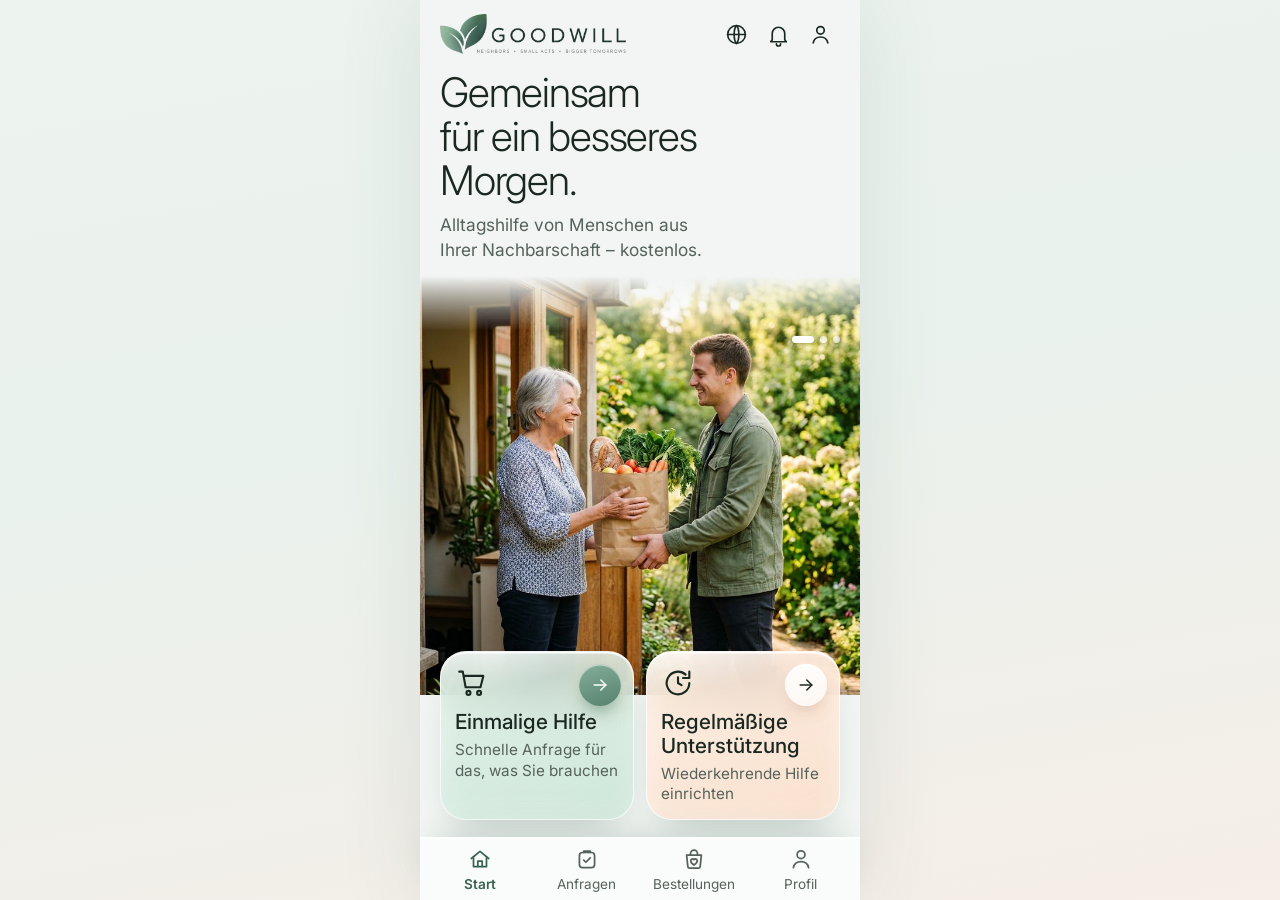
==== index.html @ dcc5f81e "Rename index.html.html to index.html" ====
<!DOCTYPE html>
<html lang="de" class="lock">
<head>
<meta charset="UTF-8">
<meta name="viewport" content="width=device-width, initial-scale=1.0, viewport-fit=cover">
<meta name="theme-color" content="#EDF3EF">
<meta name="apple-mobile-web-app-capable" content="yes">
<meta name="mobile-web-app-capable" content="yes">
<meta name="apple-mobile-web-app-status-bar-style" content="black-translucent">
<title>Goodwill – Hilfe von nebenan</title>
<link rel="preconnect" href="https://fonts.googleapis.com">
<link rel="preconnect" href="https://fonts.gstatic.com" crossorigin>
<link href="https://fonts.googleapis.com/css2?family=Inter:wght@300;400;500;600&display=swap" rel="stylesheet">
<style>
  :root{
    --ink:#1F2B25; --mute:#56625B; --sage:#6E8F80; --sage2:#4F7A68; --sage3:#3E6554;
    --mint:#DCEBE2; --peach:#F6E7DD; --line:#E3E9E5; --bg:#F2F5F3;
    --font:'Inter',system-ui,-apple-system,'Segoe UI',Roboto,sans-serif;
  }
  *{box-sizing:border-box;margin:0;padding:0;-webkit-tap-highlight-color:transparent;}
  html{font-size:17px;-webkit-text-size-adjust:100%;}
  body{font-family:var(--font);color:var(--ink);background:var(--bg);min-height:100dvh;overflow-x:hidden;line-height:1.4;}
  button,input{font:inherit;color:inherit;}
  button{cursor:pointer;background:none;border:none;}
  a{color:inherit;text-decoration:none;}
  :focus-visible{outline:3px solid rgba(79,122,104,.55);outline-offset:3px;border-radius:12px;}
  .hidden{display:none !important;}

  /* Weiche Farbflächen hinter dem Glas */
  .blobs{position:fixed;inset:0;z-index:0;pointer-events:none;overflow:hidden;}
  .blob{position:absolute;border-radius:50%;filter:blur(64px);}
  .b1{width:360px;height:360px;right:-120px;top:20px;background:rgba(246,216,196,.75);}
  .b2{width:380px;height:380px;left:-150px;top:34%;background:rgba(200,226,210,.85);}
  .b3{width:420px;height:420px;right:-170px;bottom:-120px;background:rgba(205,230,215,.8);}

  .app{position:relative;z-index:1;max-width:440px;margin:0 auto;min-height:100dvh;}
  .screen{padding:max(14px,env(safe-area-inset-top)) 20px 40px;display:flex;flex-direction:column;min-height:100dvh;}
  #s-create{padding-bottom:210px;}
  #s-home{padding-bottom:130px;}
  #s-sent{padding-bottom:40px;}
  #s-helpers{padding:0 0 150px;}
  @media (min-width:700px){ body{background:#E9EEEB;} .app{box-shadow:0 0 80px rgba(60,90,75,.12);background:var(--bg);} .blobs{display:none;} }

  /* Glas */
  .glass{
    position:relative;isolation:isolate;
    background:linear-gradient(150deg,rgba(255,255,255,.78),rgba(255,255,255,.5));
    -webkit-backdrop-filter:blur(22px) saturate(160%);backdrop-filter:blur(22px) saturate(160%);
    border:1px solid rgba(255,255,255,.85);border-radius:24px;
    box-shadow:0 12px 32px -14px rgba(60,90,75,.22),0 1px 3px rgba(60,90,75,.05),inset 0 1px 0 rgba(255,255,255,.95);
  }

  /* Typografie */
  .display{font-weight:300;font-size:2.3rem;line-height:1.08;letter-spacing:-.025em;color:var(--ink);}
  .h2{font-weight:300;font-size:2.15rem;line-height:1.1;letter-spacing:-.025em;}
  .lead{color:var(--mute);font-size:1.02rem;line-height:1.45;}
  .logo{display:block;height:60px;width:auto;}
  .logo.mini{height:40px;}

  /* Kopfzeilen */
  .home-top{display:flex;align-items:center;justify-content:space-between;margin-bottom:22px;}
  .bell{width:46px;height:46px;display:flex;align-items:center;justify-content:center;border-radius:50%;}
  .bell svg,.back svg{width:26px;height:26px;stroke:var(--ink);fill:none;stroke-width:1.6;stroke-linecap:round;stroke-linejoin:round;}
  .topbar{display:grid;grid-template-columns:48px 1fr 48px;align-items:center;margin-bottom:22px;min-height:48px;}
  .topbar .title{text-align:center;font-size:1.1rem;font-weight:500;}
  .topbar .logo{justify-self:end;}
  .back{width:48px;height:48px;display:flex;align-items:center;justify-content:center;margin-left:-10px;}

  /* Start */
  .hands{height:150px;margin:10px -20px 6px;background:center/cover no-repeat;
    -webkit-mask-image:linear-gradient(to bottom,transparent 0,#000 22%,#000 78%,transparent 100%),linear-gradient(to right,transparent 0,#000 8%);
    -webkit-mask-composite:source-in;mask-image:linear-gradient(to bottom,transparent 0,#000 22%,#000 78%,transparent 100%),linear-gradient(to right,transparent 0,#000 8%);mask-composite:intersect;}
  .tiles{display:grid;grid-template-columns:1fr 1fr;gap:14px;}
  .tile{display:flex;flex-direction:column;gap:6px;text-align:left;padding:20px 16px 16px;min-height:208px;border-radius:26px;
    border:1px solid rgba(255,255,255,.85);box-shadow:0 14px 30px -16px rgba(60,90,75,.3),inset 0 1px 0 rgba(255,255,255,.9);transition:transform .15s;}
  .tile:active{transform:scale(.98);}
  .tile.mint{background:linear-gradient(160deg,#E6F1EA,#D2E6DA);}
  .tile.peach{background:linear-gradient(160deg,#FBEFE6,#F5E1D4);}
  .tile .ic{width:34px;height:34px;margin-bottom:8px;}
  .tile .ic svg{width:34px;height:34px;stroke:var(--ink);fill:none;stroke-width:1.5;stroke-linecap:round;stroke-linejoin:round;}
  .tile b{font-weight:400;font-size:1.4rem;line-height:1.15;}
  .tile span{color:var(--mute);font-size:.9rem;line-height:1.35;}
  .go{margin-top:auto;width:50px;height:50px;border-radius:50%;display:flex;align-items:center;justify-content:center;}
  .go svg{width:24px;height:24px;stroke:#fff;fill:none;stroke-width:1.8;stroke-linecap:round;stroke-linejoin:round;}
  .mint .go{background:linear-gradient(160deg,#7FA392,#5B8170);box-shadow:0 8px 16px -6px rgba(60,100,80,.5),inset 0 1px 0 rgba(255,255,255,.4);}
  .peach .go{background:#fff;box-shadow:0 8px 16px -8px rgba(120,80,50,.3);}
  .peach .go svg{stroke:var(--ink);}
  .nbar{display:flex;align-items:center;gap:14px;width:100%;text-align:left;padding:16px 18px;margin-top:16px;border-radius:22px;}
  .nbar svg.l{width:32px;height:32px;stroke:var(--ink);fill:none;stroke-width:1.5;stroke-linecap:round;stroke-linejoin:round;flex:none;}
  .nbar b{display:block;font-weight:500;font-size:1.08rem;}
  .nbar small{color:var(--mute);font-size:.88rem;}
  .nbar .t{flex:1;}
  .nbar svg.r{width:22px;height:22px;stroke:var(--mute);fill:none;stroke-width:1.8;stroke-linecap:round;stroke-linejoin:round;}
  .tabs{position:fixed;left:50%;transform:translateX(-50%);bottom:0;width:min(100%,440px);z-index:8;display:grid;grid-template-columns:repeat(4,1fr);
    padding:10px 6px calc(10px + env(safe-area-inset-bottom));background:rgba(255,255,255,.82);-webkit-backdrop-filter:blur(24px) saturate(170%);backdrop-filter:blur(24px) saturate(170%);
    border-top:1px solid rgba(255,255,255,.9);box-shadow:0 -10px 30px -18px rgba(60,90,75,.25);}
  .tab{display:flex;flex-direction:column;align-items:center;gap:3px;padding:4px 0;font-size:.78rem;color:var(--mute);}
  .tab svg{width:26px;height:26px;stroke:currentColor;fill:none;stroke-width:1.6;stroke-linecap:round;stroke-linejoin:round;}
  .tab.on{color:var(--sage3);font-weight:600;}

  /* Anfrage erstellen */
  .req-head{display:flex;flex-direction:column;gap:10px;margin-bottom:20px;}
  .freqpill{align-self:flex-start;padding:6px 14px;border-radius:999px;background:rgba(110,143,128,.16);color:var(--sage3);font-size:.9rem;font-weight:500;}
  .search{display:flex;align-items:center;gap:10px;padding:8px 8px 8px 18px;border-radius:999px;margin-bottom:10px;}
  .search>svg{width:24px;height:24px;stroke:var(--ink);fill:none;stroke-width:1.6;stroke-linecap:round;flex:none;}
  .search input{flex:1;min-width:0;border:none;outline:none;background:transparent;font-size:1.05rem;height:48px;}
  .search input::placeholder{color:#99A39D;}
  .mic{position:relative;flex:none;width:52px;height:52px;border-radius:50%;display:flex;align-items:center;justify-content:center;
    background:linear-gradient(160deg,#7FA392,#56806E);border:1px solid rgba(255,255,255,.6);
    box-shadow:0 10px 18px -8px rgba(60,100,80,.6),inset 0 1.5px 1px rgba(255,255,255,.5);transition:transform .15s;}
  .mic:active{transform:scale(.95);}
  .mic svg{width:25px;height:25px;stroke:#fff;fill:none;stroke-width:1.8;stroke-linecap:round;stroke-linejoin:round;}
  .mic.listening{background:linear-gradient(160deg,#4F7A68,#356150);animation:micp 1.4s ease-in-out infinite;}
  @keyframes micp{0%,100%{box-shadow:0 10px 18px -8px rgba(60,100,80,.6),0 0 0 0 rgba(94,140,118,.45);}50%{box-shadow:0 10px 18px -8px rgba(60,100,80,.6),0 0 0 12px rgba(94,140,118,0);}}
  .vstatus{min-height:0;font-size:.95rem;color:var(--sage3);font-weight:500;margin:0 4px 12px;line-height:1.4;}
  .vstatus:empty{display:none;}
  .chips{display:flex;gap:10px;overflow-x:auto;margin:8px -20px 18px;padding:6px 20px 12px;scrollbar-width:none;}
  .chips::-webkit-scrollbar{display:none;}
  .chip{flex:none;display:flex;flex-direction:column;align-items:center;gap:8px;min-width:74px;font-size:.85rem;color:var(--mute);}
  .chip .box{width:62px;height:62px;border-radius:20px;display:flex;align-items:center;justify-content:center;
    background:rgba(255,255,255,.78);border:1px solid rgba(255,255,255,.9);box-shadow:0 8px 18px -10px rgba(60,90,75,.3),inset 0 1px 0 #fff;font-size:1.05rem;color:var(--ink);}
  .chip .box svg{width:28px;height:28px;stroke:var(--ink);fill:none;stroke-width:1.5;stroke-linecap:round;stroke-linejoin:round;}
  .chip.on .box{background:linear-gradient(160deg,#D5E9DD,#B9D8C7);border-color:rgba(255,255,255,.9);color:var(--sage3);}
  .chip.on{color:var(--sage3);font-weight:600;}
  .sechead{display:flex;align-items:baseline;justify-content:space-between;margin:2px 4px 12px;}
  .sechead h3{font-size:1.22rem;font-weight:500;}
  .sechead button{color:var(--mute);font-size:.95rem;padding:6px 2px;}
  .list{display:flex;flex-direction:column;gap:12px;}
  .item{display:flex;align-items:center;gap:14px;padding:12px;border-radius:20px;transition:background .2s;}
  .item.sel{background:linear-gradient(150deg,rgba(226,240,232,.95),rgba(214,233,222,.8));}
  .thumb{flex:none;width:60px;height:60px;border-radius:15px;background:center/cover no-repeat;display:flex;align-items:center;justify-content:center;
    background-color:rgba(236,243,239,.9);box-shadow:inset 0 0 0 1px rgba(255,255,255,.8);}
  .thumb svg{width:28px;height:28px;stroke:var(--sage2);fill:none;stroke-width:1.5;stroke-linecap:round;stroke-linejoin:round;}
  .item .nm{flex:1;min-width:0;}
  .item .nm b{display:block;font-weight:500;font-size:1.12rem;line-height:1.2;}
  .item .nm span{color:var(--mute);font-size:.92rem;}
  .stepper{flex:none;display:flex;align-items:center;border:1px solid #D6DDD9;border-radius:13px;background:rgba(255,255,255,.85);overflow:hidden;}
  .stepper button{width:44px;height:48px;display:flex;align-items:center;justify-content:center;}
  .stepper button:active{background:rgba(110,143,128,.15);}
  .stepper button svg{width:18px;height:18px;stroke:var(--ink);fill:none;stroke-width:2;stroke-linecap:round;}
  .stepper button:disabled{opacity:.3;}
  .stepper .n{min-width:46px;text-align:center;font-weight:600;font-size:1.1rem;font-variant-numeric:tabular-nums;}
  .item.sel .stepper .n{color:var(--sage3);}
  .need{flex:none;height:48px;padding:0 16px;border-radius:13px;background:#FBEBC8;color:#7A5200;font-weight:600;font-size:.95rem;}
  .none{padding:20px 6px;color:var(--mute);text-align:center;}
  .addrow{display:flex;align-items:center;justify-content:center;gap:10px;width:100%;margin-top:14px;padding:16px;border-radius:20px;color:var(--ink);font-size:1.02rem;
    background:rgba(255,255,255,.55);border:1.5px dashed rgba(110,143,128,.45);}
  .addrow svg{width:22px;height:22px;stroke:var(--ink);fill:none;stroke-width:1.7;stroke-linecap:round;}
  .addform{display:flex;gap:10px;margin-top:14px;}
  .addform input{flex:1;min-width:0;height:54px;padding:0 20px;border-radius:999px;border:1px solid rgba(255,255,255,.9);background:rgba(255,255,255,.8);outline:none;font-size:1.02rem;box-shadow:inset 0 2px 6px rgba(60,90,75,.08);}
  .addform input:focus{box-shadow:0 0 0 3px rgba(110,143,128,.3);}
  .addform button{flex:none;padding:0 22px;height:54px;border-radius:999px;background:var(--sage2);color:#fff;font-weight:600;}

  .foot{position:fixed;left:50%;transform:translateX(-50%);bottom:0;width:min(100%,440px);z-index:8;padding:30px 20px calc(18px + env(safe-area-inset-bottom));
    background:linear-gradient(to top,rgba(242,245,243,1) 55%,rgba(242,245,243,0));}
  .sum{font-size:.93rem;color:var(--mute);text-align:center;margin-bottom:10px;min-height:1.3em;line-height:1.35;}
  .sum b{color:var(--sage3);font-weight:600;}
  .btn{display:flex;align-items:center;justify-content:center;gap:12px;width:100%;height:64px;border-radius:999px;color:#fff;font-weight:500;font-size:1.12rem;letter-spacing:.01em;
    background:linear-gradient(180deg,#7C9C8E,#5E8372);border:1px solid rgba(255,255,255,.35);
    box-shadow:0 14px 26px -12px rgba(60,100,80,.65),inset 0 1.5px 0 rgba(255,255,255,.45);transition:transform .15s,opacity .2s;}
  .btn:active{transform:scale(.985);}
  .btn:disabled{opacity:.5;box-shadow:none;cursor:not-allowed;}
  .btn svg{width:24px;height:24px;stroke:#fff;fill:none;stroke-width:1.8;stroke-linecap:round;stroke-linejoin:round;}
  .btn-text{display:block;width:100%;text-align:center;padding:16px;color:var(--ink);font-size:1.05rem;}

  /* Gesendet */
  .orbwrap{display:flex;justify-content:center;margin:4px 0 10px;}
  .orb{position:relative;width:210px;height:210px;border-radius:50%;display:flex;align-items:center;justify-content:center;
    background:radial-gradient(70% 70% at 30% 22%,rgba(255,255,255,.95),rgba(255,255,255,0) 60%),radial-gradient(circle at 60% 70%,rgba(190,222,204,.9),rgba(222,238,228,.5) 70%);
    border:1px solid rgba(255,255,255,.95);
    box-shadow:0 30px 50px -22px rgba(60,100,80,.4),0 0 0 14px rgba(255,255,255,.35),0 0 0 28px rgba(210,232,219,.25),inset 0 -14px 30px rgba(120,170,145,.25),inset 0 2px 2px #fff;
    animation:float 5s ease-in-out infinite;}
  @keyframes float{50%{transform:translateY(-6px);}}
  .orb svg{width:96px;height:96px;stroke:#5C8A72;fill:none;stroke-width:3.2;stroke-linecap:round;stroke-linejoin:round;filter:drop-shadow(0 4px 6px rgba(60,100,80,.25));}
  .sent-title{text-align:center;font-weight:300;font-size:2.3rem;letter-spacing:-.02em;margin:14px 0 8px;}
  .sent-sub{text-align:center;color:var(--mute);font-size:1.05rem;max-width:30ch;margin:0 auto;}
  .free{align-self:center;margin:14px 0 4px;padding:9px 18px;border-radius:999px;background:rgba(110,143,128,.16);color:var(--sage3);font-weight:600;font-size:.98rem;}
  .mylist{text-align:center;color:var(--mute);font-size:.93rem;margin:6px 8px 4px;line-height:1.5;}
  .mylist b{color:var(--ink);font-weight:500;}
  .timeline{padding:8px 18px;margin:18px 0 18px;border-radius:26px;}
  .step{position:relative;display:flex;align-items:center;gap:16px;padding:16px 0;width:100%;text-align:left;}
  .step+.step::before{content:"";position:absolute;left:21px;top:-18px;height:36px;width:1.5px;background:#D9E1DD;}
  .step.done+.step::before{background:#9DBDAE;}
  .dot{flex:none;width:44px;height:44px;border-radius:50%;display:flex;align-items:center;justify-content:center;background:#EDF1EE;border:1.5px solid #DDE4E0;}
  .dot svg{width:22px;height:22px;stroke:#8A958F;fill:none;stroke-width:1.6;stroke-linecap:round;stroke-linejoin:round;}
  .step.done .dot{background:linear-gradient(160deg,#DDEEE4,#C7E2D3);border-color:#fff;box-shadow:0 6px 14px -6px rgba(60,100,80,.4);}
  .step.done .dot svg{stroke:#4F7A68;}
  .step b{display:block;font-weight:500;font-size:1.05rem;}
  .step small{color:var(--mute);font-size:.88rem;}
  .step:not(.done) b{color:#7F8A84;font-weight:400;}
  .step .r{margin-left:auto;width:20px;height:20px;stroke:#B2BBB6;fill:none;stroke-width:1.8;stroke-linecap:round;stroke-linejoin:round;}

  /* Helfer in der Nähe */
  #s-helpers .topbar{padding:max(14px,env(safe-area-inset-top)) 20px 0;margin-bottom:12px;}
  .map{position:relative;height:390px;overflow:hidden;}
  .map>svg.bg{position:absolute;inset:0;width:100%;height:100%;}
  .ring{position:absolute;left:49%;top:50%;border-radius:50%;transform:translate(-50%,-50%);border:1px solid rgba(94,140,118,.35);background:radial-gradient(circle,rgba(140,190,160,.16),rgba(140,190,160,.05));}
  .ring.r1{width:140px;height:140px;} .ring.r2{width:236px;height:236px;} .ring.r3{width:330px;height:330px;}
  .home-pin{position:absolute;left:49%;top:50%;width:68px;height:68px;margin:-34px 0 0 -34px;border-radius:50%;display:flex;align-items:center;justify-content:center;
    background:linear-gradient(160deg,#6FA085,#427358);border:4px solid rgba(255,255,255,.85);box-shadow:0 12px 24px -8px rgba(40,90,65,.6),0 0 0 12px rgba(110,160,130,.18);}
  .home-pin svg{width:30px;height:30px;stroke:#fff;fill:none;stroke-width:1.8;stroke-linecap:round;stroke-linejoin:round;}
  .av{position:absolute;width:64px;height:64px;margin:-32px 0 0 -32px;}
  .av img{width:100%;height:100%;border-radius:50%;border:3px solid #fff;box-shadow:0 10px 20px -8px rgba(40,70,55,.5);background:#fff;display:block;}
  .av i{position:absolute;right:0;bottom:2px;width:16px;height:16px;border-radius:50%;background:#2EB872;border:2.5px solid #fff;}
  .count{position:absolute;right:14px;top:14px;display:flex;align-items:center;gap:8px;padding:9px 14px;border-radius:999px;font-size:.9rem;font-weight:500;}
  .count svg{width:20px;height:20px;stroke:var(--ink);fill:none;stroke-width:1.6;stroke-linecap:round;stroke-linejoin:round;}
  .hsheet{position:relative;margin-top:-30px;padding:12px 20px 10px;border-radius:30px 30px 0 0;background:rgba(255,255,255,.92);
    -webkit-backdrop-filter:blur(24px);backdrop-filter:blur(24px);box-shadow:0 -16px 40px -20px rgba(60,90,75,.35);border:1px solid rgba(255,255,255,.95);border-bottom:none;}
  .grab{width:44px;height:5px;border-radius:5px;background:#D5DCD8;margin:0 auto 18px;}
  .hsheet h3{font-weight:500;font-size:1.5rem;letter-spacing:-.01em;}
  .hsheet .lead{margin:2px 0 14px;}
  .hrow{display:flex;align-items:center;gap:14px;width:100%;text-align:left;padding:14px 4px;}
  .hrow+.hrow{border-top:1px solid var(--line);}
  .hrow .ph{position:relative;flex:none;width:58px;height:58px;}
  .hrow .ph img{width:100%;height:100%;border-radius:50%;display:block;}
  .hrow .ph i{position:absolute;right:-1px;bottom:1px;width:15px;height:15px;border-radius:50%;background:#2EB872;border:2.5px solid #fff;}
  .hrow .tx{flex:1;}
  .hrow .tx b{display:block;font-weight:500;font-size:1.12rem;}
  .hrow .tx span{color:var(--mute);font-size:.92rem;}
  .hrow .tx em{font-style:normal;color:#E0A83A;margin-right:3px;}
  .hrow .d{color:var(--mute);font-size:.95rem;}
  .hrow svg{width:20px;height:20px;stroke:#9AA49E;fill:none;stroke-width:1.8;stroke-linecap:round;stroke-linejoin:round;}

  /* Dialog */
  .scrim{position:fixed;inset:0;z-index:30;background:rgba(30,45,38,.35);-webkit-backdrop-filter:blur(5px);backdrop-filter:blur(5px);animation:fade .25s ease both;}
  @keyframes fade{from{opacity:0;}to{opacity:1;}}
  .sheet{position:fixed;left:50%;transform:translateX(-50%);bottom:0;width:min(100%,440px);z-index:31;padding:12px 20px calc(22px + env(safe-area-inset-bottom));
    display:flex;flex-direction:column;gap:16px;border-radius:32px 32px 0 0;
    background:linear-gradient(160deg,rgba(255,255,255,.96),rgba(244,249,246,.92));-webkit-backdrop-filter:blur(30px);backdrop-filter:blur(30px);
    border:1px solid #fff;border-bottom:none;box-shadow:0 -20px 50px -16px rgba(40,70,55,.4);animation:up .32s cubic-bezier(.2,.8,.2,1) both;}
  @keyframes up{from{transform:translate(-50%,50px);opacity:0;}to{transform:translate(-50%,0);opacity:1;}}
  .sheet .grab{margin:0 auto;}
  .sstep{text-align:center;font-size:.9rem;color:var(--mute);margin-bottom:-8px;}
  .sstep:empty{display:none;}
  .stitle{text-align:center;font-weight:400;font-size:1.55rem;line-height:1.2;letter-spacing:-.015em;}
  .opts{display:grid;grid-template-columns:repeat(auto-fit,minmax(108px,1fr));gap:10px;}
  .opt{min-height:70px;border-radius:22px;font-weight:600;font-size:1.15rem;color:var(--sage3);
    background:linear-gradient(160deg,rgba(255,255,255,.95),rgba(232,242,236,.8));border:1px solid #fff;box-shadow:0 10px 20px -12px rgba(60,90,75,.4),inset 0 1px 0 #fff;transition:transform .12s;}
  .opt:active{transform:scale(.96);background:linear-gradient(180deg,#7C9C8E,#5E8372);color:#fff;}
  .svoice{display:flex;align-items:center;gap:14px;padding:9px 16px 9px 9px;border-radius:999px;background:rgba(110,143,128,.1);}
  .svoice .mic{width:52px;height:52px;}
  .svoice span{flex:1;font-size:.95rem;color:#5E6B64;line-height:1.35;}
  .sacts{display:flex;gap:10px;}
  .sacts button{flex:1;height:52px;border-radius:999px;background:rgba(255,255,255,.8);border:1px solid #D9E1DD;color:var(--sage3);font-weight:600;}

  .toast{position:fixed;left:50%;transform:translateX(-50%);bottom:calc(120px + env(safe-area-inset-bottom));z-index:40;max-width:min(88vw,380px);
    padding:14px 22px;border-radius:999px;text-align:center;font-size:.98rem;font-weight:500;color:#fff;background:rgba(48,66,57,.88);-webkit-backdrop-filter:blur(12px);backdrop-filter:blur(12px);
    box-shadow:0 14px 30px -10px rgba(20,40,30,.5);animation:fade .2s ease both;}

  @media (prefers-reduced-motion:reduce){*{animation:none !important;transition:none !important;}}
  @media (max-width:360px){html{font-size:16px;} .display{font-size:2.2rem;}}
  #s-home{padding-bottom:120px;}
  #s-create{padding-bottom:170px;}
  #s-helpers{padding-bottom:120px;}
  .foot{background:linear-gradient(to top,rgba(242,245,243,.96) 62%,rgba(242,245,243,0));}
  .chips{overflow-x:auto;scrollbar-width:none;}

  /* ===== Logo wie im Vorbild ===== */
  .brand{display:flex;align-items:center;gap:10px;}
  .brand .mk svg{width:38px;height:38px;display:block;filter:drop-shadow(0 3px 6px rgba(47,107,79,.25));}
  .brand b{display:block;font-weight:400;font-size:1.32rem;letter-spacing:.2em;color:#2B3A33;line-height:1.1;}
  .brand small{display:block;margin-top:5px;font-size:.5rem;letter-spacing:.16em;color:#97A29B;font-weight:400;white-space:nowrap;}
  .brand.mini .mk svg{width:26px;height:26px;}
  .brand.mini b{font-size:.82rem;letter-spacing:.18em;}
  .topbar .brand{justify-self:end;}
  .brand-top{display:flex;align-items:center;justify-content:space-between;margin-bottom:14px;}
  .brand-top .brand.mini .mk svg{width:32px;height:32px;} .brand-top .brand.mini b{font-size:1.05rem;}
  .tabtitle{font-size:2rem;}

  /* ===== Mehr Liquid Glass ===== */
  body{background:linear-gradient(170deg,#F4F7F5 0%,#EAF2ED 45%,#F6EEE8 100%) fixed;}
  .b1{background:radial-gradient(circle at 40% 40%,rgba(250,214,190,.95),rgba(250,214,190,0) 70%);filter:blur(30px);width:440px;height:440px;right:-170px;top:-30px;}
  .b2{background:radial-gradient(circle at 50% 50%,rgba(176,215,194,.95),rgba(176,215,194,0) 70%);filter:blur(30px);width:480px;height:480px;left:-210px;top:30%;}
  .b3{background:radial-gradient(circle at 50% 50%,rgba(190,226,206,.9),rgba(190,226,206,0) 70%);filter:blur(30px);width:520px;height:520px;right:-230px;bottom:-160px;}
  .glass{
    background:linear-gradient(145deg,rgba(255,255,255,.62),rgba(255,255,255,.26) 55%,rgba(255,255,255,.42));
    -webkit-backdrop-filter:blur(28px) saturate(190%);backdrop-filter:blur(28px) saturate(190%);
    border:1px solid rgba(255,255,255,.75);
    box-shadow:0 18px 40px -18px rgba(50,90,70,.30),0 2px 6px rgba(50,90,70,.05),inset 0 1.5px 0 rgba(255,255,255,.95),inset 0 -1px 0 rgba(255,255,255,.35),inset 0 0 22px rgba(255,255,255,.25);
  }
  .glass::before{content:"";position:absolute;inset:0;border-radius:inherit;pointer-events:none;z-index:-1;
    background:radial-gradient(120% 70% at 12% -10%,rgba(255,255,255,.75),rgba(255,255,255,0) 55%);}
  .tile{-webkit-backdrop-filter:blur(26px) saturate(190%);backdrop-filter:blur(26px) saturate(190%);position:relative;overflow:hidden;
    border:1px solid rgba(255,255,255,.8);
    box-shadow:0 20px 38px -20px rgba(50,90,70,.35),inset 0 1.5px 0 rgba(255,255,255,.95),inset 0 0 26px rgba(255,255,255,.35);}
  .tile::before{content:"";position:absolute;inset:0;pointer-events:none;background:radial-gradient(120% 60% at 15% -10%,rgba(255,255,255,.7),rgba(255,255,255,0) 55%);}
  .tile>*{position:relative;}
  .tile.mint{background:linear-gradient(155deg,rgba(214,236,222,.78),rgba(176,213,193,.5));}
  .tile.peach{background:linear-gradient(155deg,rgba(252,232,218,.82),rgba(246,212,192,.5));}
  .mint .go{background:linear-gradient(160deg,rgba(130,172,152,.95),rgba(78,124,104,.95));box-shadow:0 10px 18px -6px rgba(50,100,75,.55),inset 0 1.5px 1px rgba(255,255,255,.55);}
  .peach .go{background:linear-gradient(160deg,rgba(255,255,255,.95),rgba(255,255,255,.7));box-shadow:0 10px 18px -8px rgba(120,80,50,.3),inset 0 1.5px 1px #fff;}
  .tabs{background:linear-gradient(to top,rgba(255,255,255,.55),rgba(255,255,255,.35));-webkit-backdrop-filter:blur(30px) saturate(200%);backdrop-filter:blur(30px) saturate(200%);
    border-top:1px solid rgba(255,255,255,.8);box-shadow:0 -12px 34px -18px rgba(50,90,70,.3),inset 0 1px 0 rgba(255,255,255,.9);}
  .chip .box{background:linear-gradient(150deg,rgba(255,255,255,.8),rgba(255,255,255,.4));-webkit-backdrop-filter:blur(16px);backdrop-filter:blur(16px);
    box-shadow:0 10px 20px -12px rgba(50,90,70,.35),inset 0 1.5px 0 #fff,inset 0 0 12px rgba(255,255,255,.4);}
  .chip.on .box{background:linear-gradient(155deg,rgba(200,229,213,.95),rgba(160,204,182,.75));}
  .item.sel{background:linear-gradient(150deg,rgba(214,236,223,.85),rgba(190,222,204,.5));}
  .stepper{background:linear-gradient(150deg,rgba(255,255,255,.9),rgba(255,255,255,.55));border-color:rgba(214,221,217,.9);box-shadow:inset 0 1px 0 #fff;}
  .btn{background:linear-gradient(165deg,rgba(125,166,146,.97),rgba(84,124,105,.97));border:1px solid rgba(255,255,255,.45);
    box-shadow:0 16px 28px -12px rgba(50,100,75,.55),inset 0 1.5px 1px rgba(255,255,255,.5),inset 0 -6px 12px rgba(40,80,60,.15);}
  .orb{background:radial-gradient(circle at 32% 24%,rgba(255,255,255,.95),rgba(220,238,228,.7) 38%,rgba(170,208,188,.55) 75%);
    box-shadow:0 30px 60px -24px rgba(50,100,75,.45),inset 0 3px 8px rgba(255,255,255,.95),inset 0 -14px 28px rgba(120,170,148,.35);}
  .sheet,.hsheet{-webkit-backdrop-filter:blur(30px) saturate(190%);backdrop-filter:blur(30px) saturate(190%);}
  .hands{height:190px;}

  /* ===== Weitere Tabs ===== */
  .grp{font-size:1.1rem;font-weight:500;margin:22px 4px 10px;}
  .rcard{display:block;width:100%;text-align:left;padding:16px 18px;margin-bottom:12px;border-radius:22px;position:relative;}
  .rcard .rtop{display:flex;align-items:flex-start;justify-content:space-between;gap:10px;margin-bottom:6px;}
  .rcard b{font-weight:500;font-size:1.08rem;line-height:1.25;}
  .rcard p{color:var(--ink);font-size:.97rem;margin-bottom:4px;opacity:.85;}
  .rcard small{color:var(--mute);font-size:.86rem;}
  .rcard>svg.r{position:absolute;right:14px;bottom:16px;width:20px;height:20px;stroke:var(--mute);fill:none;stroke-width:1.8;stroke-linecap:round;stroke-linejoin:round;}
  .pill{flex:none;padding:5px 12px;border-radius:999px;font-size:.78rem;font-weight:600;white-space:nowrap;}
  .pill.go{background:rgba(110,143,128,.18);color:var(--sage3);width:auto;height:auto;margin:0;display:inline-block;box-shadow:none;}
  .pill.mint{background:rgba(110,160,135,.2);color:var(--sage3);}
  .pill.grey{background:rgba(120,130,125,.14);color:#6B766F;}
  .pill.peachp{background:rgba(240,190,160,.35);color:#9A5A34;}
  .stats{display:grid;grid-template-columns:repeat(3,1fr);padding:18px 8px;border-radius:24px;text-align:center;margin-top:4px;}
  .stats div+div{border-left:1px solid rgba(120,150,135,.2);}
  .stats b{display:block;font-weight:300;font-size:1.9rem;color:var(--sage3);}
  .stats span{font-size:.85rem;color:var(--mute);}
  .ocard{display:flex;align-items:center;gap:14px;padding:14px 16px;margin-bottom:12px;border-radius:22px;}
  .ocard .ph{position:relative;flex:none;width:54px;height:54px;}
  .ocard .ph img{width:54px;height:54px;border-radius:50%;object-fit:cover;box-shadow:0 0 0 2px #fff,0 6px 14px -6px rgba(50,90,70,.4);}
  .ocard .ph i{position:absolute;right:0;bottom:0;width:13px;height:13px;border-radius:50%;background:#34B36B;border:2px solid #fff;}
  .ocard .tx{flex:1;min-width:0;}
  .ocard .tx b{display:block;font-weight:500;font-size:1.05rem;}
  .ocard .tx span{display:block;font-size:.93rem;opacity:.85;}
  .ocard .tx small{color:var(--mute);font-size:.8rem;} .ocard em{font-style:normal;color:#E0A43A;letter-spacing:1px;}
  .me{display:flex;align-items:center;gap:16px;padding:20px;border-radius:26px;margin-top:6px;}
  .me .avatar{flex:none;width:66px;height:66px;border-radius:50%;display:flex;align-items:center;justify-content:center;font-size:1.4rem;font-weight:500;color:#fff;
    background:linear-gradient(160deg,#8DB5A1,#4F7A68);box-shadow:0 12px 22px -10px rgba(50,100,75,.6),inset 0 2px 2px rgba(255,255,255,.5);}
  .me b{display:block;font-weight:500;font-size:1.2rem;} .me span{color:var(--mute);font-size:.9rem;line-height:1.3;display:block;}
  .menu{padding:6px 4px;border-radius:24px;}
  .menu button{display:flex;align-items:center;gap:14px;width:100%;text-align:left;padding:14px 14px;}
  .menu button+button{border-top:1px solid rgba(120,150,135,.18);}
  .menu button>svg:first-child{flex:none;width:26px;height:26px;stroke:var(--sage3);fill:none;stroke-width:1.5;stroke-linecap:round;stroke-linejoin:round;}
  .menu span{flex:1;font-size:1.02rem;} .menu small{display:block;color:var(--mute);font-size:.84rem;}
  .menu svg.r{width:20px;height:20px;stroke:var(--mute);fill:none;stroke-width:1.8;stroke-linecap:round;stroke-linejoin:round;}
  #s-req,#s-orders,#s-me{padding-bottom:120px;}
  .topbar .brand b{display:none;}
  .topbar .brand.mini .mk svg{width:32px;height:32px;}
  .tile b{font-size:1.22rem;}
  .tabs{background:linear-gradient(to top,rgba(255,255,255,.78),rgba(255,255,255,.55));}
  .hands{height:140px;margin-top:0;}
  .tile{min-height:178px;padding-top:16px;}
  .home-top{margin-bottom:12px;}
  #s-home .lead{margin-top:10px !important;}
  .ocard .tx small{white-space:nowrap;}
  /* Anfrage-Bildschirm: größer & besser lesbar */
  .stepper button{width:54px;height:56px;} .stepper button svg{width:20px;height:20px;stroke-width:2.2;}
  .stepper .n{min-width:50px;font-size:1.2rem;}
  .item .nm b{font-size:1.15rem;} .item .nm span{color:#5F6B65;}
  .need{height:56px;}
  .sum{color:#4A5650;font-weight:500;} .sum.warn{color:#8A5A1E;}
  .notes{padding:16px 18px;margin-top:16px;border-radius:22px;display:flex;flex-direction:column;gap:10px;}
  .notes label{font-weight:500;font-size:1rem;} .notes small{color:#5F6B65;font-weight:400;}
  .notes textarea{width:100%;resize:none;border-radius:16px;border:1px solid rgba(110,143,128,.35);background:rgba(255,255,255,.75);padding:12px 14px;font-size:1rem;outline:none;}
  .notes textarea:focus{box-shadow:0 0 0 3px rgba(110,143,128,.3);}
  .notes .chk{display:flex;gap:12px;align-items:center;font-weight:400;}
  .notes input[type=checkbox]{flex:none;width:26px;height:26px;accent-color:#2F6B55;}
  #s-create{padding-bottom:230px;}
  textarea{font:inherit;color:inherit;}
  .foot{background:linear-gradient(to top,rgba(242,245,243,1) 70%,rgba(242,245,243,0)) !important;padding-top:44px;}
  /* Lesbarkeit & einheitliche Bausteine */
  :root{--sage2:#2F6B55;--sage3:#255744;}
  .display{font-weight:400;} .h2{font-weight:400;font-size:2rem;} .tabtitle{font-size:2rem;}
  .lead,.tile span,.nbar small,.rcard small,.chip,.sechead button,.stats span,.menu small,.me span{color:#56625B;}
  .search input::placeholder{color:#6B7771;}
  .tile b,.nbar b,.rcard b,.ocard .tx b{font-weight:500;}
  .tab{color:#56625B;font-size:.8rem;min-height:52px;} .tab.on{color:#255744;}
  .btn,.addform button,.back,.bell{min-height:52px;}
  .back,.bell{min-width:48px;}
  .btn{background:linear-gradient(165deg,#3F7F68,#2F6B55);}
  .mic{background:linear-gradient(160deg,#3F7F68,#2F6B55);}
  .trust{margin:12px 0 0;font-size:.9rem;font-weight:500;color:#255744;line-height:1.5;}
  .rcard,.ocard,.item,.menu,.me,.stats,.notes,.nbar{border-radius:24px;}
  html{font-size:17px;}
  .tabs{background:rgba(250,252,251,.94) !important;} .trust{font-size:.86rem;}
  .seg{display:flex;gap:6px;padding:5px;border-radius:999px;background:rgba(255,255,255,.55);border:1px solid rgba(255,255,255,.85);overflow-x:auto;scrollbar-width:none;}
  .seg button{flex:1;white-space:nowrap;min-height:44px;padding:0 12px;border-radius:999px;font-size:.88rem;font-weight:500;color:#56625B;}
  .seg button.on{background:linear-gradient(165deg,#3F7F68,#2F6B55);color:#fff;box-shadow:0 8px 14px -8px rgba(47,107,85,.6);}
  .prog{display:flex;align-items:center;gap:0;margin:12px 4px 4px;}
  .prog .d{flex:none;width:14px;height:14px;border-radius:50%;background:#D3DDD7;position:relative;}
  .prog .d+.d{margin-left:calc((100% - 56px)/3);}
  .prog .d+.d::before{content:"";position:absolute;right:14px;top:6px;width:calc((100% + 0px) * 0 + 40px);height:2px;background:#D3DDD7;display:none;}
  .prog .d.on{background:#2F6B55;} .prog .d.now{background:#fff;border:4px solid #2F6B55;box-shadow:0 0 0 4px rgba(47,107,85,.18);}
  .plab{display:flex;justify-content:space-between;font-size:.72rem;color:#56625B;margin:0 -4px 10px;}
  .eta{color:#255744;}
  .racts{display:flex;gap:10px;margin-top:12px;}
  .racts button{flex:1;min-height:48px;border-radius:14px;font-weight:600;font-size:.92rem;color:#255744;background:rgba(255,255,255,.7);border:1px solid rgba(47,107,85,.35);}
  .rcard>svg.r{display:none;}
  .costnote{margin:12px 4px 0;font-size:.9rem;color:#255744;font-weight:500;}
  .ocard{flex-wrap:wrap;}
  .reo{flex:1 0 100%;min-height:46px;border-radius:14px;font-weight:600;font-size:.92rem;color:#255744;background:rgba(255,255,255,.7);border:1px solid rgba(47,107,85,.35);margin-top:6px;}
  .ocard .tx{flex:1 1 140px;}
  .ocard>.pill{display:none;}
  .ocard .reo{width:100%;}
  .toast{width:max-content;max-width:min(88vw,380px);white-space:normal;text-align:center;}
  .me{padding:14px 16px;gap:14px;} .me .avatar{width:54px;height:54px;font-size:1.15rem;}
  .me .who b{font-size:1.12rem;} .me .who span{font-size:.88rem;}
  .menu button{min-height:60px;}
  .ver{display:inline-block;font-style:normal;font-size:.72rem;font-weight:600;color:#255744;background:rgba(47,107,85,.14);padding:2px 8px;border-radius:999px;margin-left:8px;vertical-align:middle;}
  .hrow .tx{display:block;}
  .hrow .tx{display:flex;flex-direction:column;align-items:flex-start;gap:2px;}
  .hrow .ver{display:inline-block;margin:0 0 2px;}
  .hrow .tx .ver,.hrow .tx em.ver{color:#255744 !important;}
  .steps3{display:flex;list-style:none;gap:8px;margin:0 0 18px;}
  .steps3 li{flex:1;display:flex;align-items:center;gap:8px;font-size:.82rem;color:#56625B;font-weight:500;}
  .steps3 i{flex:none;width:26px;height:26px;border-radius:50%;display:flex;align-items:center;justify-content:center;font-style:normal;font-size:.8rem;background:rgba(255,255,255,.8);border:1.5px solid #B8C6BE;}
  .steps3 li.now{color:#255744;font-weight:600;} .steps3 li.now i{background:#2F6B55;color:#fff;border-color:#2F6B55;}
  .steps3 li.done i{background:#CFE5D8;border-color:#2F6B55;color:#255744;}
  .cbox{padding:16px 18px;margin-bottom:12px;border-radius:24px;}
  .cbox .ch{display:flex;justify-content:space-between;align-items:center;margin-bottom:8px;} .cbox .ch b{font-weight:500;font-size:1.05rem;}
  .cbox p{line-height:1.6;} .cbox small{display:block;margin-top:6px;color:#56625B;font-size:.88rem;}
  .lnk{color:#255744;font-weight:600;min-height:44px;padding:0 6px;}
  .slots{flex-direction:column;border-radius:20px;} .slots button{min-height:50px;text-align:left;padding:0 16px;font-size:.98rem;}
  #s-confirm{padding-bottom:140px;}
  #s-confirm .foot{padding-top:30px;}

/* ===================== v6: airy glass (reference 3) + photo hero (reference 1) ===================== */
:root{--ink:#1B2822;--mute:#55625B;--sage2:#4C7765;--sage3:#386351;}
.lead{color:#55625B;} .item .nm span,.rcard small,.stats span,.menu small,.me span{color:#55625B;}
.logo-full{display:block;height:44px;width:auto;object-fit:contain;}
.brand-top .logo-full{height:36px;}
.logo-leaf{display:block;height:30px;width:auto;justify-self:end;}
.home-top{margin-bottom:16px;} .brand-top{margin-bottom:12px;}
.display{font-weight:300;font-size:2.4rem;letter-spacing:-.03em;}

/* Photo hero with rotating pictures */
.herophoto{position:relative;margin:14px -20px 0;height:330px;overflow:hidden;
  -webkit-mask-image:linear-gradient(to bottom,transparent 0,#000 26%,#000 100%);mask-image:linear-gradient(to bottom,transparent 0,#000 26%,#000 100%);}
.herophoto .slide{position:absolute;inset:0;background:center 30%/cover no-repeat;opacity:0;transform:scale(1.04);transition:opacity 1.1s ease,transform 6s ease;}
.herophoto .slide.on{opacity:1;transform:scale(1);}
.herophoto .dots{position:absolute;right:20px;top:60px;display:flex;gap:6px;z-index:3;}
.herophoto .dots i{width:7px;height:7px;border-radius:50%;background:rgba(255,255,255,.65);box-shadow:0 1px 3px rgba(0,0,0,.25);cursor:pointer;transition:all .3s;}
.herophoto .dots i.on{width:22px;border-radius:4px;background:#fff;}
.tiles{position:relative;z-index:2;margin-top:-92px;}
.tile{-webkit-backdrop-filter:blur(24px) saturate(180%);backdrop-filter:blur(24px) saturate(180%);}
.tile.mint{background:linear-gradient(160deg,rgba(226,241,233,.9),rgba(196,226,210,.78)) !important;}
.tile.peach{background:linear-gradient(160deg,rgba(255,240,228,.92),rgba(250,218,196,.8)) !important;}
.nbar .stack{display:flex;flex:none;} .nbar .stack img{width:32px;height:32px;border-radius:50%;object-fit:cover;border:2px solid #fff;margin-left:-11px;box-shadow:0 3px 8px -3px rgba(0,0,0,.3);} .nbar .stack img:first-child{margin-left:0;}
.nbar svg.l{display:none;} .nbar{gap:12px;} .nbar .t{min-width:0;flex:1;} .nbar b{font-size:1.02rem;} .nbar small{font-size:.82rem;}
#s-home{padding-bottom:130px;}

/* Controls in the soft sage of the reference */
.btn,.addform button{background:linear-gradient(165deg,#6E9A87,#4C7765) !important;}
.mic{background:linear-gradient(160deg,#6E9A87,#4C7765) !important;}
.tab.on{color:#386351;} 
.pill.go,.pill.mint{background:rgba(110,160,135,.22) !important;color:#2F5B49 !important;}
.pill.peachp{background:rgba(240,190,160,.4);color:#8A4A14;}
.ver{color:#2F5B49 !important;}
.me .avatar{background:linear-gradient(160deg,#8DB5A1,#4C7765) !important;color:#fff !important;}


/* ===================== v7: Home fixiert, Blinkit-Struktur für Unterseiten ===================== */
html.lock,body.lock{overflow:hidden;height:100dvh;overscroll-behavior:none;}
#s-home{height:100dvh;min-height:0;overflow:hidden;padding-bottom:calc(86px + env(safe-area-inset-bottom));}
#s-home .home-top,#s-home .display,#s-home .lead,#s-home .tiles{flex:none;}
#s-home .herophoto{flex:1 1 0;min-height:110px;max-height:420px;height:auto;}
@media (max-height:760px){#s-home .display{font-size:2rem;} #s-home .tile{min-height:160px;} #s-home .tiles{margin-top:-70px;}}
@media (max-height:660px){#s-home .lead{display:none;} #s-home .tile span{display:none;} #s-home .tile{min-height:130px;}}

/* Anfrage erstellen */
.addrline{display:flex;align-items:center;gap:12px;width:100%;text-align:left;padding:10px 16px;border-radius:999px;margin:-6px 0 16px;}
.addrline>svg:first-child{flex:none;width:24px;height:24px;stroke:var(--sage3);fill:none;stroke-width:1.6;stroke-linecap:round;stroke-linejoin:round;}
.addrline span{flex:1;min-width:0;} .addrline small{display:block;font-size:.74rem;color:var(--mute);}
.addrline b{display:block;font-weight:500;font-size:.95rem;white-space:nowrap;overflow:hidden;text-overflow:ellipsis;}
.addrline svg.r{flex:none;width:20px;height:20px;stroke:var(--mute);fill:none;stroke-width:1.8;stroke-linecap:round;stroke-linejoin:round;}
.ctabs{display:flex;gap:4px;overflow-x:auto;scrollbar-width:none;margin:6px -20px 16px;padding:0 20px;border-bottom:1px solid rgba(120,150,135,.22);}
.ctabs::-webkit-scrollbar{display:none;}
.ctab{flex:none;display:flex;flex-direction:column;align-items:center;gap:5px;padding:8px 14px 10px;min-width:76px;color:var(--mute);font-size:.84rem;border-bottom:3px solid transparent;margin-bottom:-1px;}
.ctab svg{width:28px;height:28px;stroke:currentColor;fill:none;stroke-width:1.5;stroke-linecap:round;stroke-linejoin:round;}
.ctab.on{color:#255744;font-weight:600;border-bottom-color:#2F6B55;}
.list{display:grid;grid-template-columns:1fr 1fr;gap:12px;}
.list .none{grid-column:1/-1;}
.pcard{display:flex;flex-direction:column;gap:10px;padding:10px;border-radius:24px;}
.pcard.sel{background:linear-gradient(150deg,rgba(214,236,223,.85),rgba(190,222,204,.5));}
.pcard .thumb{width:100%;height:120px;border-radius:18px;}
.pcard .thumb svg{width:44px;height:44px;}
.pname{padding:0 4px;} .pname b{display:block;font-weight:500;font-size:1.1rem;line-height:1.2;} .pname span{font-size:.88rem;color:#55625B;}
.addbtn{display:flex;align-items:center;justify-content:center;gap:6px;min-height:50px;border-radius:14px;border:1.5px solid #2F6B55;color:#255744;font-weight:600;font-size:.95rem;background:rgba(255,255,255,.6);margin-top:auto;}
.addbtn svg{width:18px;height:18px;stroke:#255744;fill:none;stroke-width:2.2;stroke-linecap:round;}
.pcard .stepper{width:100%;justify-content:space-between;margin-top:auto;background:linear-gradient(165deg,#6E9A87,#4C7765);border-color:transparent;}
.pcard .stepper button{flex:none;width:48px;} .pcard .stepper button svg{stroke:#fff;}
.pcard .stepper .n{flex:1;color:#fff !important;}
.pcard .need{width:100%;margin-top:auto;}
#s-create .foot .btn{justify-content:space-between;padding:0 10px;gap:10px;text-align:left;}
#s-create .foot .cnt{flex:none;width:46px;height:46px;border-radius:50%;background:rgba(255,255,255,.95);color:#255744;font-weight:700;display:flex;align-items:center;justify-content:center;}
#s-create .foot .lbl{flex:1;min-width:0;} #s-create .foot .lbl b{display:block;font-weight:600;font-size:1.05rem;line-height:1.1;}
#s-create .foot .lbl small{display:block;font-size:.78rem;opacity:.9;white-space:nowrap;overflow:hidden;text-overflow:ellipsis;}
#s-create .foot .arr{flex:none;width:46px;height:46px;border-radius:50%;background:rgba(30,70,52,.35);display:flex;align-items:center;justify-content:center;}
#s-create .foot .arr svg{width:22px;height:22px;}

/* Anfragen: Reiter mit Unterstreichung */
.seg{background:none;border:none;border-bottom:1px solid rgba(120,150,135,.22);border-radius:0;padding:0;gap:0;}
.seg button{border-radius:0;min-height:48px;border-bottom:3px solid transparent;margin-bottom:-1px;}
.seg button.on{background:none;box-shadow:none;color:#255744;font-weight:600;border-bottom-color:#2F6B55;}

/* Bestellungen: Nochmal bestellen */
.hcar{display:flex;gap:12px;overflow-x:auto;scrollbar-width:none;margin:0 -20px;padding:2px 20px 14px;}
.hcar::-webkit-scrollbar{display:none;}
.mini{flex:none;position:relative;width:150px;padding:10px;border-radius:22px;display:flex;flex-direction:column;gap:8px;}
.mini .thumb{width:100%;height:96px;border-radius:16px;} .mini .thumb svg{width:40px;height:40px;}
.mini .plus{position:absolute;right:16px;top:78px;width:44px;height:44px;border-radius:14px;background:rgba(255,255,255,.95);border:1.5px solid #2F6B55;display:flex;align-items:center;justify-content:center;box-shadow:0 6px 12px -6px rgba(50,90,70,.4);}
.mini .plus svg{width:20px;height:20px;stroke:#255744;fill:none;stroke-width:2.2;stroke-linecap:round;}
.mini .pname{padding-top:6px;}

/* Profil */
.acct{display:flex;align-items:center;gap:8px;color:var(--mute);font-size:.98rem;margin:4px 2px 16px;}
.acct svg{width:20px;height:20px;stroke:var(--mute);fill:none;stroke-width:1.6;stroke-linecap:round;stroke-linejoin:round;}
.promo{display:flex;align-items:center;justify-content:space-between;width:100%;text-align:left;padding:18px 20px;border-radius:24px;margin-bottom:12px;background:linear-gradient(120deg,rgba(255,240,228,.9),rgba(250,218,196,.6));overflow:hidden;}
.promo b{display:block;font-weight:500;font-size:1.1rem;} .promo em{display:block;margin-top:6px;font-style:normal;font-weight:600;color:#255744;font-size:.95rem;}
.promo i{flex:none;width:56px;height:56px;border-radius:50%;background:rgba(255,255,255,.7);display:flex;align-items:center;justify-content:center;}
.promo i svg{width:30px;height:30px;stroke:#386351;fill:none;stroke-width:1.5;stroke-linecap:round;stroke-linejoin:round;}
.prow{display:flex;align-items:center;gap:14px;width:100%;text-align:left;padding:10px 16px 10px 12px;min-height:64px;border-radius:22px;margin-bottom:10px;}
.prow.hl{border:1.5px solid #5B9A78;}
.prow .tx{flex:1;font-size:1.08rem;}
.prow .val{font-style:normal;font-size:.9rem;padding:5px 12px;border-radius:10px;background:rgba(120,140,130,.16);color:#44504A;}
.prow svg.r{flex:none;width:20px;height:20px;stroke:var(--mute);fill:none;stroke-width:1.8;stroke-linecap:round;stroke-linejoin:round;}
.ci{flex:none;width:46px;height:46px;border-radius:50%;display:flex;align-items:center;justify-content:center;background:rgba(255,255,255,.7);box-shadow:inset 0 1px 0 #fff,0 4px 10px -6px rgba(50,90,70,.3);}
.ci svg{width:24px;height:24px;stroke:var(--ink);fill:none;stroke-width:1.5;stroke-linecap:round;stroke-linejoin:round;}
.ulab{font-size:.82rem;font-weight:500;letter-spacing:.08em;text-transform:uppercase;color:var(--mute);margin:24px 4px 6px;}
.arow{display:flex;align-items:center;gap:14px;width:100%;text-align:left;padding:8px 4px;min-height:66px;}
.arow .tx{flex:1;font-size:1.08rem;} .arow small{display:block;font-size:.84rem;color:var(--mute);line-height:1.3;margin-top:2px;}
#s-me{padding-bottom:130px;}

/* v7.1: Foto-Slider größer, Kacheln kompakter – Foto nur teilweise überdeckt */
#s-home{padding-bottom:calc(80px + env(safe-area-inset-bottom));}
#s-home .herophoto{min-height:170px;max-height:480px;}
#s-home .tiles{margin-top:-44px !important;gap:12px;}
#s-home .tile{min-height:0 !important;padding:14px 14px 14px;}
#s-home .tile .ic{margin-bottom:4px;}
#s-home .tile .go{position:absolute !important;right:12px;top:12px;width:42px;height:42px;margin:0;}
#s-home .tile .go svg{width:20px;height:20px;}
@media (max-height:760px){#s-home .tile{min-height:0 !important;} #s-home .tiles{margin-top:-40px !important;}}
@media (max-height:660px){#s-home .tile span{display:block;font-size:.8rem;}}

/* ===================== v8: Blinkit-Formen für Bestellungen & Profil =====================
   Nur Formen (große Rundungen, Kreis-Buttons, Kachel-Raster, überlappende Aktions-Buttons).
   Farben, Illustrationen und Liquid-Glass bleiben unverändert. Startseite ist nicht betroffen. */
#s-orders,#s-me{padding-bottom:140px;}
.hbtns{display:flex;align-items:center;gap:10px;}
.hbtn{width:48px;height:48px;min-width:48px;min-height:48px;padding:0;border-radius:50%;display:flex;align-items:center;justify-content:center;transition:transform .15s;}
.hbtn:active{transform:scale(.93);}
.hbtn svg{width:23px;height:23px;stroke:var(--ink);fill:none;stroke-width:1.6;stroke-linecap:round;stroke-linejoin:round;}
.pgtitle{font-weight:600;font-size:2.15rem;line-height:1.1;letter-spacing:-.03em;margin:14px 2px 16px;color:var(--ink);}
.sect{font-size:1.3rem;font-weight:600;letter-spacing:-.015em;margin:28px 2px 12px;}
.psearch{display:flex;align-items:center;gap:12px;padding:0 22px;height:58px;border-radius:999px;margin-bottom:16px;cursor:text;}
.psearch svg{flex:none;width:24px;height:24px;stroke:var(--ink);fill:none;stroke-width:1.6;stroke-linecap:round;}
.psearch input{flex:1;min-width:0;height:100%;border:none;outline:none;background:transparent;font-size:1.03rem;}
.psearch input::placeholder{color:#66736C;}
.stat3{display:grid;grid-template-columns:repeat(3,1fr);gap:12px;}
.stat3 .st{display:flex;flex-direction:column;align-items:center;justify-content:center;gap:3px;padding:18px 6px 16px;border-radius:28px;text-align:center;}
.stat3 .st b{font-weight:600;font-size:1.95rem;line-height:1;letter-spacing:-.02em;color:var(--sage3);}
.stat3 .st span{font-size:.8rem;color:var(--mute);line-height:1.2;}
#s-orders .costnote{margin:14px 6px 0;}

/* Kategorie-Kacheln wie im Vorbild: großes Quadrat mit Rundung, Beschriftung darunter */
.cgrid{display:grid;grid-template-columns:repeat(4,1fr);gap:10px;}
.cg{display:flex;flex-direction:column;align-items:center;gap:8px;text-align:center;font-size:.7rem;font-weight:500;line-height:1.2;color:var(--ink);transition:transform .15s;}
.cg:active{transform:scale(.95);}
.cg .cb{position:relative;overflow:hidden;width:100%;aspect-ratio:1/1;border-radius:28px;display:flex;align-items:center;justify-content:center;
  background:linear-gradient(155deg,rgba(214,236,222,.88),rgba(176,213,193,.58));border:1px solid rgba(255,255,255,.85);
  -webkit-backdrop-filter:blur(20px) saturate(190%);backdrop-filter:blur(20px) saturate(190%);
  box-shadow:0 16px 28px -18px rgba(50,90,70,.4),inset 0 1.5px 0 rgba(255,255,255,.95),inset 0 0 22px rgba(255,255,255,.35);}
.cg:nth-child(even) .cb{background:linear-gradient(155deg,rgba(255,238,226,.92),rgba(247,214,193,.62));}
.cg .cb::before{content:"";position:absolute;inset:0;background:radial-gradient(120% 60% at 15% -10%,rgba(255,255,255,.7),rgba(255,255,255,0) 55%);}
.cg .cb svg{position:relative;width:46%;height:46%;stroke:var(--sage3);fill:none;stroke-width:1.5;stroke-linecap:round;stroke-linejoin:round;}
.cg .cl{padding:0;hyphens:none;}

/* Artikelkarten: Bild oben, Herz, überlappender Umriss-Button */
#s-orders .hcar{gap:12px;margin:0 -20px;padding:4px 20px 18px;}
.pc{flex:none;position:relative;width:172px;padding:8px 8px 14px;border-radius:30px;display:flex;flex-direction:column;}
.pc .pimg{height:120px;border-radius:23px;background:center/cover no-repeat rgba(236,243,239,.9);box-shadow:inset 0 0 0 1px rgba(255,255,255,.85);display:flex;align-items:center;justify-content:center;}
.pc .pimg svg{width:46px;height:46px;stroke:var(--sage2);fill:none;stroke-width:1.5;stroke-linecap:round;stroke-linejoin:round;}
.pc .heart{position:absolute;right:16px;top:16px;z-index:2;width:32px;height:32px;min-height:0;border-radius:50%;background:rgba(255,255,255,.88);display:flex;align-items:center;justify-content:center;box-shadow:0 4px 10px -4px rgba(50,90,70,.35);}
.pc .heart svg{width:18px;height:18px;stroke:#6B7771;fill:none;stroke-width:1.8;stroke-linejoin:round;transition:all .2s;}
.pc .heart.on svg{fill:#E4725A;stroke:#E4725A;}
.pc .strip{display:flex;align-items:center;justify-content:space-between;gap:6px;padding:12px 2px 0 8px;}
.pc .qchip{font-size:.86rem;font-weight:500;color:var(--ink);background:rgba(110,143,128,.14);padding:5px 10px;border-radius:10px;white-space:nowrap;}
.pc .addo{position:relative;top:-24px;margin-bottom:-24px;flex:none;min-width:84px;height:46px;padding:0 10px;border-radius:15px;border:1.5px solid #2F6B55;background:rgba(255,255,255,.96);
  color:#255744;font-weight:700;font-size:.74rem;letter-spacing:.07em;text-transform:uppercase;display:flex;align-items:center;justify-content:center;
  box-shadow:0 8px 14px -8px rgba(50,90,70,.5);transition:transform .15s;}
.pc .addo:active{transform:scale(.95);background:#E3F0E8;}
.pc .pn{margin:14px 8px 0;font-weight:600;font-size:1.08rem;line-height:1.2;}

/* Frühere Bestellungen */
#s-orders .ocard{padding:16px;border-radius:30px;gap:14px;align-items:center;}
#s-orders .ocard .ph,#s-orders .ocard .ph img{width:58px;height:58px;}
#s-orders .ocard>.pill{display:inline-block;align-self:flex-start;}
#s-orders .ocard .reo{border-radius:16px;border:1.5px solid #2F6B55;min-height:50px;background:rgba(255,255,255,.8);font-weight:700;margin-top:2px;}
#s-orders .none{text-align:center;padding:22px 6px;}

/* Profil */
#s-me .acct{margin:0 2px 18px;}
.banner{position:relative;overflow:hidden;display:flex;align-items:center;width:100%;min-height:118px;padding:20px 130px 20px 22px;text-align:left;margin-bottom:14px;border-radius:32px;
  background:linear-gradient(120deg,rgba(255,244,234,.95),rgba(250,214,190,.72));border:1px solid rgba(255,255,255,.9);
  box-shadow:0 18px 34px -20px rgba(120,80,50,.4),inset 0 1.5px 0 rgba(255,255,255,.95);}
.banner .bt b{display:block;font-weight:600;font-size:1.15rem;line-height:1.25;}
.banner .bt em{display:block;margin-top:8px;font-style:normal;font-weight:600;color:#255744;font-size:.98rem;}
.banner .bart{position:absolute;right:-26px;bottom:-34px;width:150px;height:150px;border-radius:50%;
  background:radial-gradient(circle at 35% 30%,rgba(255,255,255,.95),rgba(255,255,255,.55) 60%,rgba(255,255,255,.25));box-shadow:inset 0 2px 6px #fff,0 10px 30px -12px rgba(120,80,50,.3);}
.banner .bart::before{content:"";position:absolute;left:-26px;top:6px;width:20px;height:20px;border-radius:50%;background:rgba(255,255,255,.7);}
.banner .bart::after{content:"";position:absolute;left:-4px;top:-14px;width:10px;height:10px;border-radius:50%;background:rgba(255,255,255,.8);}
.banner .bart svg{position:absolute;left:24px;top:24px;width:70px;height:70px;stroke:#386351;fill:none;stroke-width:1.4;stroke-linecap:round;stroke-linejoin:round;}
#s-me .prow{border-radius:28px;min-height:70px;}
#s-me .ulab{margin:26px 6px 8px;}
.grp3{padding:4px 10px;border-radius:30px;}
.grp3 .arow{padding:9px 4px;min-height:72px;}
.grp3 .arow+.arow{border-top:1px solid rgba(120,150,135,.2);}
.grp3 .arow .ci{position:relative;width:50px;height:50px;background:rgba(110,143,128,.14);box-shadow:none;}
.grp3 .arow svg.r{flex:none;width:20px;height:20px;stroke:var(--mute);fill:none;stroke-width:1.8;stroke-linecap:round;stroke-linejoin:round;}
.arow.nu .ci::after{content:"";position:absolute;right:-2px;top:-2px;width:13px;height:13px;border-radius:50%;background:#E4725A;border:2.5px solid #fff;}
.logout{display:flex;align-items:center;justify-content:center;width:100%;height:60px;margin-top:22px;border-radius:999px;font-weight:600;font-size:1.05rem;color:var(--ink);}

/* ===== Anfrage erstellen: klar gegliedert wie Blinkit (Kategorien links, Artikelraster rechts) ===== */
#s-create .req-head{margin-bottom:12px;gap:4px;}
#s-create .req-head .h2{font-size:1.55rem;font-weight:600;letter-spacing:-.025em;}
#s-create .req-head .lead{font-size:.92rem;line-height:1.35;}
#s-create .search{margin-bottom:6px;}
.shop{display:flex;align-items:flex-start;gap:12px;margin-top:10px;}
.rail{flex:none;width:86px;position:sticky;top:12px;display:flex;flex-direction:column;gap:6px;padding:8px 4px;border-radius:26px;
  background:linear-gradient(150deg,rgba(255,255,255,.6),rgba(255,255,255,.28));border:1px solid rgba(255,255,255,.8);
  -webkit-backdrop-filter:blur(22px) saturate(180%);backdrop-filter:blur(22px) saturate(180%);box-shadow:0 14px 26px -18px rgba(50,90,70,.35),inset 0 1.5px 0 rgba(255,255,255,.9);}
.rail .ctab{position:relative;min-width:0;width:100%;padding:8px 2px;border:none;margin:0;border-radius:20px;gap:6px;font-size:.66rem;line-height:1.15;text-align:center;color:var(--mute);}
.rail .ctab .ce{display:flex;align-items:center;justify-content:center;width:50px;height:50px;border-radius:50%;font-style:normal;font-size:1.65rem;background:rgba(255,255,255,.75);box-shadow:inset 0 1px 0 #fff,0 6px 12px -8px rgba(50,90,70,.35);}
.rail .ctab.on{color:#255744;font-weight:700;background:linear-gradient(155deg,rgba(214,236,222,.9),rgba(176,213,193,.6));}
.rail .ctab.on::after{content:"";position:absolute;right:-5px;top:18%;bottom:18%;width:4px;border-radius:4px;background:#2F6B55;}
.pane{flex:1;min-width:0;}
#s-create .sechead{margin:2px 2px 12px;}
#s-create .sechead h3{font-size:1.15rem;font-weight:600;}
#s-create .list{grid-template-columns:1fr 1fr;gap:12px;}
#s-create .pcard{padding:8px 8px 12px;gap:0;border-radius:26px;}
#s-create .pcard.sel{box-shadow:0 0 0 2px #2F6B55,0 14px 26px -16px rgba(50,90,70,.4);}
.pimg2{position:relative;aspect-ratio:1/1;border-radius:20px;display:flex;align-items:center;justify-content:center;background:linear-gradient(155deg,rgba(226,241,233,.95),rgba(196,226,210,.7));box-shadow:inset 0 0 0 1px rgba(255,255,255,.85);}
.pimg2.t-med{background:linear-gradient(155deg,rgba(255,240,228,.95),rgba(250,218,196,.7));}
.pimg2.t-home{background:linear-gradient(155deg,rgba(232,240,246,.95),rgba(206,222,234,.7));}
.pimg2.t-other{background:linear-gradient(155deg,rgba(240,238,228,.95),rgba(226,222,200,.7));}
.pimg2 .emo{font-size:3.4rem;line-height:1;filter:drop-shadow(0 6px 8px rgba(50,70,60,.18));font-family:"Apple Color Emoji","Segoe UI Emoji","Noto Color Emoji",sans-serif;}
.pimg2 .act{position:absolute;right:6px;bottom:-16px;z-index:2;}
#s-create .addbtn{margin:0;width:46px;min-height:46px;height:46px;border-radius:15px;background:rgba(255,255,255,.97);border:1.5px solid #2F6B55;box-shadow:0 8px 14px -8px rgba(50,90,70,.55);}
#s-create .addbtn svg{width:22px;height:22px;}
#s-create .pcard .stepper{width:auto;margin:0;border-radius:15px;box-shadow:0 8px 14px -8px rgba(50,90,70,.6);}
#s-create .pcard .stepper button{width:36px;height:46px;} #s-create .pcard .stepper .n{flex:none;min-width:28px;font-size:1.05rem;}
#s-create .pcard .need{width:auto;height:46px;margin:0;padding:0 12px;border-radius:15px;font-size:.82rem;border:1.5px solid #7A5200;box-shadow:0 8px 14px -8px rgba(122,82,0,.5);}
#s-create .pname{padding:24px 4px 0;}
#s-create .pname b{font-size:1rem;font-weight:600;line-height:1.2;overflow-wrap:anywhere;}
#s-create .pname span{display:inline-block;margin-top:5px;font-size:.78rem;padding:2px 9px;border-radius:8px;background:rgba(110,143,128,.14);color:#44504A;}
#s-create .sechead h3{font-size:1.05rem;} #s-create .sechead button{font-size:.82rem;padding:6px 0;}
#s-create .pcard .stepper button{height:42px;} #s-create .pcard .stepper{height:42px;} .pimg2 .act{bottom:-22px;} #s-create .pname{padding-top:30px;}

/* ===== v9: Bestellverlauf wie Blinkit "Order History" ===== */
.ohead{display:grid;grid-template-columns:48px 1fr 48px;align-items:center;margin:2px 0 16px;}
.ohead h2{text-align:center;font-size:1.25rem;font-weight:500;letter-spacing:-.01em;}
.oback{width:48px;height:48px;min-width:48px;min-height:48px;padding:0;border-radius:50%;display:flex;align-items:center;justify-content:center;}
.oback svg{width:24px;height:24px;stroke:var(--ink);fill:none;stroke-width:1.8;stroke-linecap:round;stroke-linejoin:round;}
.psearch svg{stroke:#2F6B55;stroke-width:2.2;}
#s-orders .costnote{margin:2px 8px 6px;font-size:.84rem;}
.osec{font-size:1.05rem;font-weight:600;margin:20px 6px 10px;color:var(--ink);}
.oh{padding:0;border-radius:28px;margin-bottom:16px;overflow:hidden;}
.ohh{display:flex;align-items:center;gap:14px;padding:14px 8px 14px 14px;}
.ohi{flex:none;width:56px;height:56px;border-radius:18px;display:flex;align-items:center;justify-content:center;background:rgba(110,160,135,.22);}
.ohi svg{width:28px;height:28px;stroke:#2F6B55;fill:none;stroke-width:2.4;stroke-linecap:round;stroke-linejoin:round;}
.ohi.wait{background:rgba(240,190,160,.4);} .ohi.wait svg{stroke:#9A5A34;stroke-width:1.9;}
.oht{flex:1;min-width:0;}
.oht b{display:block;font-size:1.15rem;font-weight:700;letter-spacing:-.01em;line-height:1.2;}
.oht p{margin-top:3px;font-size:.84rem;color:var(--mute);line-height:1.35;}
.oht p span{display:inline;}
.kebab{flex:none;width:40px;height:48px;display:flex;align-items:center;justify-content:center;align-self:flex-start;}
.kebab svg{width:22px;height:22px;fill:#3F4A44;stroke:none;}
.ohthumbs{display:flex;gap:10px;padding:14px;overflow-x:auto;scrollbar-width:none;border-top:1px solid rgba(120,150,135,.2);border-bottom:1px solid rgba(120,150,135,.2);}
.ohthumbs::-webkit-scrollbar{display:none;}
.ot{flex:none;width:72px;height:72px;border-radius:20px;display:flex;align-items:center;justify-content:center;font-size:2.3rem;line-height:1;
  background:linear-gradient(155deg,rgba(226,241,233,.95),rgba(196,226,210,.7));box-shadow:inset 0 0 0 1px rgba(255,255,255,.85);
  font-family:"Apple Color Emoji","Segoe UI Emoji","Noto Color Emoji",sans-serif;}
.ot.t-med{background:linear-gradient(155deg,rgba(255,240,228,.95),rgba(250,218,196,.7));}
.ohf{display:grid;grid-template-columns:1fr 1fr;}
.ohf button{min-height:58px;font-weight:600;font-size:1.02rem;color:#2F6B55;}
.ohf button+button{border-left:1px solid rgba(120,150,135,.2);}
.ohf button:active{background:rgba(110,160,135,.14);}

/* ===== Kategorien-Seite wie Blinkit ===== */
#s-create .req-head .h2,#s-create .req-head .lead{display:none;}
#s-create .req-head{margin-bottom:6px;}
.cs-title{font-size:1.3rem;font-weight:700;letter-spacing:-.015em;margin:24px 2px 12px;}
.ggrid{display:grid;grid-template-columns:repeat(4,1fr);gap:14px 10px;}
.gt{display:flex;flex-direction:column;align-items:center;gap:8px;text-align:center;font-size:.76rem;font-weight:500;line-height:1.22;color:var(--ink);transition:transform .15s;}
.gt:active,.stile:active{transform:scale(.95);}
.gimg{position:relative;overflow:hidden;width:100%;aspect-ratio:1/1.04;border-radius:26px;background:linear-gradient(155deg,rgba(226,241,233,.95),rgba(196,226,210,.7));box-shadow:inset 0 0 0 1px rgba(255,255,255,.85),0 12px 22px -16px rgba(50,90,70,.4);}
.gimg.t-med{background:linear-gradient(155deg,rgba(255,240,228,.95),rgba(250,218,196,.7));}
.gimg.t-home{background:linear-gradient(155deg,rgba(232,240,246,.95),rgba(206,222,234,.7));}
.gimg.t-other{background:linear-gradient(155deg,rgba(240,238,228,.95),rgba(226,222,200,.7));}
.gimg i{position:absolute;font-style:normal;line-height:1;filter:drop-shadow(0 4px 5px rgba(50,70,60,.2));font-family:"Apple Color Emoji","Segoe UI Emoji","Noto Color Emoji",sans-serif;}
.gimg.n1 .e1{left:50%;top:50%;transform:translate(-50%,-50%);font-size:2.4rem;}
.gimg .e1{left:9%;top:30%;font-size:2.15rem;}
.gimg .e2{right:9%;top:9%;font-size:1.55rem;}
.gimg .e3{right:12%;bottom:9%;font-size:1.5rem;}
.gimg.n2 .e1{left:8%;top:34%;font-size:2.2rem;} .gimg.n2 .e2{right:8%;top:14%;font-size:1.9rem;}
.gl{padding:0 1px;}
.ggrid.sp{gap:10px;}
.stile{position:relative;overflow:hidden;aspect-ratio:1/1.3;border-radius:26px;text-align:left;padding:12px 10px;
  background:linear-gradient(160deg,rgba(214,236,222,.95),rgba(190,222,204,.8));box-shadow:inset 0 0 0 1px rgba(255,255,255,.85),0 12px 22px -16px rgba(50,90,70,.4);transition:transform .15s;}
.stile.t-med{background:linear-gradient(160deg,rgba(255,238,226,.95),rgba(247,214,193,.8));}
.stile.t-home{background:linear-gradient(160deg,rgba(226,236,244,.95),rgba(200,218,232,.8));}
.stile.t-other{background:linear-gradient(160deg,rgba(247,243,226,.95),rgba(234,226,196,.8));}
.stile b{display:block;font-size:.84rem;font-weight:600;line-height:1.2;color:var(--ink);}
.stile .spe{position:absolute;right:-6px;bottom:-4px;font-size:3.3rem;line-height:1;filter:drop-shadow(0 6px 8px rgba(50,70,60,.2));font-family:"Apple Color Emoji","Segoe UI Emoji","Noto Color Emoji",sans-serif;}
.allbtn{display:block;width:100%;margin-top:22px;min-height:54px;border-radius:999px;border:1.5px solid #2F6B55;color:#255744;font-weight:600;background:rgba(255,255,255,.7);}
.selrow{display:flex;align-items:center;gap:14px;width:100%;text-align:left;padding:10px 16px 10px 10px;margin-top:6px;border-radius:999px;}
.selrow .se{flex:none;width:46px;height:46px;border-radius:50%;background:rgba(255,255,255,.85);display:flex;align-items:center;justify-content:center;font-size:1.6rem;font-family:"Apple Color Emoji","Segoe UI Emoji","Noto Color Emoji",sans-serif;}
.selrow .st{flex:1;} .selrow b{display:block;font-weight:600;} .selrow small{color:var(--mute);}
.selrow svg{width:20px;height:20px;stroke:var(--mute);fill:none;stroke-width:1.8;stroke-linecap:round;stroke-linejoin:round;}
.cback{flex:none;width:44px;height:44px;min-height:44px;padding:0;border-radius:50%;display:flex;align-items:center;justify-content:center;}
.cback svg{width:22px;height:22px;stroke:var(--ink);fill:none;stroke-width:1.8;stroke-linecap:round;stroke-linejoin:round;}
#itemsView .sechead{justify-content:flex-start;align-items:center;gap:12px;margin:6px 0 14px;}
#itemsView .sechead h3{font-size:1.25rem;font-weight:700;}

/* ===== "Ansehen"-Pille wie Blinkit "View cart": klein, mittig, grün ===== */
#s-create{padding-bottom:130px;}
#s-create .foot{display:flex;justify-content:center;background:none !important;padding:0 20px calc(24px + env(safe-area-inset-bottom));pointer-events:none;}
#s-create .foot.empty{display:none;}
#s-create .foot .sum{display:none;}
#s-create .foot .btn{pointer-events:auto;width:auto;min-width:244px;max-width:320px;height:70px;padding:0 9px;gap:14px;border-radius:999px;
  box-shadow:0 18px 32px -12px rgba(40,90,65,.6),inset 0 1.5px 1px rgba(255,255,255,.5),inset 0 -6px 12px rgba(40,80,60,.15);}
#s-create .foot .cnt{width:52px;height:52px;font-size:1.8rem;line-height:1;font-family:"Apple Color Emoji","Segoe UI Emoji","Noto Color Emoji",sans-serif;box-shadow:0 4px 10px -4px rgba(30,60,45,.4);}
#s-create .foot .lbl b{font-size:1.25rem;font-weight:600;letter-spacing:0;}
#s-create .foot .lbl small{font-size:.86rem;}
#s-create .foot .arr{width:52px;height:52px;background:rgba(30,70,52,.4);}

/* ===== Bestellverlauf wie Blinkit "Order History" ===== */
.ohead{display:grid;grid-template-columns:54px 1fr 54px;align-items:center;margin:2px 0 16px;}
.ohead h2{text-align:center;font-weight:500;font-size:1.3rem;letter-spacing:-.01em;}
.obtn{width:54px;height:54px;border-radius:50%;display:flex;align-items:center;justify-content:center;background:rgba(255,255,255,.9);border:1px solid rgba(255,255,255,.95);box-shadow:0 8px 18px -10px rgba(50,90,70,.35);}
.obtn svg{width:26px;height:26px;stroke:var(--ink);fill:none;stroke-width:1.8;stroke-linecap:round;stroke-linejoin:round;}
#s-orders .psearch{background:rgba(255,255,255,.75);border:1.5px solid rgba(120,150,135,.3);height:60px;box-shadow:inset 0 1px 0 #fff;-webkit-backdrop-filter:blur(20px);backdrop-filter:blur(20px);margin-bottom:16px;}
#s-orders .psearch svg{stroke:#2F6B55;stroke-width:2.2;}
.oh{border-radius:30px;margin-bottom:16px;overflow:hidden;background:rgba(255,255,255,.9);}
.oh-top{display:flex;align-items:center;gap:16px;padding:16px 14px 16px 16px;}
.okbox{flex:none;width:58px;height:58px;border-radius:18px;display:flex;align-items:center;justify-content:center;background:rgba(110,170,140,.2);}
.okbox svg{width:30px;height:30px;stroke:#2F6B55;fill:none;stroke-width:2.6;stroke-linecap:round;stroke-linejoin:round;}
.oh-t{flex:1;min-width:0;}
.oh-t b{display:block;font-weight:700;font-size:1.28rem;line-height:1.2;letter-spacing:-.01em;}
.oh-t span{display:block;margin-top:4px;color:var(--mute);font-size:.88rem;line-height:1.3;}
.kebab{flex:none;width:40px;height:44px;display:flex;align-items:center;justify-content:center;align-self:flex-start;}
.kebab svg{width:22px;height:22px;fill:#3B4742;}
.oh-th{display:grid;grid-template-columns:repeat(5,1fr);gap:8px;padding:14px 16px;border-top:1px solid rgba(120,150,135,.2);border-bottom:1px solid rgba(120,150,135,.2);}
.oh-th .th{aspect-ratio:1/1;border-radius:18px;display:flex;align-items:center;justify-content:center;font-size:1.9rem;background:rgba(238,244,240,.9);box-shadow:inset 0 0 0 1px rgba(255,255,255,.9),0 0 0 1px rgba(120,150,135,.12);font-family:"Apple Color Emoji","Segoe UI Emoji","Noto Color Emoji",sans-serif;}
.oh-th .th.more{background:rgba(120,135,128,.14);font-family:inherit;font-size:1.15rem;font-weight:600;color:#6B766F;}
.oh-ft{display:grid;grid-template-columns:1fr 1fr;}
.oh-ft button{height:60px;font-weight:500;font-size:1.05rem;color:#2F6B55;}
.oh-ft button+button{border-left:1px solid rgba(120,150,135,.2);}
.oh-ft button:active{background:rgba(110,160,135,.14);}
#s-orders .costnote{text-align:center;margin-top:8px;}
.tab .hrt{fill:none;} .tab.on .hrt{fill:#2FA06B;stroke:#2FA06B;} .tab.on .bag{fill:rgba(110,160,135,.22);}


/* Kategorien: näher am Vorbild */
.gt{font-size:.8rem;} .gt .gl{min-height:2.5em;}
.stile{padding:12px 8px;aspect-ratio:1/1.4;} .stile b{font-size:.7rem;overflow-wrap:anywhere;}
.ggrid{gap:16px 10px;}
.oh-ft button{font-size:1rem;} .oh-t span{font-size:.84rem;}
.stile b{font-size:.78rem;hyphens:none;overflow-wrap:normal;}
.stile{display:block !important;text-align:left;} .stile b{position:relative;z-index:2;} .stile .spe{font-size:2.5rem !important;right:-4px;bottom:-2px;opacity:.95;}
.stile{display:flex !important;align-items:flex-start;justify-content:flex-start;}

/* ===== Bestellverlauf: Maße 1:1 nach Blinkit "Order History" (1 px = 1 pt auf dem iPhone) ===== */
#s-orders{padding:12px 12px 120px;}
#s-orders .ohead{grid-template-columns:44px 1fr 44px;min-height:46px;margin:0 0 14px -2px;}
#s-orders .ohead h2{font-size:1rem;font-weight:500;color:#2B3338;letter-spacing:0;}
#s-orders .obtn{width:44px;height:44px;background:rgba(255,255,255,.75);border:1px solid #E8ECEE;box-shadow:none;}
#s-orders .obtn svg{width:26px;height:26px;stroke:#2B3338;stroke-width:1.7;}
#s-orders .psearch{height:49px;padding:0 14px 0 14px;gap:10px;margin:0 0 14px;border:1.3px solid #D5DADD;background:rgba(255,255,255,.6);}
#s-orders .psearch svg{width:20px;height:20px;stroke:#2F6B55;stroke-width:2.2;}
#s-orders .psearch input{font-size:.94rem;color:#2B3338;}
#s-orders .psearch input::placeholder{color:#2B3338;opacity:.95;}
#s-orders .oh{margin:0 0 13px;border-radius:17px;background:rgba(255,255,255,.95);border:1px solid #ECEFF1;box-shadow:0 1px 2px rgba(30,40,50,.04);}
#s-orders .oh-top{gap:12px;padding:12px 6px 13px 11px;}
#s-orders .okbox{width:47px;height:47px;border-radius:12px;background:rgba(110,170,140,.17);}
#s-orders .okbox svg{width:31px;height:31px;stroke:#2F6B55;stroke-width:2.5;}
#s-orders .oh-t b{font-size:1rem;font-weight:700;line-height:1.2;color:#2B3338;letter-spacing:0;}
#s-orders .oh-t span{font-size:.78rem;margin-top:3px;color:#6B7580;}
#s-orders .kebab{width:40px;height:44px;margin:-6px 0 0;}
#s-orders .kebab svg{width:28px;height:28px;fill:#3A444D;}
#s-orders .oh-th{gap:9px;padding:13px 11px 12px;border-top:1px solid #E6E9EC;border-bottom:1px solid #E6E9EC;}
#s-orders .oh-th .th{border-radius:12px;font-size:2.1rem;background:#F6F8FA;box-shadow:none;border:1px solid #EDF0F2;}
#s-orders .oh-th .th.more{background:#EEF0F2;font-size:1.2rem;font-weight:600;color:#7A838C;border-color:transparent;}
#s-orders .oh-ft button{height:41px;font-size:.9rem;font-weight:500;color:#2F6B55;}
#s-orders .oh-ft button+button{border-left:1px solid #E6E9EC;}
#s-orders .costnote{font-size:.78rem;margin-top:4px;}

/* ===== Minimalistische Artikel-Symbole ===== */
:root svg.mi{width:1em;height:1em;display:block;stroke:#3C6A58;fill:none;stroke-width:1.9;stroke-linecap:round;stroke-linejoin:round;}
:root svg.mi .a{fill:rgba(120,172,146,.30);} :root svg.mi .b{fill:rgba(240,190,160,.62);}
.pimg2 .emo{font-size:3.2rem;font-family:inherit;filter:none;display:flex;}
.gimg i,.stile .spe,.th,.selrow .se,#s-create .foot .cnt{font-family:inherit !important;}
.gimg i,.stile .spe{filter:none !important;display:flex;} .gimg i svg,.stile .spe svg{stroke-width:1.7;}
#s-create .foot .cnt{display:flex;align-items:center;justify-content:center;}

/* ===== Bestellverlauf: leichtes Liquid Glass statt Weiß ===== */
#s-orders .oh{background:linear-gradient(145deg,rgba(255,255,255,.66),rgba(255,255,255,.34) 55%,rgba(255,255,255,.5));-webkit-backdrop-filter:blur(22px) saturate(180%);backdrop-filter:blur(22px) saturate(180%);
  border:1px solid rgba(255,255,255,.8);box-shadow:0 14px 30px -18px rgba(50,90,70,.3),inset 0 1.5px 0 rgba(255,255,255,.95),inset 0 0 18px rgba(255,255,255,.22);}
#s-orders .oh-th{border-color:rgba(120,150,135,.22);} #s-orders .oh-th .th{background:rgba(255,255,255,.55);border-color:rgba(255,255,255,.85);}
#s-orders .oh-ft button+button{border-left-color:rgba(120,150,135,.22);}

/* ===== Anfragen: kompakte, ruhige Karten ===== */
#s-req{padding:12px 20px 120px;}
#s-req .ohead{grid-template-columns:44px 1fr 44px;min-height:46px;margin:0 0 16px -2px;}
#s-req .ohead h2{font-size:1rem;font-weight:500;color:#2B3338;}
.seg2{display:flex;gap:8px;overflow-x:auto;scrollbar-width:none;margin:0 -20px 4px;padding:0 20px;}
.seg2::-webkit-scrollbar{display:none;}
.seg2 button{flex:none;height:36px;padding:0 15px;border-radius:999px;font-size:.84rem;font-weight:500;color:var(--mute);background:rgba(255,255,255,.55);border:1px solid rgba(255,255,255,.85);}
.seg2 button.on{background:linear-gradient(165deg,#6E9A87,#4C7765);color:#fff;border-color:transparent;box-shadow:0 8px 14px -8px rgba(47,107,85,.6);}
.gl2{font-size:.74rem;font-weight:600;letter-spacing:.08em;text-transform:uppercase;color:var(--mute);margin:20px 4px 8px;}
.rq{position:relative;display:grid;grid-template-columns:42px 1fr auto;align-items:center;column-gap:12px;row-gap:10px;width:100%;text-align:left;padding:12px 14px 12px 12px;margin-bottom:10px;border-radius:20px;
  background:linear-gradient(145deg,rgba(255,255,255,.66),rgba(255,255,255,.34) 55%,rgba(255,255,255,.5));-webkit-backdrop-filter:blur(22px) saturate(180%);backdrop-filter:blur(22px) saturate(180%);
  border:1px solid rgba(255,255,255,.8);box-shadow:0 12px 26px -18px rgba(50,90,70,.3),inset 0 1.5px 0 rgba(255,255,255,.95);}
button.rq:active{transform:scale(.99);}
.rq-i{width:42px;height:42px;border-radius:13px;display:flex;align-items:center;justify-content:center;background:rgba(110,170,140,.18);}
.rq-i svg{width:22px;height:22px;stroke:#2F6B55;fill:none;stroke-width:1.9;stroke-linecap:round;stroke-linejoin:round;}
.rq-i.alt{background:rgba(240,190,160,.35);} .rq-i.ok{background:rgba(120,135,128,.14);} .rq-i.ok svg{stroke:#5E6B64;stroke-width:2.4;} .rq-i.new{background:rgba(240,190,160,.35);}
.rq-t{min-width:0;} .rq-t b{display:block;font-weight:600;font-size:.95rem;line-height:1.25;color:#2B3338;white-space:nowrap;overflow:hidden;text-overflow:ellipsis;}
.rq-t small{display:block;margin-top:2px;font-size:.78rem;color:#6B7580;white-space:nowrap;overflow:hidden;text-overflow:ellipsis;}
.rq-st{display:inline-flex;align-items:center;gap:6px;height:28px;padding:0 11px;border-radius:999px;font-size:.74rem;font-weight:600;color:#2F5B49;background:rgba(110,160,135,.22);white-space:nowrap;}
.rq-st.sent{background:rgba(240,190,160,.4);color:#8A4A14;}
.pulse{width:8px;height:8px;border-radius:50%;background:#2FA06B;animation:pls 1.6s ease-out infinite;}
@keyframes pls{0%{box-shadow:0 0 0 0 rgba(47,160,107,.5);}100%{box-shadow:0 0 0 8px rgba(47,160,107,0);}}
.rq-bar{grid-column:1/-1;display:flex;gap:6px;}
.rq-bar i{flex:1;height:4px;border-radius:4px;background:rgba(120,150,135,.22);overflow:hidden;position:relative;}
.rq-bar i.on{background:#4C7765;}
.rq-bar i.now{background:rgba(76,119,101,.28);} .rq-bar i.now::after{content:"";position:absolute;inset:0;width:45%;border-radius:4px;background:#4C7765;animation:slide 1.8s ease-in-out infinite;}
@keyframes slide{0%{transform:translateX(-100%);}100%{transform:translateX(230%);}}
.sw{position:relative;width:46px;height:28px;border-radius:999px;background:rgba(120,135,128,.35);transition:background .2s;}
.sw i{position:absolute;left:3px;top:3px;width:22px;height:22px;border-radius:50%;background:#fff;box-shadow:0 2px 5px rgba(30,50,40,.3);transition:transform .2s;}
.sw.on{background:linear-gradient(165deg,#6E9A87,#4C7765);} .sw.on i{transform:translateX(18px);}
.rq-a{height:32px;padding:0 14px;border-radius:999px;font-size:.82rem;font-weight:600;color:#2F6B55;border:1.3px solid #2F6B55;background:rgba(255,255,255,.6);}
@media (prefers-reduced-motion:reduce){.pulse,.rq-bar i.now::after{animation:none !important;}}
.pimg2 .emo{font-size:4.4rem;}
#s-orders .oh-th .th{font-size:2.5rem;} .gimg .e1{font-size:2.6rem !important;} .gimg .e2{font-size:1.9rem !important;} .gimg .e3{font-size:1.85rem !important;} .gimg.n2 .e1{font-size:2.6rem !important;} .gimg.n2 .e2{font-size:2.2rem !important;} .gimg.n1 .e1{font-size:3rem !important;}

/* v8: Verlauf bis ganz nach oben (Statusleiste), Tab-Leiste niedriger */
html{background:linear-gradient(170deg,#EDF3EF 0%,#EAF2ED 45%,#F6EEE8 100%) fixed;}
body{background:linear-gradient(170deg,#EDF3EF 0%,#EAF2ED 45%,#F6EEE8 100%) fixed;}
.brand-top,.brand-top *{position:relative;z-index:3;filter:none !important;-webkit-backdrop-filter:none !important;backdrop-filter:none !important;}
.brand-top .logo-full{opacity:1 !important;}
.screen{padding-top:max(14px,calc(env(safe-area-inset-top) + 6px));}

/* v9: Home-Bildschirm-Modus: kein weisser Streifen unter der Tab-Leiste */
html,body{background-color:#F2F5F3;min-height:100vh;min-height:-webkit-fill-available;}
.tabs::after{content:"";position:absolute;left:0;right:0;top:100%;height:300px;background:rgba(250,252,251,.94);}

/* v10: Tab-Leiste etwas niedriger */
.tabs{padding:6px 6px calc(4px + max(env(safe-area-inset-bottom) - 18px,0px)) !important;}
.tab{min-height:44px !important;padding:2px 0 !important;}
#s-home{padding-bottom:calc(66px + max(env(safe-area-inset-bottom) - 18px,0px)) !important;}

/* v11: Slider und Kacheln minimal höher */
#s-home{padding-bottom:calc(80px + max(env(safe-area-inset-bottom) - 18px,0px)) !important;}

/* v12: Weichzeichner-Verlauf am oberen Bildrand kürzer */
.herophoto{-webkit-mask-image:linear-gradient(to bottom,transparent 0,#000 13%,#000 100%) !important;mask-image:linear-gradient(to bottom,transparent 0,#000 13%,#000 100%) !important;}

/* v13: Sprache, Benachrichtigungen, Profil oben rechts */
#s-home .home-top{gap:8px;}
#s-home .home-top .logo-full{flex:1 1 auto;min-width:0;height:40px;max-width:calc(100% - 140px);object-fit:contain;object-position:left center;}
#s-home .hh{flex:none;gap:2px;}
#s-home .hh .hbtn{width:40px;height:40px;min-width:40px;min-height:40px;background:none;border:none;box-shadow:none;}
#s-home .hh .hbtn svg{width:25px;height:25px;}

/* v14: Kopfzeile scharf – eigene Ebene, keine Filter darüber */
#s-home .home-top{position:relative;z-index:5;-webkit-transform:translateZ(0);transform:translateZ(0);-webkit-backdrop-filter:none;backdrop-filter:none;filter:none;}
#s-home .home-top *{-webkit-backdrop-filter:none !important;backdrop-filter:none !important;filter:none !important;}
.blobs{-webkit-transform:translateZ(0);transform:translateZ(0);}
</style>
</head>
<body class="lock">
<div class="blobs" aria-hidden="true"><div class="blob b1"></div><div class="blob b2"></div><div class="blob b3"></div></div>

<div class="app">

<!-- 1 · Start -->
<section id="s-home" class="screen">
  <header class="home-top">
    <img class="logo-full" alt="Goodwill – Neighbors · Small acts · Bigger tomorrows">
    <div class="hbtns hh"><button class="hbtn" type="button" data-lang aria-label="Sprache ändern"><svg viewBox="0 0 24 24"><circle cx="12" cy="12" r="8.5"/><path d="M3.5 12h17"/><path d="M12 3.5c3 3 3 14 0 17M12 3.5c-3 3-3 14 0 17"/></svg></button><button class="hbtn" id="bellBtn" type="button" aria-label="Benachrichtigungen"><svg viewBox="0 0 24 24"><path d="M6 17V11a6 6 0 0 1 12 0v6l1.5 2h-15L6 17z"/><path d="M10 21a2 2 0 0 0 4 0"/></svg></button><button class="hbtn" type="button" data-tabgo="me" aria-label="Profil"><svg viewBox="0 0 24 24"><circle cx="12" cy="8" r="3.6"/><path d="M5 20c.7-3.7 3.4-5.6 7-5.6s6.3 1.9 7 5.6"/></svg></button></div>
  </header>
  <h1 class="display">Gemeinsam<br>für ein besseres<br>Morgen.</h1>
  <p class="lead" style="margin-top:12px;max-width:26ch;">Alltagshilfe von Menschen aus Ihrer Nachbarschaft – kostenlos.</p>
  <div class="herophoto" id="hero" role="img" aria-label="Junge Menschen helfen Senioren beim Einkaufen">
    <div class="slide on" data-k="HERO1"></div><div class="slide" data-k="HERO2"></div><div class="slide" data-k="HERO3"></div>
    <div class="dots"><i class="on"></i><i></i><i></i></div>
  </div>
  <div class="tiles">
    <button class="tile mint" id="tileOnce" type="button">
      <div class="ic"><svg viewBox="0 0 24 24"><path d="M3 4h2.5l2 11h10.5l2-8H7"/><circle cx="9.5" cy="19" r="1.4"/><circle cx="17" cy="19" r="1.4"/></svg></div>
      <b>Einmalige Hilfe</b><span>Schnelle Anfrage für das, was Sie brauchen</span>
      <div class="go"><svg viewBox="0 0 24 24"><path d="M5 12h14"/><path d="M13 6l6 6-6 6"/></svg></div>
    </button>
    <button class="tile peach" id="tileRegular" type="button">
      <div class="ic"><svg viewBox="0 0 24 24"><path d="M20 12a8 8 0 1 1-2.6-5.9"/><path d="M20 4v4.5h-4.5"/><path d="M12 8v4l2.5 1.5"/></svg></div>
      <b>Regelmäßige Unterstützung</b><span>Wiederkehrende Hilfe einrichten</span>
      <div class="go"><svg viewBox="0 0 24 24"><path d="M5 12h14"/><path d="M13 6l6 6-6 6"/></svg></div>
    </button>
  </div>
</section>


<!-- Anfragen -->
<section id="s-req" class="screen hidden">
  <div class="ohead"><button class="obtn" type="button" data-tabgo="home" aria-label="Zurück"><svg viewBox="0 0 24 24"><path d="M15 5l-7 7 7 7"/></svg></button><h2>Meine Anfragen</h2><span></span></div>
  <div class="seg2" id="reqSeg"><button type="button" class="on" data-f="all">Alle</button><button type="button" data-f="active">Aktiv</button><button type="button" data-f="regular">Regelmäßig</button><button type="button" data-f="done">Erledigt</button></div>
  <div data-grp="active"><h3 class="gl2">Aktuell</h3>
    <div id="reqNew" data-dyn></div>
    <button class="rq live" type="button" data-go="helpers">
      <span class="rq-i"><svg viewBox="0 0 24 24"><path d="M5.2 8.5h13.6l-1.1 10.6a1.6 1.6 0 0 1-1.6 1.4H7.9a1.6 1.6 0 0 1-1.6-1.4L5.2 8.5z"/><path d="M8.8 8.5V7a3.2 3.2 0 0 1 6.4 0v1.5"/></svg></span>
      <span class="rq-t"><b>Milch, Brot, Käse</b><small>Daniel bringt Ihre Artikel</small></span>
      <span class="rq-st"><i class="pulse"></i>Unterwegs</span>
      <span class="rq-bar" aria-hidden="true"><i class="on"></i><i class="on"></i><i class="now"></i><i></i></span>
    </button>
  </div>
  <div data-grp="regular"><h3 class="gl2">Regelmäßig</h3>
    <div class="rq"><span class="rq-i alt"><svg viewBox="0 0 24 24"><path d="M20 12a8 8 0 1 1-2.6-5.9"/><path d="M20 4v4.5h-4.5"/><path d="M12 8v4l2.5 1.5"/></svg></span><span class="rq-t"><b>Jede Woche · Dienstag</b><small id="recSub" data-dyn></small></span><button class="sw on" id="recPause" data-dyn type="button" role="switch" aria-checked="true"><i></i></button></div>
  </div>
  <div data-grp="done"><h3 class="gl2">Abgeschlossen</h3>
    <div class="rq"><span class="rq-i ok"><svg viewBox="0 0 24 24"><path d="M5 12.5l4.5 4.5L19 7.5"/></svg></span><span class="rq-t"><b>Butter, Kaffee</b><small>Von Sophia · Mo., 13. Okt.</small></span><button class="rq-a" type="button" data-reorder="butter,kaffee">Nochmal</button></div>
  </div>
  <button class="btn" type="button" id="newReq" style="margin-top:20px">Neue Anfrage <svg viewBox="0 0 24 24"><path d="M12 5v14M5 12h14"/></svg></button>
</section>

<!-- Bestellungen (Bestellverlauf) -->
<section id="s-orders" class="screen hidden">
  <div class="ohead"><button class="obtn" type="button" id="backOrders" aria-label="Zurück"><svg viewBox="0 0 24 24"><path d="M15 5l-7 7 7 7"/></svg></button><h2>Bestellverlauf</h2><span></span></div>
  <label class="psearch"><svg viewBox="0 0 24 24"><circle cx="11" cy="11" r="7"/><path d="M21 21l-4.3-4.3"/></svg><input id="oq" type="text" placeholder="Bestellungen durchsuchen" aria-label="Bestellungen durchsuchen" autocomplete="off"></label>
  <div id="ohist" data-dyn></div>
  <p class="none hidden" id="oNone">Keine Bestellungen gefunden.</p>
  <p class="costnote">Der Service von Goodwill ist kostenlos – Sie zahlen keine Gebühr.</p>
</section>

<!-- Profil -->
<section id="s-me" class="screen hidden">
  <div class="brand-top"><img class="logo-full" alt="Goodwill"><div class="hbtns"><button class="hbtn glass" type="button" data-lang aria-label="Sprache ändern"><svg viewBox="0 0 24 24"><circle cx="12" cy="12" r="8.5"/><path d="M3.5 12h17"/><path d="M12 3.5c3 3 3 14 0 17M12 3.5c-3 3-3 14 0 17"/></svg></button><button class="hbtn glass" type="button" data-bell aria-label="Benachrichtigungen"><svg viewBox="0 0 24 24"><path d="M6 17V11a6 6 0 0 1 12 0v6l1.5 2h-15L6 17z"/><path d="M10 21a2 2 0 0 0 4 0"/></svg></button></div></div>
  <h2 class="pgtitle">Ihr Konto</h2>
  <p class="acct"><svg viewBox="0 0 24 24"><circle cx="12" cy="8" r="3.6"/><path d="M5 20c.7-3.7 3.4-5.6 7-5.6s6.3 1.9 7 5.6"/></svg>Margarete Weber · Magdeburg</p>
  <button class="banner" type="button" data-soon>
    <span class="bt"><b>Vertrauensperson hinzufügen</b><em>Jetzt einrichten ›</em></span>
    <span class="bart" aria-hidden="true"><svg viewBox="0 0 24 24"><circle cx="9" cy="8.5" r="3"/><path d="M3 19c.4-3.2 2.6-5 6-5s5.6 1.8 6 5"/><path d="M16 6.5a3 3 0 0 1 0 5.5M18 14c1.7.5 2.7 2 3 5"/></svg></span>
  </button>
  <button class="prow glass" type="button" id="fontBtn"><span class="ci"><svg viewBox="0 0 24 24"><path d="M4 19l5-13 5 13"/><path d="M6 14h6"/><path d="M16 19l3-8 2 8"/></svg></span><span class="tx">Schriftgröße</span><em class="val" id="fontLbl" data-dyn>Normal</em><svg class="r" viewBox="0 0 24 24"><path d="M9 5l7 7-7 7"/></svg></button>
  <button class="prow glass hl" type="button" id="langBtn"><span class="ci"><svg viewBox="0 0 24 24"><circle cx="12" cy="12" r="8.5"/><path d="M3.5 12h17"/><path d="M12 3.5c3 3 3 14 0 17M12 3.5c-3 3-3 14 0 17"/></svg></span><span class="tx">Sprache</span><em class="val" id="langLbl" data-dyn>Deutsch</em><svg class="r" viewBox="0 0 24 24"><path d="M9 5l7 7-7 7"/></svg></button>

  <h3 class="ulab">Meine Angaben</h3>
  <div class="grp3 glass">
    <button type="button" class="arow" data-soon><span class="ci"><svg viewBox="0 0 24 24"><path d="M12 21s7-6 7-11a7 7 0 0 0-14 0c0 5 7 11 7 11z"/><circle cx="12" cy="10" r="2.5"/></svg></span><span class="tx">Meine Adresse<small>Otto-von-Guericke-Straße, Magdeburg</small></span><svg class="r" viewBox="0 0 24 24"><path d="M9 5l7 7-7 7"/></svg></button>
    <button type="button" class="arow" data-soon><span class="ci"><svg viewBox="0 0 24 24"><path d="M6 17V11a6 6 0 0 1 12 0v6l1.5 2h-15L6 17z"/><path d="M10 21a2 2 0 0 0 4 0"/></svg></span><span class="tx">Benachrichtigungen<small>Per Nachricht und Anruf</small></span><svg class="r" viewBox="0 0 24 24"><path d="M9 5l7 7-7 7"/></svg></button>
    <button type="button" class="arow" data-tabgo="req"><span class="ci"><svg viewBox="0 0 24 24"><rect x="5" y="6" width="14" height="14" rx="3"/><path d="M9 6V4.8h6V6"/><path d="M9 13l2 2 4-4"/></svg></span><span class="tx">Meine Anfragen</span><svg class="r" viewBox="0 0 24 24"><path d="M9 5l7 7-7 7"/></svg></button>
    <button type="button" class="arow" data-tabgo="orders"><span class="ci"><svg viewBox="0 0 24 24"><path d="M4 8l8-4 8 4v8l-8 4-8-4V8z"/><path d="M4 8l8 4 8-4"/><path d="M12 12v8"/></svg></span><span class="tx">Meine Bestellungen</span><svg class="r" viewBox="0 0 24 24"><path d="M9 5l7 7-7 7"/></svg></button>
  </div>
  <h3 class="ulab">Sicherheit</h3>
  <div class="grp3 glass">
    <button type="button" class="arow nu" data-soon><span class="ci"><svg viewBox="0 0 24 24"><circle cx="9" cy="8.5" r="3"/><path d="M3 19c.4-3.2 2.6-5 6-5s5.6 1.8 6 5"/><path d="M16 6.5a3 3 0 0 1 0 5.5M18 14c1.7.5 2.7 2 3 5"/></svg></span><span class="tx">Vertrauensperson<small>Angehörige(r) kann mitlesen – nur mit Ihrer Zustimmung</small></span><svg class="r" viewBox="0 0 24 24"><path d="M9 5l7 7-7 7"/></svg></button>
    <button type="button" class="arow" data-soon><span class="ci"><svg viewBox="0 0 24 24"><path d="M12 3l7 3v5c0 4.5-3 8-7 10-4-2-7-5.5-7-10V6l7-3z"/><path d="M9 12l2 2 4-4"/></svg></span><span class="tx">Geprüfte Helfer<small>So prüfen wir unsere Nachbarn</small></span><svg class="r" viewBox="0 0 24 24"><path d="M9 5l7 7-7 7"/></svg></button>
    <button type="button" class="arow" data-soon><span class="ci"><svg viewBox="0 0 24 24"><rect x="5" y="10" width="14" height="10" rx="2.5"/><path d="M8 10V7.5a4 4 0 0 1 8 0V10"/></svg></span><span class="tx">Datenschutz<small>Wer sieht meine Adresse?</small></span><svg class="r" viewBox="0 0 24 24"><path d="M9 5l7 7-7 7"/></svg></button>
  </div>
  <h3 class="ulab">Hilfe</h3>
  <div class="grp3 glass">
    <button type="button" class="arow" data-soon><span class="ci"><svg viewBox="0 0 24 24"><circle cx="12" cy="12" r="8.5"/><path d="M9.5 9.5a2.6 2.6 0 1 1 3.4 2.5c-.6.3-.9.8-.9 1.5"/><path d="M12 16.8v.2"/></svg></span><span class="tx">Hilfe &amp; Kontakt<small>Wir sind für Sie da</small></span><svg class="r" viewBox="0 0 24 24"><path d="M9 5l7 7-7 7"/></svg></button>
    <button type="button" class="arow" data-soon><span class="ci"><svg viewBox="0 0 24 24"><path d="M12 4l9 16H3L12 4z"/><path d="M12 10v4M12 17v.2"/></svg></span><span class="tx">Problem melden</span><svg class="r" viewBox="0 0 24 24"><path d="M9 5l7 7-7 7"/></svg></button>
    <button type="button" class="arow" data-soon><span class="ci"><svg viewBox="0 0 24 24"><path d="M5 7h14M9 7V5h6v2M7 7l1 13h8l1-13"/></svg></span><span class="tx">Konto löschen</span><svg class="r" viewBox="0 0 24 24"><path d="M9 5l7 7-7 7"/></svg></button>
  </div>
  <button class="logout glass" type="button" data-soon>Abmelden</button>
</section>

<!-- 2 · Anfrage erstellen -->
<section id="s-create" class="screen hidden">
  <div class="topbar">
    <button class="back" id="backCreate" type="button" aria-label="Zurück"><svg viewBox="0 0 24 24"><path d="M15 5l-7 7 7 7"/></svg></button>
    <div class="title">Anfrage erstellen</div>
    <img class="logo-leaf" alt="Goodwill">
  </div>
  <button class="addrline glass" type="button" data-soon><svg viewBox="0 0 24 24"><path d="M12 21s7-6 7-11a7 7 0 0 0-14 0c0 5 7 11 7 11z"/><circle cx="12" cy="10" r="2.5"/></svg><span><small>Hilfe kommt zu</small><b>Zuhause · Otto-von-Guericke-Straße</b></span><svg class="r" viewBox="0 0 24 24"><path d="M6 9l6 6 6-6"/></svg></button>
  <div class="req-head">
    <h2 class="h2">Was brauchen Sie heute?</h2>
    <p class="lead">Suchen Sie nach Artikeln, wählen Sie eine Kategorie – oder sagen Sie es einfach.</p>
    <span class="freqpill hidden" id="freqPill" data-dyn></span>
  </div>
  <div class="search glass">
    <svg viewBox="0 0 24 24"><circle cx="11" cy="11" r="7"/><path d="M21 21l-4.3-4.3"/></svg>
    <input id="q" type="text" placeholder="Artikel suchen …" autocomplete="off" aria-label="Artikel suchen">
    <button class="mic" id="micBtn" type="button" aria-label="Bestellung sprechen"><svg viewBox="0 0 24 24"><rect x="9" y="3" width="6" height="11" rx="3"/><path d="M5 11a7 7 0 0 0 14 0"/><path d="M12 18v3"/></svg></button>
  </div>
  <p class="vstatus" id="vstatus" data-dyn aria-live="polite"></p>
  <div id="catView" data-dyn></div>
  <div id="itemsView" class="hidden"><div class="sechead"><button class="cback glass" id="catBack" type="button" aria-label="Zurück"><svg viewBox="0 0 24 24"><path d="M15 5l-7 7 7 7"/></svg></button><h3 id="secTitle" data-dyn></h3></div><div class="list" id="list" data-dyn></div></div>
  <button class="addrow" id="addBtn" type="button"><svg viewBox="0 0 24 24"><path d="M12 5v14M5 12h14"/></svg>Eigenen Artikel hinzufügen</button>
  <form class="addform hidden" id="addForm" autocomplete="off"><input id="addInput" type="text" placeholder="Name des Artikels" aria-label="Name des Artikels"><button type="submit">Hinzufügen</button></form>
  <div class="glass notes">
    <label for="note">Hinweis für den Helfer <small>(optional)</small></label>
    <textarea id="note" rows="2" placeholder="z. B. Bitte an der Tür klingeln."></textarea>
    <label class="chk"><input type="checkbox" id="subst" checked><span>Ersatz erlaubt, wenn ein Artikel nicht verfügbar ist</span></label>
  </div>

  <div class="foot empty">
    <p class="sum" id="sum" data-dyn></p>
    <button class="btn" id="nextBtn" type="button"><span class="cnt" id="cartCnt" data-dyn>0</span><span class="lbl"><b>Weiter</b><small id="cartSub" data-dyn></small></span><span class="arr"><svg viewBox="0 0 24 24"><path d="M9 5l7 7-7 7"/></svg></span></button>
  </div>
</section>

<!-- 3 · Anfrage gesendet -->
<section id="s-sent" class="screen hidden">
  <div class="topbar">
    <button class="back" id="backSent" type="button" aria-label="Zurück"><svg viewBox="0 0 24 24"><path d="M15 5l-7 7 7 7"/></svg></button>
    <div class="title"></div>
    <img class="logo-leaf" alt="Goodwill">
  </div>
  <div class="orbwrap"><div class="orb"><svg viewBox="0 0 24 24"><path d="M4.5 12.8l5 5L19.5 7"/></svg></div></div>
  <h1 class="sent-title">Anfrage gesendet!</h1>
  <p class="sent-sub">Wir haben Helfer in Ihrer Nähe informiert. Sie erhalten bald eine Nachricht.</p>
  <div class="free">Kostenlos – Sie müssen nichts bezahlen.</div>
  <p class="mylist" id="myList" data-dyn></p>
  <div class="glass timeline">
    <div class="step done"><div class="dot"><svg viewBox="0 0 24 24"><path d="M21 3L3 10.5l7 2.5 2.5 7L21 3z"/><path d="M10 13l11-10"/></svg></div><div><b>Anfrage gesendet</b><small id="sentTime" data-dyn>Heute</small></div></div>
    <button class="step" id="stepHelper" type="button"><div class="dot"><svg viewBox="0 0 24 24"><circle cx="12" cy="12" r="7.5"/></svg></div><div><b>Helfer ist unterwegs</b></div><svg class="r" viewBox="0 0 24 24"><path d="M9 5l7 7-7 7"/></svg></button>
    <div class="step"><div class="dot"><svg viewBox="0 0 24 24"><path d="M6 8h12l-1 11H7L6 8z"/><path d="M9 8V6.5a3 3 0 0 1 6 0V8"/></svg></div><div><b>Artikel werden gekauft</b></div></div>
    <div class="step"><div class="dot"><svg viewBox="0 0 24 24"><path d="M4 11.5L12 5l8 6.5"/><path d="M6 10.5V19h12v-8.5"/><path d="M10 19v-5h4v5"/></svg></div><div><b>Bei Ihnen angekommen</b></div></div>
  </div>
  <a class="btn" id="surveyBtn" href="https://tally.so/r/yPKW60" target="_blank" rel="noopener">Weiter zur Umfrage <svg viewBox="0 0 24 24"><path d="M5 12h14"/><path d="M13 6l6 6-6 6"/></svg></a>
  <button class="btn-text" id="homeBtn" type="button">Zur Startseite</button>
</section>

<!-- 4 · Helfer in der Nähe -->
<section id="s-helpers" class="screen hidden">
  <div class="topbar">
    <button class="back" id="backHelpers" type="button" aria-label="Zurück"><svg viewBox="0 0 24 24"><path d="M15 5l-7 7 7 7"/></svg></button>
    <div class="title">Helfer in der Nähe</div>
    <img class="logo-leaf" alt="Goodwill">
  </div>
  <div class="map">
    <svg class="bg" viewBox="0 0 390 390" preserveAspectRatio="xMidYMid slice" aria-hidden="true">
      <rect width="390" height="390" fill="#E2ECE5"/>
      <g fill="#EBF3EE"><rect x="-10" y="20" width="120" height="70" rx="10"/><rect x="130" y="10" width="90" height="100" rx="10"/><rect x="250" y="30" width="150" height="60" rx="10"/><rect x="20" y="130" width="90" height="110" rx="10"/><rect x="270" y="130" width="110" height="90" rx="10"/><rect x="40" y="280" width="130" height="90" rx="10"/><rect x="210" y="270" width="150" height="110" rx="10"/></g>
      <g fill="#CFE2D3"><ellipse cx="70" cy="60" rx="46" ry="28"/><ellipse cx="320" cy="250" rx="52" ry="36"/><ellipse cx="150" cy="330" rx="40" ry="26"/></g>
      <g stroke="#fff" stroke-linecap="round" fill="none"><path d="M-10 110 L400 120" stroke-width="12"/><path d="M-10 260 L400 250" stroke-width="10"/><path d="M120 -10 L130 400" stroke-width="11"/><path d="M250 -10 L240 400" stroke-width="9"/><path d="M-10 190 C100 170 220 215 400 185" stroke-width="5"/><path d="M60 -10 L90 400" stroke-width="4"/><path d="M330 -10 L340 400" stroke-width="4"/><path d="M-10 330 L400 335" stroke-width="4"/></g>
      <path d="M-10 300 C80 270 160 300 240 260 S360 230 400 215" stroke="#D6E7EE" stroke-width="14" fill="none" stroke-linecap="round" opacity=".7"/>
    </svg>
    <div class="ring r3"></div><div class="ring r2"></div><div class="ring r1"></div>
    <div class="home-pin"><svg viewBox="0 0 24 24"><path d="M4 11.5L12 5l8 6.5"/><path d="M6 10.5V19h12v-8.5"/><path d="M10 19v-5h4v5"/></svg></div>
    <div class="av" style="left:23%;top:30%;"><img id="mapA1" alt="Daniel"><i></i></div>
    <div class="av" style="left:79%;top:60%;"><img id="mapA2" alt="Sophia"><i></i></div>
    <div class="av" style="left:36%;top:84%;"><img id="mapA3" alt="Thomas"><i></i></div>
    <div class="count glass"><svg viewBox="0 0 24 24"><circle cx="8" cy="8.5" r="3"/><circle cx="17" cy="9.5" r="2.4"/><path d="M2.5 19c.4-3.2 2.6-5 5.5-5s5.1 1.8 5.5 5"/><path d="M14.5 14.4c.8-.3 1.6-.4 2.5-.4 2.2 0 3.8 1.4 4.2 4.1"/></svg>3 Helfer in der Nähe</div>
  </div>
  <div class="hsheet">
    <div class="grab"></div>
    <h3>Verfügbare Helfer</h3>
    <p class="lead">Menschen aus Ihrer Nachbarschaft</p>
    <button class="hrow" type="button"><span class="ph"><img id="listA1" alt=""><i></i></span><span class="tx"><b>Daniel</b><em class="ver">✓ Geprüft</em><span><em>★</em>4,9 (28)</span></span><span class="d">~ 500 m</span><svg viewBox="0 0 24 24"><path d="M9 5l7 7-7 7"/></svg></button>
    <button class="hrow" type="button"><span class="ph"><img id="listA2" alt=""><i></i></span><span class="tx"><b>Sophia</b><em class="ver">✓ Geprüft</em><span><em>★</em>4,8 (21)</span></span><span class="d">~ 700 m</span><svg viewBox="0 0 24 24"><path d="M9 5l7 7-7 7"/></svg></button>
    <button class="hrow" type="button"><span class="ph"><img id="listA3" alt=""><i></i></span><span class="tx"><b>Thomas</b><em class="ver">✓ Geprüft</em><span><em>★</em>4,9 (35)</span></span><span class="d">~ 1,1 km</span><svg viewBox="0 0 24 24"><path d="M9 5l7 7-7 7"/></svg></button>
  </div>
  <div class="foot"><a class="btn" href="https://tally.so/r/yPKW60" target="_blank" rel="noopener">Weiter zur Umfrage <svg viewBox="0 0 24 24"><path d="M5 12h14"/><path d="M13 6l6 6-6 6"/></svg></a></div>
</section>

</div>

<nav class="tabs" id="tabs" aria-label="Hauptmenü">
    <button class="tab on" type="button" data-tab="home"><svg viewBox="0 0 24 24"><path d="M4 11.5L12 5l8 6.5"/><path d="M6 10.5V19h12v-8.5"/><path d="M10 19v-5h4v5"/></svg>Start</button>
    <button class="tab" type="button" data-tab="req"><svg viewBox="0 0 24 24"><rect x="5" y="6" width="14" height="14" rx="3"/><path d="M9 6V4.8h6V6"/><path d="M9 13l2 2 4-4"/></svg>Anfragen</button>
    <button class="tab" type="button" data-tab="orders"><svg viewBox="0 0 24 24"><path class="bag" d="M5.2 8.5h13.6l-1.1 10.6a1.6 1.6 0 0 1-1.6 1.4H7.9a1.6 1.6 0 0 1-1.6-1.4L5.2 8.5z"/><path d="M8.8 8.5V7a3.2 3.2 0 0 1 6.4 0v1.5"/><path class="hrt" d="M12 17.6s-3-1.8-3-3.9a1.7 1.7 0 0 1 3-1.1 1.7 1.7 0 0 1 3 1.1c0 2.1-3 3.9-3 3.9z"/></svg>Bestellungen</button>
    <button class="tab" type="button" data-tab="me"><svg viewBox="0 0 24 24"><circle cx="12" cy="8" r="3.6"/><path d="M5 20c.7-3.7 3.4-5.6 7-5.6s6.3 1.9 7 5.6"/></svg>Profil</button>
  </nav>

<!-- Dialog (Mengen & Häufigkeit) -->
<div class="scrim hidden" id="scrim"></div>
<div class="sheet hidden" id="sheet" role="dialog" aria-modal="true" aria-labelledby="sTitle">
  <div class="grab"></div>
  <p class="sstep" id="sStep" data-dyn></p>
  <h3 class="stitle" id="sTitle" data-dyn></h3>
  <div class="opts" id="sOpts" data-dyn></div>
  <div class="svoice hidden" id="sVoice">
    <button class="mic" id="sMic" type="button" aria-label="Antwort sprechen"><svg viewBox="0 0 24 24"><rect x="9" y="3" width="6" height="11" rx="3"/><path d="M5 11a7 7 0 0 0 14 0"/><path d="M12 18v3"/></svg></button>
    <span id="sStatus" data-dyn>Tippen Sie auf eine Menge oder sprechen Sie.</span>
  </div>
  <div class="sacts" id="sActs" data-dyn></div>
</div>
<div class="toast hidden" id="toast" data-dyn role="status"></div>

<script>
  window.GW = {
    LOGO:'[data-uri]', LEAF:'[data-uri]', HERO1:'[data-uri]', HERO2:'[data-uri]', HERO3:'[data-uri]', HANDS:'[data-uri]', MILK:'[data-uri]', BREAD:'[data-uri]', APPLES:'[data-uri]',
    A1:'[data-uri]', A2:'[data-uri]', A3:'[data-uri]'
  };
</script>

<script id="i18n">
/* ============ SPRACHE / LANGUAGE ============ */
var LANG = 'de';
const L = (de, en) => LANG === 'en' ? en : de;

/* Englische Artikeldaten: Name, Suchwörter (für Spracheingabe), Einheit, Frage */
const EN_ITEMS = {
  milch:{name:'Milk', syn:['milk'], unit:'litre', q:'How much milk would you like?'},
  brot:{name:'Bread', syn:['bread','loaf','loaves'], noun:['loaf','loaves'], unit:'loaf', q:'How many loaves of bread would you like?'},
  aepfel:{name:'Apples', syn:['apple','apples'], unit:'kg', q:'How many apples would you like?'},
  broetchen:{name:'Bread rolls', syn:['breadrolls','buns','bun'], noun:['roll','rolls'], unit:'piece', q:'How many bread rolls would you like?'},
  eier:{name:'Eggs', syn:['egg','eggs'], noun:['egg','eggs'], unit:'piece', q:'How many eggs would you like?'},
  kaese:{name:'Cheese', syn:['cheese','gouda','cheddar'], unit:'grams', q:'How much cheese would you like?'},
  wurst:{name:'Cold cuts', syn:['coldcuts','sausage','sausages','ham','salami'], unit:'grams', q:'How much cold cuts would you like?'},
  butter:{name:'Butter', syn:['butter'], unit:'grams', q:'How much butter would you like?'},
  joghurt:{name:'Yoghurt', syn:['yoghurt','yogurt','yoghurts','yogurts'], noun:['pot','pots'], unit:'pot', q:'How many pots of yoghurt would you like?'},
  kartoffeln:{name:'Potatoes', syn:['potato','potatoes'], unit:'kg', q:'How many potatoes would you like?'},
  gemuese:{name:'Vegetables', syn:['vegetable','vegetables','veg','carrot','carrots'], unit:'kg', q:'How many vegetables would you like?'},
  bananen:{name:'Bananas', syn:['banana','bananas'], noun:['banana','bananas'], unit:'piece', q:'How many bananas would you like?'},
  nudeln:{name:'Pasta', syn:['pasta','noodles','noodle','spaghetti'], unit:'grams', q:'How much pasta would you like?'},
  reis:{name:'Rice', syn:['rice'], unit:'grams', q:'How much rice would you like?'},
  zucker:{name:'Sugar', syn:['sugar'], unit:'grams', q:'How much sugar would you like?'},
  kaffee:{name:'Coffee', syn:['coffee'], unit:'grams', q:'How much coffee would you like?'},
  tee:{name:'Tea', syn:['tea'], noun:['pack','packs'], unit:'pack', q:'How many packs of tea would you like?'},
  saft:{name:'Juice', syn:['juice'], unit:'litre', q:'How much juice would you like?'},
  wasser:{name:'Water', syn:['water'], noun:['bottle','bottles'], unit:'bottle', q:'How many bottles of water would you like?'},
  schmerz:{name:'Painkillers', syn:['painkillers','painkiller','ibuprofen','paracetamol','aspirin','headache'], noun:['pack','packs'], unit:'pack', q:'How many packs of painkillers would you like?'},
  pflaster:{name:'Plasters', syn:['plaster','plasters','bandaid','bandaids'], noun:['pack','packs'], unit:'pack', q:'How many packs of plasters would you like?'},
  hustensaft:{name:'Cough syrup', syn:['coughsyrup'], noun:['bottle','bottles'], unit:'bottle', q:'How many bottles of cough syrup would you like?'},
  halsbonbons:{name:'Throat lozenges', syn:['lozenges','lozenge','coughdrops'], noun:['pack','packs'], unit:'pack', q:'How many packs of throat lozenges would you like?'},
  vitamine:{name:'Vitamins', syn:['vitamin','vitamins'], noun:['pack','packs'], unit:'pack', q:'How many packs of vitamins would you like?'},
  klopapier:{name:'Toilet paper', syn:['toiletpaper'], noun:['pack','packs'], unit:'pack', q:'How many packs of toilet paper would you like?'},
  spuelmittel:{name:'Dish soap', syn:['dishsoap'], noun:['bottle','bottles'], unit:'bottle', q:'How many bottles of dish soap would you like?'},
  waschmittel:{name:'Laundry detergent', syn:['detergent','laundry','washingpowder'], noun:['pack','packs'], unit:'pack', q:'How many packs of laundry detergent would you like?'},
  kuechenrolle:{name:'Kitchen roll', syn:['kitchenroll'], noun:['pack','packs'], unit:'pack', q:'How many packs of kitchen roll would you like?'},
  muellbeutel:{name:'Bin bags', syn:['binbags','binbag'], noun:['roll','rolls'], unit:'roll', q:'How many rolls of bin bags would you like?'},
  gluehbirne:{name:'Light bulbs', syn:['lightbulb','lightbulbs','bulb','bulbs'], noun:['bulb','bulbs'], unit:'piece', q:'How many light bulbs would you like?'},
  seife:{name:'Soap', syn:['soap'], noun:['bar','bars'], unit:'bar', q:'How many bars of soap would you like?'},
  batterien:{name:'Batteries', syn:['battery','batteries'], noun:['pack','packs'], unit:'pack', q:'How many packs of batteries would you like?'},
  briefmarken:{name:'Stamps', syn:['stamp','stamps'], noun:['stamp','stamps'], unit:'piece', q:'How many stamps would you like?'},
  zeitung:{name:'Newspaper', syn:['newspaper','newspapers'], noun:['copy','copies'], unit:'copy', q:'How many newspapers would you like?'}
};
const CATS_EN = {all:'All', food:'Groceries', med:'Medicine', home:'Household', other:'Other'};
const FREQ = {w1:['jede Woche','every week'], w2:['alle 2 Wochen','every 2 weeks'], m1:['jeden Monat','every month']};
const freqLabel = k => k ? FREQ[k][LANG==='en'?1:0] : '';

/* Mehrwort-Ausdrücke vereinheitlichen (nur Englisch, für die Spracheingabe) */
const EN_PHRASES = [
  [/bread rolls?/g,'breadrolls'],[/cold cuts?/g,'coldcuts'],[/toilet (paper|roll)s?|loo rolls?/g,'toiletpaper'],
  [/kitchen (roll|paper|towel)s?|paper towels?/g,'kitchenroll'],[/bin bags?|trash bags?|garbage bags?|rubbish bags?/g,'binbags'],
  [/light bulbs?/g,'lightbulb'],[/dish ?(washing )?soap|washing[- ]up liquid|dishwashing liquid/g,'dishsoap'],
  [/washing powder|laundry detergent|laundry powder/g,'detergent'],[/pain ?killers?|pain relief( tablets)?|headache tablets/g,'painkillers'],
  [/band[- ]?aids?/g,'bandaids'],[/cough syrup|cough medicine/g,'coughsyrup'],[/throat lozenges?|cough drops?/g,'lozenges'],
  [/(orange|apple) juice/g,'juice'],[/ice cream/g,'icecream']
];
const EN_U={zero:0,one:1,two:2,three:3,four:4,five:5,six:6,seven:7,eight:8,nine:9,ten:10,eleven:11,twelve:12,thirteen:13,fourteen:14,fifteen:15,sixteen:16,seventeen:17,eighteen:18,nineteen:19};
const EN_T={twenty:20,thirty:30,forty:40,fifty:50,sixty:60,seventy:70,eighty:80,ninety:90};
const UNIT_EN = {
  gram:['mass',1],grams:['mass',1],gr:['mass',1],g:['mass',1],kilo:['mass',1000],kilos:['mass',1000],kilogram:['mass',1000],kilograms:['mass',1000],kg:['mass',1000],pound:['mass',500],pounds:['mass',500],lb:['mass',500],lbs:['mass',500],
  litre:['vol',1],litres:['vol',1],liter:['vol',1],liters:['vol',1],l:['vol',1],milliliter:['vol',0.001],milliliters:['vol',0.001],millilitre:['vol',0.001],millilitres:['vol',0.001],ml:['vol',0.001],
  piece:['count',1],pieces:['count',1],pcs:['count',1],pack:['count',1],packs:['count',1],packet:['count',1],packets:['count',1],package:['count',1],packages:['count',1],
  bottle:['count',1],bottles:['count',1],roll:['count',1],rolls:['count',1],pot:['count',1],pots:['count',1],cup:['count',1],cups:['count',1],loaf:['count',1],loaves:['count',1],bar:['count',1],bars:['count',1],dozen:['count',12]
};
const HALF_EN = /^half$/;
function enTokens(tokens){
  /* Zahlwörter zusammenfassen: "twenty five" -> 25 */
  const out=[]; let i=0;
  while(i<tokens.length){
    const w=tokens[i];
    if(w in EN_U || w in EN_T || w==='hundred' || w==='thousand'){
      let total=0,cur=0,j=i;
      while(j<tokens.length){
        const x=tokens[j];
        if(x in EN_U) cur+=EN_U[x]; else if(x in EN_T) cur+=EN_T[x];
        else if(x==='hundred') cur=(cur||1)*100; else if(x==='thousand'){ total+=(cur||1)*1000; cur=0; } else break;
        j++;
      }
      out.push(String(total+cur)); i=j;
    } else { out.push(w); i++; }
  }
  /* "half a kilo" / "a half kilo" -> half kilo; "a kilo" -> 1 kilo */
  const o2=[];
  for(let k=0;k<out.length;k++){
    const w=out[k], nx=out[k+1];
    if((w==='a'||w==='an') && nx==='half') continue;
    if(w==='half' && (nx==='a'||nx==='an')){ o2.push('half'); k++; continue; }
    if((w==='a'||w==='an') && nx && (nx in UNIT_EN)){ o2.push('1'); continue; }
    o2.push(w);
  }
  return o2;
}

/* Übersetzungen für die feste Oberfläche (Deutsch -> Englisch) */
const DICT = {
 /* Start */
 'Gemeinsam':'Together','für ein besseres':'for a better','Morgen.':'tomorrow.',
 'Alltagshilfe von Menschen aus Ihrer Nachbarschaft – kostenlos.':'Everyday help from people in your neighbourhood – free of charge.',
 'Einmalige Hilfe':'One-time help','Schnelle Anfrage für das, was Sie brauchen':'A quick request for what you need',
 'Regelmäßige Unterstützung':'Regular support','Wiederkehrende Hilfe einrichten':'Set up recurring help',
 'Benachrichtigungen':'Notifications','Junge Menschen helfen Senioren beim Einkaufen':'Young people helping seniors with their shopping',
 /* Anfragen */
 'Meine Anfragen':'My requests','Hier sehen Sie, was gerade unterwegs ist.':'Here you can see what is on its way.',
 'Alle':'All','Aktiv':'Active','Regelmäßig':'Regular','Erledigt':'Done','Aktuell':'Current','Milch, Brot, Käse':'Milk, bread, cheese',
 'Unterwegs':'On the way','Gesucht':'Searching','Bestätigt':'Confirmed','Geliefert':'Delivered',
 'Ankunft ca. 10:05 Uhr':'Arrival approx. 10:05','· in etwa 15 Min.':'· in about 15 min.','Daniel · ~ 500 m entfernt':'Daniel · ~ 500 m away',
 'Helfer kontaktieren':'Contact helper','Details':'Details','Jede Woche · Dienstag':'Every week · Tuesday',
 'Äpfel 1 kg, Eier 10 Stück, Joghurt 4 Becher':'Apples 1 kg, eggs 10 pieces, yoghurt 4 pots',
 'Nächste Lieferung: Dienstag, 28. Oktober':'Next delivery: Tuesday, 28 October','Ändern':'Edit',
 'Abgeschlossen':'Completed','Butter, Kaffee':'Butter, coffee','Von Sophia geliefert.':'Delivered by Sophia.','Montag, 13. Oktober':'Monday, 13 October',
 'Nochmal bestellen':'Order again','Neue Anfrage':'New request',
 /* Bestellungen */
 'Bestellungen':'Orders','Bestellungen durchsuchen':'Search orders','Helfer':'Helpers','Anstehend':'Upcoming',
 'Der Service von Goodwill ist kostenlos – Sie zahlen keine Gebühr.':'Goodwill’s service is free – you pay no fees.',
 'Schnell bestellen':'Quick order','Lebensmittel':'Groceries','Medikamente':'Medicine','Haushalt':'Household','Sonstiges':'Other',
 'Milch':'Milk','Brot':'Bread','Äpfel':'Apples','Kaffee':'Coffee','1 Liter':'1 litre','1 Stück':'1 piece','Nochmal':'Again','Merken':'Save',
 'Milch nochmal bestellen':'Order milk again','Brot nochmal bestellen':'Order bread again','Äpfel nochmal bestellen':'Order apples again','Kaffee nochmal bestellen':'Order coffee again',
 'Frühere Bestellungen':'Past orders','Milch, Brot, Äpfel':'Milk, bread, apples','Schmerztabletten, Pflaster':'Painkillers, plasters','Eier, Kartoffeln, Gemüse':'Eggs, potatoes, vegetables',
 'Sa., 18. Okt. ·':'Sat, 18 Oct ·','Mo., 13. Okt. ·':'Mon, 13 Oct ·','Di., 7. Okt. ·':'Tue, 7 Oct ·','Fr., 3. Okt. ·':'Fri, 3 Oct ·','Zugestellt':'Delivered',
 'Keine Bestellungen gefunden.':'No orders found.','Sprache ändern':'Change language',
 /* Profil */
 'Ihr Konto':'Your account','Vertrauensperson hinzufügen':'Add a trusted person','Jetzt einrichten ›':'Set up now ›',
 'Schriftgröße':'Text size','Sprache':'Language','Meine Angaben':'My details','Meine Adresse':'My address',
 'Per Nachricht und Anruf':'By message and phone call','Meine Bestellungen':'My orders','Sicherheit':'Safety','Vertrauensperson':'Trusted person',
 'Angehörige(r) kann mitlesen – nur mit Ihrer Zustimmung':'A relative can follow along – only with your consent',
 'Geprüfte Helfer':'Verified helpers','So prüfen wir unsere Nachbarn':'How we vet our neighbours','Datenschutz':'Privacy','Wer sieht meine Adresse?':'Who can see my address?',
 'Hilfe':'Help','Hilfe & Kontakt':'Help & contact','Wir sind für Sie da':'We are here for you','Problem melden':'Report a problem','Konto löschen':'Delete account','Abmelden':'Log out',
 /* Anfrage erstellen */
 'Anfrage erstellen':'Create request','Hilfe kommt zu':'Help is coming to','Was brauchen Sie heute?':'What do you need today?',
 'Suchen Sie nach Artikeln, wählen Sie eine Kategorie – oder sagen Sie es einfach.':'Search for items, pick a category – or simply say it.',
 'Eigenen Artikel hinzufügen':'Add your own item','Hinzufügen':'Add','Hinweis für den Helfer':'Note for the helper',
 'Ersatz erlaubt, wenn ein Artikel nicht verfügbar ist':'Substitutes allowed if an item is unavailable','Weiter':'Next',
 'Artikel suchen …':'Search items …','Artikel suchen':'Search items','Bestellung sprechen':'Speak your order','Name des Artikels':'Item name',
 'z. B. Bitte an der Tür klingeln.':'e.g. Please ring the doorbell.','Zurück':'Back','Antwort sprechen':'Speak your answer','Hauptmenü':'Main menu',
 /* Gesendet / Helfer */
 'Anfrage gesendet!':'Request sent!','Wir haben Helfer in Ihrer Nähe informiert. Sie erhalten bald eine Nachricht.':'We have informed helpers near you. You will get a message soon.',
 'Kostenlos – Sie müssen nichts bezahlen.':'Free – you don’t have to pay anything.','Anfrage gesendet':'Request sent','Helfer ist unterwegs':'Helper is on the way',
 'Artikel werden gekauft':'Items are being bought','Bei Ihnen angekommen':'Arrived at your door','Weiter zur Umfrage':'Continue to the survey','Zur Startseite':'Back to home',
 'Helfer in der Nähe':'Helpers nearby','3 Helfer in der Nähe':'3 helpers nearby','Verfügbare Helfer':'Available helpers','Menschen aus Ihrer Nachbarschaft':'People from your neighbourhood',
 '✓ Geprüft':'✓ Verified','4,9 (28)':'4.9 (28)','4,8 (21)':'4.8 (21)','4,9 (35)':'4.9 (35)','~ 1,1 km':'~ 1.1 km',
 /* Tabs */
 'Zuhause · Otto-von-Guericke-Straße':'Home · Otto-von-Guericke-Straße','Kategorien':'Categories','Start':'Home','Anfragen':'Requests','Profil':'Profile'
};
</script>

<!-- ============ LOGIK (ohne DOM) ============ -->
<script id="logic">
const CATS = [
  {id:'all',   label:'Alle'},
  {id:'food',  label:'Lebensmittel'},
  {id:'med',   label:'Medikamente'},
  {id:'home',  label:'Haushalt'},
  {id:'other', label:'Sonstiges'}
];
const ITEMS = [
  /* Lebensmittel – die ersten drei sind die „Beliebten Artikel“ */
  {id:'milch',  name:'Milch',  cat:'food', photo:'milk',   syn:['milch','vollmilch'], kind:'vol', unit:'Liter', step:1, start:1, max:10, opts:[1,2,3], q:'Wie viel Milch möchten Sie?'},
  {id:'brot',   name:'Brot',   cat:'food', photo:'bread',  syn:['brot','brote','brotlaib'], kind:'count', noun:['Brot','Brote'], unit:'Stück', step:1, start:1, max:10, opts:[1,2], q:'Wie viele Brote möchten Sie?'},
  {id:'aepfel', name:'Äpfel',  cat:'food', photo:'apples', syn:['apfel','aepfel'], kind:'mass', unit:'kg', fac:1000, step:500, start:1000, max:10000, opts:[500,1000,2000], q:'Wie viele Äpfel möchten Sie?'},
  {id:'broetchen',name:'Brötchen',cat:'food', syn:['broetchen','broetchens'], kind:'count', noun:['Brötchen','Brötchen'], unit:'Stück', step:2, start:4, max:30, opts:[4,6,8], q:'Wie viele Brötchen möchten Sie?'},
  {id:'eier',   name:'Eier',   cat:'food', syn:['ei','eier'], kind:'count', noun:['Ei','Eier'], unit:'Stück', step:2, start:6, max:30, opts:[6,10,12], q:'Wie viele Eier möchten Sie?'},
  {id:'kaese',  name:'Käse',   cat:'food', syn:['kaese','gouda','edamer'], kind:'mass', unit:'Gramm', step:50, start:100, max:2000, opts:[100,200,500], q:'Wie viel Käse möchten Sie?'},
  {id:'wurst',  name:'Wurst',  cat:'food', syn:['wurst','aufschnitt','schinken'], kind:'mass', unit:'Gramm', step:50, start:100, max:2000, opts:[100,200,300], q:'Wie viel Wurst möchten Sie?'},
  {id:'butter', name:'Butter', cat:'food', syn:['butter'], kind:'mass', unit:'Gramm', step:250, start:250, max:2000, opts:[250,500], q:'Wie viel Butter möchten Sie?'},
  {id:'joghurt',name:'Joghurt',cat:'food', syn:['joghurt','jogurt','joghurts'], kind:'count', noun:['Becher','Becher'], unit:'Becher', step:1, start:1, max:20, opts:[1,2,4], q:'Wie viele Becher Joghurt möchten Sie?'},
  {id:'kartoffeln',name:'Kartoffeln',cat:'food', syn:['kartoffel','kartoffeln'], kind:'mass', unit:'kg', fac:1000, step:500, start:1000, max:10000, opts:[1000,2000,5000], q:'Wie viele Kartoffeln möchten Sie?'},
  {id:'gemuese',name:'Gemüse', cat:'food', syn:['gemuese','karotten','moehren'], kind:'mass', unit:'kg', fac:1000, step:500, start:500, max:10000, opts:[500,1000,2000], q:'Wie viel Gemüse möchten Sie?'},
  {id:'bananen',name:'Bananen',cat:'food', syn:['banane','bananen'], kind:'count', noun:['Banane','Bananen'], unit:'Stück', step:1, start:3, max:30, opts:[3,5,6], q:'Wie viele Bananen möchten Sie?'},
  {id:'nudeln', name:'Nudeln', cat:'food', syn:['nudeln','spaghetti','pasta'], kind:'mass', unit:'Gramm', step:250, start:500, max:5000, opts:[500,1000], q:'Wie viel Nudeln möchten Sie?'},
  {id:'reis',   name:'Reis',   cat:'food', syn:['reis'], kind:'mass', unit:'Gramm', step:250, start:500, max:5000, opts:[500,1000], q:'Wie viel Reis möchten Sie?'},
  {id:'zucker', name:'Zucker', cat:'food', syn:['zucker'], kind:'mass', unit:'Gramm', step:250, start:500, max:5000, opts:[500,1000], q:'Wie viel Zucker möchten Sie?'},
  {id:'kaffee', name:'Kaffee', cat:'food', syn:['kaffee'], kind:'mass', unit:'Gramm', step:250, start:250, max:2000, opts:[250,500], q:'Wie viel Kaffee möchten Sie?'},
  {id:'tee',    name:'Tee',    cat:'food', syn:['tee'], kind:'count', noun:['Packung','Packungen'], unit:'Packung', step:1, start:1, max:20, opts:[1,2,3], q:'Wie viele Packungen Tee möchten Sie?'},
  {id:'saft',   name:'Saft',   cat:'food', syn:['saft','orangensaft','apfelsaft'], kind:'vol', unit:'Liter', step:1, start:1, max:10, opts:[1,2], q:'Wie viel Saft möchten Sie?'},
  {id:'wasser', name:'Wasser', cat:'food', syn:['wasser','mineralwasser'], kind:'count', noun:['Flasche','Flaschen'], unit:'Flasche', step:1, start:1, max:24, opts:[1,2,6], q:'Wie viele Flaschen Wasser möchten Sie?'},
  /* Medikamente (rezeptfrei) */
  {id:'schmerz',name:'Schmerztabletten',cat:'med', syn:['schmerztabletten','schmerzmittel','ibuprofen','paracetamol','aspirin','kopfschmerztabletten'], kind:'count', noun:['Packung','Packungen'], unit:'Packung', step:1, start:1, max:10, opts:[1,2], q:'Wie viele Packungen Schmerztabletten möchten Sie?'},
  {id:'pflaster',name:'Pflaster',cat:'med', syn:['pflaster'], kind:'count', noun:['Packung','Packungen'], unit:'Packung', step:1, start:1, max:10, opts:[1,2], q:'Wie viele Packungen Pflaster möchten Sie?'},
  {id:'hustensaft',name:'Hustensaft',cat:'med', syn:['hustensaft'], kind:'count', noun:['Flasche','Flaschen'], unit:'Flasche', step:1, start:1, max:10, opts:[1,2], q:'Wie viele Flaschen Hustensaft möchten Sie?'},
  {id:'halsbonbons',name:'Halsbonbons',cat:'med', syn:['halsbonbons','lutschtabletten'], kind:'count', noun:['Packung','Packungen'], unit:'Packung', step:1, start:1, max:10, opts:[1,2], q:'Wie viele Packungen Halsbonbons möchten Sie?'},
  {id:'vitamine',name:'Vitamine',cat:'med', syn:['vitamine','vitamintabletten'], kind:'count', noun:['Packung','Packungen'], unit:'Packung', step:1, start:1, max:10, opts:[1,2], q:'Wie viele Packungen Vitamine möchten Sie?'},
  /* Haushalt */
  {id:'klopapier',name:'Toilettenpapier',cat:'home', syn:['toilettenpapier','klopapier'], kind:'count', noun:['Packung','Packungen'], unit:'Packung', step:1, start:1, max:10, opts:[1,2], q:'Wie viele Packungen Toilettenpapier möchten Sie?'},
  {id:'spuelmittel',name:'Spülmittel',cat:'home', syn:['spuelmittel'], kind:'count', noun:['Flasche','Flaschen'], unit:'Flasche', step:1, start:1, max:10, opts:[1,2], q:'Wie viele Flaschen Spülmittel möchten Sie?'},
  {id:'waschmittel',name:'Waschmittel',cat:'home', syn:['waschmittel'], kind:'count', noun:['Packung','Packungen'], unit:'Packung', step:1, start:1, max:10, opts:[1,2], q:'Wie viele Packungen Waschmittel möchten Sie?'},
  {id:'kuechenrolle',name:'Küchenrolle',cat:'home', syn:['kuechenrolle','kuechenpapier'], kind:'count', noun:['Packung','Packungen'], unit:'Packung', step:1, start:1, max:10, opts:[1,2], q:'Wie viele Packungen Küchenrolle möchten Sie?'},
  {id:'muellbeutel',name:'Müllbeutel',cat:'home', syn:['muellbeutel','muellsaecke'], kind:'count', noun:['Rolle','Rollen'], unit:'Rolle', step:1, start:1, max:10, opts:[1,2], q:'Wie viele Rollen Müllbeutel möchten Sie?'},
  {id:'gluehbirne',name:'Glühbirne',cat:'home', syn:['gluehbirne','gluehbirnen'], kind:'count', noun:['Stück','Stück'], unit:'Stück', step:1, start:1, max:10, opts:[1,2], q:'Wie viele Glühbirnen möchten Sie?'},
  {id:'seife',  name:'Seife',  cat:'home', syn:['seife'], kind:'count', noun:['Stück','Stück'], unit:'Stück', step:1, start:1, max:10, opts:[1,2,3], q:'Wie viele Stück Seife möchten Sie?'},
  /* Sonstiges */
  {id:'batterien',name:'Batterien',cat:'other', syn:['batterie','batterien'], kind:'count', noun:['Packung','Packungen'], unit:'Packung', step:1, start:1, max:10, opts:[1,2], q:'Wie viele Packungen Batterien möchten Sie?'},
  {id:'briefmarken',name:'Briefmarken',cat:'other', syn:['briefmarke','briefmarken'], kind:'count', noun:['Stück','Stück'], unit:'Stück', step:1, start:5, max:50, opts:[5,10], q:'Wie viele Briefmarken möchten Sie?'},
  {id:'zeitung',name:'Zeitung',cat:'other', syn:['zeitung'], kind:'count', noun:['Stück','Stück'], unit:'Stück', step:1, start:1, max:10, opts:[1,2], q:'Wie viele Zeitungen möchten Sie?'}
];

const ITEM_BY_ID = Object.fromEntries(ITEMS.map(i=>[i.id,i]));
const SYN = {};
ITEMS.forEach(i=>i.syn.forEach(s=>{SYN[s]=i;}));
const SYN_EN = {}; ITEMS.forEach(i=>{ const e=EN_ITEMS[i.id]; if(e) e.syn.forEach(s=>{SYN_EN[s]=i;}); });
function iName(it){ const e=EN_ITEMS[it.id]; return (LANG==='en'&&e)?e.name:it.name; }
function iUnit(it){ const e=EN_ITEMS[it.id]; if(LANG==='en'){ if(e) return e.unit; if(it.custom) return 'piece'; } return it.unit; }
function iQ(it){
  if(it.custom) return LANG==='en' ? 'How many “'+it.name+'” would you like?' : it.q;
  const e=EN_ITEMS[it.id]; return (LANG==='en'&&e) ? e.q : it.q;
}
function nounsOf(it){
  if(LANG==='en'){ const e=EN_ITEMS[it.id]; if(e&&e.noun) return e.noun; if(it.custom) return ['piece','pieces']; }
  return it.noun;
}

function fmtNum(x){ return String(Math.round(x*100)/100).replace('.',LANG==='en'?'.':','); }
function fmtQty(item, v, long){
  if(v==null) return '';
  const en = LANG==='en';
  if(item.kind==='mass'){
    if(v>=1000) return fmtNum(v/1000)+' '+(long?(en?'kilos':'Kilo'):'kg');
    return fmtNum(v)+' '+(long?(en?'grams':'Gramm'):'g');
  }
  if(item.kind==='vol') return fmtNum(v)+' '+(en?(v===1?'litre':'litres'):'Liter');
  const nn = nounsOf(item);
  return fmtNum(v)+' '+(v===1?nn[0]:nn[1]);
}
function questionSpoken(item){
  const o = item.opts.map(v=>fmtQty(item,v,true));
  const last = o.pop();
  return iQ(item)+' '+(o.length? o.join(', ')+L(' oder ',' or ')+last : last)+'?';
}

function tokenize(text){
  let t = text.toLowerCase();
  if(LANG==='en') EN_PHRASES.forEach(([re,r])=>{ t=t.replace(re,r); });
  t = t
    .replace(/ä/g,'ae').replace(/ö/g,'oe').replace(/ü/g,'ue').replace(/ß/g,'ss');
  t = t.replace(/(\d),(\d)/g,'$1.$2')
       .replace(/[,;]/g,' , ')
       .replace(/\.(?!\d)/g,' ')
       .replace(/[^a-z0-9.,\s]/g,' ')
       .replace(/(\d)([a-z])/g,'$1 $2');
  const tk = t.split(/\s+/).filter(Boolean);
  return LANG==='en' ? enTokens(tk) : tk;
}

const U = {ein:1,eine:1,einen:1,einem:1,eins:1,zwei:2,zwo:2,drei:3,vier:4,fuenf:5,sechs:6,sieben:7,acht:8,neun:9,zehn:10,elf:11,zwoelf:12,dreizehn:13,vierzehn:14,fuenfzehn:15,sechzehn:16,siebzehn:17,achtzehn:18,neunzehn:19};
const T = {zwanzig:20,dreissig:30,vierzig:40,fuenfzig:50,sechzig:60,siebzig:70,achtzig:80,neunzig:90};
function deNum(w){
  if(w==null) return null;
  if(/^\d+(\.\d+)?$/.test(w)) return parseFloat(w);
  if(LANG==='en') return null;
  if(!/^[a-z]+$/.test(w)) return null;
  let total=0, rest=w, m;
  m = rest.match(/^(.*?)tausend(.*)$/);
  if(m){ const a = m[1]? deNum(m[1]) : 1; if(a===null) return null; total += a*1000; rest=m[2]; if(!rest) return total; }
  m = rest.match(/^(.*?)hundert(.*)$/);
  if(m){ const a = m[1]? deNum(m[1]) : 1; if(a===null) return null; total += a*100; rest=m[2]; if(!rest) return total; }
  if(U[rest]!==undefined) return total+U[rest];
  if(T[rest]!==undefined) return total+T[rest];
  const t = rest.match(/^(.+)und(zwanzig|dreissig|vierzig|fuenfzig|sechzig|siebzig|achtzig|neunzig)$/);
  if(t && U[t[1]]!==undefined) return total+T[t[2]]+U[t[1]];
  return null;
}

const UNIT = {
  gramm:['mass',1], gr:['mass',1], g:['mass',1], kilo:['mass',1000], kilogramm:['mass',1000], kg:['mass',1000], pfund:['mass',500],
  liter:['vol',1], l:['vol',1], milliliter:['vol',0.001], ml:['vol',0.001],
  stueck:['count',1], stk:['count',1], packung:['count',1], packungen:['count',1], pack:['count',1],
  flasche:['count',1], rolle:['count',1], rollen:['count',1], flaschen:['count',1], becher:['count',1], laib:['count',1], laibe:['count',1], dutzend:['count',12]
};
const HALF = /^halb(e|er|es|en)?$/;

/* Sucht in Tokens eine Mengenangabe. mode: 'inline' (Teil des Bestellsatzes) | 'answer' (Antwort auf Rückfrage).
   side: 'before' | 'after' | 'any' – für Zahlen ohne Einheit muss die Zahl direkt am Artikel stehen. */
function parseQtyTokens(tokens, item, mode, side){
  const HALFR = LANG==='en' ? HALF_EN : HALF, UNITS = LANG==='en' ? UNIT_EN : UNIT;
  for(let i=0;i<tokens.length;i++){
    let j=i, num=null;
    if(HALFR.test(tokens[j])){ num=0.5; j++; }
    else if(tokens[j]==='anderthalb'||tokens[j]==='eineinhalb'){ num=1.5; j++; }
    else {
      const n = deNum(tokens[j]);
      if(n===null) continue;
      num=n; j++;
      if(n===1 && tokens[j] && HALFR.test(tokens[j])){ num=0.5; j++; }
    }
    const un = tokens[j] ? UNITS[tokens[j]] : undefined;
    let v=null, end=j-1;
    if(un){
      if(item.kind==='mass' && un[0]==='mass') v=num*un[1];
      else if(item.kind==='vol' && un[0]==='vol') v=num*un[1];
      else if(item.kind==='count' && un[0]==='count') v=num*un[1];
      else continue;
      end=j;
    } else {
      if(item.kind==='count'){
        if(num<1 || num%1!==0) continue;
        if(mode==='inline'){
          const adjacent = (side==='before' && end===tokens.length-1) || (side==='after' && i===0);
          if(!adjacent) continue;
        }
        v=num;
      } else if(mode==='answer'){
        if(item.kind==='mass') v = num>=50 ? num : num*1000;
        else v = num;
      } else if(num===0.5 && HALFR.test(tokens[i])){
        continue; // "halbe" ohne Einheit – unklar
      } else continue;
    }
    v = Math.round(v*1000)/1000;
    const max = item.kind==='mass'?20000:item.kind==='vol'?20:60;
    if(v<=0 || v>max) continue;
    if(item.kind==='mass' && v<10) continue;
    return {v, start:i, end};
  }
  return null;
}

/* Erkennt Artikel (und, wenn genannt, Mengen) in einem gesprochenen Satz. */
function parseOrder(text){
  const tokens = tokenize(text);
  const hits=[];
  tokens.forEach((t,i)=>{ const it=(LANG==='en'?SYN_EN:SYN)[t]; if(it && !hits.some(h=>h.item.id===it.id)) hits.push({idx:i,item:it}); });
  const used = new Array(tokens.length).fill(false);
  hits.forEach(h=>{used[h.idx]=true;});
  const isBound = t => t==='und'||t===','||t==='sowie'||t==='and'||t==='plus';
  const out=[];
  for(const h of hits){
    let qty=null;
    let k=h.idx-1;
    while(k>=0 && !used[k] && !isBound(tokens[k]) && h.idx-k<=4) k--;
    const before = tokens.slice(k+1,h.idx);
    let r = parseQtyTokens(before,h.item,'inline','before');
    if(r){ for(let x=r.start;x<=r.end;x++) used[k+1+x]=true; qty=r.v; }
    else {
      let e=h.idx+1;
      while(e<tokens.length && !used[e] && !isBound(tokens[e]) && e-h.idx<=4) e++;
      const after = tokens.slice(h.idx+1,e);
      r = parseQtyTokens(after,h.item,'inline','after');
      if(r){ for(let x=r.start;x<=r.end;x++) used[h.idx+1+x]=true; qty=r.v; }
    }
    out.push({item:h.item, qty});
  }
  return out;
}

/* Antwort auf „Wie viel …?“ */
function parseAnswer(text, item){
  const tokens = tokenize(text);
  if(tokens.some(t=>['nein','nichts','streichen','entfernen','doch','no','nothing','remove','delete','cancel'].includes(t)) && !tokens.some(t=>deNum(t)!==null)) return {remove:true};
  const r = parseQtyTokens(tokens,item,'answer','any');
  if(r) return {v:r.v};
  const ord = {first:0,second:1,third:2,erste:0,erster:0,erstes:0,ersten:0,zweite:1,zweiter:1,zweites:1,zweiten:1,dritte:2,dritter:2,drittes:2,dritten:2};
  for(const t of tokens){
    if(ord[t]!==undefined && item.opts[ord[t]]!==undefined) return {v:item.opts[ord[t]]};
    if(t==='letzte'||t==='letzten'||t==='letztes'||t==='last') return {v:item.opts[item.opts.length-1]};
  }
  return null;
}
</script>

<!-- ============ OBERFLÄCHE ============ -->
<script>
(function(){
  const $ = id => document.getElementById(id);
  const SR = window.SpeechRecognition || window.webkitSpeechRecognition;
  const esc = s => String(s).replace(/&/g,'&amp;').replace(/</g,'&lt;').replace(/>/g,'&gt;').replace(/"/g,'&quot;');
  const cap = s => s.charAt(0).toUpperCase()+s.slice(1);

  /* Bilder einsetzen */
  document.querySelectorAll('img.logo-full').forEach(i=>i.src=GW.LOGO); document.querySelectorAll('img.logo-leaf').forEach(i=>i.src=GW.LEAF);
  const slides=[...document.querySelectorAll('#hero .slide')], dots=[...document.querySelectorAll('#hero .dots i')]; let cur=0;
  slides.forEach(s=>s.style.backgroundImage=`url(${GW[s.dataset.k]})`);
  const showSlide=n=>{ cur=(n+slides.length)%slides.length; slides.forEach((s,i)=>s.classList.toggle('on',i===cur)); dots.forEach((d,i)=>d.classList.toggle('on',i===cur)); };
  dots.forEach((d,i)=>d.onclick=()=>showSlide(i));
  setInterval(()=>{ if(!document.hidden && !$('s-home').classList.contains('hidden')) showSlide(cur+1); }, 4500);
  ['A1','A2','A3'].forEach((k,i) => { $('mapA'+(i+1)).src = GW[k]; $('listA'+(i+1)).src = GW[k]; });
  const PHOTOS = {milk:GW.MILK, bread:GW.BREAD, apples:GW.APPLES};

  /* Symbole */
  const ICON = {
    all:'<svg viewBox="0 0 24 24"><rect x="4" y="4" width="6.5" height="6.5" rx="1.8"/><rect x="13.5" y="4" width="6.5" height="6.5" rx="1.8"/><rect x="4" y="13.5" width="6.5" height="6.5" rx="1.8"/><rect x="13.5" y="13.5" width="6.5" height="6.5" rx="1.8"/></svg>',
    food:'<svg viewBox="0 0 24 24"><path d="M4 9.5h16l-1.7 8.6a2 2 0 0 1-2 1.6H7.7a2 2 0 0 1-2-1.6L4 9.5z"/><path d="M8.5 9.5l3-5.5M15.5 9.5l-3-5.5"/></svg>',
    med:'<svg viewBox="0 0 24 24"><rect x="6.5" y="8" width="11" height="13" rx="2.5"/><path d="M8 4h8v4H8z"/><path d="M12 11.5v6M9 14.5h6"/></svg>',
    home:'<svg viewBox="0 0 24 24"><path d="M4 11.5L12 5l8 6.5"/><path d="M6 10.5V19h12v-8.5"/><path d="M10 19v-5h4v5"/></svg>',
    other:'<svg viewBox="0 0 24 24"><circle cx="6" cy="12" r="1.6"/><circle cx="12" cy="12" r="1.6"/><circle cx="18" cy="12" r="1.6"/></svg>'
  };
  /* Minimalistische Artikel-Symbole (Linie + weiche Fläche), einheitlich im Salbei-Ton */
  const MI = {
    milch:'<path class="a" d="M17 9h14l5 9v22H12V18z"/><path d="M12 18h24M20 28h8"/>',
    brot:'<path class="b" d="M8 33c0-9 7-16 16-16s16 7 16 16v4H8z"/><path d="M18 24l3 7M25 23l3 8M32 24l3 7"/>',
    aepfel:'<path class="b" d="M24 15c-4-3-14-2-14 10 0 9 6 16 10 16 2 0 3-1 4-1s2 1 4 1c4 0 10-7 10-16 0-12-10-13-14-10z"/><path d="M24 15c0-4 1-6 4-8"/><path class="a" d="M27 11c2-2 5-2 7-1-1 2-4 3-7 1z"/>',
    broetchen:'<path class="b" d="M8 33c0-9 7-16 16-16s16 7 16 16c0 2-2 4-5 4H13c-3 0-5-2-5-4z"/><path d="M19 22c1 3 1 6 0 9M29 22c-1 3-1 6 0 9"/>',
    eier:'<path class="a" d="M24 8c-7 0-12 11-12 19a12 12 0 0 0 24 0C36 19 31 8 24 8z"/>',
    kaese:'<path class="b" d="M7 34V23l34-9v20z"/><circle cx="18" cy="29" r="2.4"/><circle cx="30" cy="25" r="2"/><circle cx="34" cy="30" r="1.4"/>',
    wurst:'<g transform="rotate(-32 24 24)"><rect class="b" x="7" y="17" width="34" height="14" rx="7"/><path d="M14 17v14M34 17v14"/></g>',
    butter:'<path class="a" d="M7 23h28v14H7z"/><path class="b" d="M7 23l7-9h27l-6 9z"/><path d="M35 23l6-9v14l-6 9z"/>',
    joghurt:'<path class="a" d="M12 17h24l-3 23H15z"/><path d="M10 17h28M13 26h22"/><path class="b" d="M16 11h16v6H16z"/>',
    kartoffeln:'<path class="b" d="M9 27c0-9 8-15 17-14 9 1 14 8 12 16-2 7-10 10-18 8-7-2-11-5-11-10z"/><circle cx="19" cy="23" r="1.2"/><circle cx="29" cy="27" r="1.2"/><circle cx="23" cy="33" r="1.2"/>',
    gemuese:'<path class="b" d="M13 18c5-5 16-5 21 0L24 43z"/><path d="M24 17c0-4 1-7 4-9M24 17c-2-4-5-6-8-6"/>',
    bananen:'<path class="b" d="M10 13C7 30 20 41 41 34l1-5C27 31 17 25 15 13z"/><path d="M10 13l5-1"/>',
    nudeln:'<path class="a" d="M8 27h32c0 9-7 14-16 14S8 36 8 27z"/><path d="M15 22c2-3 4 3 6 0s4 3 6 0 4 3 6 0"/><path d="M30 8l7 13"/>',
    reis:'<path class="a" d="M8 28h32c0 9-7 13-16 13S8 37 8 28z"/><path class="b" d="M12 28c0-8 6-13 12-13s12 5 12 13"/>',
    zucker:'<path class="a" d="M14 17h20v23H14z"/><path class="b" d="M12 11h24v6H12z"/><path d="M20 26h8M20 32h8"/>',
    kaffee:'<path class="a" d="M10 21h24v9c0 6-5 10-12 10S10 36 10 30z"/><path d="M34 23h3a4 4 0 0 1 0 8h-3M18 8c-2 3 2 4 0 7M26 8c-2 3 2 4 0 7"/>',
    tee:'<path class="a" d="M10 21h24v9c0 6-5 10-12 10S10 36 10 30z"/><path d="M34 23h3a4 4 0 0 1 0 8h-3"/><path class="b" d="M16 8h12l-1 8H17z"/><path d="M22 16v5"/>',
    saft:'<path class="b" d="M14 14h20v27H14z"/><path d="M28 14l4-8h5"/><circle class="a" cx="24" cy="28" r="6"/>',
    wasser:'<path class="a" d="M20 6h8v6l5 7v22H15V19l5-7z"/><path d="M20 10h8M15 29c3-2 6 2 9 0s6 2 9 0"/>',
    schmerz:'<g transform="rotate(-35 24 24)"><rect class="b" x="7" y="17" width="34" height="14" rx="7"/><path class="a" d="M24 17h10a7 7 0 0 1 0 14H24z"/></g>',
    pflaster:'<g transform="rotate(-35 24 24)"><rect class="b" x="6" y="17" width="36" height="14" rx="7"/><rect class="a" x="18" y="17" width="12" height="14"/><path d="M22 22h0M26 22h0M22 26h0M26 26h0"/></g>',
    hustensaft:'<path class="a" d="M18 15h12v4l4 4v18H14V23l4-4z"/><path class="b" d="M18 8h12v7H18z"/><path d="M24 27v8M20 31h8"/>',
    halsbonbons:'<circle class="b" cx="24" cy="24" r="8"/><path class="a" d="M16 24l-9-6v12zM32 24l9-6v12z"/>',
    vitamine:'<path class="a" d="M14 17h20v23H14z"/><path class="b" d="M16 9h16v8H16z"/><path d="M24 25v9M19.500 29.500h9"/>',
    klopapier:'<circle class="a" cx="22" cy="23" r="14"/><circle cx="22" cy="23" r="5"/><path class="b" d="M34 30l7 12-12-3z"/>',
    spuelmittel:'<path class="a" d="M19 17h10v5l6 5v14H13V27l6-5z"/><path d="M19 17l-1-8h8"/><path class="b" d="M24 29c-3 3-3 7 0 7s3-4 0-7z"/>',
    waschmittel:'<path class="a" d="M10 17h28v23H10z"/><path class="b" d="M10 17l4-7h20l4 7z"/><path d="M15 29c3-3 6 3 9 0s6 3 9 0"/>',
    kuechenrolle:'<path class="a" d="M14 12h20v28H14z"/><path class="b" d="M14 12c0 4 20 4 20 0s-20-4-20 0z"/><path d="M14 27h20"/>',
    muellbeutel:'<path class="a" d="M14 17h20l-2 23H16z"/><path d="M10 17h28M20 17v-5h8v5M21 24v11M27 24v11"/>',
    gluehbirne:'<path class="b" d="M24 7a13 13 0 0 0-7 24v4h14v-4A13 13 0 0 0 24 7z"/><path d="M19 39h10M21 43h6"/>',
    seife:'<rect class="a" x="8" y="19" width="32" height="17" rx="7"/><circle class="b" cx="35" cy="11" r="3.500"/><circle cx="29" cy="8" r="2"/>',
    batterien:'<rect class="a" x="8" y="16" width="28" height="16" rx="3"/><path d="M36 21h4v6h-4z"/><path class="b" d="M25 18l-5 7h7l-5 7"/>',
    briefmarken:'<rect class="a" x="11" y="9" width="26" height="30" rx="2" stroke-dasharray="3 2.500"/><rect class="b" x="17" y="15" width="14" height="18" rx="1"/>',
    zeitung:'<rect class="a" x="8" y="10" width="32" height="28" rx="3"/><path d="M14 18h11M14 24h20M14 30h20"/><path class="b" d="M29 15h6v6h-6z"/>',
    _bag:'<path class="a" d="M12 18h24l-2 22H14z"/><path d="M18 18v-3a6 6 0 0 1 12 0v3"/>'
  };
  const emo = id => `<svg class="mi" viewBox="0 0 48 48" aria-hidden="true">${MI[id]||MI._bag}</svg>`;
  const CATEMO = {all:emo('aepfel'),food:emo('aepfel'),med:emo('schmerz'),home:emo('seife'),other:emo('zeitung')};
  const MINUS='<svg viewBox="0 0 24 24"><path d="M5 12h14"/></svg>', PLUS='<svg viewBox="0 0 24 24"><path d="M12 5v14M5 12h14"/></svg>';

  /* Zustand */
  const state = { cart:{}, order:[], custom:{}, cat:'all', expanded:false, query:'', queue:[], current:null,
                  voiceMode:false, voiceTotal:0, retries:0, freq:null, nav:['home'],
                  group:null, sel:false, fontIdx:0, recPaused:false, reqs:[], sent:null };
  let rec=null, listening=false, listenSeq=0, toastTimer=null;
  const getItem = id => ITEM_BY_ID[id] || state.custom[id];

  /* ---------- Sprache umschalten ---------- */
  const TXT = new WeakMap(), ATT = new WeakMap();
  const ATTRS = ['placeholder','aria-label','alt','title'];
  function trKey(s){ const m=s.match(/^(\s*)([\s\S]*?)(\s*)$/); return m; }
  function translateDOM(){
    const en = LANG==='en';
    const w = document.createTreeWalker(document.body, NodeFilter.SHOW_TEXT, null);
    const nodes=[]; let n; while((n=w.nextNode())) nodes.push(n);
    nodes.forEach(node=>{
      const p=node.parentElement; if(!p || p.closest('[data-dyn],script,style')) return;
      let orig = TXT.get(node);
      if(orig===undefined){ orig=node.nodeValue; if(!orig.trim()) return; TXT.set(node,orig); }
      if(!en){ if(node.nodeValue!==orig) node.nodeValue=orig; return; }
      const m=trKey(orig); const tr=DICT[m[2]];
      node.nodeValue = tr!==undefined ? m[1]+tr+m[3] : orig;
    });
    document.querySelectorAll('[placeholder],[aria-label],[alt],[title]').forEach(el=>{
      if(el.closest('[data-dyn]')) return;
      let store=ATT.get(el); if(!store){ store={}; ATT.set(el,store); }
      ATTRS.forEach(a=>{
        if(!el.hasAttribute(a)) return;
        if(!(a in store)) store[a]=el.getAttribute(a);
        const orig=store[a];
        el.setAttribute(a, en && DICT[orig]!==undefined ? DICT[orig] : orig);
      });
    });
  }
  const FONTS=[['Normal','Normal',17],['Groß','Large',19.5],['Sehr groß','Very large',22]];
  function renderRec(){
    const s=$('recPause'); s.classList.toggle('on',!state.recPaused); s.setAttribute('aria-checked',String(!state.recPaused)); s.setAttribute('aria-label',L('Regelmäßige Hilfe','Regular help'));
    $('recSub').textContent = state.recPaused ? L('Pausiert','Paused') : L('Äpfel, Eier, Joghurt','Apples, eggs, yoghurt');
  }
  function renderFreqPill(){
    const p=$('freqPill'); p.classList.toggle('hidden', !state.freq); p.textContent = state.freq ? L('Regelmäßig · ','Regular · ')+freqLabel(state.freq) : '';
  }
  function timeStr(ts){ return new Date(ts).toLocaleTimeString(LANG==='en'?'en-GB':'de-DE',{hour:'2-digit',minute:'2-digit'}); }
  function renderSent(){
    const d=state.sent;
    if(!d){ $('myList').innerHTML=''; $('sentTime').textContent=L('Heute','Today'); return; }
    $('myList').innerHTML = (d.freq ? L('Regelmäßig · ','Regular · ')+freqLabel(d.freq)+'<br>' : '')
      + d.items.map(x=>`<b>${esc(iName(x.it))}</b> ${esc(amountText(x.it,x.v))}`).join(' · ')
      + (d.note ? '<br>'+L('Hinweis','Note')+': „'+esc(d.note)+'“' : '') + (d.subst ? '' : '<br>'+L('Kein Ersatz gewünscht','No substitutes wanted'));
    $('sentTime').textContent = L('Heute, ','Today, ')+timeStr(d.ts);
  }
  function renderReqs(){
    const SEND='<svg viewBox="0 0 24 24"><path d="M21 3L3 10.5l7 2.5 2.5 7L21 3z"/><path d="M10 13l11-10"/></svg>';
    $('reqNew').innerHTML = state.reqs.map(r=>`<div class="rq"><span class="rq-i new">${SEND}</span><span class="rq-t"><b>${esc(r.items.map(x=>iName(x.it)).join(', '))}</b><small>${L('Heute, ','Today, ')+timeStr(r.ts)}</small></span><span class="rq-st sent">${L('Gesendet','Sent')}</span></div>`).join('');
  }
  function applyLang(l){
    stopListening(); closeSheet();
    LANG = l;
    try{ localStorage.setItem('gw-lang', l); }catch(e){}
    document.documentElement.lang = l;
    document.title = L('Goodwill – Hilfe von nebenan','Goodwill – Help from next door');
    translateDOM();
    $('langLbl').textContent = l==='en' ? 'English' : 'Deutsch';
    $('fontLbl').textContent = FONTS[state.fontIdx][l==='en'?1:0];
    renderRec(); renderFreqPill(); renderAll(); renderReqs(); renderSent(); renderOrders();
    $('vstatus').textContent=''; $('toast').classList.add('hidden');
  }

  /* ---------- Navigation ---------- */
  const SCREENS = {home:'s-home', req:'s-req', orders:'s-orders', me:'s-me', create:'s-create', sent:'s-sent', helpers:'s-helpers'};
  const TABSCR = ['home','req','orders','me'];
  function show(name, push=true){
    Object.entries(SCREENS).forEach(([k,id]) => $(id).classList.toggle('hidden', k!==name));
    if(push && state.nav[state.nav.length-1]!==name) state.nav.push(name);
    $('tabs').classList.toggle('hidden', !TABSCR.includes(name));
    document.querySelectorAll('.tab').forEach(b=>b.classList.toggle('on', b.dataset.tab===name));
    document.body.classList.toggle('lock', name==='home'); document.documentElement.classList.toggle('lock', name==='home');
    window.scrollTo(0,0);
  }
  function goBack(){
    stopListening(); closeSheet();
    state.nav.pop();
    show(state.nav[state.nav.length-1] || 'home', false);
  }
  function toast(msg){
    const t=$('toast'); t.textContent=msg; t.classList.remove('hidden');
    clearTimeout(toastTimer); toastTimer=setTimeout(()=>t.classList.add('hidden'),2600);
  }
  const soon = ()=>toast(L('In diesem Test noch nicht verfügbar','Not available in this test yet'));
  const noNotif = ()=>toast(L('Keine neuen Benachrichtigungen','No new notifications'));

  /* ---------- Spracheingabe ---------- */
  function setMicUI(on){
    $('micBtn').classList.toggle('listening', on && !state.current);
    $('sMic').classList.toggle('listening', on && !!state.current);
  }
  function stopListening(){
    listenSeq++;
    if(rec){ try{ rec.onend=null; rec.abort(); }catch(e){} rec=null; }
    listening=false; setMicUI(false);
  }
  function listen(onInterim, onEnd){
    stopListening();
    const my = listenSeq;
    rec = new SR();
    rec.lang = LANG==='en' ? 'en-US' : 'de-DE'; rec.interimResults=true; rec.continuous=false; rec.maxAlternatives=1;
    let fin='', last='', err=null;
    rec.onresult = e=>{
      let interim='';
      for(let i=e.resultIndex;i<e.results.length;i++){ const r=e.results[i]; if(r.isFinal) fin+=r[0].transcript+' '; else interim+=r[0].transcript; }
      last=(fin+interim).trim(); onInterim && onInterim(last);
    };
    rec.onerror = e=>{ err=e.error; };
    rec.onend = ()=>{ if(my!==listenSeq) return; listening=false; setMicUI(false); rec=null; onEnd((fin.trim()||last), err); };
    try{ rec.start(); listening=true; setMicUI(true); return true; }catch(e){ listening=false; setMicUI(false); return false; }
  }
  function noSpeechMsg(err){
    if(err==='not-allowed'||err==='service-not-allowed') return L('Bitte erlauben Sie den Zugriff auf das Mikrofon (Symbol in der Adressleiste).','Please allow access to the microphone (icon in the address bar).');
    if(err==='network') return L('Für die Spracherkennung wird eine Internetverbindung gebraucht.','Speech recognition needs an internet connection.');
    return L('Ich habe nichts gehört. Tippen Sie bitte noch einmal auf das Mikrofon.','I didn’t hear anything. Please tap the microphone again.');
  }

  /* ---------- Mengen ---------- */
  function numText(it, v){ return fmtNum(it.fac ? v/it.fac : v); }
  function amountText(it, v){ return v==null ? '' : fmtQty(it, v); }
  function setVal(id, v){
    if(v==null || v<=0){ delete state.cart[id]; state.order = state.order.filter(x=>x!==id); }
    else { if(!(id in state.cart)) state.order.push(id); state.cart[id]=v; }
  }
  function inc(id){
    const it=getItem(id), cur=state.cart[id];
    setVal(id, (cur==null||cur<=0) ? it.start : Math.min(it.max, Math.round((cur+it.step)*1000)/1000));
  }
  function dec(id){
    const it=getItem(id), cur=state.cart[id]; if(cur==null) { setVal(id,null); return; }
    const nv = Math.round((cur-it.step)*1000)/1000;
    setVal(id, nv < it.step/2 ? null : nv);
  }

  /* ---------- Kategorien & Liste ---------- */
  const catLabel = c => LANG==='en' ? CATS_EN[c.id] : c.label;
  const GROUPS = [
    {cat:'food', t:['Lebensmittel & Küche','Groceries & Kitchen'], subs:[
      {id:'obst',n:['Obst & Gemüse','Fruit & veg'],it:['aepfel','bananen','kartoffeln','gemuese']},
      {id:'milch',n:['Milch & Eier','Dairy & eggs'],it:['milch','eier','joghurt','butter']},
      {id:'brot',n:['Brot & Brötchen','Bread & rolls'],it:['brot','broetchen']},
      {id:'wurst',n:['Wurst & Käse','Cold cuts & cheese'],it:['wurst','kaese']},
      {id:'vorrat',n:['Nudeln, Reis & Zucker','Pasta, rice & sugar'],it:['nudeln','reis','zucker']},
      {id:'getr',n:['Getränke','Drinks'],it:['kaffee','tee','saft','wasser']}]},
    {cat:'med', t:['Medikamente & Gesundheit','Medicine & health'], subs:[
      {id:'schmerz',n:['Schmerzmittel','Painkillers'],it:['schmerz']},
      {id:'erkaeltung',n:['Erkältung','Cold & cough'],it:['hustensaft','halsbonbons']},
      {id:'vitpf',n:['Vitamine & Pflaster','Vitamins & plasters'],it:['vitamine','pflaster']}]},
    {cat:'home', t:['Haushalt','Household'], subs:[
      {id:'reinig',n:['Reinigung & Seife','Cleaning & soap'],it:['spuelmittel','waschmittel','seife']},
      {id:'papier',n:['Papier & Müllbeutel','Paper & bags'],it:['klopapier','kuechenrolle','muellbeutel']},
      {id:'licht',n:['Glühbirnen','Light bulbs'],it:['gluehbirne']}]},
    {cat:'other', t:['Sonstiges','Other'], subs:[
      {id:'batt',n:['Batterien','Batteries'],it:['batterien']},
      {id:'post',n:['Post & Zeitung','Post & news'],it:['briefmarken','zeitung']}]}
  ];
  const SUBS = {}; GROUPS.forEach(g=>g.subs.forEach(s=>{SUBS[s.id]=s;}));
  function viewMode(){
    const all = ITEMS.concat(Object.values(state.custom));
    const q = state.query.trim().toLowerCase();
    if(q) return {items: all.filter(i=>iName(i).toLowerCase().includes(q) || (i.id in EN_ITEMS && (LANG==='en'?EN_ITEMS[i.id].syn:i.syn).some(s=>s.includes(q)))), title:L('Suchergebnisse','Search results')};
    if(state.sel){ const items=state.order.filter(id=>id in state.cart).map(getItem); if(items.length) return {items,title:L('Ihre Auswahl','Your selection')}; state.sel=false; }
    if(state.group) return {items: SUBS[state.group].it.map(id=>ITEM_BY_ID[id]), title:SUBS[state.group].n[LANG==='en'?1:0]};
    if(state.cat!=='all') return {items: all.filter(i=>i.cat===state.cat), title: catLabel(CATS.find(c=>c.id===state.cat))};
    if(state.showAll) return {items: all, title:L('Alle Artikel','All items')};
    return null;
  }
  function catsHTML(){
    const idx = LANG==='en'?1:0;
    const ids = state.order.filter(id=>id in state.cart);
    let h = ids.length ? `<button type="button" class="selrow glass" data-sel><span class="se">${emo(ids[0])}</span><span class="st"><b>${L('Ihre Auswahl','Your selection')}</b><small>${ids.length} ${ids.length===1?L('Artikel','item'):L('Artikel','items')}</small></span><svg viewBox="0 0 24 24"><path d="M9 5l7 7-7 7"/></svg></button>` : '';
    GROUPS.forEach(g=>{
      h += `<h3 class="cs-title">${g.t[idx]}</h3><div class="ggrid">` + g.subs.map(s=>{
        const e = s.it.slice(0,3).map((id,i)=>`<i class="e${i+1}">${emo(id)}</i>`).join('');
        return `<button type="button" class="gt" data-group="${s.id}"><span class="gimg t-${g.cat} n${Math.min(3,s.it.length)}">${e}</span><span class="gl">${s.n[idx]}</span></button>`;
      }).join('') + `</div>`;
    });
    h += `<h3 class="cs-title">${L('Ganze Kategorien','Whole categories')}</h3><div class="ggrid sp">` + GROUPS.map(g=>`<button type="button" class="stile t-${g.cat}" data-cat="${g.cat}"><b>${({food:L('Essen & Trinken','Food & drink'),med:L('Medizin','Health'),home:L('Haushalt','Home'),other:L('Weiteres','More')})[g.cat]}</b><span class="spe">${CATEMO[g.cat]}</span></button>`).join('') + `</div>`;
    h += `<button type="button" class="allbtn" data-all>${L('Alle Artikel anzeigen','Show all items')}</button>`;
    return h;
  }
  function renderList(){
    const v = viewMode();
    $('catView').classList.toggle('hidden', !!v); $('itemsView').classList.toggle('hidden', !v);
    if(!v){ $('catView').innerHTML = catsHTML(); }
    else {
      $('secTitle').textContent = v.title;
      $('list').innerHTML = v.items.length ? v.items.map(it=>{
        const val = state.cart[it.id], inCart = it.id in state.cart, pending = inCart && val==null, nm=esc(iName(it));
        const act = pending
          ? `<button class="need" type="button" data-need="${it.id}">${L('Menge wählen','Choose amount')}</button>`
          : !inCart
            ? `<button class="addbtn" type="button" data-inc="${it.id}" aria-label="${nm} ${L('hinzufügen','add')}">${PLUS}</button>`
            : `<div class="stepper"><button type="button" data-dec="${it.id}" aria-label="${L('weniger','less')}">${MINUS}</button><div class="n">${numText(it,val)}</div><button type="button" data-inc="${it.id}" aria-label="${L('mehr','more')}">${PLUS}</button></div>`;
        return `<div class="pcard glass${inCart?' sel':''}"><div class="pimg2 t-${it.cat}"><span class="emo">${emo(it.id)}</span><div class="act">${act}</div></div><div class="pname"><b>${nm}</b><span>${esc(iUnit(it))}</span></div></div>`;
      }).join('') : `<p class="none">${L('Keine Treffer. Sie können unten einen eigenen Artikel hinzufügen.','No matches. You can add your own item below.')}</p>`;
    }
    renderSummary();
  }
  function renderSummary(){
    const ids = state.order.filter(id=>id in state.cart);
    const missing = ids.some(id=>state.cart[id]==null);
    $('cartCnt').innerHTML = ids.length ? emo(ids[0]) : '';
    $('cartSub').textContent = !ids.length ? '' : missing ? L('Bitte Menge wählen','Please choose an amount') : ids.length+' '+(ids.length===1?L('Artikel','item'):L('Artikel','items'));
    document.querySelector('#s-create .foot').classList.toggle('empty', !ids.length);
    document.querySelector('#s-create .notes').classList.toggle('hidden', !ids.length);
  }
  function renderAll(){ renderList(); }
  function resetView(){ state.group=null; state.cat='all'; state.sel=false; state.showAll=false; state.query=''; $('q').value=''; }

  /* ---------- Dialog ---------- */
  function openSheet(o){
    $('sStep').textContent = o.step||'';
    $('sTitle').textContent = o.title;
    $('sOpts').innerHTML = o.opts.map(x=>`<button class="opt" type="button" data-v="${esc(x.value)}">${esc(x.label)}</button>`).join('');
    $('sVoice').classList.toggle('hidden', !(o.voice && SR));
    $('sStatus').textContent = L('Tippen Sie auf eine Menge oder sprechen Sie.','Tap an amount or speak.');
    $('sActs').innerHTML = o.actions.map(a=>`<button type="button" data-act="${a.id}">${a.label}</button>`).join('');
    state.sheet = o;
    $('scrim').classList.remove('hidden'); $('sheet').classList.remove('hidden');
  }
  function closeSheet(){ stopListening(); state.current=null; state.sheet=null; $('scrim').classList.add('hidden'); $('sheet').classList.add('hidden'); }

  function openQty(id){
    const it=getItem(id);
    state.current=id; state.retries=0;
    const pos = state.voiceTotal ? state.voiceTotal - state.queue.length + 1 : 0;
    openSheet({
      step: (state.voiceTotal>1 && pos>0) ? L(`Frage ${Math.min(pos,state.voiceTotal)} von ${state.voiceTotal}`,`Question ${Math.min(pos,state.voiceTotal)} of ${state.voiceTotal}`) : '',
      title: iQ(it) || L(`Wie viel möchten Sie von „${it.name}“?`,`How much “${it.name}” would you like?`),
      opts: it.opts.map(v=>({value:v,label:fmtQty(it,v)})), voice:true,
      actions:[{id:'remove',label:L('Entfernen','Remove')},{id:'later',label:L('Später','Later')}],
      onPick: v=>setQty(id, parseFloat(v))
    });
    if(state.voiceMode && SR) setTimeout(()=>{ if(state.current===id) listenAnswer(id); }, 450);
  }
  function afterAnswer(){
    closeSheet(); renderAll();
    if(state.queue.length) setTimeout(askNext, 250);
    else if(state.voiceMode) finishVoice();
  }
  function setQty(id,v){ setVal(id,v); state.queue = state.queue.filter(q=>q!==id); afterAnswer(); }
  function removeItem(id){ setVal(id,null); state.queue = state.queue.filter(q=>q!==id); afterAnswer(); }
  function listenAnswer(id){
    if(state.current!==id) return;
    const it=getItem(id);
    $('sStatus').textContent=L('Ich höre zu – sprechen Sie jetzt.','I’m listening – speak now.');
    const ok = listen(t=>{ $('sStatus').textContent='„'+t+'“'; }, (text,err)=>{
      if(state.current!==id) return;
      if(!text){ $('sStatus').textContent = noSpeechMsg(err)+L(' Oder tippen Sie auf eine Menge.',' Or tap an amount.'); return; }
      const a = parseAnswer(text,it);
      if(a && a.remove){ removeItem(id); return; }
      if(a && a.v!=null){ setQty(id,a.v); return; }
      state.retries++;
      $('sStatus').textContent = L(`Das habe ich nicht verstanden. Sagen Sie zum Beispiel „${fmtQty(it,it.opts[0],true)}“ oder tippen Sie.`,`I didn’t understand that. Say for example “${fmtQty(it,it.opts[0],true)}” or tap.`);
      if(state.retries<2) setTimeout(()=>{ if(state.current===id) listenAnswer(id); }, 1800);
    });
    if(!ok) $('sStatus').textContent=L('Bitte tippen Sie auf eine Menge.','Please tap an amount.');
  }
  function askNext(){ if(!state.queue.length){ if(state.voiceMode) finishVoice(); return; } openQty(state.queue[0]); }
  function finishVoice(){
    state.voiceMode=false; state.voiceTotal=0;
    $('vstatus').textContent=L('Noch etwas? Tippen Sie auf das Mikrofon – oder gehen Sie auf „Weiter“.','Anything else? Tap the microphone – or press “Next”.');
  }

  /* ---------- Bestellsatz (Sprache / Text) ---------- */
  function handleOrderText(text){
    const found = parseOrder(text);
    if(!found.length){
      $('vstatus').textContent=L('Das habe ich leider nicht verstanden. Bitte versuchen Sie es noch einmal oder wählen Sie unten einen Artikel.','Sorry, I didn’t understand that. Please try again or choose an item below.');
      return;
    }
    found.forEach(f=>{
      const had = f.item.id in state.cart;
      if(!had) { state.cart[f.item.id]=null; state.order.push(f.item.id); }
      if(f.qty!=null) state.cart[f.item.id]=f.qty;
      if(state.cart[f.item.id]==null && !state.queue.includes(f.item.id)) state.queue.push(f.item.id);
    });
    resetView(); state.sel=true;
    renderAll(); window.scrollTo({top:0,behavior:'smooth'});
    const names = found.map(f=>iName(f.item)), last = names.length>1 ? names.pop() : null;
    $('vstatus').textContent = '„'+text+'“ – '+L('notiert: ','noted: ')+(last ? names.join(', ')+L(' und ',' and ')+last : names[0])+'.';
    state.voiceMode=true; state.voiceTotal=state.queue.length;
    if(state.queue.length) setTimeout(askNext, 900); else finishVoice();
  }

  /* ---------- Ereignisse ---------- */
  function startRequest(freq, sel){
    state.freq = freq||null; resetView(); state.sel=!!sel;
    renderFreqPill();
    show('create'); renderAll();
  }
  $('tileOnce').onclick = ()=>startRequest(null);
  $('tileRegular').onclick = ()=>{
    openSheet({title:L('Wie oft brauchen Sie Hilfe?','How often do you need help?'), opts:Object.keys(FREQ).map(k=>({value:k,label:cap(freqLabel(k))})),
      voice:false, actions:[{id:'cancel',label:L('Abbrechen','Cancel')}], onPick:v=>{ closeSheet(); startRequest(v); }});
  };
  $('fontBtn').onclick=()=>openSheet({title:L('Schriftgröße wählen','Choose text size'),opts:FONTS.map((f,i)=>({value:i,label:f[LANG==='en'?1:0]})),voice:false,actions:[{id:'cancel',label:L('Schließen','Close')}],
    onPick:v=>{ state.fontIdx=+v; document.documentElement.style.fontSize=FONTS[state.fontIdx][2]+'px'; $('fontLbl').textContent=FONTS[state.fontIdx][LANG==='en'?1:0]; closeSheet(); }});
  const openLang = ()=>openSheet({title:L('Sprache wählen','Choose language'),opts:[{value:'de',label:'Deutsch'},{value:'en',label:'English'}],voice:false,actions:[{id:'cancel',label:L('Schließen','Close')}],
    onPick:v=>{ closeSheet(); if(v!==LANG){ applyLang(v); toast(v==='en'?'Language changed to English':'Sprache auf Deutsch umgestellt'); } }});
  $('langBtn').onclick=openLang;
  document.querySelectorAll('[data-lang]').forEach(b=>b.onclick=openLang);
  $('stepHelper').onclick = ()=>show('helpers');
  $('bellBtn').onclick = noNotif;
  $('tabs').onclick = e=>{ const t=e.target.closest('.tab'); if(!t) return; stopListening(); state.nav=[t.dataset.tab]; show(t.dataset.tab,false); };
  document.querySelectorAll('[data-bell]').forEach(b=>b.onclick=noNotif);
  document.querySelectorAll('[data-soon]').forEach(b=>b.onclick=soon);
  document.querySelectorAll('[data-tabgo]').forEach(b=>b.onclick=()=>{ state.nav=[b.dataset.tabgo]; show(b.dataset.tabgo,false); });
  document.querySelectorAll('[data-go]').forEach(b=>b.onclick=()=>show(b.dataset.go));
  document.querySelectorAll('[data-ph]').forEach(e=>e.style.backgroundImage=`url(${GW[e.dataset.ph]})`);
  document.querySelectorAll('img.oa').forEach(i=>i.src=GW[i.dataset.av]);
  document.querySelectorAll('#reqSeg button').forEach(b=>b.onclick=()=>{
    document.querySelectorAll('#reqSeg button').forEach(x=>x.classList.toggle('on',x===b));
    document.querySelectorAll('#s-req [data-grp]').forEach(g=>g.classList.toggle('hidden', b.dataset.f!=='all' && g.dataset.grp!==b.dataset.f));
  });
  $('recPause').onclick=()=>{ state.recPaused=!state.recPaused; renderRec(); toast(state.recPaused?L('Regelmäßige Hilfe pausiert','Regular help paused'):L('Regelmäßige Hilfe fortgesetzt','Regular help resumed')); };
  function reorder(list){
    state.cart={}; state.order=[]; state.queue=[];
    list.split(',').forEach(id=>{ if(ITEM_BY_ID[id]) setVal(id, ITEM_BY_ID[id].start); });
    state.nav=['home']; startRequest(null,true); toast(L('Artikel übernommen – bitte prüfen','Items added – please check'));
  }
  document.querySelectorAll('[data-reorder]').forEach(b=>b.onclick=()=>reorder(b.dataset.reorder));
  /* Bestellverlauf: Suche */
  const ORDERS = [
    {who:'Daniel', t:['Zugestellt in 15 Minuten','Arrived in 15 minutes'], de:'Sa., 18. Okt., 15:43', en:'Sat, 18 Oct, 3:43 pm', items:['milch','brot','aepfel']},
    {who:'Sophia', de:'Mo., 13. Okt., 10:12', en:'Mon, 13 Oct, 10:12 am', items:['butter','kaffee']},
    {who:'Thomas', de:'Di., 7. Okt., 09:30', en:'Tue, 7 Oct, 9:30 am', items:['schmerz','pflaster']},
    {who:'Daniel', de:'Fr., 3. Okt., 17:05', en:'Fri, 3 Oct, 5:05 pm', items:['eier','kartoffeln','gemuese']},
    {who:'Sophia', de:'Fr., 26. Sep., 11:20', en:'Fri, 26 Sep, 11:20 am', items:['milch','brot','aepfel','eier','butter','kaffee','joghurt']}
  ];
  const CHECK='<svg viewBox="0 0 24 24"><path d="M4.5 12.8l5 5L19.5 7"/></svg>', DOTS='<svg viewBox="0 0 24 24"><circle cx="12" cy="5" r="2"/><circle cx="12" cy="12" r="2"/><circle cx="12" cy="19" r="2"/></svg>';
  function renderOrders(){
    const q = ($('oq').value||'').trim().toLowerCase(); let n=0;
    $('ohist').innerHTML = ORDERS.map(o=>{
      const names=o.items.map(id=>iName(ITEM_BY_ID[id]));
      const date=LANG==='en'?o.en:o.de;
      if(q && !(o.who+' '+names.join(' ')+' '+date).toLowerCase().includes(q)) return '';
      n++;
      const many=o.items.length>5, show=many?o.items.slice(0,4):o.items;
      const th=show.map(id=>`<span class="th" title="${esc(iName(ITEM_BY_ID[id]))}">${emo(id)}</span>`).join('')+(many?`<span class="th more">+${o.items.length-4}</span>`:'');
      return `<article class="oh"><div class="oh-top"><span class="okbox">${CHECK}</span><div class="oh-t"><b>${o.t?o.t[LANG==='en'?1:0]:L('Bestellung zugestellt','Order arrived')}</b><span>${L('Von ','By ')+o.who} • ${date}</span></div><button class="kebab" type="button" data-soon2 aria-label="${L('Mehr','More')}">${DOTS}</button></div><div class="oh-th">${th}</div><div class="oh-ft"><button type="button" data-re="${o.items.join(',')}">${L('Nochmal bestellen','Reorder')}</button><button type="button" data-soon2>${L('Bewerten','Rate order')}</button></div></article>`;
    }).join('');
    $('oNone').classList.toggle('hidden', n>0);
  }
  $('oq').oninput = renderOrders;
  $('ohist').onclick = e=>{ const r=e.target.closest('[data-re]'); if(r){ reorder(r.dataset.re); return; } if(e.target.closest('[data-soon2]')) soon(); };
  $('backOrders').onclick = ()=>{ state.nav=['home']; show('home',false); };
  $('newReq').onclick = ()=>startRequest(null);
  document.querySelectorAll('.hrow').forEach(b=>b.onclick=soon);
  $('backCreate').onclick = goBack; $('backSent').onclick = goBack; $('backHelpers').onclick = goBack;

  $('catView').onclick = e=>{
    const g=e.target.closest('[data-group]'), c=e.target.closest('[data-cat]'), s=e.target.closest('[data-sel]'), all=e.target.closest('[data-all]');
    if(g) state.group=g.dataset.group; else if(c) state.cat=c.dataset.cat; else if(s) state.sel=true; else if(all) state.showAll=true; else return;
    renderList(); window.scrollTo(0,0);
  };
  $('catBack').onclick = ()=>{ resetView(); renderList(); window.scrollTo(0,0); };
  $('q').oninput = e=>{ state.query=e.target.value; renderList(); };
  $('list').onclick = e=>{
    const inc_=e.target.closest('[data-inc]'), dec_=e.target.closest('[data-dec]'), need=e.target.closest('[data-need]');
    if(inc_){ inc(inc_.dataset.inc); renderList(); }
    else if(dec_){ dec(dec_.dataset.dec); renderList(); }
    else if(need){ state.voiceMode=false; state.voiceTotal=0; openQty(need.dataset.need); }
  };
  $('addBtn').onclick = ()=>{ $('addForm').classList.toggle('hidden'); if(!$('addForm').classList.contains('hidden')){ $('addInput').value=state.query; $('addInput').focus(); } };
  $('addForm').onsubmit = e=>{
    e.preventDefault();
    const name=$('addInput').value.trim(); if(!name) return;
    const id='custom-'+Date.now();
    state.custom[id]={id,name:name.charAt(0).toUpperCase()+name.slice(1),cat:'other',custom:true,kind:'count',noun:['Stück','Stück'],unit:'Stück',step:1,start:1,max:99,opts:[1,2,3],q:`Wie viele „${name}“ möchten Sie?`};
    setVal(id,1);
    $('addInput').value=''; $('addForm').classList.add('hidden'); resetView(); state.cat='other';
    renderAll();
  };

  $('micBtn').onclick = ()=>{
    if(!SR){
      $('vstatus').textContent=L('Spracheingabe funktioniert in diesem Browser leider nicht (am besten Chrome oder Safari). Bitte suchen Sie die Artikel oder tippen Sie sie ein.','Voice input doesn’t work in this browser (Chrome or Safari work best). Please search for the items or type them in.');
      $('q').focus(); return;
    }
    if(listening){ stopListening(); return; }
    $('vstatus').textContent=L('Ich höre zu – sagen Sie, was Sie brauchen …','I’m listening – say what you need …');
    const ok = listen(t=>{ $('vstatus').textContent='„'+t+'“'; }, (text,err)=>{
      if(!text){ $('vstatus').textContent=noSpeechMsg(err); return; }
      handleOrderText(text);
    });
    if(!ok) $('vstatus').textContent=L('Das Mikrofon konnte nicht gestartet werden.','The microphone could not be started.');
  };
  $('q').addEventListener('keydown', e=>{
    if(e.key==='Enter'){ const v=e.target.value.trim(); if(v && parseOrder(v).length){ e.preventDefault(); handleOrderText(v); } }
  });

  $('sOpts').onclick = e=>{ const b=e.target.closest('.opt'); if(b && state.sheet) state.sheet.onPick(b.dataset.v); };
  $('sMic').onclick = ()=>{ if(!SR||!state.current) return; if(listening){ stopListening(); return; } state.retries=0; listenAnswer(state.current); };
  $('sActs').onclick = e=>{
    const b=e.target.closest('button'); if(!b) return;
    if(b.dataset.act==='remove' && state.current) removeItem(state.current);
    else if(b.dataset.act==='later'){ const id=state.current; state.queue=state.queue.filter(q=>q!==id); state.voiceMode=false; state.voiceTotal=0; closeSheet(); renderAll(); }
    else closeSheet();
  };
  $('scrim').onclick = ()=>{ if(state.current){ const id=state.current; state.queue=state.queue.filter(q=>q!==id); state.voiceMode=false; state.voiceTotal=0; } closeSheet(); renderAll(); };

  $('nextBtn').onclick = ()=>{
    stopListening();
    const ids = state.order.filter(id=>id in state.cart);
    const miss = ids.find(id=>state.cart[id]==null); if(miss){ state.voiceMode=false; state.voiceTotal=0; openQty(miss); return; }
    const items = ids.map(id=>({it:getItem(id), v:state.cart[id]}));
    const ts = Date.now();
    state.sent = {items, freq:state.freq, note:$('note').value.trim(), subst:$('subst').checked, ts};
    state.reqs.unshift({items, ts});
    renderSent(); renderReqs();
    show('sent');
  };
  $('homeBtn').onclick = ()=>{
    stopListening(); closeSheet();
    state.cart={}; state.order=[]; state.queue=[]; state.custom={}; state.freq=null; resetView(); state.voiceMode=false; state.voiceTotal=0;
    $('q').value=''; $('note').value=''; $('subst').checked=true; $('vstatus').textContent=''; $('addForm').classList.add('hidden'); renderFreqPill();
    state.nav=['home']; show('home',false);
  };

  /* Start: gespeicherte Sprache laden (Standard: Deutsch) */
  let saved='de'; try{ saved = localStorage.getItem('gw-lang')==='en' ? 'en' : 'de'; }catch(e){}
  applyLang(saved);
  window.GWApp = {applyLang, show, state};
})();
</script>
</body>
</html>
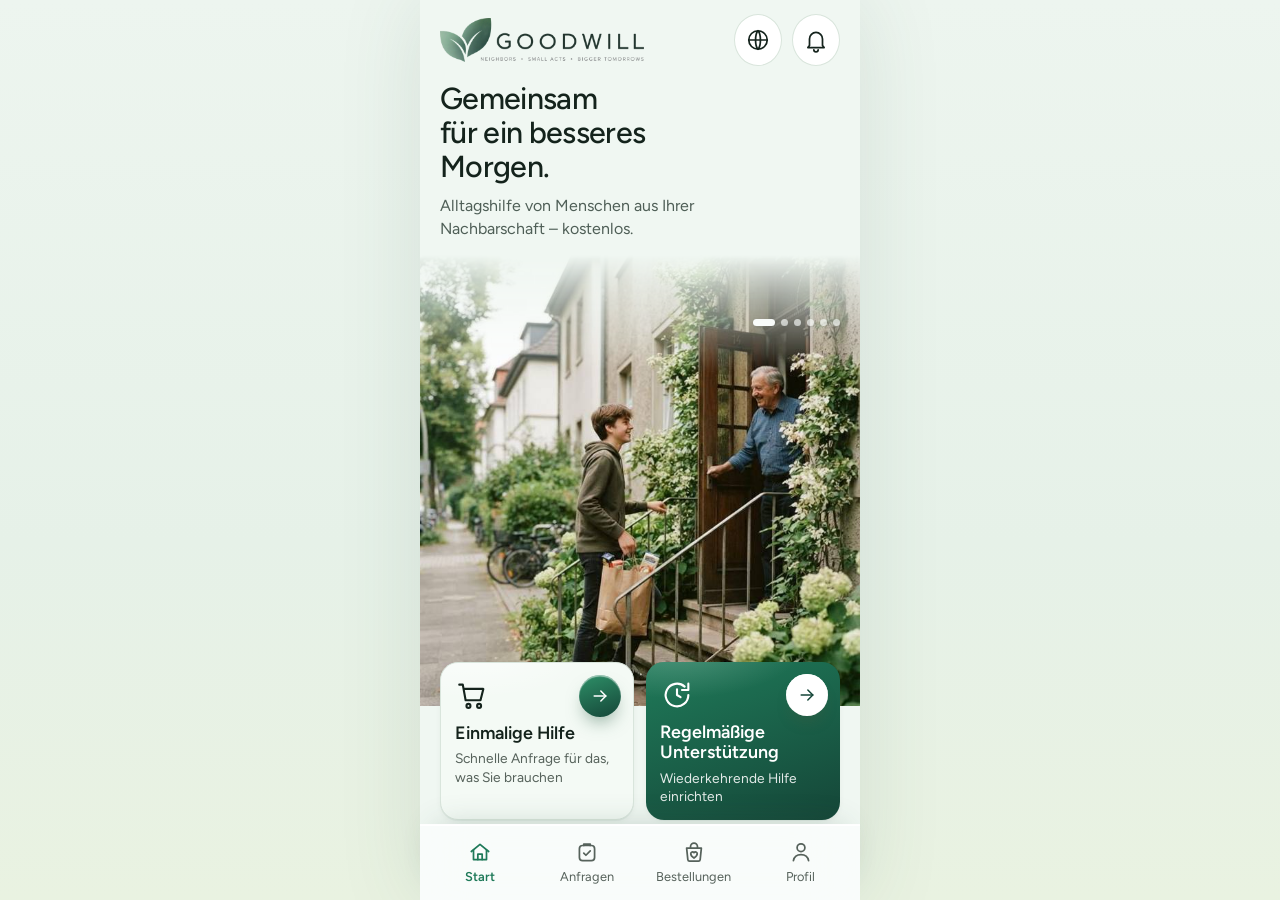
==== commit cfb744ec: "Add files via upload" ====
--- a/index.html
+++ b/index.html
@@ -8,9 +8,6 @@
 <meta name="mobile-web-app-capable" content="yes">
 <meta name="apple-mobile-web-app-status-bar-style" content="black-translucent">
 <title>Goodwill – Hilfe von nebenan</title>
-<link rel="preconnect" href="https://fonts.googleapis.com">
-<link rel="preconnect" href="https://fonts.gstatic.com" crossorigin>
-<link href="https://fonts.googleapis.com/css2?family=Inter:wght@300;400;500;600&display=swap" rel="stylesheet">
 <style>
   :root{
     --ink:#1F2B25; --mute:#56625B; --sage:#6E8F80; --sage2:#4F7A68; --sage3:#3E6554;
@@ -842,36 +839,428 @@
 /* v8: Verlauf bis ganz nach oben (Statusleiste), Tab-Leiste niedriger */
 html{background:linear-gradient(170deg,#EDF3EF 0%,#EAF2ED 45%,#F6EEE8 100%) fixed;}
 body{background:linear-gradient(170deg,#EDF3EF 0%,#EAF2ED 45%,#F6EEE8 100%) fixed;}
+body::before{content:"";position:fixed;left:0;right:0;top:0;height:env(safe-area-inset-top,0px);z-index:0;pointer-events:none;
+  background:#EDF3EF;}
 .brand-top,.brand-top *{position:relative;z-index:3;filter:none !important;-webkit-backdrop-filter:none !important;backdrop-filter:none !important;}
 .brand-top .logo-full{opacity:1 !important;}
 .screen{padding-top:max(14px,calc(env(safe-area-inset-top) + 6px));}
 
 /* v9: Home-Bildschirm-Modus: kein weisser Streifen unter der Tab-Leiste */
 html,body{background-color:#F2F5F3;min-height:100vh;min-height:-webkit-fill-available;}
+html::before{content:"";position:fixed;left:0;right:0;top:-300px;bottom:-300px;z-index:-1;pointer-events:none;
+  background:linear-gradient(170deg,#EDF3EF 0%,#EAF2ED 45%,#F6EEE8 100%);}
 .tabs::after{content:"";position:absolute;left:0;right:0;top:100%;height:300px;background:rgba(250,252,251,.94);}
 
-/* v10: Tab-Leiste etwas niedriger */
-.tabs{padding:6px 6px calc(4px + max(env(safe-area-inset-bottom) - 18px,0px)) !important;}
-.tab{min-height:44px !important;padding:2px 0 !important;}
-#s-home{padding-bottom:calc(66px + max(env(safe-area-inset-bottom) - 18px,0px)) !important;}
-
-/* v11: Slider und Kacheln minimal höher */
-#s-home{padding-bottom:calc(80px + max(env(safe-area-inset-bottom) - 18px,0px)) !important;}
-
-/* v12: Weichzeichner-Verlauf am oberen Bildrand kürzer */
-.herophoto{-webkit-mask-image:linear-gradient(to bottom,transparent 0,#000 13%,#000 100%) !important;mask-image:linear-gradient(to bottom,transparent 0,#000 13%,#000 100%) !important;}
-
-/* v13: Sprache, Benachrichtigungen, Profil oben rechts */
-#s-home .home-top{gap:8px;}
-#s-home .home-top .logo-full{flex:1 1 auto;min-width:0;height:40px;max-width:calc(100% - 140px);object-fit:contain;object-position:left center;}
-#s-home .hh{flex:none;gap:2px;}
-#s-home .hh .hbtn{width:40px;height:40px;min-width:40px;min-height:40px;background:none;border:none;box-shadow:none;}
-#s-home .hh .hbtn svg{width:25px;height:25px;}
-
-/* v14: Kopfzeile scharf – eigene Ebene, keine Filter darüber */
-#s-home .home-top{position:relative;z-index:5;-webkit-transform:translateZ(0);transform:translateZ(0);-webkit-backdrop-filter:none;backdrop-filter:none;filter:none;}
-#s-home .home-top *{-webkit-backdrop-filter:none !important;backdrop-filter:none !important;filter:none !important;}
-.blobs{-webkit-transform:translateZ(0);transform:translateZ(0);}
+/* ===== Ehrlichkeits-System ===== */
+.hbar{display:block;position:relative;height:12px;border-radius:999px;background:rgba(110,150,130,.22);overflow:hidden;}
+.hbar i{position:absolute;left:0;top:0;bottom:0;border-radius:inherit;background:linear-gradient(90deg,#3F9C6F,#62C08F);transition:width .9s cubic-bezier(.2,.8,.2,1);}
+.hbar.lv-mid i{background:linear-gradient(90deg,#D49A2A,#EDBE5B);}
+.hbar.lv-low i{background:linear-gradient(90deg,#C2493A,#E37A68);}
+.hbar.sm{height:7px;} .hbar.lg{height:18px;}
+.hrow .tx .hm{display:flex;align-items:center;gap:8px;margin-top:3px;}
+.hrow .tx .hm .hbar{flex:0 0 78px;}
+.hrow .tx .hm b{display:inline;font-size:.82rem;font-weight:600;color:#255744;}
+.ini{display:flex;align-items:center;justify-content:center;border-radius:50%;background:linear-gradient(150deg,#6FA085,#3E6554);color:#fff;font-weight:600;font-style:normal;}
+.hrow .ph .ini{width:100%;height:100%;font-size:1.5rem;}
+.av .ini{width:100%;height:100%;border:3px solid #fff;font-size:1.5rem;box-shadow:0 10px 20px -8px rgba(40,70,55,.5);}
+
+.hsx{max-height:92dvh;overflow-y:auto;gap:14px;outline:none;}
+.hs-head{display:flex;align-items:center;gap:14px;}
+.hs-av{position:relative;flex:none;width:64px;height:64px;}
+.hs-av img,.hs-av .ini{width:100%;height:100%;border-radius:50%;display:flex;font-size:1.7rem;}
+.hs-av i{position:absolute;right:0;bottom:2px;width:16px;height:16px;border-radius:50%;background:#2EB872;border:2.5px solid #fff;}
+.hs-head h3{font-weight:500;font-size:1.5rem;letter-spacing:-.01em;line-height:1.15;}
+.lvchip{display:inline-block;margin-top:4px;font-size:.78rem;font-weight:600;padding:3px 10px;border-radius:999px;background:rgba(47,107,85,.14);color:#255744;}
+.lvchip.mid{background:rgba(224,168,58,.22);color:#7A5410;}
+.lvchip.low{background:rgba(210,96,79,.18);color:#9B3326;}
+.hs-score{display:flex;align-items:baseline;justify-content:space-between;margin-bottom:8px;}
+.hs-score .lab{font-weight:500;color:var(--mute);}
+.hs-score b{font-size:2.4rem;font-weight:300;letter-spacing:-.02em;line-height:1;}
+.hs-score b small{font-size:1rem;color:var(--mute);margin-left:2px;}
+.hs-stats{display:grid;grid-template-columns:repeat(3,1fr);gap:8px;}
+.hs-stat{padding:10px 6px;border-radius:16px;background:rgba(255,255,255,.7);border:1px solid var(--line);text-align:center;}
+.hs-stat b{display:block;font-size:1.25rem;font-weight:600;color:#255744;}
+.hs-stat small{display:block;font-size:.74rem;color:var(--mute);line-height:1.2;}
+.hs-note{font-size:.88rem;color:var(--mute);line-height:1.45;}
+.hs-hist h4{font-size:.78rem;text-transform:uppercase;letter-spacing:.05em;color:var(--mute);font-weight:600;margin-bottom:2px;}
+.hs-ev{display:flex;align-items:center;gap:10px;padding:9px 0;border-top:1px solid var(--line);font-size:.92rem;}
+.hs-ev span{flex:1;min-width:0;}
+.hs-ev small{display:block;color:var(--mute);font-size:.78rem;}
+.dl{font-weight:700;font-size:.85rem;padding:3px 10px;border-radius:999px;white-space:nowrap;}
+.dl.up{background:rgba(47,143,99,.15);color:#1F6B49;}
+.dl.dn{background:rgba(210,96,79,.16);color:#A3382B;}
+.dl.zero{background:rgba(120,135,128,.14);color:#55625B;}
+.hb{width:100%;min-height:60px;border-radius:999px;font-weight:600;font-size:1.05rem;display:flex;align-items:center;justify-content:center;gap:10px;padding:0 20px;}
+.hb svg{width:22px;height:22px;stroke:currentColor;fill:none;stroke-width:2;stroke-linecap:round;stroke-linejoin:round;}
+.hb.primary{color:#fff;background:linear-gradient(180deg,#4F7A68,#3E6554);box-shadow:0 14px 24px -12px rgba(40,90,65,.7),inset 0 1px 0 rgba(255,255,255,.25);}
+.hb.ghost{color:#2F6B55;border:1.5px solid #2F6B55;background:rgba(255,255,255,.7);}
+.hb.plain{min-height:48px;color:var(--mute);font-weight:500;}
+.hb:disabled{opacity:.45;cursor:default;}
+.hs-q{text-align:center;font-weight:400;font-size:1.5rem;line-height:1.2;letter-spacing:-.015em;}
+.hs-sub{text-align:center;color:var(--mute);font-size:.95rem;margin-top:-6px;}
+.hreason{display:flex;align-items:center;gap:12px;width:100%;min-height:58px;padding:10px 14px;border-radius:18px;border:1.5px solid #D9E1DD;background:rgba(255,255,255,.8);text-align:left;font-weight:500;}
+.hreason .bx{flex:none;width:26px;height:26px;border-radius:8px;border:2px solid #9AA89F;display:flex;align-items:center;justify-content:center;}
+.hreason .bx svg{width:16px;height:16px;stroke:#fff;fill:none;stroke-width:3;stroke-linecap:round;stroke-linejoin:round;opacity:0;}
+.hreason.on{border-color:#2F6B55;background:rgba(110,170,140,.18);}
+.hreason.on .bx{background:#2F6B55;border-color:#2F6B55;}
+.hreason.on .bx svg{opacity:1;}
+.hs-res{text-align:center;}
+.hs-res .big{font-size:1.5rem;font-weight:400;letter-spacing:-.015em;margin-bottom:4px;}
+.hs-res .nums{display:flex;align-items:center;justify-content:center;gap:10px;margin:12px 0 10px;font-size:1.1rem;color:var(--mute);}
+.hs-res .nums b{font-size:2rem;font-weight:300;color:var(--ink);}
+.hs-demo{display:flex;justify-content:center;gap:18px;}
+.hs-demo button{font-size:.8rem;color:var(--mute);text-decoration:underline;padding:6px;}
+.hcard-bar{grid-column:1/-1;display:flex;align-items:center;gap:10px;font-size:.78rem;color:#255744;font-weight:600;}
+.hcard-bar .hbar{flex:1;}
+
+/* ===== Bestell-Ablauf, Vertrauensperson, Gebiet, Chat, Richtlinien ===== */
+#s-review{padding-bottom:210px;}
+.rvcard{padding:16px;border-radius:26px;margin-bottom:14px;}
+.rvcard h3{font-weight:600;font-size:1.05rem;margin-bottom:10px;letter-spacing:-.005em;}
+.rvcard .sub{color:var(--mute);font-size:.88rem;line-height:1.4;}
+.rvnote{display:flex;gap:10px;align-items:flex-start;padding:12px 14px;border-radius:18px;background:rgba(110,170,140,.16);color:#255744;font-size:.92rem;line-height:1.4;margin-bottom:14px;}
+.rvnote svg{flex:none;width:22px;height:22px;stroke:currentColor;fill:none;stroke-width:1.8;stroke-linecap:round;stroke-linejoin:round;margin-top:1px;}
+.rvnote.warn{background:rgba(240,190,160,.35);color:#7A4310;}
+.rvopt{display:flex;align-items:center;gap:12px;width:100%;min-height:62px;padding:10px 14px;border-radius:18px;border:1.5px solid #D9E1DD;background:rgba(255,255,255,.8);text-align:left;margin-bottom:8px;}
+.rvopt .rd{flex:none;width:24px;height:24px;border-radius:50%;border:2px solid #9AA89F;position:relative;}
+.rvopt.on{border-color:#2F6B55;background:rgba(110,170,140,.18);}
+.rvopt.on .rd{border-color:#2F6B55;}
+.rvopt.on .rd::after{content:"";position:absolute;inset:4px;border-radius:50%;background:#2F6B55;}
+.rvopt b{display:block;font-weight:600;font-size:1rem;}
+.rvopt small{display:block;color:var(--mute);font-size:.82rem;margin-top:1px;}
+.daychips{display:flex;gap:8px;overflow-x:auto;scrollbar-width:none;margin:8px -2px 10px;padding:2px;}
+.daychips button{flex:none;min-width:84px;padding:10px 12px;border-radius:16px;border:1.5px solid #D9E1DD;background:rgba(255,255,255,.8);font-weight:600;font-size:.92rem;text-align:center;line-height:1.25;}
+.daychips button small{display:block;font-weight:500;font-size:.74rem;color:var(--mute);}
+.daychips button.on{border-color:#2F6B55;background:#2F6B55;color:#fff;}
+.daychips button.on small{color:rgba(255,255,255,.85);}
+.slotgrid{display:grid;grid-template-columns:1fr 1fr;gap:8px;}
+.slotgrid button{padding:12px 10px;border-radius:16px;border:1.5px solid #D9E1DD;background:rgba(255,255,255,.8);font-weight:600;font-size:.95rem;text-align:center;line-height:1.25;}
+.slotgrid button small{display:block;font-weight:500;font-size:.8rem;color:var(--mute);}
+.slotgrid button.on{border-color:#2F6B55;background:rgba(110,170,140,.22);color:#255744;}
+.slotgrid button:disabled{opacity:.4;cursor:default;}
+.rvrow{display:flex;align-items:center;gap:12px;}
+.rvrow .tx{flex:1;min-width:0;}
+.rvrow .tx b{display:block;font-weight:600;font-size:1rem;}
+.rvrow .tx small{display:block;color:var(--mute);font-size:.84rem;}
+.lnkbtn{color:#2F6B55;font-weight:600;font-size:.92rem;padding:8px 4px;text-decoration:underline;}
+.rvitem{display:flex;align-items:center;gap:12px;padding:8px 0;}
+.rvitem+.rvitem{border-top:1px solid var(--line);}
+.rvitem .em{flex:none;width:42px;height:42px;border-radius:13px;background:rgba(110,170,140,.16);display:flex;align-items:center;justify-content:center;font-size:1.4rem;}
+.rvitem .tx{flex:1;min-width:0;} .rvitem .tx b{display:block;font-weight:600;font-size:.98rem;} .rvitem .tx small{color:var(--mute);font-size:.82rem;}
+.rvstep{display:inline-flex;align-items:center;gap:2px;border-radius:999px;background:rgba(255,255,255,.9);border:1.5px solid #2F6B55;}
+.rvstep button{width:38px;height:38px;font-size:1.3rem;font-weight:600;color:#2F6B55;}
+.rvstep span{min-width:26px;text-align:center;font-weight:600;}
+.rvadd{display:flex;align-items:center;justify-content:center;gap:8px;width:100%;margin-top:10px;min-height:50px;border-radius:999px;border:1.5px dashed #2F6B55;color:#2F6B55;font-weight:600;}
+.rvadd svg{width:20px;height:20px;stroke:currentColor;fill:none;stroke-width:2;stroke-linecap:round;}
+.rvbill{display:flex;justify-content:space-between;padding:6px 0;font-size:.95rem;}
+.rvbill b{color:#255744;}
+.rvfoot{position:fixed;left:50%;transform:translateX(-50%);bottom:0;width:min(100%,440px);z-index:8;padding:34px 20px calc(14px + env(safe-area-inset-bottom));background:linear-gradient(to top,rgba(242,245,243,1) 72%,rgba(242,245,243,0));}
+.rvfoot .btn:disabled{opacity:.5;}
+.rvfoot .btn small{display:block;font-size:.74rem;font-weight:500;opacity:.9;}
+.rvfoot .btn .lbl{text-align:center;}
+.rvfoot .btn-text{padding:10px;font-size:.98rem;color:var(--mute);}
+.fsx{max-height:92dvh;overflow-y:auto;gap:14px;outline:none;}
+.fsx .stitle{margin-top:2px;}
+.fsx .fstep{text-align:center;font-size:.85rem;font-weight:600;color:#2F6B55;letter-spacing:.04em;text-transform:uppercase;margin-bottom:-8px;}
+.fsum{display:flex;gap:12px;align-items:flex-start;padding:10px 0;font-size:.98rem;line-height:1.35;}
+.fsum+.fsum{border-top:1px solid var(--line);}
+.fsum svg{flex:none;width:24px;height:24px;stroke:#2F6B55;fill:none;stroke-width:1.7;stroke-linecap:round;stroke-linejoin:round;}
+.fsum small{display:block;color:var(--mute);font-size:.84rem;}
+.finput{width:100%;min-height:56px;padding:0 18px;border-radius:18px;border:1.5px solid #D9E1DD;background:rgba(255,255,255,.9);font-size:1.05rem;}
+.relchips{display:flex;flex-wrap:wrap;gap:8px;}
+.relchips button{padding:10px 16px;border-radius:999px;border:1.5px solid #D9E1DD;background:rgba(255,255,255,.85);font-weight:600;font-size:.92rem;}
+.relchips button.on{border-color:#2F6B55;background:#2F6B55;color:#fff;}
+.tgl{display:flex;align-items:center;gap:12px;padding:10px 0;}
+.tgl+.tgl{border-top:1px solid var(--line);}
+.tgl .tx{flex:1;} .tgl .tx b{display:block;font-weight:600;font-size:.98rem;} .tgl .tx small{display:block;color:var(--mute);font-size:.82rem;line-height:1.3;}
+.arearow{display:flex;align-items:center;gap:12px;width:100%;min-height:60px;padding:8px 14px;border-radius:18px;border:1.5px solid #D9E1DD;background:rgba(255,255,255,.8);text-align:left;margin-bottom:8px;}
+.arearow.on{border-color:#2F6B55;background:rgba(110,170,140,.18);}
+.arearow .tx{flex:1;} .arearow b{display:block;font-weight:600;} .arearow small{color:var(--mute);font-size:.82rem;}
+.arearow svg{width:22px;height:22px;stroke:#2F6B55;fill:none;stroke-width:2.4;stroke-linecap:round;stroke-linejoin:round;opacity:0;}
+.arearow.on svg{opacity:1;}
+.arealist{max-height:50dvh;overflow-y:auto;}
+.chatlist{display:flex;flex-direction:column;gap:10px;max-height:40dvh;overflow-y:auto;padding:2px;}
+.bub{max-width:86%;padding:10px 14px;border-radius:18px;font-size:.98rem;line-height:1.4;}
+.bub.h{align-self:flex-start;background:rgba(255,255,255,.95);border:1px solid var(--line);border-bottom-left-radius:6px;}
+.bub.u{align-self:flex-end;background:linear-gradient(165deg,#4F7A68,#3E6554);color:#fff;border-bottom-right-radius:6px;}
+.bub small{display:block;margin-top:6px;font-size:.74rem;opacity:.8;line-height:1.3;}
+.bub .orig{display:block;margin-top:6px;padding-top:6px;border-top:1px dashed rgba(90,110,100,.35);font-style:italic;font-size:.88rem;}
+.bub button.lnkbtn{padding:2px 0;font-size:.78rem;color:#2F6B55;}
+.quick{display:flex;flex-wrap:wrap;gap:8px;}
+.quick button{padding:11px 16px;border-radius:999px;border:1.5px solid #2F6B55;color:#2F6B55;font-weight:600;background:rgba(255,255,255,.85);font-size:.95rem;}
+.chatform{display:flex;gap:8px;}
+.chatform .finput{min-height:52px;}
+.chatform button{flex:none;width:56px;border-radius:50%;background:linear-gradient(180deg,#4F7A68,#3E6554);display:flex;align-items:center;justify-content:center;}
+.chatform button svg{width:22px;height:22px;stroke:#fff;fill:none;stroke-width:2;stroke-linecap:round;stroke-linejoin:round;}
+.dotnew{display:inline-block;width:10px;height:10px;border-radius:50%;background:#E4725A;margin-right:6px;}
+.pol details{border-top:1px solid var(--line);padding:4px 0;}
+.pol details:first-of-type{border-top:none;}
+.pol summary{list-style:none;display:flex;align-items:center;justify-content:space-between;gap:12px;min-height:62px;font-weight:600;font-size:1.05rem;cursor:pointer;}
+.pol summary::-webkit-details-marker{display:none;}
+.pol summary::after{content:"";flex:none;width:10px;height:10px;border-right:2px solid var(--mute);border-bottom:2px solid var(--mute);transform:rotate(45deg);transition:transform .2s;margin-right:4px;}
+.pol details[open] summary::after{transform:rotate(-135deg);}
+.pol ul{padding:0 0 14px 20px;color:#34423B;font-size:.95rem;line-height:1.5;}
+.pol li{margin-bottom:6px;}
+.pol .todo{color:#A3560F;font-weight:600;}
+.flowx .lnk{color:#2F6B55;font-weight:600;text-decoration:underline;font-size:.84rem;}
+.hb.danger{color:#A3382B;border:1.5px solid #D2604F;background:rgba(255,255,255,.7);}
+.sentbtns{display:flex;flex-direction:column;gap:10px;margin:14px 0 4px;}
+.sentbtns .hb{min-height:56px;}
+
+/* Einfacher Modus (altersfreundlich) */
+body.simple{--mute:#3C4842;}
+body.simple .btn{height:74px;font-size:1.3rem;}
+body.simple .lead,body.simple .rq-t small{font-size:1.08rem !important;}
+body.simple .rq-t b{font-size:1.1rem !important;white-space:normal !important;}
+body.simple .hrow .tx b{font-size:1.3rem;}
+body.simple .hb{min-height:68px;font-size:1.15rem;}
+body.simple .opt{min-height:84px;font-size:1.3rem;}
+body.simple #addBtn,body.simple #addForm{display:none !important;}
+body.simple .rvopt,body.simple .slotgrid button,body.simple .arearow{min-height:72px;}
+body.simple .tile b{font-size:1.05rem;overflow-wrap:anywhere;hyphens:auto;}
+
+/* =====================================================================
+   DESIGN SYSTEM v2 – ruhiger, feiner, durchgehend grün
+   Grünskala: Wald #154638 · Smaragd #1F7A59 · Blatt #43A075 · Salbei #86B79F · Mint #D3EAD9 · Nebel #EBF5EF · Limette #D8EBA8
+   Typo: Inter, Fließtext 16px, Titel 20–24px, nie schwerer als 600
+   ===================================================================== */
+:root{
+  --ink:#14231C; --mute:#4F5F57; --line:#DCE7E0; --bg:#EFF6F1;
+  --forest:#154638; --emerald:#1F7A59; --leaf:#43A075; --sage:#86B79F; --mint:#D3EAD9; --mist:#EBF5EF; --lime:#DCEBB0;
+  --sage2:#1F7A59; --sage3:#154638;
+  --r-s:14px; --r-m:20px; --r-l:24px;
+  --sh:0 1px 2px rgba(15,60,42,.05),0 10px 24px -14px rgba(15,70,50,.28);
+}
+html{font-size:16px;}
+body{background:linear-gradient(180deg,#EEF7F1 0%,#E4F2E9 52%,#EAF4E3 100%);letter-spacing:-.003em;}
+@media (min-width:700px){ body{background:#E3EEE7;} .app{background:#F0F7F2;} }
+
+/* Hintergrund: Verlauf aus mehreren Grüntönen statt Pfirsich */
+.b1{background:radial-gradient(circle,rgba(150,205,170,.75),rgba(150,205,170,0) 70%) !important;}
+.b2{background:radial-gradient(circle,rgba(110,185,150,.55),rgba(110,185,150,0) 70%) !important;}
+.b3{background:radial-gradient(circle,rgba(205,228,150,.6),rgba(205,228,150,0) 70%) !important;}
+.blob{filter:blur(48px);}
+
+/* ---------- Schrift: leichter, kleiner, ruhiger ---------- */
+.display,#s-home .display{font-size:1.95rem !important;font-weight:300;line-height:1.12;letter-spacing:-.028em;}
+.lead{font-size:.98rem;color:var(--mute);}
+.h2{font-size:1.5rem;font-weight:500;letter-spacing:-.02em;}
+.pgtitle{font-size:1.6rem;font-weight:600;letter-spacing:-.025em;margin:10px 2px 12px;}
+.sect{font-size:1.05rem;font-weight:600;letter-spacing:-.01em;margin:22px 2px 10px;}
+.cs-title{font-size:1.05rem;font-weight:600;letter-spacing:-.01em;margin:20px 2px 10px;color:var(--forest);}
+#itemsView .sechead h3,#s-create .sechead h3{font-size:1.1rem;font-weight:600;}
+.ohead h2,#s-orders .ohead h2,#s-req .ohead h2{font-size:1.05rem;font-weight:600;color:var(--ink);letter-spacing:-.01em;}
+.topbar .title{font-size:1.05rem;font-weight:600;}
+.stitle,.hs-q,.hsheet h3,.hs-head h3,.hs-res .big{font-size:1.3rem !important;font-weight:500;letter-spacing:-.015em;}
+.sent-title{font-size:1.6rem;font-weight:500;letter-spacing:-.02em;margin:10px 0 6px;}
+.sent-sub{font-size:.98rem;max-width:34ch;}
+.tile b{font-size:1.12rem !important;font-weight:500;}
+.tile span{font-size:.86rem;}
+.hs-score b{font-size:2rem;font-weight:300;}
+.stat3 .st b,.stats b{font-size:1.5rem;}
+/* Beschriftungen: Satzschreibung statt GROSSBUCHSTABEN */
+.ulab,.gl2,.hs-hist h4{text-transform:none !important;letter-spacing:0 !important;font-size:.92rem !important;font-weight:600 !important;color:var(--forest) !important;margin:20px 4px 8px;}
+.pol summary{font-size:1rem;}
+b,strong{font-weight:600;}
+.btn b,.hb{font-weight:600;}
+
+/* ---------- Formen: kleinere Radien, weichere Schatten ---------- */
+.glass{border-radius:var(--r-m);background:linear-gradient(160deg,rgba(255,255,255,.9),rgba(255,255,255,.66));border:1px solid rgba(255,255,255,.95);box-shadow:var(--sh);-webkit-backdrop-filter:blur(14px) saturate(150%);backdrop-filter:blur(14px) saturate(150%);}
+.rvcard,.rq,.oh,.timeline,.stat3,.notes{border-radius:var(--r-m) !important;}
+.grp3{border-radius:var(--r-m) !important;padding:2px 12px !important;}
+.rq{padding:12px 14px 12px 12px;margin-bottom:10px;box-shadow:var(--sh);}
+.rq-t b{font-size:.98rem;font-weight:600;}
+.rq-t small{font-size:.84rem;}
+.rq-i{width:40px;height:40px;border-radius:12px;}
+.rq-st{height:26px;font-size:.76rem;}
+.pcard,#s-create .pcard{border-radius:var(--r-m) !important;}
+.pimg2,.gimg,.stile{border-radius:16px !important;}
+.rail{border-radius:var(--r-m) !important;}
+.sheet,.hsheet{border-radius:26px 26px 0 0 !important;}
+.addrline,.search{border-radius:16px !important;}
+.addrline{padding:8px 14px;margin:-4px 0 12px;}
+.search{padding:4px 6px 4px 16px;}
+.search input{height:46px;font-size:1rem;}
+.banner{border-radius:var(--r-l) !important;min-height:104px !important;padding:18px 120px 18px 20px !important;box-shadow:var(--sh) !important;background:linear-gradient(135deg,#E2F1D2 0%,#C5E3CF 55%,#A9D6BC 100%) !important;}
+.banner .bt b{font-size:1.05rem;font-weight:600;}
+.banner .bart{background:radial-gradient(circle at 35% 30%,rgba(255,255,255,.9),rgba(255,255,255,.4) 65%) !important;box-shadow:none !important;}
+#s-me .prow,.prow{border-radius:var(--r-m) !important;min-height:60px !important;margin-bottom:8px;}
+.prow .tx,.arow .tx{font-size:1rem;}
+.grp3 .arow{min-height:64px !important;}
+.grp3 .arow .ci{width:42px !important;height:42px !important;border-radius:13px !important;background:rgba(31,122,89,.1) !important;}
+.grp3 .arow .ci svg{stroke:var(--emerald);}
+.logout{height:54px;border-radius:16px;}
+.obtn,#s-orders .obtn{width:42px;height:42px;box-shadow:none;border:1px solid var(--line);background:rgba(255,255,255,.8);}
+.obtn svg{width:22px;height:22px;}
+.ohead{margin-bottom:12px;}
+
+/* ---------- Buttons: Smaragd-Verlauf, flacher ---------- */
+.btn,.hb.primary,.chatform button,.relchips button.on,.daychips button.on{background:linear-gradient(165deg,#2E9068 0%,#1F7A59 48%,#154638 100%) !important;border:none !important;color:#fff;}
+.btn{height:54px;border-radius:16px;font-size:1.02rem;font-weight:600;box-shadow:0 10px 22px -12px rgba(15,70,50,.7),inset 0 1px 0 rgba(255,255,255,.22);}
+#s-create .foot .btn{height:58px;border-radius:18px;min-width:230px;box-shadow:0 14px 28px -12px rgba(15,70,50,.65),inset 0 1px 0 rgba(255,255,255,.22);}
+#s-create .foot .cnt{width:42px;height:42px;font-size:1.4rem;}
+#s-create .foot .arr{width:40px;height:40px;}
+#s-create .foot .lbl b{font-size:1.05rem;}
+#s-create .foot .lbl small{font-size:.8rem;}
+.hb{min-height:52px;font-size:1rem;border-radius:16px;}
+.hb.ghost{border-radius:16px;}
+.rvfoot .btn{height:58px;}
+.btn-text{font-size:.95rem;color:var(--mute);}
+
+/* ---------- Startseite: Karten in zwei Grüntönen ---------- */
+.tile{min-height:172px !important;padding:16px 14px 14px !important;border-radius:var(--r-l) !important;box-shadow:var(--sh);}
+.tile.mint{background:linear-gradient(155deg,#E8F5EC 0%,#C9E6D3 100%) !important;}
+.tile.peach{background:linear-gradient(155deg,#2F9069 0%,#1A5C45 60%,#154638 100%) !important;color:#fff;}
+.tile.peach b,.tile.peach span{color:#fff !important;}
+.tile.peach span{opacity:.88;}
+.tile.peach .ic svg{stroke:#fff;}
+.tile.peach::before{background:radial-gradient(120% 60% at 15% -10%,rgba(255,255,255,.22),rgba(255,255,255,0) 55%);}
+.tile.peach .go{background:#fff !important;} .tile.peach .go svg{stroke:var(--forest);}
+.tile.mint .go{background:linear-gradient(160deg,#2E9068,#154638) !important;} .tile.mint .go svg{stroke:#fff;}
+.tile .go{width:38px;height:38px;}
+.herophoto{height:300px;}
+.logo-full{height:44px;}
+
+/* ---------- Status-Farben: Limette statt Pfirsich ---------- */
+.rq-i.alt,.rq-i.new{background:rgba(180,210,100,.3) !important;} .rq-i.alt svg,.rq-i.new svg{stroke:#4C6A12;}
+.rq-st.sent,.pill.peachp{background:rgba(200,224,130,.55) !important;color:#445C0F !important;}
+.ohi.wait{background:rgba(200,224,130,.5) !important;} .ohi.wait svg{stroke:#445C0F !important;}
+.rvnote.warn{background:rgba(214,232,150,.5) !important;color:#445C0F !important;}
+.lvchip.mid{background:rgba(214,232,150,.6);color:#4C6A12;}
+.pol .todo{color:#5C7A12;}
+:root svg.mi .b{fill:rgba(150,200,115,.55) !important;}
+.pimg2.t-med,.gimg.t-med,.stile.t-med{background:linear-gradient(155deg,#EEF5D4,#D6E8A8) !important;}
+.pimg2.t-home,.gimg.t-home,.stile.t-home{background:linear-gradient(155deg,#E0F2EF,#BCE0D8) !important;}
+.pimg2.t-other,.gimg.t-other,.stile.t-other{background:linear-gradient(155deg,#EDF3E6,#D5E4CC) !important;}
+.pimg2,.gimg,.stile{background:linear-gradient(155deg,#E6F4EB,#C6E5D1);}
+.stile.t-food{background:linear-gradient(160deg,#DDF1E4,#B5DDC5) !important;}
+.rail .ctab.on{background:linear-gradient(155deg,#DDF1E4,#B9DEC8) !important;} .rail .ctab.on::after{background:var(--emerald) !important;}
+.tab.on,.tab.on svg{color:var(--emerald) !important;}
+.step.done .dot{background:linear-gradient(160deg,#DDF1E4,#B9DEC8) !important;}
+.step.done .dot svg{stroke:var(--emerald) !important;}
+.orb{background:radial-gradient(circle at 32% 24%,#fff,#DCF0E4 42%,#9ED0B4 100%) !important;box-shadow:0 14px 30px -14px rgba(15,70,50,.45) !important;}
+.orb svg{stroke:var(--emerald) !important;}
+.hbar i{background:linear-gradient(90deg,#43A075,#7CC79A) !important;}
+.hbar.lv-mid i{background:linear-gradient(90deg,#9CB82A,#C9DC6A) !important;}
+.hbar.lv-low i{background:linear-gradient(90deg,#C2493A,#E37A68) !important;}
+.sw.on{background:linear-gradient(165deg,#43A075,#1F7A59) !important;}
+
+/* ---------- Raster: gleichmäßig, dichter (wie Blinkit) ---------- */
+.ggrid{grid-template-columns:repeat(4,minmax(0,1fr)) !important;gap:12px 10px !important;}
+.gt{min-width:0;font-size:.8rem;gap:6px;}
+.gimg{aspect-ratio:1/1 !important;}
+.gl{overflow-wrap:anywhere;hyphens:auto;}
+.ggrid.sp{grid-template-columns:repeat(2,minmax(0,1fr)) !important;}
+.stile{aspect-ratio:auto !important;min-height:84px;padding:12px;}
+.stile b{font-size:.92rem;}
+.stile .spe{font-size:2.6rem !important;}
+
+/* ---------- Sent-Screen kompakter ---------- */
+.orb{width:92px !important;height:92px !important;} .orb svg{width:44px !important;height:44px !important;stroke-width:3 !important;}
+.orbwrap{margin:0 0 6px;}
+.free{font-size:.86rem;padding:6px 14px;margin:10px 0 2px;}
+.mylist{font-size:.88rem;}
+.timeline{padding:4px 16px !important;margin:14px 0 14px !important;}
+.step{padding:12px 0;gap:14px;}
+.step b{font-size:.98rem;}
+.step .dot{width:38px !important;height:38px !important;}
+
+/* ---------- Neu: „Nochmal bestellen“ und Helferkarte ---------- */
+.barow{display:flex;gap:10px;overflow-x:auto;scroll-snap-type:x mandatory;margin:0 -20px;padding:2px 20px 8px;scrollbar-width:none;}
+.barow::-webkit-scrollbar{display:none;}
+.bacard{flex:none;width:158px;scroll-snap-align:start;text-align:left;padding:10px;border-radius:var(--r-m);background:linear-gradient(160deg,rgba(255,255,255,.95),rgba(235,245,239,.85));border:1px solid #fff;box-shadow:var(--sh);display:flex;flex-direction:column;gap:2px;}
+.bacard .bae{display:flex;gap:4px;margin-bottom:6px;}
+.bacard .bae i{width:34px;height:34px;border-radius:10px;background:linear-gradient(155deg,#E6F4EB,#C6E5D1);display:flex;align-items:center;justify-content:center;font-style:normal;}
+.bacard .bae svg{width:22px;height:22px;}
+.bacard b{font-size:.88rem;font-weight:600;line-height:1.25;display:-webkit-box;-webkit-line-clamp:2;-webkit-box-orient:vertical;overflow:hidden;min-height:2.5em;}
+.bacard small{font-size:.76rem;color:var(--mute);}
+.bacard .baplus{margin-top:8px;align-self:flex-start;padding:5px 12px;border-radius:999px;border:1.5px solid var(--emerald);color:var(--emerald);font-weight:600;font-size:.8rem;background:rgba(255,255,255,.8);}
+.bacard:active{transform:scale(.98);}
+.hcardx{display:flex;align-items:center;gap:12px;padding:12px 14px;margin:2px 0 12px;}
+.hcardx .ini{flex:none;width:46px;height:46px;font-size:1.2rem;}
+.hcardx .tx{flex:1;min-width:0;}
+.hcardx .tx b{display:block;font-weight:600;font-size:1rem;}
+.hcardx .tx small{display:block;color:var(--mute);font-size:.8rem;margin-bottom:5px;}
+.hcardx .iconbtn{flex:none;width:44px;height:44px;border-radius:14px;background:linear-gradient(165deg,#2E9068,#154638);display:flex;align-items:center;justify-content:center;position:relative;}
+.hcardx .iconbtn svg{width:22px;height:22px;stroke:#fff;fill:none;stroke-width:1.9;stroke-linecap:round;stroke-linejoin:round;}
+.hcardx .iconbtn .dotnew{position:absolute;right:-3px;top:-3px;margin:0;border:2px solid #fff;box-sizing:content-box;}
+.sentbtns{margin:4px 0 2px;}
+.sentbtns .hb{min-height:50px;}
+
+/* Einfacher Modus: größer, aber geordnet */
+body.simple .btn{height:64px;font-size:1.15rem;}
+body.simple .hb{min-height:62px;font-size:1.1rem;}
+body.simple .display,body.simple #s-home .display{font-size:2rem !important;}
+
+/* Footer fade passend zum grünen Hintergrund */
+.rvfoot{background:linear-gradient(to top,rgba(228,241,233,1) 70%,rgba(228,241,233,0)) !important;}
+@font-face{font-family:'Figtree';font-style:normal;font-weight:300 900;font-display:swap;src:url([data-uri]) format('woff2');}
+
+/* =====================================================================
+   v4 – "natürlich": weniger Glas/Glanz/Leuchten, mehr Papier, Haarlinien,
+   warme Schrift (Figtree), echte Fotos. Farben bleiben die grünen aus v3.
+   ===================================================================== */
+:root{--font:'Figtree','Segoe UI',system-ui,-apple-system,Roboto,sans-serif;
+  --paper:#FFFFFF; --hair:#D9E5DC; --sh:0 1px 0 rgba(20,60,42,.04),0 2px 8px -4px rgba(20,60,42,.14);}
+body,button,input,textarea,select{font-family:var(--font) !important;}
+body{background:linear-gradient(180deg,#EDF5EF 0%,#E6F1E8 60%,#E9F2E1 100%) !important;letter-spacing:0;}
+/* keine leuchtenden Farbwolken mehr */
+.blob,.b1,.b2,.b3{display:none !important;}
+
+/* Schrift: Standardgewichte statt hauchdünn */
+.display,#s-home .display{font-weight:500 !important;letter-spacing:-.022em;line-height:1.12;font-size:1.9rem !important;}
+.lead{font-size:1rem;line-height:1.45;}
+.stitle,.hs-q,.hsheet h3,.hs-head h3,.hs-res .big,.sent-title,.h2{font-weight:600 !important;letter-spacing:-.012em;}
+.hs-score b,.hs-res .nums b{font-weight:500;}
+.tile b{font-weight:600 !important;}
+
+/* Karten: Papier statt Milchglas */
+.glass,.rvcard,.rq,.oh,.timeline,.stat3,.notes,.grp3,.prow,.pcard,#s-create .pcard,.hcardx,.addrline,.search,.rail,.hs-stat,.fsx .glass{
+  background:var(--paper) !important;-webkit-backdrop-filter:none !important;backdrop-filter:none !important;
+  border:1px solid var(--hair) !important;box-shadow:var(--sh) !important;border-radius:16px !important;}
+.sheet,.hsheet,.fsx{background:#FBFDFB !important;-webkit-backdrop-filter:none !important;backdrop-filter:none !important;border-radius:22px 22px 0 0 !important;box-shadow:0 -8px 30px -12px rgba(15,50,35,.35) !important;}
+.rvcard{padding:16px;}
+.pimg2,.gimg,.stile{border-radius:12px !important;}
+.grp3 .arow{border-color:var(--hair);}
+
+/* Buttons: ruhig, einfarbig-tief, kein Glanz */
+.btn,.hb.primary,.chatform button{background:linear-gradient(180deg,#23805F,#1B6B4E) !important;box-shadow:0 1px 2px rgba(10,50,35,.25) !important;border-radius:14px !important;}
+.btn{height:54px;font-weight:600;}
+#s-create .foot .btn{border-radius:16px !important;box-shadow:0 6px 16px -8px rgba(10,50,35,.55) !important;}
+.hb{border-radius:14px !important;}
+.hb.ghost,.rvadd,.quick button,.btn-ghost{border-radius:14px !important;}
+.relchips button,.daychips button,.slotgrid button,.rvopt,.arearow,.hreason{border-radius:14px !important;background:#fff !important;}
+.rvopt.on,.slotgrid button.on,.arearow.on,.hreason.on{background:#EAF4EC !important;}
+.daychips button.on,.relchips button.on{background:#1B6B4E !important;}
+.chips button,.chip,.tabs button{border-radius:12px;}
+.rq-st,.lvchip,.dl{border-radius:8px !important;}
+
+/* Startseite: zwei Kacheln als ruhige Flächen */
+.tile{border-radius:18px !important;box-shadow:var(--sh) !important;-webkit-backdrop-filter:none !important;backdrop-filter:none !important;}
+.tile.mint{background:#F4FAF5 !important;border:1px solid var(--hair);}
+.tile.peach{background:linear-gradient(160deg,#1F7A59,#154638) !important;border:none;}
+.tile .ic{box-shadow:none !important;}
+
+/* Tab-Leiste: Papier mit Haarlinie, kein schwebendes Glas */
+.tabbar{background:#FCFEFC !important;-webkit-backdrop-filter:none !important;backdrop-filter:none !important;border-top:1px solid var(--hair) !important;box-shadow:none !important;border-radius:0 !important;}
+
+/* Foto-Slider */
+.herophoto .slide{background-position:center 28%;}
+.herophoto .slide[data-k="HERO4"]{background-position:center 34%;}
+.herophoto .slide[data-k="HERO5"]{background-position:center 40%;}
+.herophoto .slide[data-k="HERO6"]{background-position:center 30%;}
+.herophoto .dots{top:64px;}
+
+/* Bestätigung: schlichter Haken statt leuchtender Kugel */
+.orb{background:#E3F1E7 !important;border:none !important;box-shadow:none !important;}
+.orb::before,.orb::after{display:none !important;}
+.rvfoot{background:linear-gradient(to top,#E6F1E8 72%,rgba(230,241,232,0)) !important;}
+.hbar,.hbar i{box-shadow:none !important;}
+.barow{scroll-padding-left:20px;}
+.bacard{background:#fff !important;border:1px solid var(--hair) !important;box-shadow:var(--sh) !important;border-radius:16px !important;}
+.seg2 button{background:#fff !important;border:1px solid var(--hair) !important;box-shadow:none !important;border-radius:12px !important;-webkit-backdrop-filter:none !important;backdrop-filter:none !important;}
+.seg2 button.on{background:#1B6B4E !important;border-color:#1B6B4E !important;color:#fff !important;}
+.bell{background:#fff !important;border:1px solid var(--hair) !important;box-shadow:none !important;-webkit-backdrop-filter:none !important;backdrop-filter:none !important;}
 </style>
 </head>
 <body class="lock">
@@ -883,13 +1272,13 @@
 <section id="s-home" class="screen">
   <header class="home-top">
     <img class="logo-full" alt="Goodwill – Neighbors · Small acts · Bigger tomorrows">
-    <div class="hbtns hh"><button class="hbtn" type="button" data-lang aria-label="Sprache ändern"><svg viewBox="0 0 24 24"><circle cx="12" cy="12" r="8.5"/><path d="M3.5 12h17"/><path d="M12 3.5c3 3 3 14 0 17M12 3.5c-3 3-3 14 0 17"/></svg></button><button class="hbtn" id="bellBtn" type="button" aria-label="Benachrichtigungen"><svg viewBox="0 0 24 24"><path d="M6 17V11a6 6 0 0 1 12 0v6l1.5 2h-15L6 17z"/><path d="M10 21a2 2 0 0 0 4 0"/></svg></button><button class="hbtn" type="button" data-tabgo="me" aria-label="Profil"><svg viewBox="0 0 24 24"><circle cx="12" cy="8" r="3.6"/><path d="M5 20c.7-3.7 3.4-5.6 7-5.6s6.3 1.9 7 5.6"/></svg></button></div>
+    <div class="hbtns"><button class="bell" type="button" data-lang aria-label="Sprache ändern"><svg viewBox="0 0 24 24"><circle cx="12" cy="12" r="8.5"/><path d="M3.5 12h17"/><path d="M12 3.5c3 3 3 14 0 17M12 3.5c-3 3-3 14 0 17"/></svg></button><button class="bell" id="bellBtn" type="button" aria-label="Benachrichtigungen"><svg viewBox="0 0 24 24"><path d="M6 17V11a6 6 0 0 1 12 0v6l1.5 2h-15L6 17z"/><path d="M10 21a2 2 0 0 0 4 0"/></svg></button></div>
   </header>
   <h1 class="display">Gemeinsam<br>für ein besseres<br>Morgen.</h1>
   <p class="lead" style="margin-top:12px;max-width:26ch;">Alltagshilfe von Menschen aus Ihrer Nachbarschaft – kostenlos.</p>
-  <div class="herophoto" id="hero" role="img" aria-label="Junge Menschen helfen Senioren beim Einkaufen">
-    <div class="slide on" data-k="HERO1"></div><div class="slide" data-k="HERO2"></div><div class="slide" data-k="HERO3"></div>
-    <div class="dots"><i class="on"></i><i></i><i></i></div>
+  <div class="herophoto" id="hero" role="img" aria-label="Menschen jeden Alters helfen sich in der Nachbarschaft">
+    <div class="slide on" data-k="HERO4"></div><div class="slide" data-k="HERO1"></div><div class="slide" data-k="HERO5"></div><div class="slide" data-k="HERO2"></div><div class="slide" data-k="HERO6"></div><div class="slide" data-k="HERO3"></div>
+    <div class="dots"><i class="on"></i><i></i><i></i><i></i><i></i><i></i></div>
   </div>
   <div class="tiles">
     <button class="tile mint" id="tileOnce" type="button">
@@ -911,6 +1300,8 @@
   <div class="ohead"><button class="obtn" type="button" data-tabgo="home" aria-label="Zurück"><svg viewBox="0 0 24 24"><path d="M15 5l-7 7 7 7"/></svg></button><h2>Meine Anfragen</h2><span></span></div>
   <div class="seg2" id="reqSeg"><button type="button" class="on" data-f="all">Alle</button><button type="button" data-f="active">Aktiv</button><button type="button" data-f="regular">Regelmäßig</button><button type="button" data-f="done">Erledigt</button></div>
   <div data-grp="active"><h3 class="gl2">Aktuell</h3>
+    <div id="flowReq" data-dyn></div>
+    <div id="honReq" data-dyn></div>
     <div id="reqNew" data-dyn></div>
     <button class="rq live" type="button" data-go="helpers">
       <span class="rq-i"><svg viewBox="0 0 24 24"><path d="M5.2 8.5h13.6l-1.1 10.6a1.6 1.6 0 0 1-1.6 1.4H7.9a1.6 1.6 0 0 1-1.6-1.4L5.2 8.5z"/><path d="M8.8 8.5V7a3.2 3.2 0 0 1 6.4 0v1.5"/></svg></span>
@@ -942,28 +1333,30 @@
   <div class="brand-top"><img class="logo-full" alt="Goodwill"><div class="hbtns"><button class="hbtn glass" type="button" data-lang aria-label="Sprache ändern"><svg viewBox="0 0 24 24"><circle cx="12" cy="12" r="8.5"/><path d="M3.5 12h17"/><path d="M12 3.5c3 3 3 14 0 17M12 3.5c-3 3-3 14 0 17"/></svg></button><button class="hbtn glass" type="button" data-bell aria-label="Benachrichtigungen"><svg viewBox="0 0 24 24"><path d="M6 17V11a6 6 0 0 1 12 0v6l1.5 2h-15L6 17z"/><path d="M10 21a2 2 0 0 0 4 0"/></svg></button></div></div>
   <h2 class="pgtitle">Ihr Konto</h2>
   <p class="acct"><svg viewBox="0 0 24 24"><circle cx="12" cy="8" r="3.6"/><path d="M5 20c.7-3.7 3.4-5.6 7-5.6s6.3 1.9 7 5.6"/></svg>Margarete Weber · Magdeburg</p>
-  <button class="banner" type="button" data-soon>
-    <span class="bt"><b>Vertrauensperson hinzufügen</b><em>Jetzt einrichten ›</em></span>
+  <button class="banner" type="button" id="careBanner">
+    <span class="bt" data-dyn><b>Vertrauensperson hinzufügen</b><em>Jetzt einrichten ›</em></span>
     <span class="bart" aria-hidden="true"><svg viewBox="0 0 24 24"><circle cx="9" cy="8.5" r="3"/><path d="M3 19c.4-3.2 2.6-5 6-5s5.6 1.8 6 5"/><path d="M16 6.5a3 3 0 0 1 0 5.5M18 14c1.7.5 2.7 2 3 5"/></svg></span>
   </button>
+  <button class="prow glass" type="button" id="simpleBtn"><span class="ci"><svg viewBox="0 0 24 24"><circle cx="12" cy="8" r="3.6"/><path d="M5 20c.7-3.7 3.4-5.6 7-5.6s6.3 1.9 7 5.6"/><path d="M9.5 8h5"/></svg></span><span class="tx" data-dyn>Einfacher Modus</span><em class="val" id="simpleLbl" data-dyn>Aus</em><svg class="r" viewBox="0 0 24 24"><path d="M9 5l7 7-7 7"/></svg></button>
   <button class="prow glass" type="button" id="fontBtn"><span class="ci"><svg viewBox="0 0 24 24"><path d="M4 19l5-13 5 13"/><path d="M6 14h6"/><path d="M16 19l3-8 2 8"/></svg></span><span class="tx">Schriftgröße</span><em class="val" id="fontLbl" data-dyn>Normal</em><svg class="r" viewBox="0 0 24 24"><path d="M9 5l7 7-7 7"/></svg></button>
   <button class="prow glass hl" type="button" id="langBtn"><span class="ci"><svg viewBox="0 0 24 24"><circle cx="12" cy="12" r="8.5"/><path d="M3.5 12h17"/><path d="M12 3.5c3 3 3 14 0 17M12 3.5c-3 3-3 14 0 17"/></svg></span><span class="tx">Sprache</span><em class="val" id="langLbl" data-dyn>Deutsch</em><svg class="r" viewBox="0 0 24 24"><path d="M9 5l7 7-7 7"/></svg></button>
 
   <h3 class="ulab">Meine Angaben</h3>
   <div class="grp3 glass">
-    <button type="button" class="arow" data-soon><span class="ci"><svg viewBox="0 0 24 24"><path d="M12 21s7-6 7-11a7 7 0 0 0-14 0c0 5 7 11 7 11z"/><circle cx="12" cy="10" r="2.5"/></svg></span><span class="tx">Meine Adresse<small>Otto-von-Guericke-Straße, Magdeburg</small></span><svg class="r" viewBox="0 0 24 24"><path d="M9 5l7 7-7 7"/></svg></button>
+    <button type="button" class="arow" id="addrRow"><span class="ci"><svg viewBox="0 0 24 24"><path d="M12 21s7-6 7-11a7 7 0 0 0-14 0c0 5 7 11 7 11z"/><circle cx="12" cy="10" r="2.5"/></svg></span><span class="tx">Meine Adresse<small data-dyn>Otto-von-Guericke-Straße, Magdeburg</small></span><svg class="r" viewBox="0 0 24 24"><path d="M9 5l7 7-7 7"/></svg></button>
     <button type="button" class="arow" data-soon><span class="ci"><svg viewBox="0 0 24 24"><path d="M6 17V11a6 6 0 0 1 12 0v6l1.5 2h-15L6 17z"/><path d="M10 21a2 2 0 0 0 4 0"/></svg></span><span class="tx">Benachrichtigungen<small>Per Nachricht und Anruf</small></span><svg class="r" viewBox="0 0 24 24"><path d="M9 5l7 7-7 7"/></svg></button>
     <button type="button" class="arow" data-tabgo="req"><span class="ci"><svg viewBox="0 0 24 24"><rect x="5" y="6" width="14" height="14" rx="3"/><path d="M9 6V4.8h6V6"/><path d="M9 13l2 2 4-4"/></svg></span><span class="tx">Meine Anfragen</span><svg class="r" viewBox="0 0 24 24"><path d="M9 5l7 7-7 7"/></svg></button>
     <button type="button" class="arow" data-tabgo="orders"><span class="ci"><svg viewBox="0 0 24 24"><path d="M4 8l8-4 8 4v8l-8 4-8-4V8z"/><path d="M4 8l8 4 8-4"/><path d="M12 12v8"/></svg></span><span class="tx">Meine Bestellungen</span><svg class="r" viewBox="0 0 24 24"><path d="M9 5l7 7-7 7"/></svg></button>
   </div>
   <h3 class="ulab">Sicherheit</h3>
   <div class="grp3 glass">
-    <button type="button" class="arow nu" data-soon><span class="ci"><svg viewBox="0 0 24 24"><circle cx="9" cy="8.5" r="3"/><path d="M3 19c.4-3.2 2.6-5 6-5s5.6 1.8 6 5"/><path d="M16 6.5a3 3 0 0 1 0 5.5M18 14c1.7.5 2.7 2 3 5"/></svg></span><span class="tx">Vertrauensperson<small>Angehörige(r) kann mitlesen – nur mit Ihrer Zustimmung</small></span><svg class="r" viewBox="0 0 24 24"><path d="M9 5l7 7-7 7"/></svg></button>
-    <button type="button" class="arow" data-soon><span class="ci"><svg viewBox="0 0 24 24"><path d="M12 3l7 3v5c0 4.5-3 8-7 10-4-2-7-5.5-7-10V6l7-3z"/><path d="M9 12l2 2 4-4"/></svg></span><span class="tx">Geprüfte Helfer<small>So prüfen wir unsere Nachbarn</small></span><svg class="r" viewBox="0 0 24 24"><path d="M9 5l7 7-7 7"/></svg></button>
-    <button type="button" class="arow" data-soon><span class="ci"><svg viewBox="0 0 24 24"><rect x="5" y="10" width="14" height="10" rx="2.5"/><path d="M8 10V7.5a4 4 0 0 1 8 0V10"/></svg></span><span class="tx">Datenschutz<small>Wer sieht meine Adresse?</small></span><svg class="r" viewBox="0 0 24 24"><path d="M9 5l7 7-7 7"/></svg></button>
+    <button type="button" class="arow nu" id="careRow"><span class="ci"><svg viewBox="0 0 24 24"><circle cx="9" cy="8.5" r="3"/><path d="M3 19c.4-3.2 2.6-5 6-5s5.6 1.8 6 5"/><path d="M16 6.5a3 3 0 0 1 0 5.5M18 14c1.7.5 2.7 2 3 5"/></svg></span><span class="tx" data-dyn>Vertrauensperson<small>Angehörige(r) kann mitlesen – nur mit Ihrer Zustimmung</small></span><svg class="r" viewBox="0 0 24 24"><path d="M9 5l7 7-7 7"/></svg></button>
+    <button type="button" class="arow" id="polRow3"><span class="ci"><svg viewBox="0 0 24 24"><path d="M12 3l7 3v5c0 4.5-3 8-7 10-4-2-7-5.5-7-10V6l7-3z"/><path d="M9 12l2 2 4-4"/></svg></span><span class="tx">Geprüfte Helfer<small>So prüfen wir unsere Nachbarn</small></span><svg class="r" viewBox="0 0 24 24"><path d="M9 5l7 7-7 7"/></svg></button>
+    <button type="button" class="arow" id="polRow2"><span class="ci"><svg viewBox="0 0 24 24"><rect x="5" y="10" width="14" height="10" rx="2.5"/><path d="M8 10V7.5a4 4 0 0 1 8 0V10"/></svg></span><span class="tx">Datenschutz<small>Wer sieht meine Adresse?</small></span><svg class="r" viewBox="0 0 24 24"><path d="M9 5l7 7-7 7"/></svg></button>
   </div>
   <h3 class="ulab">Hilfe</h3>
   <div class="grp3 glass">
+    <button type="button" class="arow" id="polRow"><span class="ci"><svg viewBox="0 0 24 24"><path d="M7 3h7l4 4v14H7z"/><path d="M14 3v4h4M10 12h5M10 16h5"/></svg></span><span class="tx" data-dyn>Richtlinien &amp; Regeln<small>Bestellen, Ehrlichkeit, Datenschutz</small></span><svg class="r" viewBox="0 0 24 24"><path d="M9 5l7 7-7 7"/></svg></button>
     <button type="button" class="arow" data-soon><span class="ci"><svg viewBox="0 0 24 24"><circle cx="12" cy="12" r="8.5"/><path d="M9.5 9.5a2.6 2.6 0 1 1 3.4 2.5c-.6.3-.9.8-.9 1.5"/><path d="M12 16.8v.2"/></svg></span><span class="tx">Hilfe &amp; Kontakt<small>Wir sind für Sie da</small></span><svg class="r" viewBox="0 0 24 24"><path d="M9 5l7 7-7 7"/></svg></button>
     <button type="button" class="arow" data-soon><span class="ci"><svg viewBox="0 0 24 24"><path d="M12 4l9 16H3L12 4z"/><path d="M12 10v4M12 17v.2"/></svg></span><span class="tx">Problem melden</span><svg class="r" viewBox="0 0 24 24"><path d="M9 5l7 7-7 7"/></svg></button>
     <button type="button" class="arow" data-soon><span class="ci"><svg viewBox="0 0 24 24"><path d="M5 7h14M9 7V5h6v2M7 7l1 13h8l1-13"/></svg></span><span class="tx">Konto löschen</span><svg class="r" viewBox="0 0 24 24"><path d="M9 5l7 7-7 7"/></svg></button>
@@ -978,7 +1371,7 @@
     <div class="title">Anfrage erstellen</div>
     <img class="logo-leaf" alt="Goodwill">
   </div>
-  <button class="addrline glass" type="button" data-soon><svg viewBox="0 0 24 24"><path d="M12 21s7-6 7-11a7 7 0 0 0-14 0c0 5 7 11 7 11z"/><circle cx="12" cy="10" r="2.5"/></svg><span><small>Hilfe kommt zu</small><b>Zuhause · Otto-von-Guericke-Straße</b></span><svg class="r" viewBox="0 0 24 24"><path d="M6 9l6 6 6-6"/></svg></button>
+  <button class="addrline glass" type="button" id="addrLine"><svg viewBox="0 0 24 24"><path d="M12 21s7-6 7-11a7 7 0 0 0-14 0c0 5 7 11 7 11z"/><circle cx="12" cy="10" r="2.5"/></svg><span><small>Hilfe kommt zu</small><b data-dyn>Zuhause · Otto-von-Guericke-Straße</b></span><svg class="r" viewBox="0 0 24 24"><path d="M6 9l6 6 6-6"/></svg></button>
   <div class="req-head">
     <h2 class="h2">Was brauchen Sie heute?</h2>
     <p class="lead">Suchen Sie nach Artikeln, wählen Sie eine Kategorie – oder sagen Sie es einfach.</p>
@@ -1014,8 +1407,8 @@
     <img class="logo-leaf" alt="Goodwill">
   </div>
   <div class="orbwrap"><div class="orb"><svg viewBox="0 0 24 24"><path d="M4.5 12.8l5 5L19.5 7"/></svg></div></div>
-  <h1 class="sent-title">Anfrage gesendet!</h1>
-  <p class="sent-sub">Wir haben Helfer in Ihrer Nähe informiert. Sie erhalten bald eine Nachricht.</p>
+  <h1 class="sent-title" data-dyn>Anfrage gesendet!</h1>
+  <p class="sent-sub" data-dyn>Wir haben Helfer in Ihrer Nähe informiert. Sie erhalten bald eine Nachricht.</p>
   <div class="free">Kostenlos – Sie müssen nichts bezahlen.</div>
   <p class="mylist" id="myList" data-dyn></p>
   <div class="glass timeline">
@@ -1024,6 +1417,7 @@
     <div class="step"><div class="dot"><svg viewBox="0 0 24 24"><path d="M6 8h12l-1 11H7L6 8z"/><path d="M9 8V6.5a3 3 0 0 1 6 0V8"/></svg></div><div><b>Artikel werden gekauft</b></div></div>
     <div class="step"><div class="dot"><svg viewBox="0 0 24 24"><path d="M4 11.5L12 5l8 6.5"/><path d="M6 10.5V19h12v-8.5"/><path d="M10 19v-5h4v5"/></svg></div><div><b>Bei Ihnen angekommen</b></div></div>
   </div>
+  <div id="sentExtra" data-dyn></div>
   <a class="btn" id="surveyBtn" href="https://tally.so/r/yPKW60" target="_blank" rel="noopener">Weiter zur Umfrage <svg viewBox="0 0 24 24"><path d="M5 12h14"/><path d="M13 6l6 6-6 6"/></svg></a>
   <button class="btn-text" id="homeBtn" type="button">Zur Startseite</button>
 </section>
@@ -1046,19 +1440,35 @@
     <div class="ring r3"></div><div class="ring r2"></div><div class="ring r1"></div>
     <div class="home-pin"><svg viewBox="0 0 24 24"><path d="M4 11.5L12 5l8 6.5"/><path d="M6 10.5V19h12v-8.5"/><path d="M10 19v-5h4v5"/></svg></div>
     <div class="av" style="left:23%;top:30%;"><img id="mapA1" alt="Daniel"><i></i></div>
+    <div class="av" style="left:58%;top:22%;"><span class="ini">A</span><i></i></div>
     <div class="av" style="left:79%;top:60%;"><img id="mapA2" alt="Sophia"><i></i></div>
     <div class="av" style="left:36%;top:84%;"><img id="mapA3" alt="Thomas"><i></i></div>
-    <div class="count glass"><svg viewBox="0 0 24 24"><circle cx="8" cy="8.5" r="3"/><circle cx="17" cy="9.5" r="2.4"/><path d="M2.5 19c.4-3.2 2.6-5 5.5-5s5.1 1.8 5.5 5"/><path d="M14.5 14.4c.8-.3 1.6-.4 2.5-.4 2.2 0 3.8 1.4 4.2 4.1"/></svg>3 Helfer in der Nähe</div>
+    <div class="count glass"><svg viewBox="0 0 24 24"><circle cx="8" cy="8.5" r="3"/><circle cx="17" cy="9.5" r="2.4"/><path d="M2.5 19c.4-3.2 2.6-5 5.5-5s5.1 1.8 5.5 5"/><path d="M14.5 14.4c.8-.3 1.6-.4 2.5-.4 2.2 0 3.8 1.4 4.2 4.1"/></svg>4 Helfer in der Nähe</div>
   </div>
   <div class="hsheet">
     <div class="grab"></div>
     <h3>Verfügbare Helfer</h3>
     <p class="lead">Menschen aus Ihrer Nachbarschaft</p>
+    <button class="hrow" type="button" data-hid="akash"><span class="ph"><span class="ini">A</span><i></i></span><span class="tx"><b>Akash</b><em class="ver">✓ Geprüft</em><span>Ihr Stamm-Helfer</span></span><span class="d">~ 300 m</span><svg viewBox="0 0 24 24"><path d="M9 5l7 7-7 7"/></svg></button>
     <button class="hrow" type="button"><span class="ph"><img id="listA1" alt=""><i></i></span><span class="tx"><b>Daniel</b><em class="ver">✓ Geprüft</em><span><em>★</em>4,9 (28)</span></span><span class="d">~ 500 m</span><svg viewBox="0 0 24 24"><path d="M9 5l7 7-7 7"/></svg></button>
     <button class="hrow" type="button"><span class="ph"><img id="listA2" alt=""><i></i></span><span class="tx"><b>Sophia</b><em class="ver">✓ Geprüft</em><span><em>★</em>4,8 (21)</span></span><span class="d">~ 700 m</span><svg viewBox="0 0 24 24"><path d="M9 5l7 7-7 7"/></svg></button>
     <button class="hrow" type="button"><span class="ph"><img id="listA3" alt=""><i></i></span><span class="tx"><b>Thomas</b><em class="ver">✓ Geprüft</em><span><em>★</em>4,9 (35)</span></span><span class="d">~ 1,1 km</span><svg viewBox="0 0 24 24"><path d="M9 5l7 7-7 7"/></svg></button>
   </div>
   <div class="foot"><a class="btn" href="https://tally.so/r/yPKW60" target="_blank" rel="noopener">Weiter zur Umfrage <svg viewBox="0 0 24 24"><path d="M5 12h14"/><path d="M13 6l6 6-6 6"/></svg></a></div>
+</section>
+
+
+<!-- Bestellung prüfen -->
+<section id="s-review" class="screen hidden">
+  <div class="ohead"><button class="obtn" type="button" id="backReview" aria-label="Zurück"><svg viewBox="0 0 24 24"><path d="M15 5l-7 7 7 7"/></svg></button><h2 id="rvTitle" data-dyn></h2><span></span></div>
+  <div id="rvBody" data-dyn></div>
+  <div class="rvfoot"><button class="btn" id="rvNext" type="button" data-dyn></button><button class="btn-text" id="rvDraft" type="button" data-dyn></button></div>
+</section>
+
+<!-- Richtlinien -->
+<section id="s-policies" class="screen hidden">
+  <div class="ohead"><button class="obtn" type="button" id="backPol" aria-label="Zurück"><svg viewBox="0 0 24 24"><path d="M15 5l-7 7 7 7"/></svg></button><h2 id="polTitle" data-dyn></h2><span></span></div>
+  <div id="polBody" data-dyn></div>
 </section>
 
 </div>
@@ -1089,6 +1499,9 @@
   window.GW = {
     LOGO:'[data-uri]', LEAF:'[data-uri]', HERO1:'[data-uri]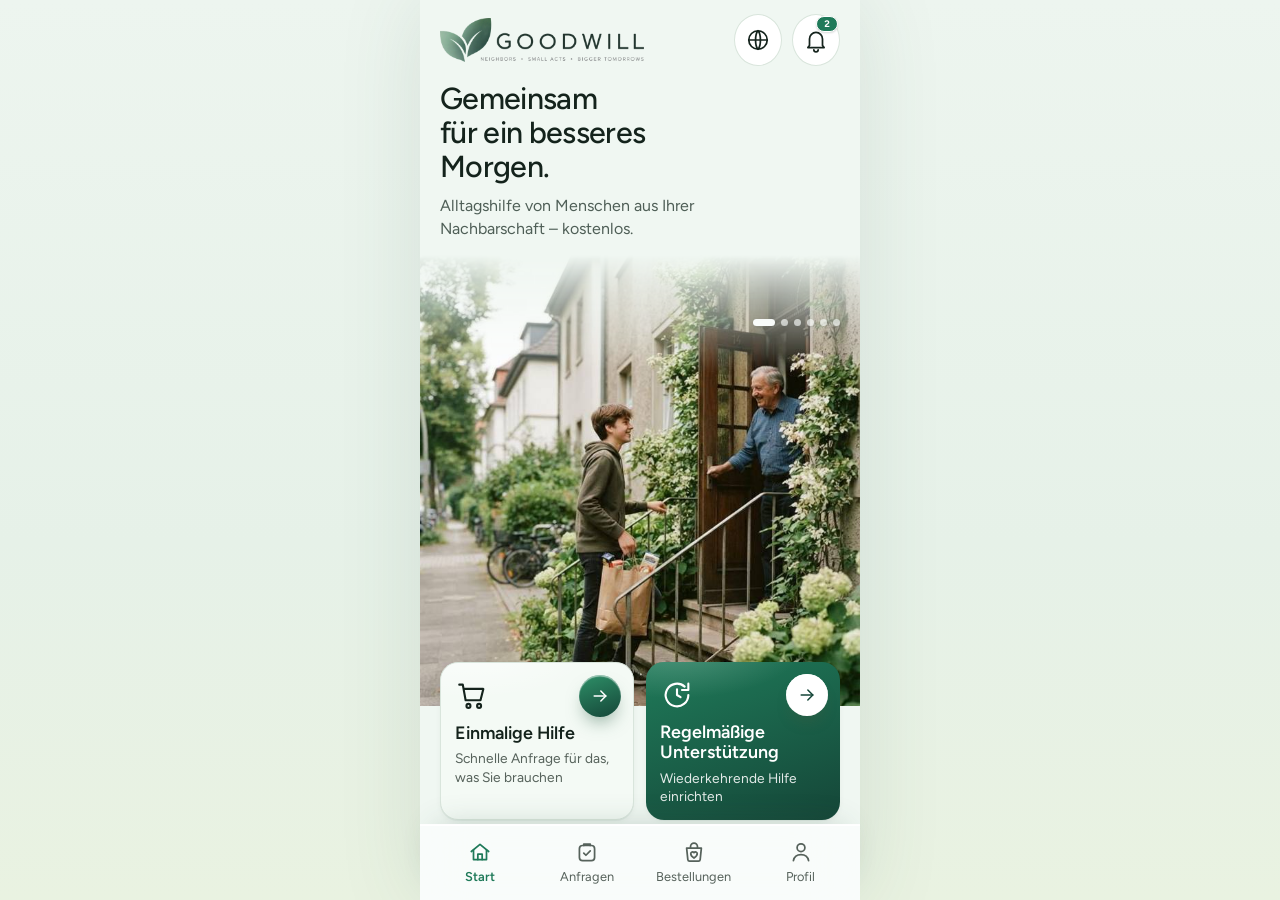
==== commit 4cad12ec: "Add files via upload" ====
--- a/index.html
+++ b/index.html
@@ -2019,7 +2019,6 @@
     clearTimeout(toastTimer); toastTimer=setTimeout(()=>t.classList.add('hidden'),2600);
   }
   const soon = ()=>toast(L('In diesem Test noch nicht verfügbar','Not available in this test yet'));
-  const noNotif = ()=>toast(L('Keine neuen Benachrichtigungen','No new notifications'));
 
   /* ---------- Spracheingabe ---------- */
   function setMicUI(on){
@@ -2240,9 +2239,7 @@
   $('langBtn').onclick=openLang;
   document.querySelectorAll('[data-lang]').forEach(b=>b.onclick=openLang);
   $('stepHelper').onclick = ()=>show('helpers');
-  $('bellBtn').onclick = noNotif;
   $('tabs').onclick = e=>{ const t=e.target.closest('.tab'); if(!t) return; stopListening(); state.nav=[t.dataset.tab]; show(t.dataset.tab,false); };
-  document.querySelectorAll('[data-bell]').forEach(b=>b.onclick=noNotif);
   document.querySelectorAll('[data-soon]').forEach(b=>b.onclick=soon);
   document.querySelectorAll('[data-tabgo]').forEach(b=>b.onclick=()=>{ state.nav=[b.dataset.tabgo]; show(b.dataset.tabgo,false); });
   document.querySelectorAll('[data-go]').forEach(b=>b.onclick=()=>show(b.dataset.go));
@@ -2371,7 +2368,7 @@
   /* Start: gespeicherte Sprache laden (Standard: Deutsch) */
   let saved='de'; try{ saved = localStorage.getItem('gw-lang')==='en' ? 'en' : 'de'; }catch(e){}
   applyLang(saved);
-  window.GWApp = {renderAll, applyLang, show, state, toast, goBack, getItem, amountText, numText, emo, setVal, inc, dec, startRequest, resetView, renderReqs, renderSent, commitOrder};
+  window.GWApp = {ORDERS, renderAll, applyLang, show, state, toast, goBack, getItem, amountText, numText, emo, setVal, inc, dec, startRequest, resetView, renderReqs, renderSent, commitOrder};
 })();
 </script>
 <div class="scrim hidden" id="hscrim"></div>
@@ -2586,7 +2583,7 @@
   document.addEventListener('keydown', e=>{ if(e.key==='Escape' && !sheet().classList.contains('hidden')) close(); });
   sheet().setAttribute('tabindex','-1');
   render();
-  window.GWHon = {render, open, score:id=>S[id].score};
+  window.GWHon = {render, open, score:id=>S[id].score, pending:()=>!!S.pending};
 })();
 </script>
 <div class="scrim hidden" id="fscrim"></div>
@@ -3093,7 +3090,415 @@
 
   if(simple) applySimple(true, true);
   render();
-  window.GWFlow = {review, render, reset, slotText, buyAgainHTML};
+  window.GWFlow = {review, render, reset, slotText, buyAgainHTML, openChat, resumeDraft,
+    info:()=>{ chatInit(); return {chat:RT.chat, chatUnread:RT.chatUnread, draft:FL.draft, approval:RT.approval, care:FL.care}; }};
+})();
+</script>
+<style>
+/* ===== Benachrichtigungen ===== */
+.bell,.hbtn{position:relative;}
+.nbadge{position:absolute;top:1px;right:1px;min-width:14px;height:14px;padding:0 3px;border-radius:999px;background:#1F7A59;color:#fff;font-size:9.5px;font-weight:700;line-height:14px;text-align:center;font-variant-numeric:tabular-nums;border:1.5px solid #fff;box-sizing:content-box;pointer-events:none;box-shadow:0 1px 2px rgba(0,0,0,.15);}
+.nsx{max-height:88dvh;overflow-y:auto;gap:12px;outline:none;}
+.n-head{display:flex;align-items:center;justify-content:space-between;gap:12px;}
+.n-head h3{font-weight:500;font-size:1.45rem;letter-spacing:-.01em;}
+.n-head .n-all{font-size:.85rem;font-weight:600;color:#2F6B55;padding:8px 10px;border-radius:12px;min-height:44px;}
+.n-sec{font-size:.78rem;text-transform:uppercase;letter-spacing:.05em;color:var(--mute);font-weight:600;margin:6px 0 -4px;}
+.n-list{display:flex;flex-direction:column;gap:8px;}
+.n-it{display:grid;grid-template-columns:44px 1fr auto;align-items:center;gap:12px;width:100%;text-align:left;padding:12px;border-radius:18px;background:rgba(255,255,255,.75);border:1px solid var(--line);}
+.n-it.unread{background:#fff;border-color:rgba(79,122,104,.35);box-shadow:0 6px 18px -12px rgba(40,80,60,.45);}
+.n-ic{width:44px;height:44px;border-radius:14px;display:flex;align-items:center;justify-content:center;background:rgba(110,170,140,.18);}
+.n-ic.warm{background:rgba(240,190,160,.4);} .n-ic.grey{background:rgba(120,135,128,.14);}
+.n-ic svg{width:22px;height:22px;stroke:#2F6B55;fill:none;stroke-width:1.9;stroke-linecap:round;stroke-linejoin:round;}
+.n-ic.warm svg{stroke:#8A4A14;} .n-ic.grey svg{stroke:#5E6B64;}
+.n-tx{min-width:0;}
+.n-tx b{display:block;font-weight:600;font-size:.95rem;line-height:1.25;color:#2B3338;}
+.n-it:not(.unread) .n-tx b{font-weight:500;}
+.n-tx small{display:block;margin-top:2px;font-size:.82rem;color:#5F6A70;line-height:1.35;display:-webkit-box;-webkit-line-clamp:2;-webkit-box-orient:vertical;overflow:hidden;}
+.n-tx time{display:block;margin-top:4px;font-size:.74rem;color:var(--mute);}
+.n-side{display:flex;flex-direction:column;align-items:flex-end;gap:6px;}
+.n-dot{width:10px;height:10px;border-radius:50%;background:#1F7A59;box-shadow:0 0 0 2px rgba(31,122,89,.2);}
+.n-cta{font-size:.74rem;font-weight:600;color:#2F5B49;background:rgba(110,160,135,.22);padding:5px 10px;border-radius:999px;white-space:nowrap;}
+.n-cta.warm{background:rgba(240,190,160,.45);color:#8A4A14;}
+.n-empty{text-align:center;padding:26px 10px;color:var(--mute);}
+.n-empty b{display:block;color:var(--ink);font-weight:500;font-size:1.1rem;margin-bottom:4px;}
+.n-foot{display:flex;justify-content:center;}
+.n-foot button{min-height:48px;padding:0 22px;border-radius:14px;font-weight:600;color:#2F6B55;border:1.3px solid rgba(47,107,85,.5);background:rgba(255,255,255,.6);}
+</style>
+<div class="scrim hidden" id="nscrim"></div>
+<div class="sheet nsx hidden" id="nsheet" role="dialog" aria-modal="true" aria-labelledby="nTitle" tabindex="-1" data-dyn></div>
+<script id="notif">
+/* ============ BENACHRICHTIGUNGEN ============
+   Werden aus dem echten App-Zustand gebildet (Chat, Bewertung, Entwurf,
+   Freigabe, gesendete Anfragen, Bestellungen). Gelesen-Status wird gespeichert. */
+(function(){
+  const $ = id => document.getElementById(id);
+  const esc = s => String(s).replace(/&/g,'&amp;').replace(/</g,'&lt;').replace(/>/g,'&gt;').replace(/"/g,'&quot;');
+  const en = () => LANG === 'en';
+  const A = window.GWApp;
+  const KEY = 'gw-notif-v1';
+
+  let READ = {};
+  try{ const x = JSON.parse(localStorage.getItem(KEY)); if(x && typeof x === 'object') READ = x; }catch(e){}
+  const save = () => { try{ localStorage.setItem(KEY, JSON.stringify(READ)); }catch(e){} };
+  const markRead = ids => { ids.forEach(id => READ[id] = 1); save(); };
+
+  const I = {
+    chat:'<svg viewBox="0 0 24 24"><path d="M4 5h16v11H9l-5 4V5z"/></svg>',
+    star:'<svg viewBox="0 0 24 24"><path d="M12 3.5l2.6 5.3 5.9.9-4.3 4.1 1 5.8L12 16.9l-5.2 2.7 1-5.8-4.3-4.1 5.9-.9z"/></svg>',
+    edit:'<svg viewBox="0 0 24 24"><path d="M4 20h4L19 9l-4-4L4 16v4z"/></svg>',
+    people:'<svg viewBox="0 0 24 24"><circle cx="9" cy="8.5" r="3"/><path d="M3 19c.4-3.2 2.6-5 6-5s5.6 1.8 6 5"/><path d="M16 6.5a3 3 0 0 1 0 5.5M18 14c1.7.5 2.7 2 3 5"/></svg>',
+    send:'<svg viewBox="0 0 24 24"><path d="M21 3L3 10.5l7 2.5 2.5 7L21 3z"/><path d="M10 13l11-10"/></svg>',
+    check:'<svg viewBox="0 0 24 24"><path d="M4.5 12.8l5 5L19.5 7"/></svg>',
+    heart:'<svg viewBox="0 0 24 24"><path d="M12 20s-7-4.3-7-9.5A4 4 0 0 1 12 8a4 4 0 0 1 7 2.5C19 15.7 12 20 12 20z"/></svg>',
+    bell:'<svg viewBox="0 0 24 24"><path d="M6 17V11a6 6 0 0 1 12 0v6l1.5 2h-15L6 17z"/><path d="M10 21a2 2 0 0 0 4 0"/></svg>'
+  };
+
+  const ago = ts => {
+    const m = Math.round((Date.now() - ts) / 60000);
+    if(m < 1) return L('Gerade eben','Just now');
+    if(m < 60) return L('vor '+m+' Min.', m+' min ago');
+    const h = Math.round(m / 60);
+    if(h < 24) return L('vor '+h+' Std.', h+' h ago');
+    return new Date(ts).toLocaleDateString(en()?'en-GB':'de-DE',{weekday:'short',day:'numeric',month:'short'});
+  };
+  const itemNames = items => items.map(x => { try{ return iName(x.it || A.getItem(x.id) || x.custom || {name:'?'}); }catch(e){ return '?'; } }).join(', ');
+
+  /* ---------- Liste aus dem App-Zustand bilden ---------- */
+  function build(){
+    const out = [];
+    const F = window.GWFlow && GWFlow.info ? GWFlow.info() : null;
+
+    if(F && F.chat && F.chat.length){
+      const last = F.chat[F.chat.length-1];
+      out.push({id:'chat-'+F.chat.length, icon:'chat', urgent:F.chatUnread,
+        title:L('Nachricht von Akash','Message from Akash'),
+        text:en() ? (last.en || last.de) : last.de,
+        when:L('Heute','Today'), cta:F.chatUnread ? L('Antworten','Reply') : L('Öffnen','Open'),
+        go:() => GWFlow.openChat()});
+    }
+    if(window.GWHon && GWHon.pending && GWHon.pending()){
+      out.push({id:'rate-akash', icon:'star', tone:'warm', urgent:true,
+        title:L('Akash hat geliefert','Akash has delivered'),
+        text:L('Ist alles angekommen? Ihre Bewertung hilft der Nachbarschaft.','Did everything arrive? Your rating helps the neighbourhood.'),
+        when:L('Heute','Today'), cta:L('Bewerten','Rate'), ctaTone:'warm',
+        go:() => GWHon.open('akash','rate')});
+    }
+    if(F && F.approval === 'pending' && F.care){
+      out.push({id:'approval', icon:'people', tone:'warm', urgent:true,
+        title:L('Wartet auf Freigabe','Waiting for approval'),
+        text:F.care.name + L(' prüft Ihre Bestellung.',' is checking your order.'),
+        when:L('Heute','Today'), go:() => goTab('req')});
+    }
+    if(F && F.draft){
+      out.push({id:'draft-'+(F.draft.ts || F.draft.items.length), icon:'edit', tone:'warm',
+        title:L('Ihr Entwurf ist gespeichert','Your draft is saved'),
+        text:itemNames(F.draft.items),
+        when:F.draft.ts ? ago(F.draft.ts) : L('Heute','Today'), cta:L('Fortsetzen','Continue'), ctaTone:'warm',
+        go:() => GWFlow.resumeDraft()});
+    }
+    (A.state.reqs || []).forEach(r => {
+      out.push({id:'req-'+r.ts, icon:'send', ts:r.ts,
+        title:L('Anfrage gesendet','Request sent'),
+        text:L('Helfer in Ihrer Nähe wurden informiert: ','Helpers near you were informed: ') + itemNames(r.items),
+        when:ago(r.ts), go:() => goTab('req')});
+    });
+    (A.ORDERS || []).slice(0,3).forEach((o,i) => {
+      out.push({id:'order-'+i+'-'+o.who, icon:'check', tone:'grey', old:true,
+        title:L('Bestellung zugestellt','Order delivered'),
+        text:L('Von ','By ') + o.who + ' · ' + (o.t ? o.t[en()?1:0] : L('Danke an Ihre Nachbarschaft!','Thanks to your neighbourhood!')),
+        when:en() ? o.en : o.de, go:() => goTab('orders')});
+    });
+    out.push({id:'welcome', icon:'heart', tone:'grey', old:true,
+      title:L('Willkommen bei Goodwill','Welcome to Goodwill'),
+      text:L('Hier sehen Sie Nachrichten Ihrer Helfer und den Stand Ihrer Anfragen.','Here you see messages from your helpers and the status of your requests.'),
+      when:'', go:null});
+
+    out.forEach(n => { n.unread = n.urgent || (!n.old && !READ[n.id]); });
+    return out;
+  }
+
+  function goTab(t){ A.state.nav = [t]; A.show(t, false); }
+
+  /* ---------- Zeichnen ---------- */
+  const row = (n, i) => `<button class="n-it${n.unread?' unread':''}" type="button" data-i="${i}">
+      <span class="n-ic ${n.tone||''}">${I[n.icon]}</span>
+      <span class="n-tx"><b>${esc(n.title)}</b><small>${esc(n.text)}</small>${n.when?`<time>${esc(n.when)}</time>`:''}</span>
+      <span class="n-side">${n.unread?`<i class="n-dot" aria-label="${L('Neu','New')}"></i>`:''}${n.cta?`<span class="n-cta ${n.ctaTone||''}">${esc(n.cta)}</span>`:''}</span>
+    </button>`;
+
+  let LIST = [];
+  function renderSheet(){
+    LIST = build();
+    const fresh = LIST.filter(n => n.unread), older = LIST.filter(n => !n.unread);
+    const markable = fresh.filter(n => !n.urgent).length;
+    let h = '<div class="grab"></div>';
+    h += `<div class="n-head"><h3 id="nTitle">${L('Benachrichtigungen','Notifications')}</h3>${markable?`<button class="n-all" type="button" data-a="all">${L('Alle gelesen','Mark all read')}</button>`:''}</div>`;
+    if(!LIST.length) h += `<div class="n-empty">${I.bell}<b>${L('Alles erledigt','All caught up')}</b>${L('Keine neuen Benachrichtigungen.','No new notifications.')}</div>`;
+    if(fresh.length) h += `<p class="n-sec">${L('Neu','New')} · ${fresh.length}</p><div class="n-list">${fresh.map(n=>row(n, LIST.indexOf(n))).join('')}</div>`;
+    if(older.length) h += `<p class="n-sec">${L('Früher','Earlier')}</p><div class="n-list">${older.map(n=>row(n, LIST.indexOf(n))).join('')}</div>`;
+    h += `<div class="n-foot"><button type="button" data-a="close">${L('Schließen','Close')}</button></div>`;
+    $('nsheet').innerHTML = h;
+  }
+
+  function renderBadge(){
+    const n = build().filter(x => x.unread).length;
+    document.querySelectorAll('#bellBtn, [data-bell]').forEach(b => {
+      let s = b.querySelector('.nbadge');
+      if(!n){ if(s) s.remove(); b.setAttribute('aria-label', L('Benachrichtigungen','Notifications')); return; }
+      if(!s){ s = document.createElement('span'); s.className = 'nbadge'; b.appendChild(s); }
+      s.textContent = n > 9 ? '9+' : n;
+      b.setAttribute('aria-label', L('Benachrichtigungen, '+n+' neu','Notifications, '+n+' new'));
+    });
+  }
+
+  /* ---------- Öffnen / Schließen ---------- */
+  let opener = null;
+  function open(){
+    opener = document.activeElement;
+    renderSheet();
+    $('nscrim').classList.remove('hidden'); $('nsheet').classList.remove('hidden');
+    $('nsheet').scrollTop = 0; $('nsheet').focus({preventScroll:true});
+  }
+  function close(){
+    $('nscrim').classList.add('hidden'); $('nsheet').classList.add('hidden');
+    markRead(LIST.filter(n => !n.urgent).map(n => n.id));   // gesehen = gelesen
+    renderBadge();
+    if(opener && opener.focus) opener.focus({preventScroll:true});
+  }
+  const isOpen = () => !$('nsheet').classList.contains('hidden');
+
+  $('nsheet').onclick = e => {
+    const a = e.target.closest('[data-a]');
+    if(a){ if(a.dataset.a === 'close') close(); else { markRead(LIST.filter(n=>!n.urgent).map(n=>n.id)); renderSheet(); renderBadge(); } return; }
+    const b = e.target.closest('[data-i]'); if(!b) return;
+    const n = LIST[+b.dataset.i]; if(!n) return;
+    markRead([n.id]);
+    if(!n.go){ renderSheet(); renderBadge(); return; }
+    $('nscrim').classList.add('hidden'); $('nsheet').classList.add('hidden');
+    n.go();
+    renderBadge();
+  };
+  $('nscrim').onclick = close;
+  document.addEventListener('keydown', e => { if(e.key === 'Escape' && isOpen()) close(); });
+
+  document.querySelectorAll('#bellBtn, [data-bell]').forEach(b => b.onclick = open);
+  /* Zustand ändert sich durch Tippen (Chat, Bewertung, Sprache …): Zähler danach auffrischen */
+  document.addEventListener('click', () => setTimeout(renderBadge, 0));
+  document.addEventListener('submit', () => setTimeout(renderBadge, 1000));
+
+  renderBadge();
+  window.GWNotif = {open, close, render:renderBadge};
+})();
+</script>
+<style>
+/* ===== Ansicht / Rolle ===== */
+.rolepick{display:flex;flex-direction:column;gap:10px;}
+.rcard{display:grid;grid-template-columns:52px 1fr 26px;align-items:center;gap:14px;width:100%;text-align:left;padding:14px;border-radius:20px;background:rgba(255,255,255,.8);border:1.5px solid var(--line);}
+.rcard.on{border-color:#1F7A59;background:#fff;box-shadow:0 8px 22px -14px rgba(31,122,89,.6);}
+.rcard .ric{width:52px;height:52px;border-radius:16px;display:flex;align-items:center;justify-content:center;}
+.rcard .ric svg{width:26px;height:26px;fill:none;stroke-width:1.8;stroke-linecap:round;stroke-linejoin:round;}
+.ric.r-recv{background:rgba(110,170,140,.2);} .ric.r-recv svg{stroke:#2F6B55;}
+.ric.r-help{background:rgba(240,190,160,.45);} .ric.r-help svg{stroke:#8A4A14;}
+.ric.r-guard{background:rgba(150,170,220,.28);} .ric.r-guard svg{stroke:#3A4F8A;}
+.rcard b{display:block;font-weight:600;font-size:1.05rem;}
+.rcard small{display:block;font-size:.85rem;color:var(--mute);line-height:1.35;margin-top:2px;}
+.rcard .rck{width:26px;height:26px;border-radius:50%;border:2px solid var(--line);display:flex;align-items:center;justify-content:center;}
+.rcard.on .rck{background:#1F7A59;border-color:#1F7A59;}
+.rcard .rck svg{width:16px;height:16px;stroke:#fff;fill:none;stroke-width:2.6;stroke-linecap:round;stroke-linejoin:round;}
+.r-title{font-weight:500;font-size:1.45rem;letter-spacing:-.01em;}
+.r-sub{color:var(--mute);font-size:.95rem;margin-top:-8px;}
+body.role-helper #s-home .tiles, body.role-guardian #s-home .tiles{display:none;}
+body.role-helper #s-home .herophoto, body.role-guardian #s-home .herophoto{max-height:150px;}
+#roleHome{display:flex;flex-direction:column;gap:12px;margin-top:16px;}
+#roleHome:empty{display:none;}
+.rh-sec{font-size:.78rem;text-transform:uppercase;letter-spacing:.05em;color:var(--mute);font-weight:600;margin-top:4px;}
+.rh-stats{display:grid;grid-template-columns:repeat(3,1fr);gap:8px;}
+.rh-stat{padding:12px 6px;border-radius:16px;background:rgba(255,255,255,.8);border:1px solid var(--line);text-align:center;}
+.rh-stat b{display:block;font-size:1.3rem;font-weight:600;color:#1F5C45;}
+.rh-stat small{display:block;font-size:.74rem;color:var(--mute);line-height:1.2;}
+.rh-card{padding:14px;border-radius:20px;background:rgba(255,255,255,.85);border:1px solid var(--line);display:flex;flex-direction:column;gap:10px;}
+.rh-top{display:flex;align-items:center;gap:12px;}
+.rh-av{flex:none;width:44px;height:44px;border-radius:50%;display:flex;align-items:center;justify-content:center;font-weight:600;color:#2F6B55;background:rgba(110,170,140,.22);}
+.rh-top .t{flex:1;min-width:0;} .rh-top b{display:block;font-weight:600;}
+.rh-top small{display:block;font-size:.82rem;color:var(--mute);}
+.rh-items{font-size:.92rem;color:#3B464C;line-height:1.4;}
+.rh-when{font-size:.82rem;color:var(--mute);}
+.rh-acts{display:flex;gap:8px;}
+.rh-btn{flex:1;min-height:48px;border-radius:14px;font-weight:600;font-size:.95rem;}
+.rh-btn.pri{background:#1F7A59;color:#fff;}
+.rh-btn.sec{border:1.3px solid rgba(47,107,85,.45);color:#2F6B55;background:rgba(255,255,255,.7);}
+.rh-btn.done{background:rgba(31,122,89,.12);color:#1F5C45;cursor:default;}
+.rh-row{display:flex;align-items:center;gap:10px;padding:10px 0;border-top:1px solid var(--line);font-size:.92rem;}
+.rh-row:first-of-type{border-top:none;}
+.rh-row span{flex:1;min-width:0;} .rh-row small{display:block;color:var(--mute);font-size:.8rem;}
+.rh-ok{width:28px;height:28px;flex:none;border-radius:50%;display:flex;align-items:center;justify-content:center;background:rgba(120,135,128,.14);}
+.rh-ok svg{width:16px;height:16px;stroke:#5E6B64;fill:none;stroke-width:2.4;stroke-linecap:round;stroke-linejoin:round;}
+</style>
+<div class="scrim hidden" id="rscrim"></div>
+<div class="sheet nsx hidden" id="rsheet" role="dialog" aria-modal="true" aria-labelledby="rTitle" tabindex="-1" data-dyn></div>
+<script id="roles">
+/* ============ ANSICHT: EMPFÄNGER · HELFER · BETREUER ============
+   Die gewählte Rolle bestimmt die Startseite. Wird gespeichert. */
+(function(){
+  const $ = id => document.getElementById(id);
+  const esc = s => String(s).replace(/&/g,'&amp;').replace(/</g,'&lt;').replace(/>/g,'&gt;').replace(/"/g,'&quot;');
+  const en = () => LANG === 'en';
+  const A = window.GWApp;
+  const KEY = 'gw-role-v1';
+
+  let R = {role:'recv', accepted:{}, approvals:{}};
+  try{ const x = JSON.parse(localStorage.getItem(KEY)); if(x && typeof x === 'object') R = Object.assign(R, x); }catch(e){}
+  const save = () => { try{ localStorage.setItem(KEY, JSON.stringify(R)); }catch(e){} };
+
+  const I = {
+    recv:'<svg viewBox="0 0 24 24"><path d="M4 11.5L12 5l8 6.5"/><path d="M6 10.5V19h12v-8.5"/><path d="M10 19v-5h4v5"/></svg>',
+    help:'<svg viewBox="0 0 24 24"><path d="M5.2 8.5h13.6l-1.1 10.6a1.6 1.6 0 0 1-1.6 1.4H7.9a1.6 1.6 0 0 1-1.6-1.4L5.2 8.5z"/><path d="M8.8 8.5V7a3.2 3.2 0 0 1 6.4 0v1.5"/></svg>',
+    guard:'<svg viewBox="0 0 24 24"><path d="M12 3l7 3v5c0 4.5-3 8-7 10-4-2-7-5.5-7-10V6l7-3z"/><path d="M9.5 12.5a2.5 2.5 0 0 1 5 0"/><circle cx="12" cy="9.5" r="1.6"/></svg>',
+    check:'<svg viewBox="0 0 24 24"><path d="M4.5 12.8l5 5L19.5 7"/></svg>',
+    eye:'<svg viewBox="0 0 24 24"><path d="M2.5 12S6 5.5 12 5.5 21.5 12 21.5 12 18 18.5 12 18.5 2.5 12 2.5 12z"/><circle cx="12" cy="12" r="3"/></svg>'
+  };
+  const ROLES = [
+    {id:'recv',  icon:'recv',  de:'Empfänger',         en:'Receiver',
+     dde:'Ich bekomme Hilfe beim Einkaufen und im Alltag.', den:'I get help with shopping and everyday tasks.'},
+    {id:'help',  icon:'help',  de:'Helfer',            en:'Helper',
+     dde:'Ich helfe Menschen in meiner Nachbarschaft.',    den:'I help people in my neighbourhood.'},
+    {id:'guard', icon:'guard', de:'Betreuer',          en:'Guardian',
+     dde:'Ich kümmere mich um einen Angehörigen und gebe Bestellungen frei.', den:'I look after a relative and approve their orders.'}
+  ];
+  const role = () => ROLES.find(r => r.id === R.role) || ROLES[0];
+  const rName = r => en() ? r.en : r.de;
+
+  /* ---------- Demo-Daten ---------- */
+  const OPEN = [
+    {id:'weber',  who:'Margarete Weber', ini:'MW', area:'Altstadt',      km:'0,4', kmEn:'0.4',
+     de:'Milch, Brot, Äpfel',                en:'Milk, bread, apples',            wde:'Heute · sobald möglich', wen:'Today · as soon as possible'},
+    {id:'schulz', who:'Herr Schulz',     ini:'S',  area:'Stadtfeld Ost', km:'1,2', kmEn:'1.2',
+     de:'Rezept in der Apotheke abholen',    en:'Pick up a prescription at the pharmacy', wde:'Morgen · Vormittag', wen:'Tomorrow · morning'},
+    {id:'yilmaz', who:'Frau Yilmaz',     ini:'Y',  area:'Sudenburg',     km:'2,0', kmEn:'2.0',
+     de:'Wocheneinkauf (7 Artikel)',         en:'Weekly shop (7 items)',          wde:'Fr. · Nachmittag',  wen:'Fri · afternoon'}
+  ];
+  const PENDING = [
+    {id:'ap1', de:'Kaffee, Butter, Joghurt', en:'Coffee, butter, yoghurt', wde:'Heute, 09:12', wen:'Today, 9:12 am'}
+  ];
+
+  /* ---------- Startseite je Rolle ---------- */
+  const homeTitle = $('s-home').querySelector('h1.display'), homeLead = $('s-home').querySelector('p.lead');
+  let host = $('roleHome');
+  if(!host){ host = document.createElement('div'); host.id = 'roleHome'; $('s-home').querySelector('.tiles').after(host); }
+
+  function helperHome(){
+    const sc = window.GWHon && GWHon.score ? GWHon.score('akash') : 82;
+    const n = 26 + Object.keys(R.accepted).length;
+    let h = `<div class="rh-stats">
+      <div class="rh-stat"><b>${n}</b><small>${L('Hilfen','Times helped')}</small></div>
+      <div class="rh-stat"><b>${sc}</b><small>${L('Ehrlichkeit','Honesty')}</small></div>
+      <div class="rh-stat"><b>${OPEN.length - Object.keys(R.accepted).length}</b><small>${L('Offen in der Nähe','Open nearby')}</small></div></div>`;
+    h += `<p class="rh-sec">${L('Anfragen in Ihrer Nähe','Requests near you')}</p>`;
+    h += OPEN.map(o => {
+      const done = R.accepted[o.id];
+      return `<div class="rh-card"><div class="rh-top"><span class="rh-av">${esc(o.ini)}</span><span class="t"><b>${esc(o.who)}</b><small>${esc(o.area)} · ${en()?o.kmEn:o.km} km</small></span></div>
+        <div class="rh-items">${esc(en()?o.en:o.de)}</div><div class="rh-when">${esc(en()?o.wen:o.wde)}</div>
+        <div class="rh-acts">${done
+          ? `<button class="rh-btn done" type="button" disabled>${I.check.replace('<svg','<svg style="width:16px;height:16px;vertical-align:-3px;stroke:currentColor;fill:none;stroke-width:2.4"')} ${L('Übernommen','Accepted')}</button><button class="rh-btn sec" type="button" data-r="undo" data-id="${o.id}">${L('Zurückgeben','Give back')}</button>`
+          : `<button class="rh-btn pri" type="button" data-r="accept" data-id="${o.id}">${L('Übernehmen','Accept')}</button>`}</div></div>`;
+    }).join('');
+    return h;
+  }
+
+  function guardianHome(){
+    const orders = (A.ORDERS || []).slice(0,3);
+    let h = `<div class="rh-card"><div class="rh-top"><span class="rh-av">MW</span><span class="t"><b>Margarete Weber</b><small>${L('Sie betreuen · Altstadt, Magdeburg','You look after · Altstadt, Magdeburg')}</small></span></div>
+      <div class="rh-acts"><button class="rh-btn pri" type="button" data-r="orderfor">${L('Für sie bestellen','Order for her')}</button></div></div>`;
+    const open = PENDING.filter(p => !R.approvals[p.id]);
+    h += `<p class="rh-sec">${L('Freigaben','Approvals')}${open.length ? ' · '+open.length : ''}</p>`;
+    h += open.length ? open.map(p => `<div class="rh-card"><div class="rh-items"><b>${L('Neue Bestellung','New order')}</b><br>${esc(en()?p.en:p.de)}</div><div class="rh-when">${esc(en()?p.wen:p.wde)}</div>
+        <div class="rh-acts"><button class="rh-btn pri" type="button" data-r="approve" data-id="${p.id}">${L('Freigeben','Approve')}</button><button class="rh-btn sec" type="button" data-r="decline" data-id="${p.id}">${L('Ablehnen','Decline')}</button></div></div>`).join('')
+      : `<div class="rh-card"><div class="rh-items">${L('Keine offenen Freigaben. Alles erledigt.','No open approvals. All done.')}</div>${PENDING.some(p=>R.approvals[p.id])?`<div class="rh-acts"><button class="rh-btn sec" type="button" data-r="resetap">${L('Beispiel erneut zeigen','Show example again')}</button></div>`:''}</div>`;
+    h += `<p class="rh-sec">${L('Letzte Bestellungen','Recent orders')}</p><div class="rh-card">` +
+      orders.map(o => `<div class="rh-row"><span class="rh-ok">${I.check}</span><span>${L('Von ','By ')+esc(o.who)}<small>${esc(en()?o.en:o.de)}</small></span></div>`).join('') + '</div>';
+    return h;
+  }
+
+  const HOME0 = {title: homeTitle.innerHTML, lead: homeLead.innerHTML};
+  function renderHome(){
+    const r = R.role;
+    document.body.classList.toggle('role-helper', r === 'help');
+    document.body.classList.toggle('role-guardian', r === 'guard');
+    if(r === 'help'){
+      homeTitle.innerHTML = L('Danke, dass<br>Sie helfen.','Thank you<br>for helping.');
+      homeLead.textContent = L('Diese Nachbarn brauchen gerade Unterstützung.','These neighbours need support right now.');
+      host.innerHTML = helperHome();
+    } else if(r === 'guard'){
+      homeTitle.innerHTML = L('Gut umsorgt –<br>auch aus<br>der Ferne.','Well cared for –<br>even from<br>afar.');
+      homeLead.textContent = L('Behalten Sie die Einkäufe Ihrer Angehörigen im Blick.','Keep an eye on your relative’s shopping.');
+      host.innerHTML = guardianHome();
+    } else {
+      homeTitle.innerHTML = L('Gemeinsam<br>für ein besseres<br>Morgen.','Together<br>for a better<br>tomorrow.');
+      homeLead.textContent = L('Alltagshilfe von Menschen aus Ihrer Nachbarschaft – kostenlos.','Everyday help from people in your neighbourhood – free of charge.');
+      host.innerHTML = '';
+    }
+  }
+
+  host.onclick = e => {
+    const b = e.target.closest('[data-r]'); if(!b) return;
+    const a = b.dataset.r, id = b.dataset.id;
+    if(a === 'accept'){ R.accepted[id] = Date.now(); const o = OPEN.find(x=>x.id===id); A.toast(L('Danke! '+o.who+' wurde informiert.','Thanks! '+o.who+' has been informed.')); }
+    else if(a === 'undo'){ delete R.accepted[id]; A.toast(L('Anfrage zurückgegeben','Request given back')); }
+    else if(a === 'approve'){ R.approvals[id] = 'ok'; A.toast(L('Bestellung freigegeben – Helfer werden informiert','Order approved – helpers are being informed')); }
+    else if(a === 'decline'){ R.approvals[id] = 'no'; A.toast(L('Bestellung abgelehnt','Order declined')); }
+    else if(a === 'resetap'){ R.approvals = {}; }
+    else if(a === 'orderfor'){ A.startRequest(null); return; }
+    save(); renderHome();
+  };
+
+  /* ---------- Profil-Zeile ---------- */
+  let prow = $('roleRow');
+  if(!prow){
+    prow = document.createElement('button');
+    prow.type = 'button'; prow.id = 'roleRow'; prow.className = 'prow glass';
+    $('careBanner').before(prow);
+    prow.onclick = open;
+  }
+  function renderRow(){
+    prow.innerHTML = `<span class="ci">${I.eye}</span><span class="tx">${L('Ansicht','View')}</span><em class="val">${esc(rName(role()))}</em><svg class="r" viewBox="0 0 24 24"><path d="M9 5l7 7-7 7"/></svg>`;
+  }
+
+  /* ---------- Auswahl-Dialog ---------- */
+  let opener = null;
+  function renderSheet(){
+    $('rsheet').innerHTML = `<div class="grab"></div><h3 class="r-title" id="rTitle">${L('Ansicht wählen','Choose your view')}</h3>
+      <p class="r-sub">${L('Wie möchten Sie Goodwill nutzen? Sie können das jederzeit ändern.','How would you like to use Goodwill? You can change this at any time.')}</p>
+      <div class="rolepick" role="radiogroup" aria-labelledby="rTitle">${ROLES.map(r => `<button class="rcard${r.id===R.role?' on':''}" type="button" role="radio" aria-checked="${r.id===R.role}" data-role="${r.id}">
+        <span class="ric r-${r.icon==='help'?'help':r.icon==='guard'?'guard':'recv'}">${I[r.icon]}</span>
+        <span><b>${esc(rName(r))}</b><small>${esc(en()?r.den:r.dde)}</small></span><span class="rck">${r.id===R.role?I.check:''}</span></button>`).join('')}</div>
+      <div class="n-foot"><button type="button" data-a="close">${L('Schließen','Close')}</button></div>`;
+  }
+  function open(){
+    opener = document.activeElement; renderSheet();
+    $('rscrim').classList.remove('hidden'); $('rsheet').classList.remove('hidden');
+    $('rsheet').scrollTop = 0; $('rsheet').focus({preventScroll:true});
+  }
+  function close(){
+    $('rscrim').classList.add('hidden'); $('rsheet').classList.add('hidden');
+    if(opener && opener.focus) opener.focus({preventScroll:true});
+  }
+  $('rsheet').onclick = e => {
+    if(e.target.closest('[data-a=close]')) return close();
+    const c = e.target.closest('[data-role]'); if(!c) return;
+    R.role = c.dataset.role; save(); render(); close();
+    A.state.nav = ['home']; A.show('home', false);
+    A.toast(L('Ansicht: ','View: ') + rName(role()));
+  };
+  $('rscrim').onclick = close;
+  document.addEventListener('keydown', e => { if(e.key === 'Escape' && !$('rsheet').classList.contains('hidden')) close(); });
+
+  function render(){ renderHome(); renderRow(); }
+  /* Sprache wird per Tippen geändert: danach neu zeichnen */
+  let lastLang = LANG;
+  document.addEventListener('click', () => setTimeout(() => { if(LANG !== lastLang){ lastLang = LANG; render(); } }, 0));
+
+  render();
+  window.GWRole = {open, render, role:() => R.role};
 })();
 </script>
 </body>
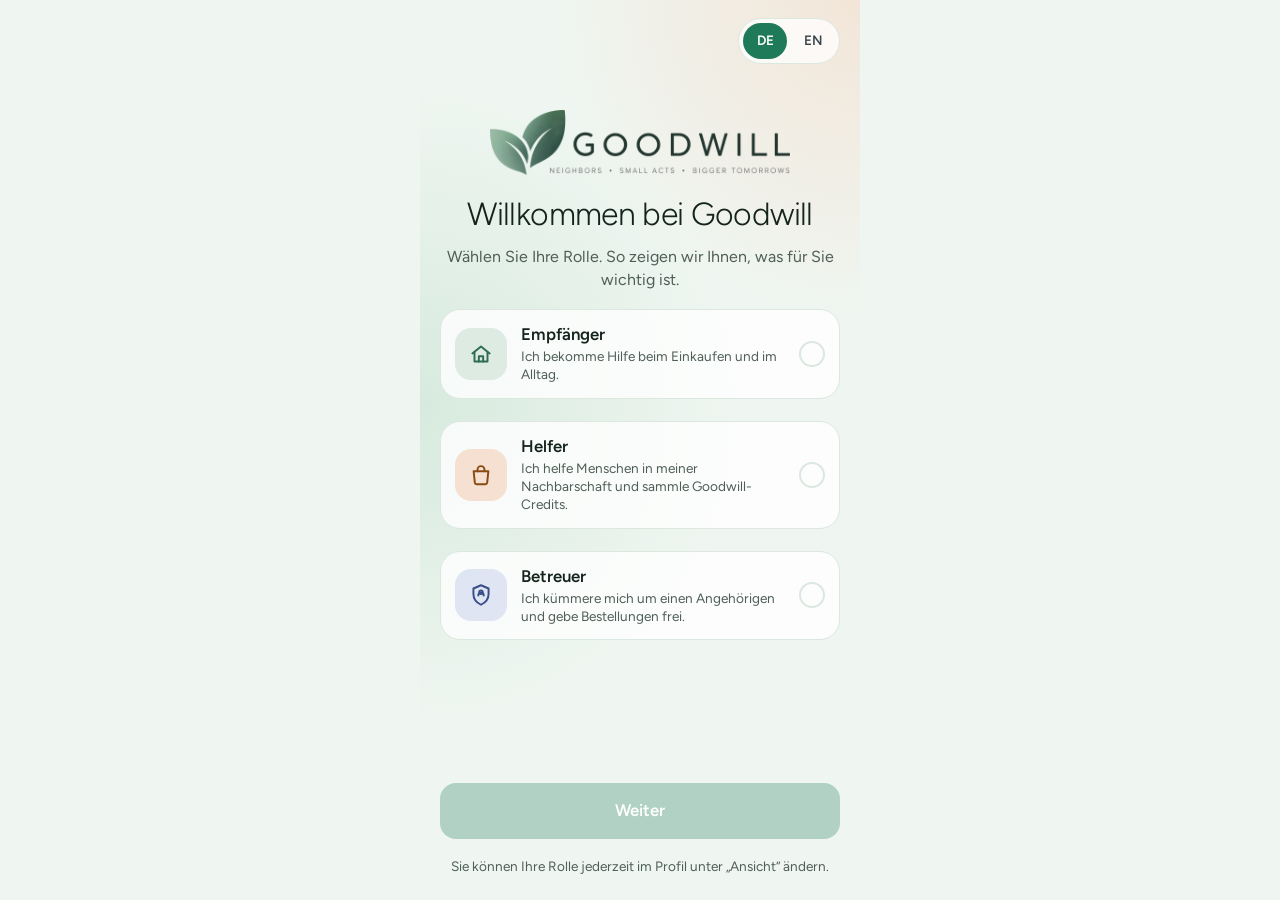
==== commit 139bea91: "Add files via upload" ====
--- a/index.html
+++ b/index.html
@@ -3292,6 +3292,12 @@
 </script>
 <style>
 /* ===== Ansicht / Rolle ===== */
+/* Startseite darf scrollen (vorher auf Bildschirmhöhe gesperrt) */
+html.lock,body.lock{overflow:visible !important;height:auto !important;overscroll-behavior:auto !important;}
+#s-home{height:auto !important;min-height:100dvh !important;overflow:visible !important;}
+body.role-helper #s-home .tiles, body.role-guardian #s-home .tiles{display:none;}
+body.role-helper #s-home .herophoto, body.role-guardian #s-home .herophoto{flex:none !important;height:160px !important;min-height:0 !important;}
+
 .rolepick{display:flex;flex-direction:column;gap:10px;}
 .rcard{display:grid;grid-template-columns:52px 1fr 26px;align-items:center;gap:14px;width:100%;text-align:left;padding:14px;border-radius:20px;background:rgba(255,255,255,.8);border:1.5px solid var(--line);}
 .rcard.on{border-color:#1F7A59;background:#fff;box-shadow:0 8px 22px -14px rgba(31,122,89,.6);}
@@ -3307,62 +3313,114 @@
 .rcard .rck svg{width:16px;height:16px;stroke:#fff;fill:none;stroke-width:2.6;stroke-linecap:round;stroke-linejoin:round;}
 .r-title{font-weight:500;font-size:1.45rem;letter-spacing:-.01em;}
 .r-sub{color:var(--mute);font-size:.95rem;margin-top:-8px;}
-body.role-helper #s-home .tiles, body.role-guardian #s-home .tiles{display:none;}
-body.role-helper #s-home .herophoto, body.role-guardian #s-home .herophoto{max-height:150px;}
+
 #roleHome{display:flex;flex-direction:column;gap:12px;margin-top:16px;}
 #roleHome:empty{display:none;}
-.rh-sec{font-size:.78rem;text-transform:uppercase;letter-spacing:.05em;color:var(--mute);font-weight:600;margin-top:4px;}
+.rh-sec{display:flex;justify-content:space-between;align-items:baseline;font-size:.78rem;text-transform:uppercase;letter-spacing:.05em;color:var(--mute);font-weight:600;margin-top:8px;}
+.rh-sec em{font-style:normal;text-transform:none;letter-spacing:0;font-weight:500;}
 .rh-stats{display:grid;grid-template-columns:repeat(3,1fr);gap:8px;}
 .rh-stat{padding:12px 6px;border-radius:16px;background:rgba(255,255,255,.8);border:1px solid var(--line);text-align:center;}
-.rh-stat b{display:block;font-size:1.3rem;font-weight:600;color:#1F5C45;}
+.rh-stat b{display:block;font-size:1.25rem;font-weight:600;color:#1F5C45;}
 .rh-stat small{display:block;font-size:.74rem;color:var(--mute);line-height:1.2;}
 .rh-card{padding:14px;border-radius:20px;background:rgba(255,255,255,.85);border:1px solid var(--line);display:flex;flex-direction:column;gap:10px;}
 .rh-top{display:flex;align-items:center;gap:12px;}
 .rh-av{flex:none;width:44px;height:44px;border-radius:50%;display:flex;align-items:center;justify-content:center;font-weight:600;color:#2F6B55;background:rgba(110,170,140,.22);}
+.rh-av.lg{width:56px;height:56px;font-size:1.1rem;}
 .rh-top .t{flex:1;min-width:0;} .rh-top b{display:block;font-weight:600;}
 .rh-top small{display:block;font-size:.82rem;color:var(--mute);}
 .rh-items{font-size:.92rem;color:#3B464C;line-height:1.4;}
 .rh-when{font-size:.82rem;color:var(--mute);}
+.rh-meta{display:flex;flex-wrap:wrap;gap:6px;}
+.rh-tag{display:inline-flex;align-items:center;height:26px;padding:0 10px;border-radius:999px;font-size:.76rem;font-weight:600;background:rgba(120,135,128,.12);color:#4A5650;}
+.rh-tag.green{background:rgba(31,122,89,.12);color:#1F5C45;}
+.rh-tag.warm{background:rgba(240,190,160,.4);color:#8A4A14;}
 .rh-acts{display:flex;gap:8px;}
 .rh-btn{flex:1;min-height:48px;border-radius:14px;font-weight:600;font-size:.95rem;}
 .rh-btn.pri{background:#1F7A59;color:#fff;}
 .rh-btn.sec{border:1.3px solid rgba(47,107,85,.45);color:#2F6B55;background:rgba(255,255,255,.7);}
-.rh-btn.done{background:rgba(31,122,89,.12);color:#1F5C45;cursor:default;}
 .rh-row{display:flex;align-items:center;gap:10px;padding:10px 0;border-top:1px solid var(--line);font-size:.92rem;}
-.rh-row:first-of-type{border-top:none;}
-.rh-row span{flex:1;min-width:0;} .rh-row small{display:block;color:var(--mute);font-size:.8rem;}
-.rh-ok{width:28px;height:28px;flex:none;border-radius:50%;display:flex;align-items:center;justify-content:center;background:rgba(120,135,128,.14);}
+.rh-row:first-child{border-top:none;padding-top:0;} .rh-row:last-child{padding-bottom:0;}
+.rh-row span.m{flex:1;min-width:0;} .rh-row small{display:block;color:var(--mute);font-size:.8rem;}
+.rh-row .amt{font-weight:600;white-space:nowrap;} .rh-row .amt.plus{color:#1F7A59;} .rh-row .amt.minus{color:#6B5A48;}
+.rh-ok{width:30px;height:30px;flex:none;border-radius:50%;display:flex;align-items:center;justify-content:center;background:rgba(120,135,128,.14);font-size:.8rem;font-weight:600;color:#4A5650;}
 .rh-ok svg{width:16px;height:16px;stroke:#5E6B64;fill:none;stroke-width:2.4;stroke-linecap:round;stroke-linejoin:round;}
+/* Credits-Karte */
+.cr{padding:18px;border-radius:24px;color:#fff;background:linear-gradient(150deg,#2E9068 0%,#1F7A59 50%,#154638 100%);box-shadow:0 14px 30px -16px rgba(21,70,56,.7);display:flex;flex-direction:column;gap:12px;}
+.cr .lab{font-size:.85rem;opacity:.85;font-weight:500;display:flex;align-items:center;gap:6px;}
+.cr .lab svg{width:18px;height:18px;stroke:#fff;fill:none;stroke-width:1.8;stroke-linecap:round;stroke-linejoin:round;}
+.cr .big{font-size:2.5rem;font-weight:300;letter-spacing:-.02em;line-height:1;}
+.cr .big small{font-size:1rem;opacity:.85;margin-left:6px;font-weight:400;}
+.cr .eur{font-size:.95rem;opacity:.9;margin-top:-6px;}
+.cr .split{display:grid;grid-template-columns:1fr 1fr;gap:8px;}
+.cr .split div{padding:10px 12px;border-radius:14px;background:rgba(255,255,255,.14);}
+.cr .split b{display:block;font-size:1.15rem;font-weight:600;}
+.cr .split small{font-size:.76rem;opacity:.85;}
+.cr .acts{display:flex;gap:8px;}
+.cr .acts button{flex:1;min-height:46px;border-radius:14px;font-weight:600;font-size:.92rem;}
+.cr .acts .w{background:#fff;color:#1F5C45;} .cr .acts .o{border:1.3px solid rgba(255,255,255,.6);color:#fff;}
+.cr .info{font-size:.85rem;line-height:1.45;background:rgba(255,255,255,.12);border-radius:14px;padding:10px 12px;}
+/* Fortschritt */
+.rh-prog{height:10px;border-radius:999px;background:rgba(120,150,135,.2);overflow:hidden;}
+.rh-prog i{display:block;height:100%;border-radius:999px;background:linear-gradient(90deg,#2E9068,#1F7A59);}
+.rh-pl{display:flex;justify-content:space-between;font-size:.88rem;} .rh-pl b{font-weight:600;}
+/* Auswahl-Chips */
+.rh-chips{display:flex;gap:6px;flex-wrap:wrap;}
+.rh-chips button{min-height:40px;padding:0 14px;border-radius:999px;font-size:.88rem;font-weight:600;border:1.3px solid var(--line);background:#fff;color:#3B464C;}
+.rh-chips button.on{background:#1F7A59;border-color:#1F7A59;color:#fff;}
+.rh-status{display:inline-flex;align-items:center;gap:6px;font-size:.8rem;font-weight:600;color:#1F5C45;}
+.rh-status i{width:8px;height:8px;border-radius:50%;background:#2EB872;}
 </style>
 <div class="scrim hidden" id="rscrim"></div>
 <div class="sheet nsx hidden" id="rsheet" role="dialog" aria-modal="true" aria-labelledby="rTitle" tabindex="-1" data-dyn></div>
 <script id="roles">
 /* ============ ANSICHT: EMPFÄNGER · HELFER · BETREUER ============
-   Die gewählte Rolle bestimmt die Startseite. Wird gespeichert. */
+   Die gewählte Rolle bestimmt die Startseite. Wird gespeichert.
+   Helfer verdienen Goodwill-Credits (10 Credits = 1 €). */
 (function(){
   const $ = id => document.getElementById(id);
   const esc = s => String(s).replace(/&/g,'&amp;').replace(/</g,'&lt;').replace(/>/g,'&gt;').replace(/"/g,'&quot;');
   const en = () => LANG === 'en';
   const A = window.GWApp;
-  const KEY = 'gw-role-v1';
-
-  let R = {role:'recv', accepted:{}, approvals:{}};
-  try{ const x = JSON.parse(localStorage.getItem(KEY)); if(x && typeof x === 'object') R = Object.assign(R, x); }catch(e){}
+  const KEY = 'gw-role-v2';
+  const EUR_PER_CREDIT = 0.10;
+
+  const fresh = () => ({
+    role:'recv', approvals:{}, limit:20,
+    tasks:{},                                   // id -> 'accepted' | 'done'
+    h:{balance:1240, lifetime:3864, month:480, helps:26, week:3, log:[
+      {ts:Date.now()-2*864e5,  de:'Lieferung für Frau Klein',   en:'Delivery for Mrs Klein',   c:40},
+      {ts:Date.now()-4*864e5,  de:'Apothekengang für Herrn Roth',en:'Pharmacy run for Mr Roth', c:30},
+      {ts:Date.now()-6*864e5,  de:'Wochenbonus (5 Hilfen)',     en:'Weekly bonus (5 helps)',   c:50},
+      {ts:Date.now()-9*864e5,  de:'Auszahlung aufs Konto',      en:'Payout to bank account',   c:-1000}
+    ]}
+  });
+  let R = fresh();
+  try{
+    const x = JSON.parse(localStorage.getItem(KEY));
+    if(x && typeof x === 'object' && x.h && typeof x.h.balance === 'number') R = Object.assign(fresh(), x);
+    else { const old = JSON.parse(localStorage.getItem('gw-role-v1')); if(old && old.role) R.role = old.role; }
+  }catch(e){}
   const save = () => { try{ localStorage.setItem(KEY, JSON.stringify(R)); }catch(e){} };
+
+  const num = n => n.toLocaleString(en()?'en-GB':'de-DE');
+  const eur = n => n.toLocaleString(en()?'en-GB':'de-DE',{style:'currency',currency:'EUR'});
+  const cEur = c => eur(c * EUR_PER_CREDIT);
+  const dShort = ts => new Date(ts).toLocaleDateString(en()?'en-GB':'de-DE',{weekday:'short',day:'numeric',month:'short'});
 
   const I = {
     recv:'<svg viewBox="0 0 24 24"><path d="M4 11.5L12 5l8 6.5"/><path d="M6 10.5V19h12v-8.5"/><path d="M10 19v-5h4v5"/></svg>',
     help:'<svg viewBox="0 0 24 24"><path d="M5.2 8.5h13.6l-1.1 10.6a1.6 1.6 0 0 1-1.6 1.4H7.9a1.6 1.6 0 0 1-1.6-1.4L5.2 8.5z"/><path d="M8.8 8.5V7a3.2 3.2 0 0 1 6.4 0v1.5"/></svg>',
     guard:'<svg viewBox="0 0 24 24"><path d="M12 3l7 3v5c0 4.5-3 8-7 10-4-2-7-5.5-7-10V6l7-3z"/><path d="M9.5 12.5a2.5 2.5 0 0 1 5 0"/><circle cx="12" cy="9.5" r="1.6"/></svg>',
     check:'<svg viewBox="0 0 24 24"><path d="M4.5 12.8l5 5L19.5 7"/></svg>',
-    eye:'<svg viewBox="0 0 24 24"><path d="M2.5 12S6 5.5 12 5.5 21.5 12 21.5 12 18 18.5 12 18.5 2.5 12 2.5 12z"/><circle cx="12" cy="12" r="3"/></svg>'
+    eye:'<svg viewBox="0 0 24 24"><path d="M2.5 12S6 5.5 12 5.5 21.5 12 21.5 12 18 18.5 12 18.5 2.5 12 2.5 12z"/><circle cx="12" cy="12" r="3"/></svg>',
+    coin:'<svg viewBox="0 0 24 24"><ellipse cx="12" cy="6.5" rx="7" ry="2.8"/><path d="M5 6.5v5.2c0 1.6 3.1 2.8 7 2.8s7-1.2 7-2.8V6.5"/><path d="M5 11.7v5.5c0 1.6 3.1 2.8 7 2.8s7-1.2 7-2.8v-5.5"/></svg>'
   };
   const ROLES = [
-    {id:'recv',  icon:'recv',  de:'Empfänger',         en:'Receiver',
+    {id:'recv',  icon:'recv',  de:'Empfänger', en:'Receiver',
      dde:'Ich bekomme Hilfe beim Einkaufen und im Alltag.', den:'I get help with shopping and everyday tasks.'},
-    {id:'help',  icon:'help',  de:'Helfer',            en:'Helper',
-     dde:'Ich helfe Menschen in meiner Nachbarschaft.',    den:'I help people in my neighbourhood.'},
-    {id:'guard', icon:'guard', de:'Betreuer',          en:'Guardian',
+    {id:'help',  icon:'help',  de:'Helfer',    en:'Helper',
+     dde:'Ich helfe Menschen in meiner Nachbarschaft und sammle Goodwill-Credits.', den:'I help people in my neighbourhood and earn Goodwill credits.'},
+    {id:'guard', icon:'guard', de:'Betreuer',  en:'Guardian',
      dde:'Ich kümmere mich um einen Angehörigen und gebe Bestellungen frei.', den:'I look after a relative and approve their orders.'}
   ];
   const role = () => ROLES.find(r => r.id === R.role) || ROLES[0];
@@ -3370,63 +3428,112 @@
 
   /* ---------- Demo-Daten ---------- */
   const OPEN = [
-    {id:'weber',  who:'Margarete Weber', ini:'MW', area:'Altstadt',      km:'0,4', kmEn:'0.4',
-     de:'Milch, Brot, Äpfel',                en:'Milk, bread, apples',            wde:'Heute · sobald möglich', wen:'Today · as soon as possible'},
-    {id:'schulz', who:'Herr Schulz',     ini:'S',  area:'Stadtfeld Ost', km:'1,2', kmEn:'1.2',
-     de:'Rezept in der Apotheke abholen',    en:'Pick up a prescription at the pharmacy', wde:'Morgen · Vormittag', wen:'Tomorrow · morning'},
-    {id:'yilmaz', who:'Frau Yilmaz',     ini:'Y',  area:'Sudenburg',     km:'2,0', kmEn:'2.0',
-     de:'Wocheneinkauf (7 Artikel)',         en:'Weekly shop (7 items)',          wde:'Fr. · Nachmittag',  wen:'Fri · afternoon'}
+    {id:'weber',  who:'Margarete Weber', ini:'MW', area:'Altstadt',      km:0.4, c:40, mins:25,
+     de:'Milch, Brot, Äpfel',             en:'Milk, bread, apples',                    wde:'Heute · sobald möglich', wen:'Today · as soon as possible'},
+    {id:'schulz', who:'Herr Schulz',     ini:'S',  area:'Stadtfeld Ost', km:1.2, c:30, mins:20,
+     de:'Rezept in der Apotheke abholen', en:'Pick up a prescription at the pharmacy', wde:'Morgen · Vormittag',     wen:'Tomorrow · morning'},
+    {id:'yilmaz', who:'Frau Yilmaz',     ini:'Y',  area:'Sudenburg',     km:2.0, c:70, mins:50,
+     de:'Wocheneinkauf (7 Artikel)',      en:'Weekly shop (7 items)',                  wde:'Fr. · Nachmittag',       wen:'Fri · afternoon'}
   ];
+  const WEEK_GOAL = 5, WEEK_BONUS = 50;
   const PENDING = [
-    {id:'ap1', de:'Kaffee, Butter, Joghurt', en:'Coffee, butter, yoghurt', wde:'Heute, 09:12', wen:'Today, 9:12 am'}
+    {id:'ap1', de:'Kaffee, Butter, Joghurt', en:'Coffee, butter, yoghurt', price:14.80, who:'Akash', wde:'Heute, 09:12', wen:'Today, 9:12 am'},
+    {id:'ap2', de:'Wocheneinkauf (9 Artikel)', en:'Weekly shop (9 items)', price:46.30, who:'Daniel', wde:'Heute, 10:05', wen:'Today, 10:05 am'}
   ];
+  const ORDER_EUR = [18.40, 9.90, 12.75, 21.60, 38.20];
+  const nextTuesday = () => { const d = new Date(); d.setDate(d.getDate() + ((9 - d.getDay()) % 7 || 7)); return d; };
 
   /* ---------- Startseite je Rolle ---------- */
   const homeTitle = $('s-home').querySelector('h1.display'), homeLead = $('s-home').querySelector('p.lead');
   let host = $('roleHome');
   if(!host){ host = document.createElement('div'); host.id = 'roleHome'; $('s-home').querySelector('.tiles').after(host); }
+  let showInfo = false;
 
   function helperHome(){
-    const sc = window.GWHon && GWHon.score ? GWHon.score('akash') : 82;
-    const n = 26 + Object.keys(R.accepted).length;
-    let h = `<div class="rh-stats">
-      <div class="rh-stat"><b>${n}</b><small>${L('Hilfen','Times helped')}</small></div>
+    const H = R.h, sc = window.GWHon && GWHon.score ? GWHon.score('akash') : 82;
+    const mine = OPEN.filter(o => R.tasks[o.id] === 'accepted');
+    const open = OPEN.filter(o => !R.tasks[o.id]);
+    const wk = Math.min(H.week, WEEK_GOAL);
+    let h = `<div class="cr">
+      <span class="lab">${I.coin}${L('Goodwill-Credits','Goodwill credits')}</span>
+      <div class="big">${num(H.balance)}<small>Credits</small></div>
+      <div class="eur">≈ ${cEur(H.balance)} ${L('verfügbar','available')}</div>
+      <div class="split">
+        <div><b>${cEur(H.lifetime)}</b><small>${L('Insgesamt verdient','Total earned')}</small></div>
+        <div><b>${cEur(H.month)}</b><small>${L('Diesen Monat','This month')}</small></div>
+      </div>
+      ${showInfo ? `<div class="info">${L('Für jede erledigte Hilfe erhalten Sie Goodwill-Credits – je nach Aufwand 30 bis 70. 10 Credits = 1 €. Ab 100 Credits können Sie sich den Betrag aufs Konto auszahlen lassen oder ihn spenden.','For every completed help you receive Goodwill credits – 30 to 70 depending on effort. 10 credits = €1. From 100 credits you can pay the amount out to your bank account or donate it.')}</div>` : ''}
+      <div class="acts"><button class="w" type="button" data-r="payout">${L('Auszahlen','Pay out')}</button><button class="o" type="button" data-r="info">${showInfo ? L('Weniger','Less') : L('So funktioniert’s','How it works')}</button></div>
+    </div>`;
+    h += `<div class="rh-stats">
+      <div class="rh-stat"><b>${H.helps}</b><small>${L('Hilfen gesamt','Total helps')}</small></div>
       <div class="rh-stat"><b>${sc}</b><small>${L('Ehrlichkeit','Honesty')}</small></div>
-      <div class="rh-stat"><b>${OPEN.length - Object.keys(R.accepted).length}</b><small>${L('Offen in der Nähe','Open nearby')}</small></div></div>`;
-    h += `<p class="rh-sec">${L('Anfragen in Ihrer Nähe','Requests near you')}</p>`;
-    h += OPEN.map(o => {
-      const done = R.accepted[o.id];
-      return `<div class="rh-card"><div class="rh-top"><span class="rh-av">${esc(o.ini)}</span><span class="t"><b>${esc(o.who)}</b><small>${esc(o.area)} · ${en()?o.kmEn:o.km} km</small></span></div>
-        <div class="rh-items">${esc(en()?o.en:o.de)}</div><div class="rh-when">${esc(en()?o.wen:o.wde)}</div>
-        <div class="rh-acts">${done
-          ? `<button class="rh-btn done" type="button" disabled>${I.check.replace('<svg','<svg style="width:16px;height:16px;vertical-align:-3px;stroke:currentColor;fill:none;stroke-width:2.4"')} ${L('Übernommen','Accepted')}</button><button class="rh-btn sec" type="button" data-r="undo" data-id="${o.id}">${L('Zurückgeben','Give back')}</button>`
-          : `<button class="rh-btn pri" type="button" data-r="accept" data-id="${o.id}">${L('Übernehmen','Accept')}</button>`}</div></div>`;
-    }).join('');
+      <div class="rh-stat"><b>4,9 ★</b><small>${L('Bewertung','Rating')}</small></div></div>`;
+    h += `<div class="rh-card"><div class="rh-pl"><b>${L('Wochenziel','Weekly goal')}</b><span>${wk} / ${WEEK_GOAL} ${L('Hilfen','helps')}</span></div>
+      <div class="rh-prog" role="progressbar" aria-valuemin="0" aria-valuemax="${WEEK_GOAL}" aria-valuenow="${wk}"><i style="width:${wk/WEEK_GOAL*100}%"></i></div>
+      <div class="rh-when">${wk >= WEEK_GOAL ? L('Geschafft! Wochenbonus erhalten.','Done! Weekly bonus received.') : L('Noch '+(WEEK_GOAL-wk)+' bis zum Wochenbonus (+'+WEEK_BONUS+' Credits)', (WEEK_GOAL-wk)+' more for the weekly bonus (+'+WEEK_BONUS+' credits)')}</div></div>`;
+    if(mine.length){
+      h += `<p class="rh-sec">${L('Meine Aufgaben','My tasks')}<em>${mine.length}</em></p>`;
+      h += mine.map(o => reqCard(o, true)).join('');
+    }
+    h += `<p class="rh-sec">${L('Anfragen in Ihrer Nähe','Requests near you')}<em>${open.length}</em></p>`;
+    h += open.length ? open.map(o => reqCard(o, false)).join('')
+      : `<div class="rh-card"><div class="rh-items">${L('Gerade keine offenen Anfragen. Danke für Ihre Hilfe!','No open requests right now. Thanks for helping!')}</div><div class="rh-acts"><button class="rh-btn sec" type="button" data-r="resetreq">${L('Beispiele erneut zeigen','Show examples again')}</button></div></div>`;
+    h += `<p class="rh-sec">${L('Credit-Verlauf','Credit history')}</p><div class="rh-card">` +
+      H.log.slice(0,6).map(x => `<div class="rh-row"><span class="rh-ok">${x.c > 0 ? '+' : '€'}</span><span class="m">${esc(en()?x.en:x.de)}<small>${dShort(x.ts)}</small></span><span class="amt ${x.c>0?'plus':'minus'}">${x.c>0?'+':'−'}${num(Math.abs(x.c))}</span></div>`).join('') + '</div>';
     return h;
   }
+  function reqCard(o, mine){
+    const km = en() ? o.km.toFixed(1) : o.km.toFixed(1).replace('.', ',');
+    return `<div class="rh-card"><div class="rh-top"><span class="rh-av">${esc(o.ini)}</span><span class="t"><b>${esc(o.who)}</b><small>${esc(o.area)} · ${km} km</small></span></div>
+      <div class="rh-items">${esc(en()?o.en:o.de)}</div>
+      <div class="rh-meta"><span class="rh-tag green">+${o.c} Credits · ${cEur(o.c)}</span><span class="rh-tag">≈ ${o.mins} Min.</span><span class="rh-tag${mine?' warm':''}">${esc(en()?o.wen:o.wde)}</span></div>
+      <div class="rh-acts">${mine
+        ? `<button class="rh-btn pri" type="button" data-r="deliver" data-id="${o.id}">${L('Als geliefert markieren','Mark as delivered')}</button><button class="rh-btn sec" type="button" data-r="undo" data-id="${o.id}">${L('Zurückgeben','Give back')}</button>`
+        : `<button class="rh-btn pri" type="button" data-r="accept" data-id="${o.id}">${L('Übernehmen','Accept')}</button>`}</div></div>`;
+  }
 
   function guardianHome(){
-    const orders = (A.ORDERS || []).slice(0,3);
-    let h = `<div class="rh-card"><div class="rh-top"><span class="rh-av">MW</span><span class="t"><b>Margarete Weber</b><small>${L('Sie betreuen · Altstadt, Magdeburg','You look after · Altstadt, Magdeburg')}</small></span></div>
+    const orders = (A.ORDERS || []).slice(0,5);
+    const spent = orders.reduce((s,o,i) => s + (ORDER_EUR[i] || 0), 0);
+    const open = PENDING.filter(p => !R.approvals[p.id]);
+    const auto = p => R.limit > 0 && p.price < R.limit;
+    const nt = nextTuesday().toLocaleDateString(en()?'en-GB':'de-DE',{weekday:'short',day:'numeric',month:'short'});
+    let h = `<div class="rh-card"><div class="rh-top"><span class="rh-av lg">MW</span><span class="t"><b>Margarete Weber</b><small>${L('Altstadt, Magdeburg · 82 Jahre','Altstadt, Magdeburg · 82 years')}</small><span class="rh-status"><i></i>${L('Alles in Ordnung · zuletzt aktiv heute, 09:40','All good · last active today, 9:40 am')}</span></span></div>
+      <div class="rh-acts"><button class="rh-btn sec" type="button" data-r="call">${L('Anrufen','Call')}</button><button class="rh-btn sec" type="button" data-r="msg">${L('Nachricht','Message')}</button></div>
       <div class="rh-acts"><button class="rh-btn pri" type="button" data-r="orderfor">${L('Für sie bestellen','Order for her')}</button></div></div>`;
-    const open = PENDING.filter(p => !R.approvals[p.id]);
-    h += `<p class="rh-sec">${L('Freigaben','Approvals')}${open.length ? ' · '+open.length : ''}</p>`;
-    h += open.length ? open.map(p => `<div class="rh-card"><div class="rh-items"><b>${L('Neue Bestellung','New order')}</b><br>${esc(en()?p.en:p.de)}</div><div class="rh-when">${esc(en()?p.wen:p.wde)}</div>
+    h += `<div class="rh-stats">
+      <div class="rh-stat"><b>${orders.length}</b><small>${L('Bestellungen im Monat','Orders this month')}</small></div>
+      <div class="rh-stat"><b>${en() ? '€'+Math.round(spent) : Math.round(spent)+' €'}</b><small>${L('Ausgaben','Spent')}</small></div>
+      <div class="rh-stat"><b>4</b><small>${L('Vertraute Helfer','Trusted helpers')}</small></div></div>`;
+    h += `<p class="rh-sec">${L('Freigaben','Approvals')}<em>${open.length ? open.length + L(' offen',' open') : ''}</em></p>`;
+    h += open.length ? open.map(p => `<div class="rh-card"><div class="rh-pl"><b>${L('Neue Bestellung','New order')}</b><span class="amt">≈ ${eur(p.price)}</span></div>
+        <div class="rh-items">${esc(en()?p.en:p.de)}</div>
+        <div class="rh-meta"><span class="rh-tag">${L('Helfer: ','Helper: ')}${esc(p.who)}</span><span class="rh-tag">${esc(en()?p.wen:p.wde)}</span>${auto(p)?`<span class="rh-tag green">${L('Unter Ihrem Limit','Under your limit')}</span>`:`<span class="rh-tag warm">${L('Über Ihrem Limit','Over your limit')}</span>`}</div>
         <div class="rh-acts"><button class="rh-btn pri" type="button" data-r="approve" data-id="${p.id}">${L('Freigeben','Approve')}</button><button class="rh-btn sec" type="button" data-r="decline" data-id="${p.id}">${L('Ablehnen','Decline')}</button></div></div>`).join('')
-      : `<div class="rh-card"><div class="rh-items">${L('Keine offenen Freigaben. Alles erledigt.','No open approvals. All done.')}</div>${PENDING.some(p=>R.approvals[p.id])?`<div class="rh-acts"><button class="rh-btn sec" type="button" data-r="resetap">${L('Beispiel erneut zeigen','Show example again')}</button></div>`:''}</div>`;
+      : `<div class="rh-card"><div class="rh-items">${L('Keine offenen Freigaben. Alles erledigt.','No open approvals. All done.')}</div><div class="rh-acts"><button class="rh-btn sec" type="button" data-r="resetap">${L('Beispiele erneut zeigen','Show examples again')}</button></div></div>`;
+    h += `<p class="rh-sec">${L('Freigabe-Regel','Approval rule')}</p><div class="rh-card">
+      <div class="rh-items">${L('Bestellungen brauchen Ihre Freigabe ab:','Orders need your approval from:')}</div>
+      <div class="rh-chips" role="radiogroup">${[0,20,50].map(v => `<button type="button" role="radio" aria-checked="${R.limit===v}" class="${R.limit===v?'on':''}" data-r="limit" data-v="${v}">${v===0?L('Immer','Always'):eur(v).replace(/[,.]00/,'')}</button>`).join('')}</div>
+      <div class="rh-when">${R.limit===0?L('Jede Bestellung wird Ihnen vorgelegt.','Every order is sent to you first.'):L('Kleinere Einkäufe gehen direkt an die Helfer.','Smaller orders go straight to the helpers.')}</div></div>`;
+    h += `<p class="rh-sec">${L('Regelmäßige Hilfe','Regular support')}</p><div class="rh-card"><div class="rh-row"><span class="rh-ok">${I.check}</span><span class="m">${L('Wocheneinkauf · jeden Dienstag, Vormittag','Weekly shop · every Tuesday, morning')}<small>${L('Nächster Termin: ','Next: ')+nt} · Akash</small></span></div></div>`;
+    h += `<p class="rh-sec">${L('Vertraute Helfer','Trusted helpers')}</p><div class="rh-card">` +
+      [['akash','Akash'],['daniel','Daniel'],['sophia','Sophia'],['thomas','Thomas']].map(([id,n]) => {
+        const s = window.GWHon && GWHon.score ? GWHon.score(id) : 90;
+        return `<div class="rh-row"><span class="rh-ok">${n[0]}</span><span class="m">${n}<small>${L('Ehrlichkeit ','Honesty ')+s}/100</small></span><span class="rh-tag ${s>=80?'green':'warm'}">${s>=92?L('Held','Hero'):s>=80?L('Sehr zuverlässig','Very reliable'):L('Zuverlässig','Reliable')}</span></div>`;
+      }).join('') + '</div>';
     h += `<p class="rh-sec">${L('Letzte Bestellungen','Recent orders')}</p><div class="rh-card">` +
-      orders.map(o => `<div class="rh-row"><span class="rh-ok">${I.check}</span><span>${L('Von ','By ')+esc(o.who)}<small>${esc(en()?o.en:o.de)}</small></span></div>`).join('') + '</div>';
+      orders.map((o,i) => `<div class="rh-row"><span class="rh-ok">${I.check}</span><span class="m">${L('Geliefert von ','Delivered by ')+esc(o.who)}<small>${esc(en()?o.en:o.de)} · ${o.items.length} ${L('Artikel','items')}</small></span><span class="amt">${eur(ORDER_EUR[i]||0)}</span></div>`).join('') + '</div>';
     return h;
   }
 
-  const HOME0 = {title: homeTitle.innerHTML, lead: homeLead.innerHTML};
   function renderHome(){
     const r = R.role;
     document.body.classList.toggle('role-helper', r === 'help');
     document.body.classList.toggle('role-guardian', r === 'guard');
     if(r === 'help'){
       homeTitle.innerHTML = L('Danke, dass<br>Sie helfen.','Thank you<br>for helping.');
-      homeLead.textContent = L('Diese Nachbarn brauchen gerade Unterstützung.','These neighbours need support right now.');
+      homeLead.textContent = L('Ihre Credits, Aufgaben und Nachbarn, die gerade Hilfe brauchen.','Your credits, tasks and neighbours who need help right now.');
       host.innerHTML = helperHome();
     } else if(r === 'guard'){
       homeTitle.innerHTML = L('Gut umsorgt –<br>auch aus<br>der Ferne.','Well cared for –<br>even from<br>afar.');
@@ -3441,12 +3548,32 @@
 
   host.onclick = e => {
     const b = e.target.closest('[data-r]'); if(!b) return;
-    const a = b.dataset.r, id = b.dataset.id;
-    if(a === 'accept'){ R.accepted[id] = Date.now(); const o = OPEN.find(x=>x.id===id); A.toast(L('Danke! '+o.who+' wurde informiert.','Thanks! '+o.who+' has been informed.')); }
-    else if(a === 'undo'){ delete R.accepted[id]; A.toast(L('Anfrage zurückgegeben','Request given back')); }
-    else if(a === 'approve'){ R.approvals[id] = 'ok'; A.toast(L('Bestellung freigegeben – Helfer werden informiert','Order approved – helpers are being informed')); }
-    else if(a === 'decline'){ R.approvals[id] = 'no'; A.toast(L('Bestellung abgelehnt','Order declined')); }
+    const a = b.dataset.r, id = b.dataset.id, o = OPEN.find(x => x.id === id), H = R.h;
+    if(a === 'accept'){ R.tasks[id] = 'accepted'; A.toast(L('Übernommen! '+o.who+' wurde informiert.','Accepted! '+o.who+' has been informed.')); }
+    else if(a === 'undo'){ delete R.tasks[id]; A.toast(L('Anfrage zurückgegeben','Request given back')); }
+    else if(a === 'deliver'){
+      R.tasks[id] = 'done';
+      let c = o.c; H.helps++; H.week++;
+      H.log.unshift({ts:Date.now(), de:'Lieferung für '+o.who, en:'Delivery for '+o.who, c:o.c});
+      if(H.week === WEEK_GOAL){ c += WEEK_BONUS; H.log.unshift({ts:Date.now(), de:'Wochenbonus ('+WEEK_GOAL+' Hilfen)', en:'Weekly bonus ('+WEEK_GOAL+' helps)', c:WEEK_BONUS}); }
+      H.balance += c; H.lifetime += c; H.month += c;
+      A.toast(L('+'+c+' Credits gutgeschrieben – danke!','+'+c+' credits added – thank you!'));
+    }
+    else if(a === 'payout'){
+      if(H.balance < 100){ A.toast(L('Auszahlung ab 100 Credits möglich','Payout possible from 100 credits')); return; }
+      const amt = H.balance;
+      H.log.unshift({ts:Date.now(), de:'Auszahlung aufs Konto', en:'Payout to bank account', c:-amt});
+      H.balance = 0;
+      A.toast(L('Auszahlung von '+cEur(amt)+' angefordert','Payout of '+cEur(amt)+' requested'));
+    }
+    else if(a === 'info'){ showInfo = !showInfo; }
+    else if(a === 'resetreq'){ R.tasks = {}; }
+    else if(a === 'approve'){ R.approvals[id] = 'ok'; A.toast(L('Bestellung freigegeben – Helfer wird informiert','Order approved – helper is being informed')); }
+    else if(a === 'decline'){ R.approvals[id] = 'no'; A.toast(L('Bestellung abgelehnt – Margarete wird benachrichtigt','Order declined – Margarete will be notified')); }
     else if(a === 'resetap'){ R.approvals = {}; }
+    else if(a === 'limit'){ R.limit = +b.dataset.v; }
+    else if(a === 'call'){ A.toast(L('Anruf bei Margarete wird gestartet …','Calling Margarete …')); return; }
+    else if(a === 'msg'){ A.toast(L('Nachrichten kommen bald','Messages coming soon')); return; }
     else if(a === 'orderfor'){ A.startRequest(null); return; }
     save(); renderHome();
   };
@@ -3469,7 +3596,7 @@
     $('rsheet').innerHTML = `<div class="grab"></div><h3 class="r-title" id="rTitle">${L('Ansicht wählen','Choose your view')}</h3>
       <p class="r-sub">${L('Wie möchten Sie Goodwill nutzen? Sie können das jederzeit ändern.','How would you like to use Goodwill? You can change this at any time.')}</p>
       <div class="rolepick" role="radiogroup" aria-labelledby="rTitle">${ROLES.map(r => `<button class="rcard${r.id===R.role?' on':''}" type="button" role="radio" aria-checked="${r.id===R.role}" data-role="${r.id}">
-        <span class="ric r-${r.icon==='help'?'help':r.icon==='guard'?'guard':'recv'}">${I[r.icon]}</span>
+        <span class="ric r-${r.icon}">${I[r.icon]}</span>
         <span><b>${esc(rName(r))}</b><small>${esc(en()?r.den:r.dde)}</small></span><span class="rck">${r.id===R.role?I.check:''}</span></button>`).join('')}</div>
       <div class="n-foot"><button type="button" data-a="close">${L('Schließen','Close')}</button></div>`;
   }
@@ -3498,7 +3625,81 @@
   document.addEventListener('click', () => setTimeout(() => { if(LANG !== lastLang){ lastLang = LANG; render(); } }, 0));
 
   render();
-  window.GWRole = {open, render, role:() => R.role};
+  window.GWRole = {open, render, role:() => R.role, set:r => { R.role = r; save(); render(); }, ROLES, I};
+})();
+</script>
+<style>
+/* ===== Begrüßung: Rolle wählen (erster Start) ===== */
+#onboard{position:fixed;inset:0;z-index:60;overflow-y:auto;background:var(--bg);}
+#onboard .ob{max-width:440px;margin:0 auto;min-height:100dvh;display:flex;flex-direction:column;gap:18px;padding:max(18px,env(safe-area-inset-top)) 20px calc(24px + env(safe-area-inset-bottom));
+  background:radial-gradient(120% 60% at 100% 0%,rgba(246,216,196,.55),transparent 60%),radial-gradient(120% 60% at 0% 45%,rgba(200,226,210,.6),transparent 60%);}
+#onboard .ob-top{display:flex;align-items:center;justify-content:space-between;}
+#onboard .ob-lang{display:flex;gap:4px;padding:4px;border-radius:999px;background:rgba(255,255,255,.75);border:1px solid var(--line);}
+#onboard .ob-lang button{min-height:36px;min-width:44px;padding:0 10px;border-radius:999px;font-size:.85rem;font-weight:600;color:#3B464C;}
+#onboard .ob-lang button.on{background:#1F7A59;color:#fff;}
+#onboard .ob-logo{display:block;height:auto;width:min(78%,300px);margin:28px auto 4px;}
+#onboard h1{font-weight:300;font-size:2rem;line-height:1.12;letter-spacing:-.02em;text-align:center;}
+#onboard .ob-sub{color:var(--mute);text-align:center;font-size:1rem;line-height:1.45;margin-top:-6px;}
+#onboard .ob-go{min-height:56px;border-radius:16px;font-weight:600;font-size:1.05rem;color:#fff;background:#1F7A59;margin-top:auto;}
+#onboard .ob-go:disabled{background:rgba(31,122,89,.3);cursor:not-allowed;}
+#onboard .ob-note{text-align:center;font-size:.85rem;color:var(--mute);}
+html.ob-open,body.ob-open{overflow:hidden !important;}
+</style>
+<div id="onboard" class="hidden" role="dialog" aria-modal="true" aria-labelledby="obTitle"></div>
+<script id="onboard-js">
+/* ============ BEGRÜSSUNG: beim ersten Öffnen Rolle wählen ============ */
+(function(){
+  const $ = id => document.getElementById(id);
+  const esc = s => String(s).replace(/&/g,'&amp;').replace(/</g,'&lt;').replace(/>/g,'&gt;').replace(/"/g,'&quot;');
+  const en = () => LANG === 'en';
+  const A = window.GWApp, RO = window.GWRole;
+  const KEY = 'gw-onboarded-v1';
+  if(!RO) return;
+
+  let done = false;
+  try{ done = localStorage.getItem(KEY) === '1'; }catch(e){}
+  let pick = null;
+
+  function render(){
+    const el = $('onboard');
+    el.innerHTML = `<div class="ob">
+      <div class="ob-top"><span></span><div class="ob-lang" role="radiogroup" aria-label="${L('Sprache','Language')}">
+        <button type="button" role="radio" aria-checked="${!en()}" class="${en()?'':'on'}" data-lang-set="de">DE</button>
+        <button type="button" role="radio" aria-checked="${en()}" class="${en()?'on':''}" data-lang-set="en">EN</button></div></div>
+      <img class="ob-logo" src="${window.GW && GW.LOGO ? GW.LOGO : ''}" alt="Goodwill – Neighbors · Small acts · Bigger tomorrows">
+      <h1 id="obTitle">${L('Willkommen bei Goodwill','Welcome to Goodwill')}</h1>
+      <p class="ob-sub">${L('Wählen Sie Ihre Rolle. So zeigen wir Ihnen, was für Sie wichtig ist.','Choose your role. Then we show you what matters to you.')}</p>
+      <div class="rolepick" role="radiogroup" aria-labelledby="obTitle">${RO.ROLES.map(r => `<button class="rcard${pick===r.id?' on':''}" type="button" role="radio" aria-checked="${pick===r.id}" data-pick="${r.id}">
+        <span class="ric r-${r.icon}">${RO.I[r.icon]}</span>
+        <span><b>${esc(en()?r.en:r.de)}</b><small>${esc(en()?r.den:r.dde)}</small></span><span class="rck">${pick===r.id?RO.I.check:''}</span></button>`).join('')}</div>
+      <button class="ob-go" type="button" data-go ${pick?'':'disabled'}>${L('Weiter','Continue')}</button>
+      <p class="ob-note">${L('Sie können Ihre Rolle jederzeit im Profil unter „Ansicht“ ändern.','You can change your role at any time in your profile under “View”.')}</p>
+    </div>`;
+  }
+  function open(){
+    pick = null; render();
+    $('onboard').classList.remove('hidden');
+    document.documentElement.classList.add('ob-open'); document.body.classList.add('ob-open');
+    $('onboard').scrollTop = 0;
+  }
+  function finish(){
+    RO.set(pick);
+    try{ localStorage.setItem(KEY, '1'); }catch(e){}
+    $('onboard').classList.add('hidden');
+    document.documentElement.classList.remove('ob-open'); document.body.classList.remove('ob-open');
+    A.state.nav = ['home']; A.show('home', false); window.scrollTo(0,0);
+  }
+
+  $('onboard').onclick = e => {
+    const l = e.target.closest('[data-lang-set]');
+    if(l){ if(l.dataset.langSet !== LANG) A.applyLang(l.dataset.langSet); RO.render(); return render(); }
+    const p = e.target.closest('[data-pick]');
+    if(p){ pick = p.dataset.pick; render(); const g = $('onboard').querySelector('[data-go]'); if(g) g.scrollIntoView({block:'nearest'}); return; }
+    if(e.target.closest('[data-go]') && pick) finish();
+  };
+
+  if(!done) open();
+  window.GWOnboard = {open};
 })();
 </script>
 </body>
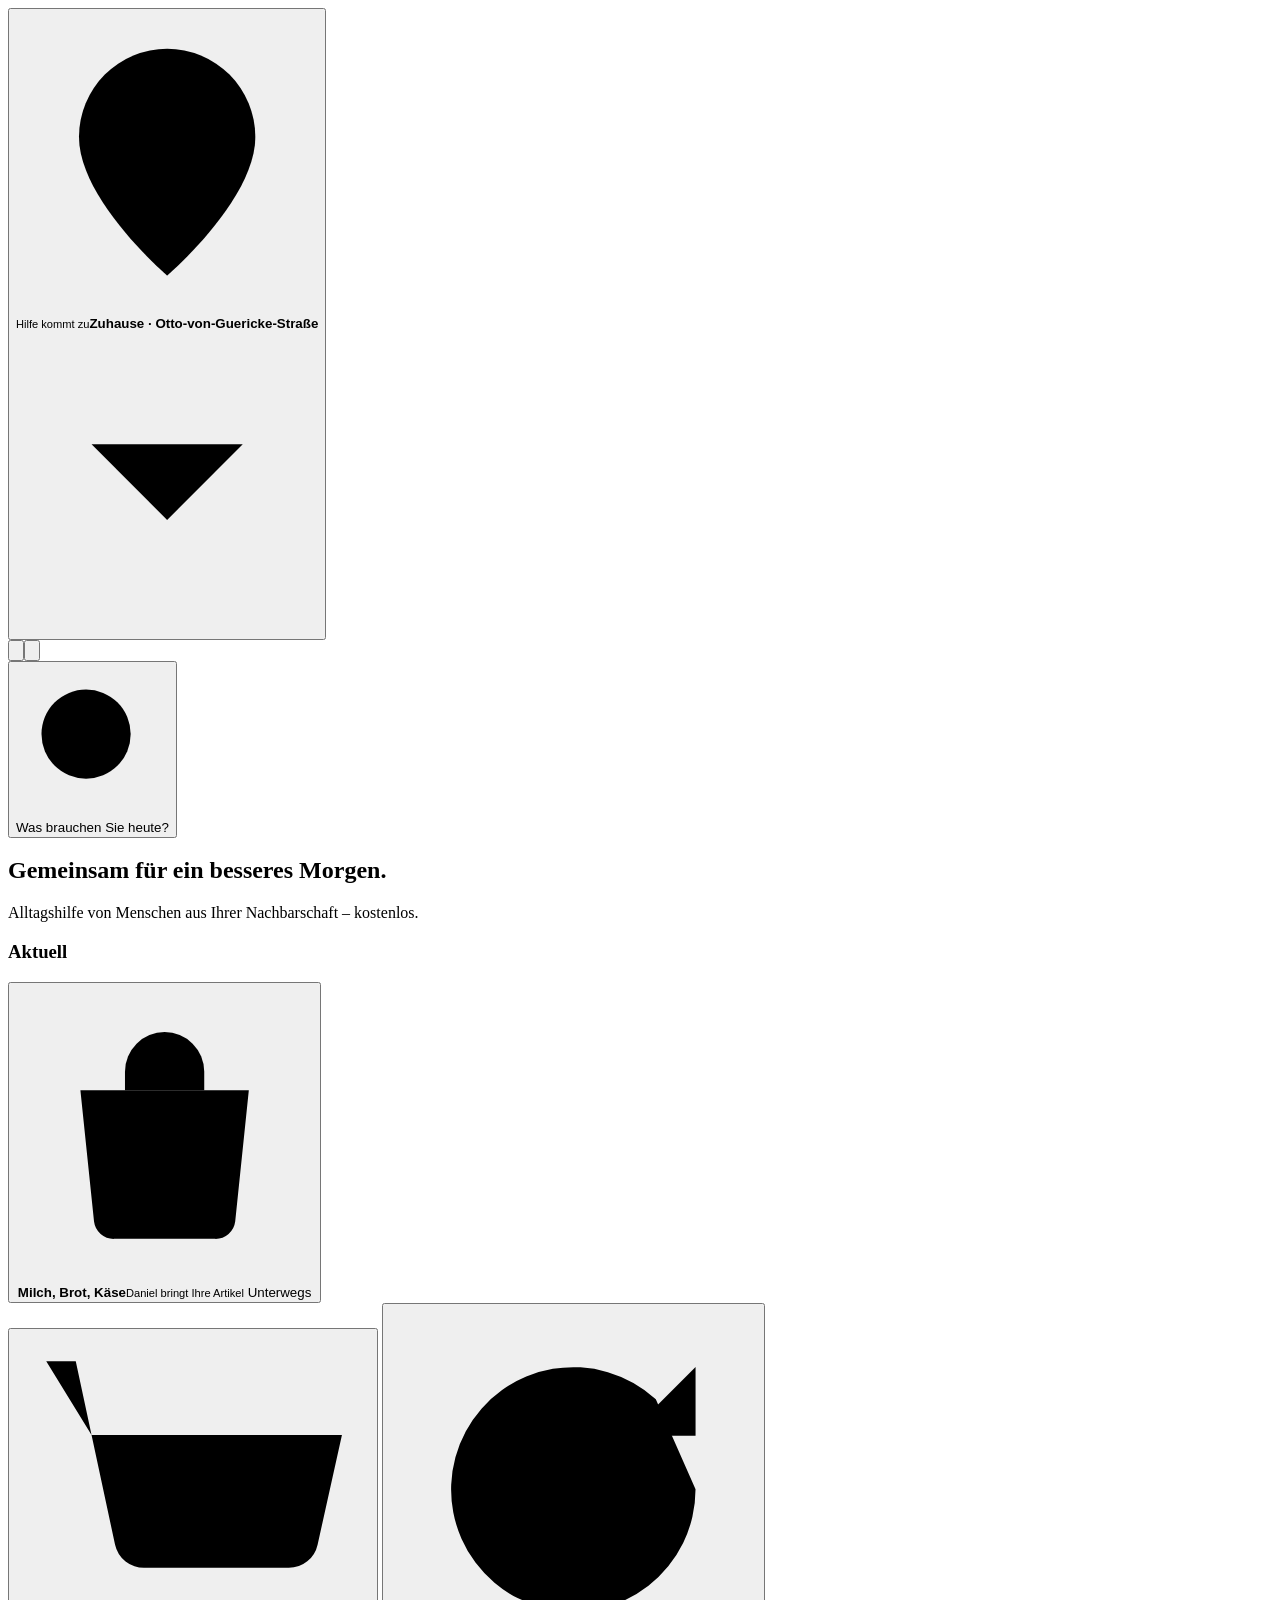
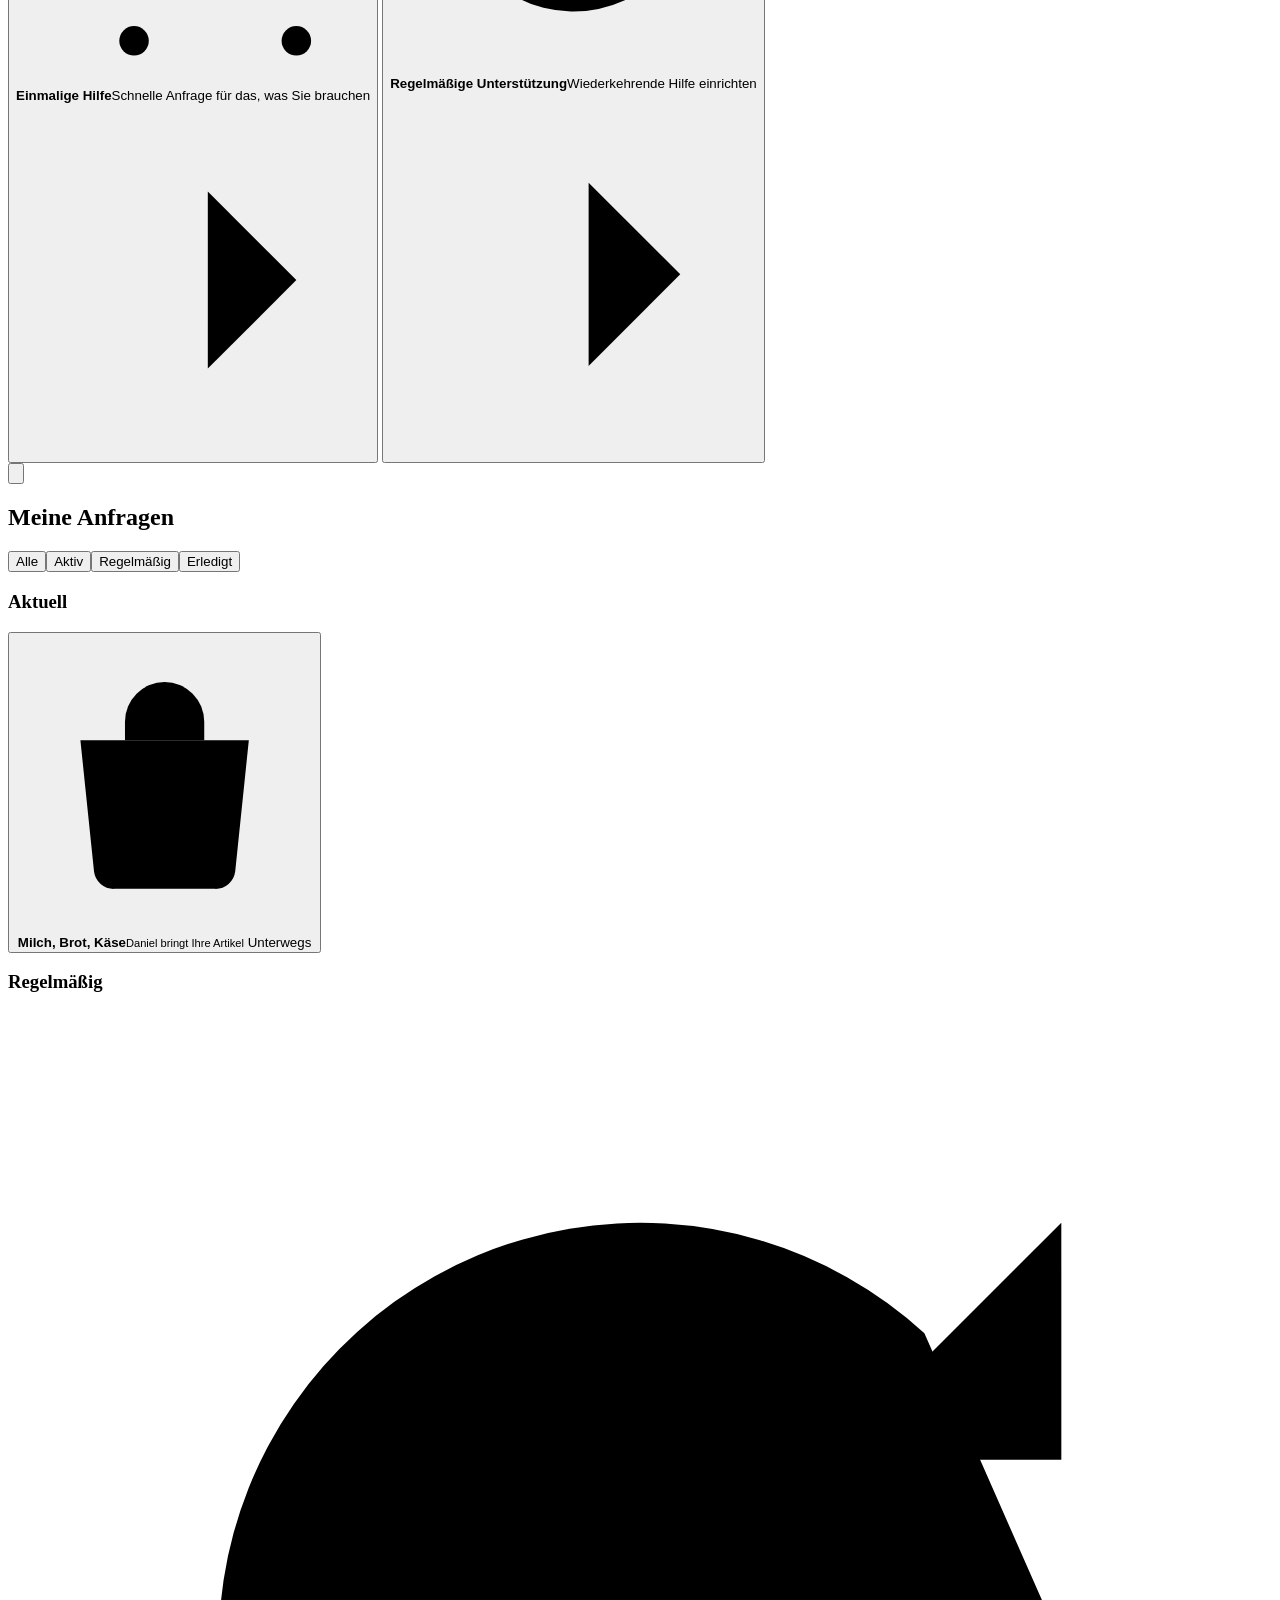
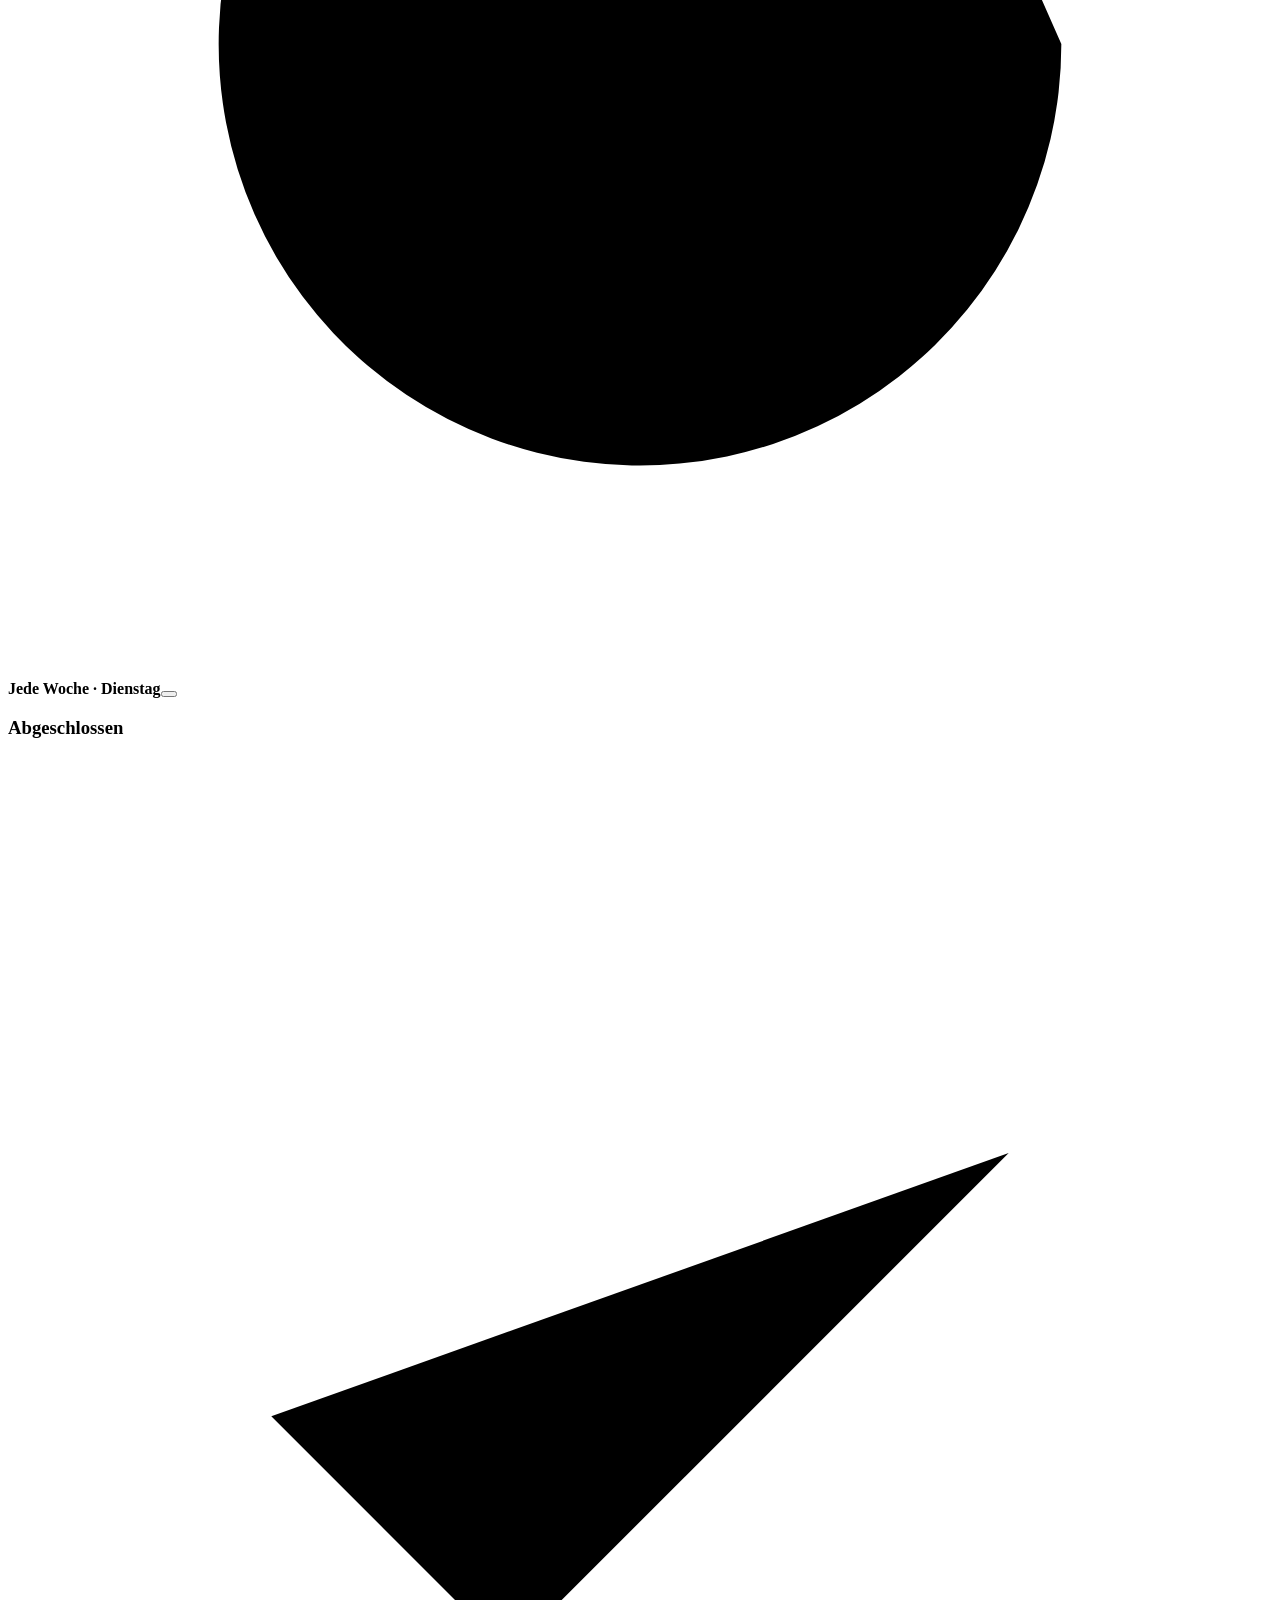
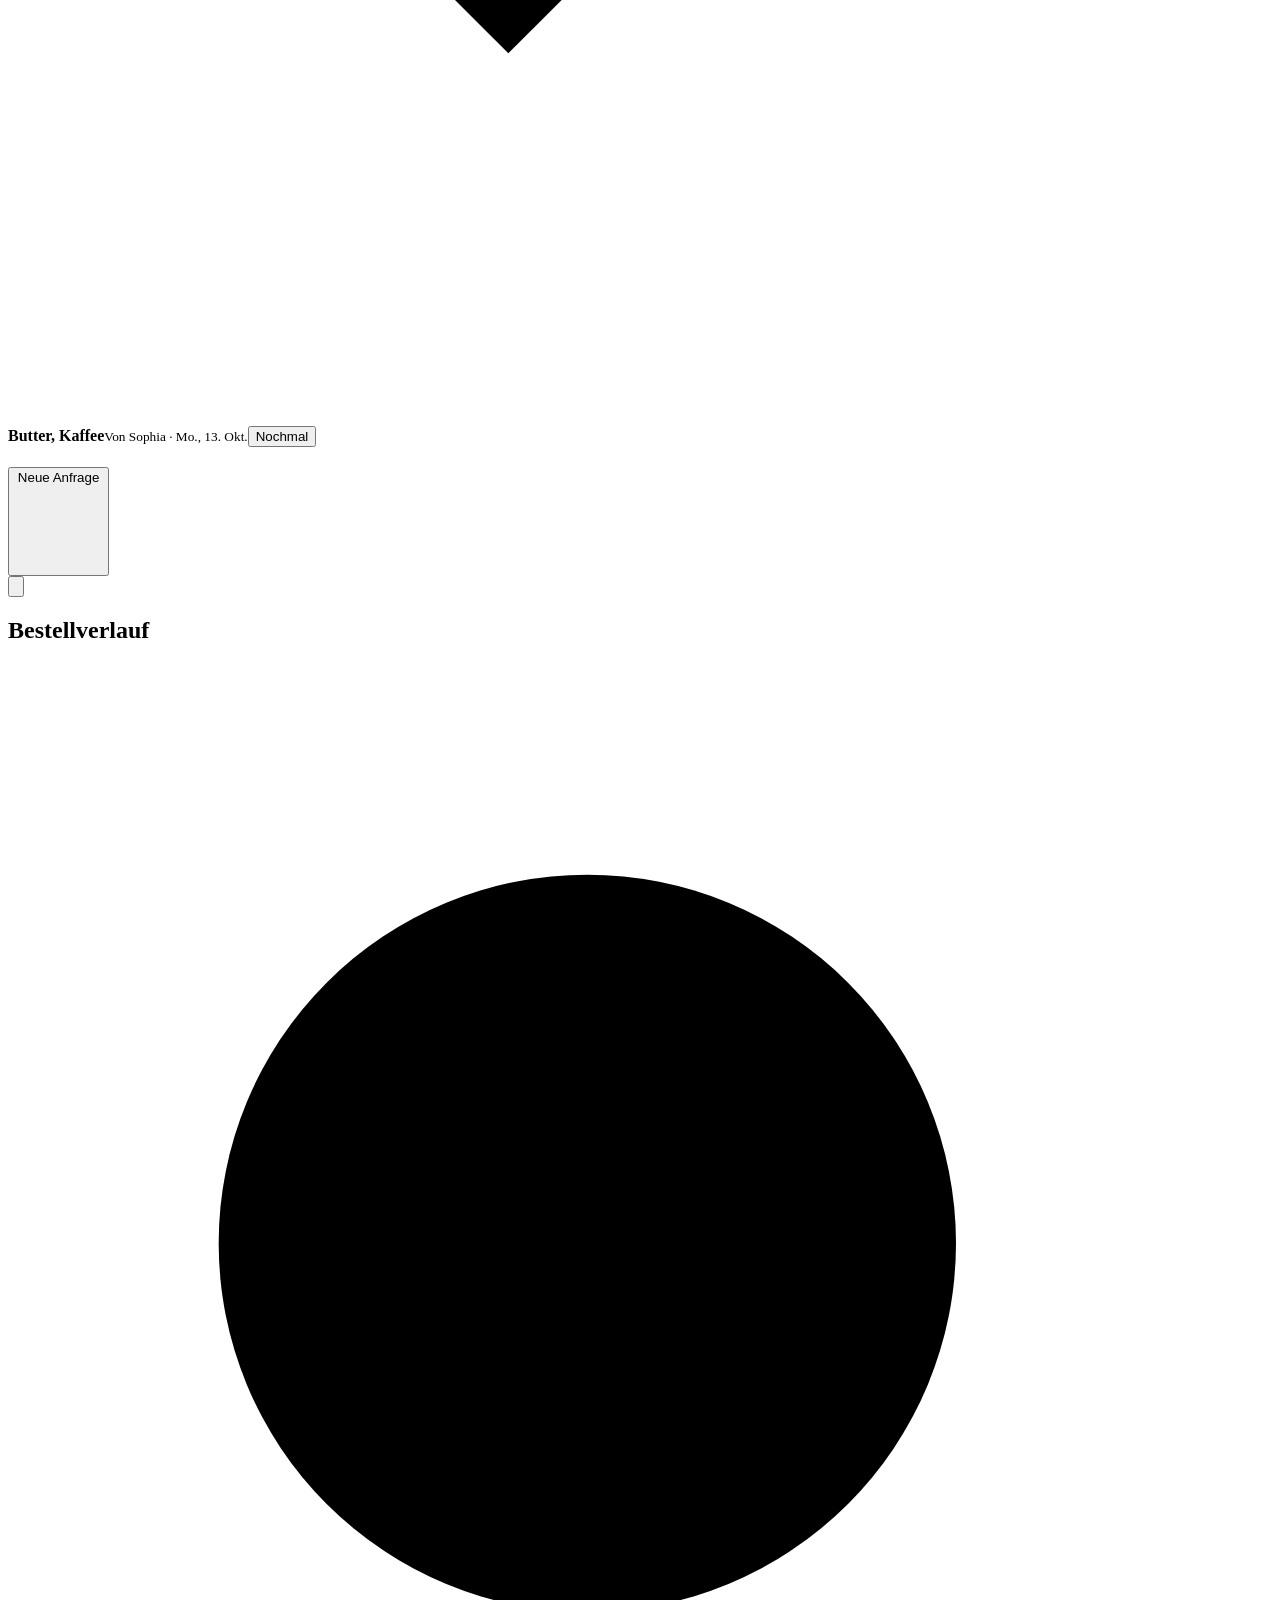
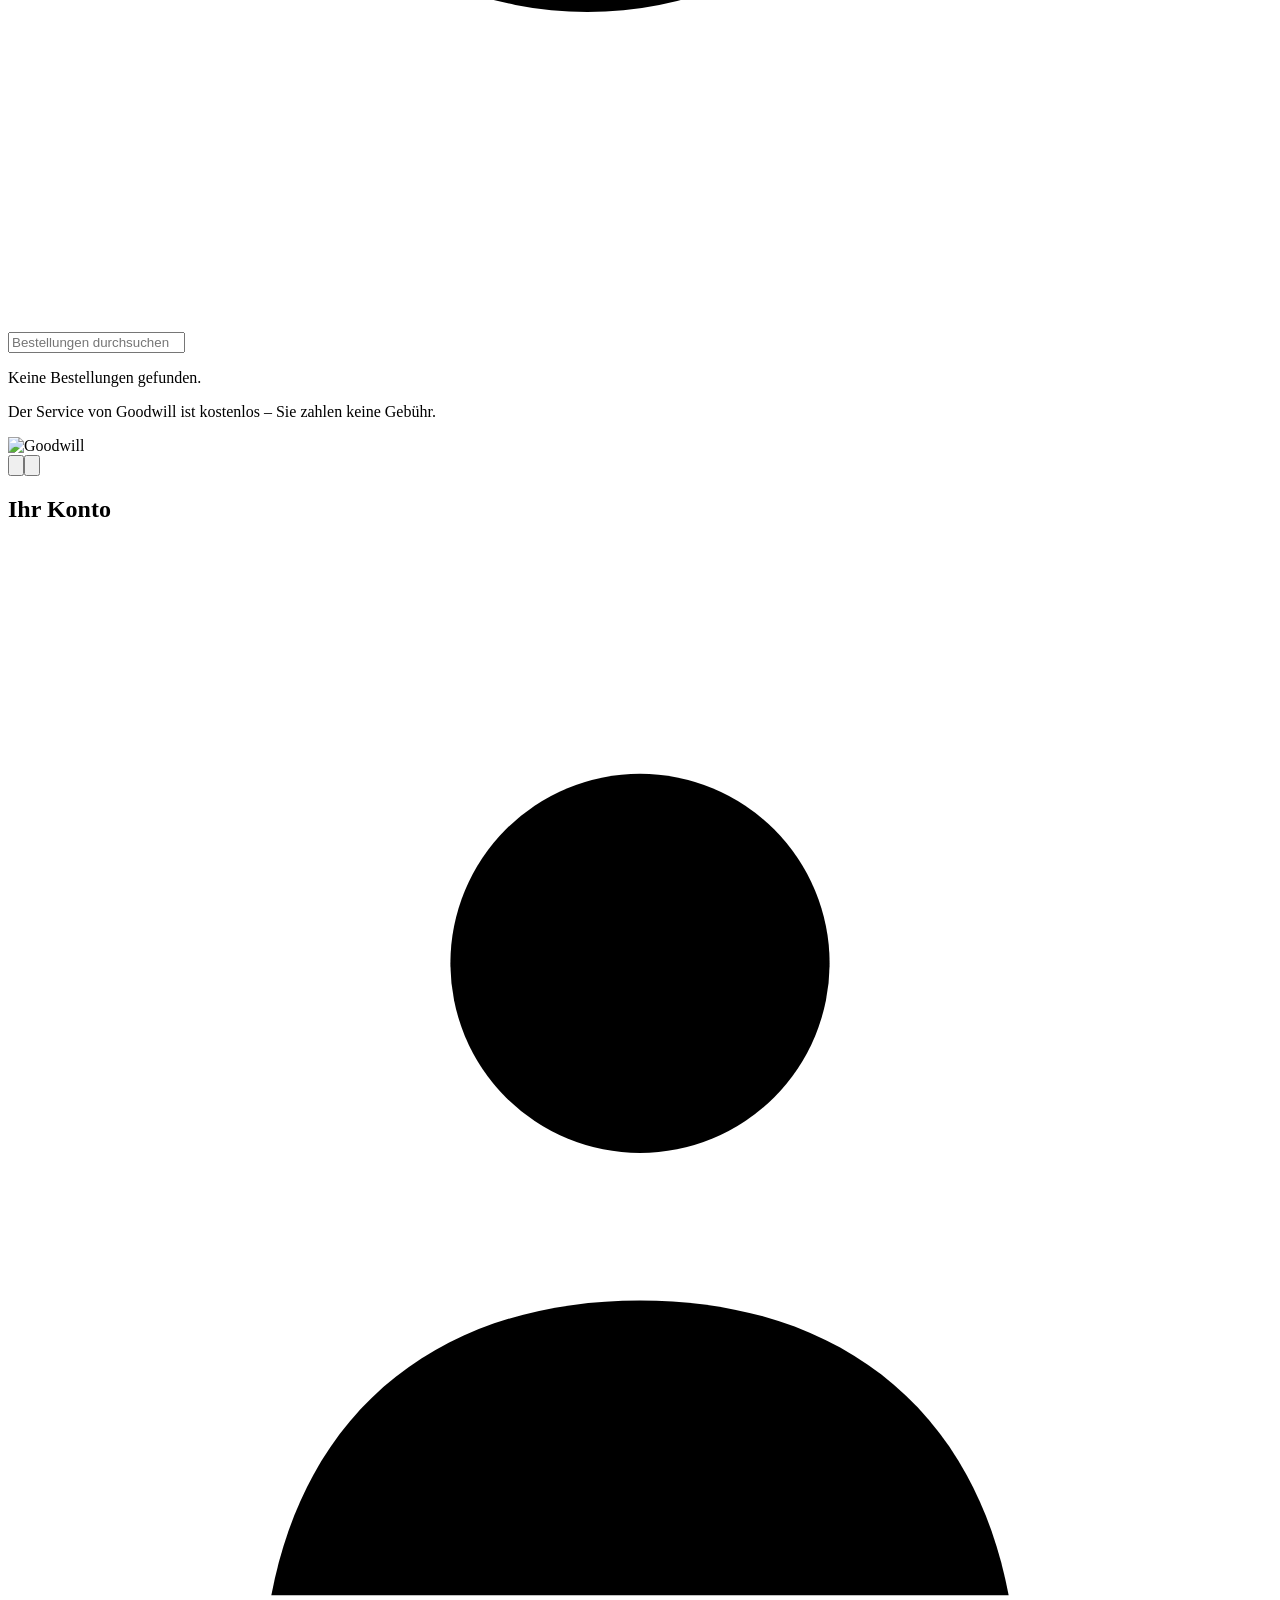
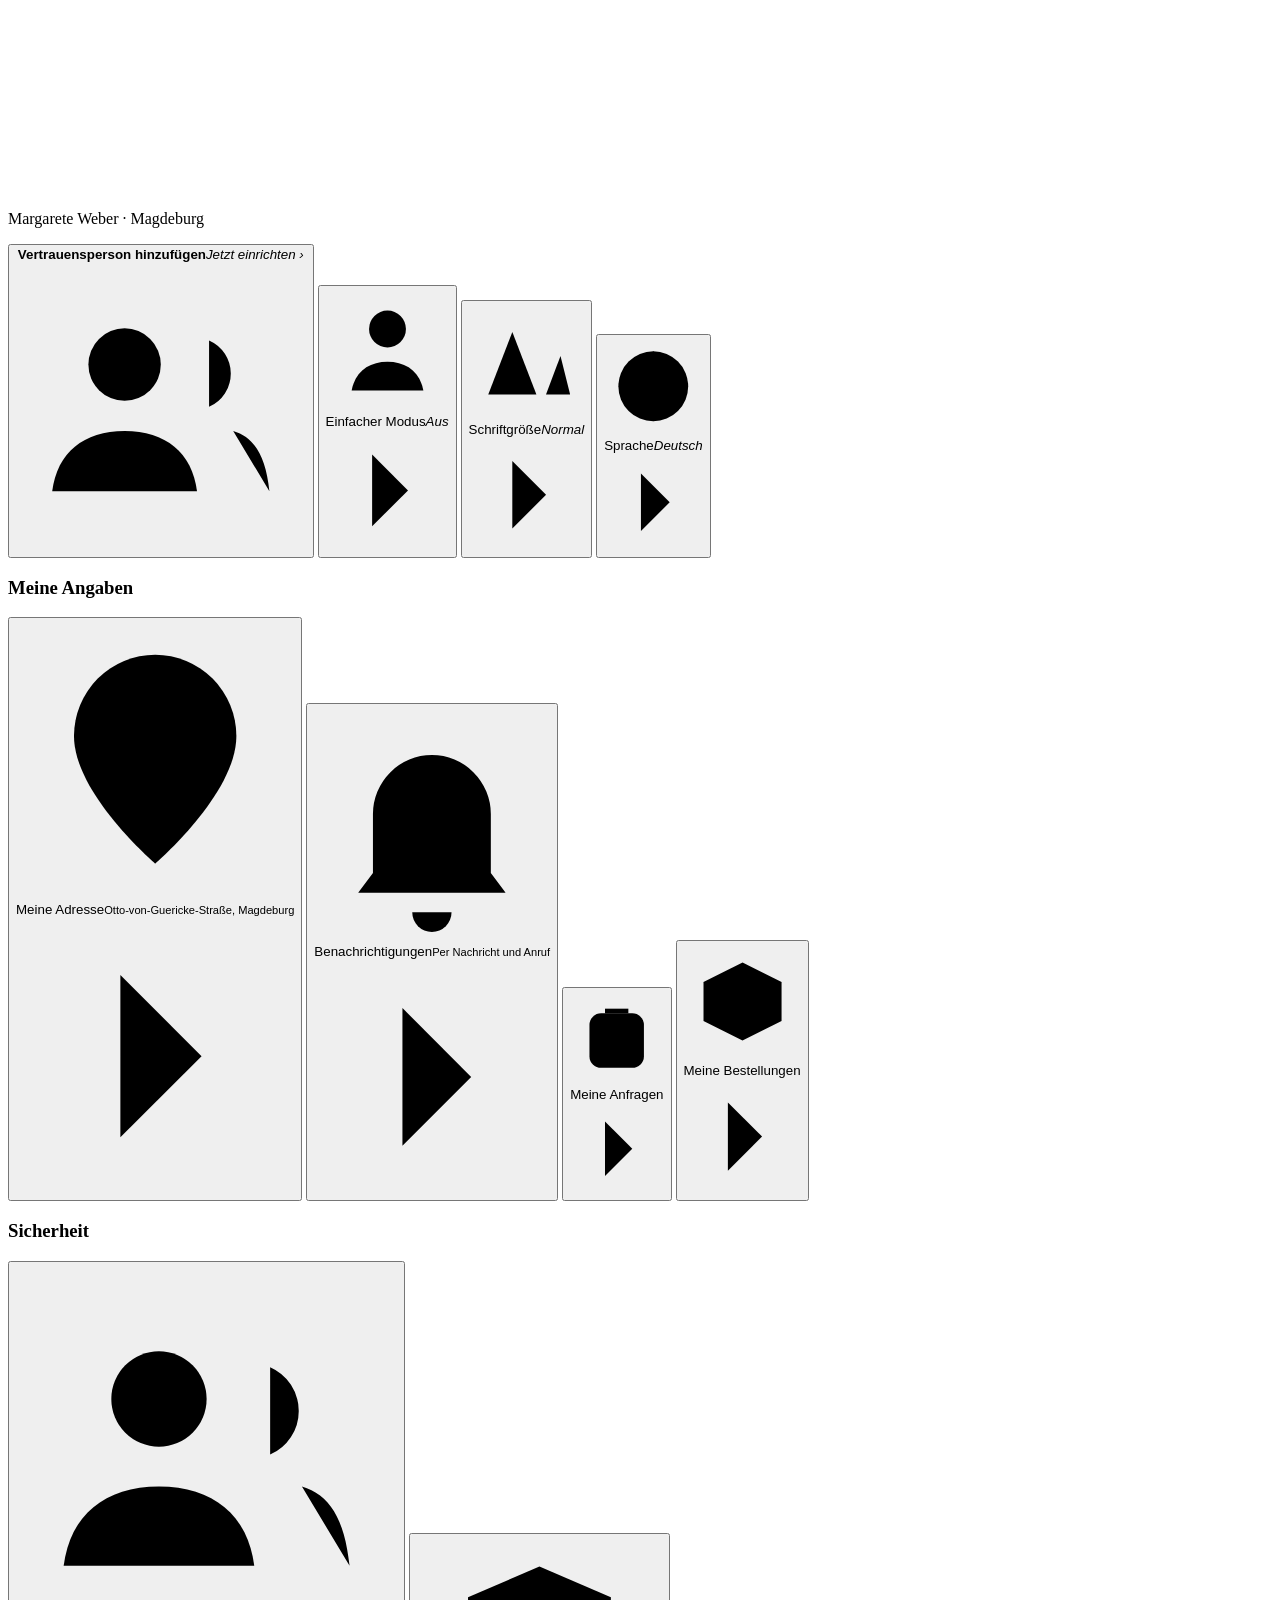
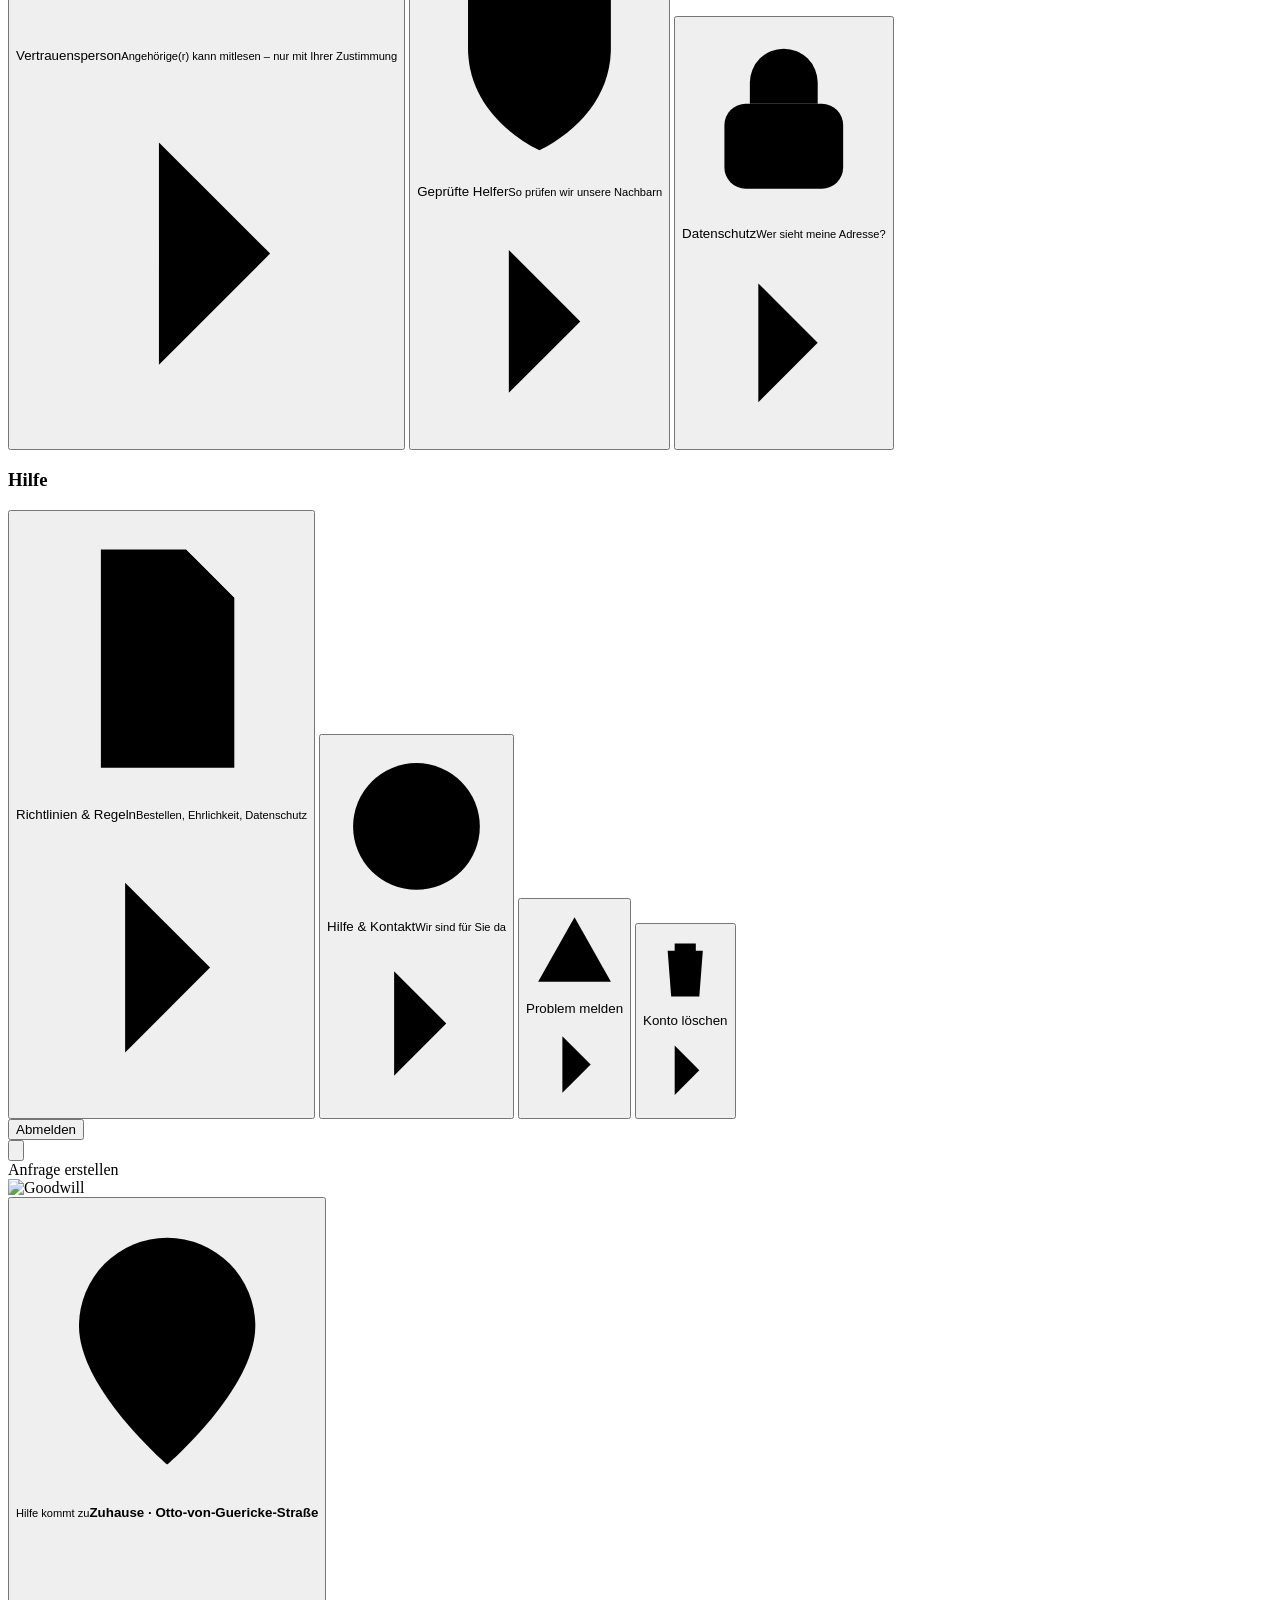
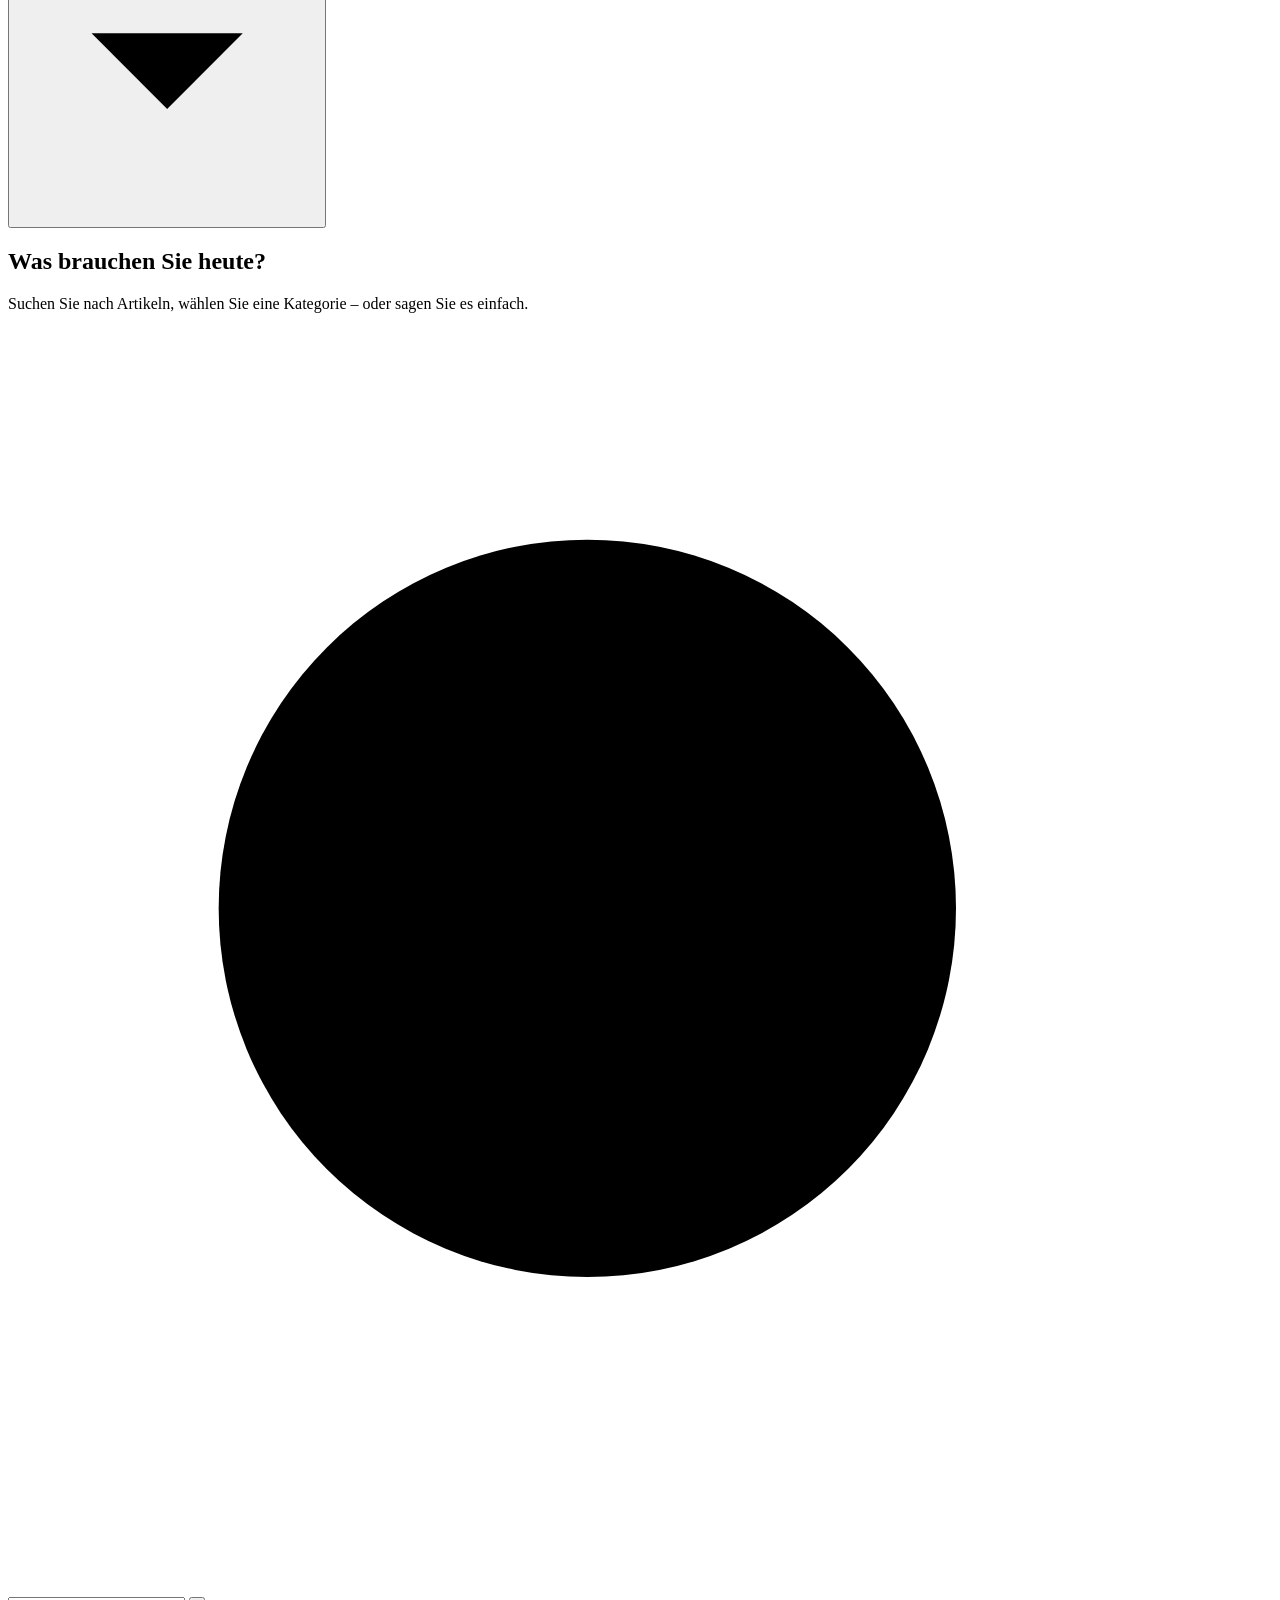
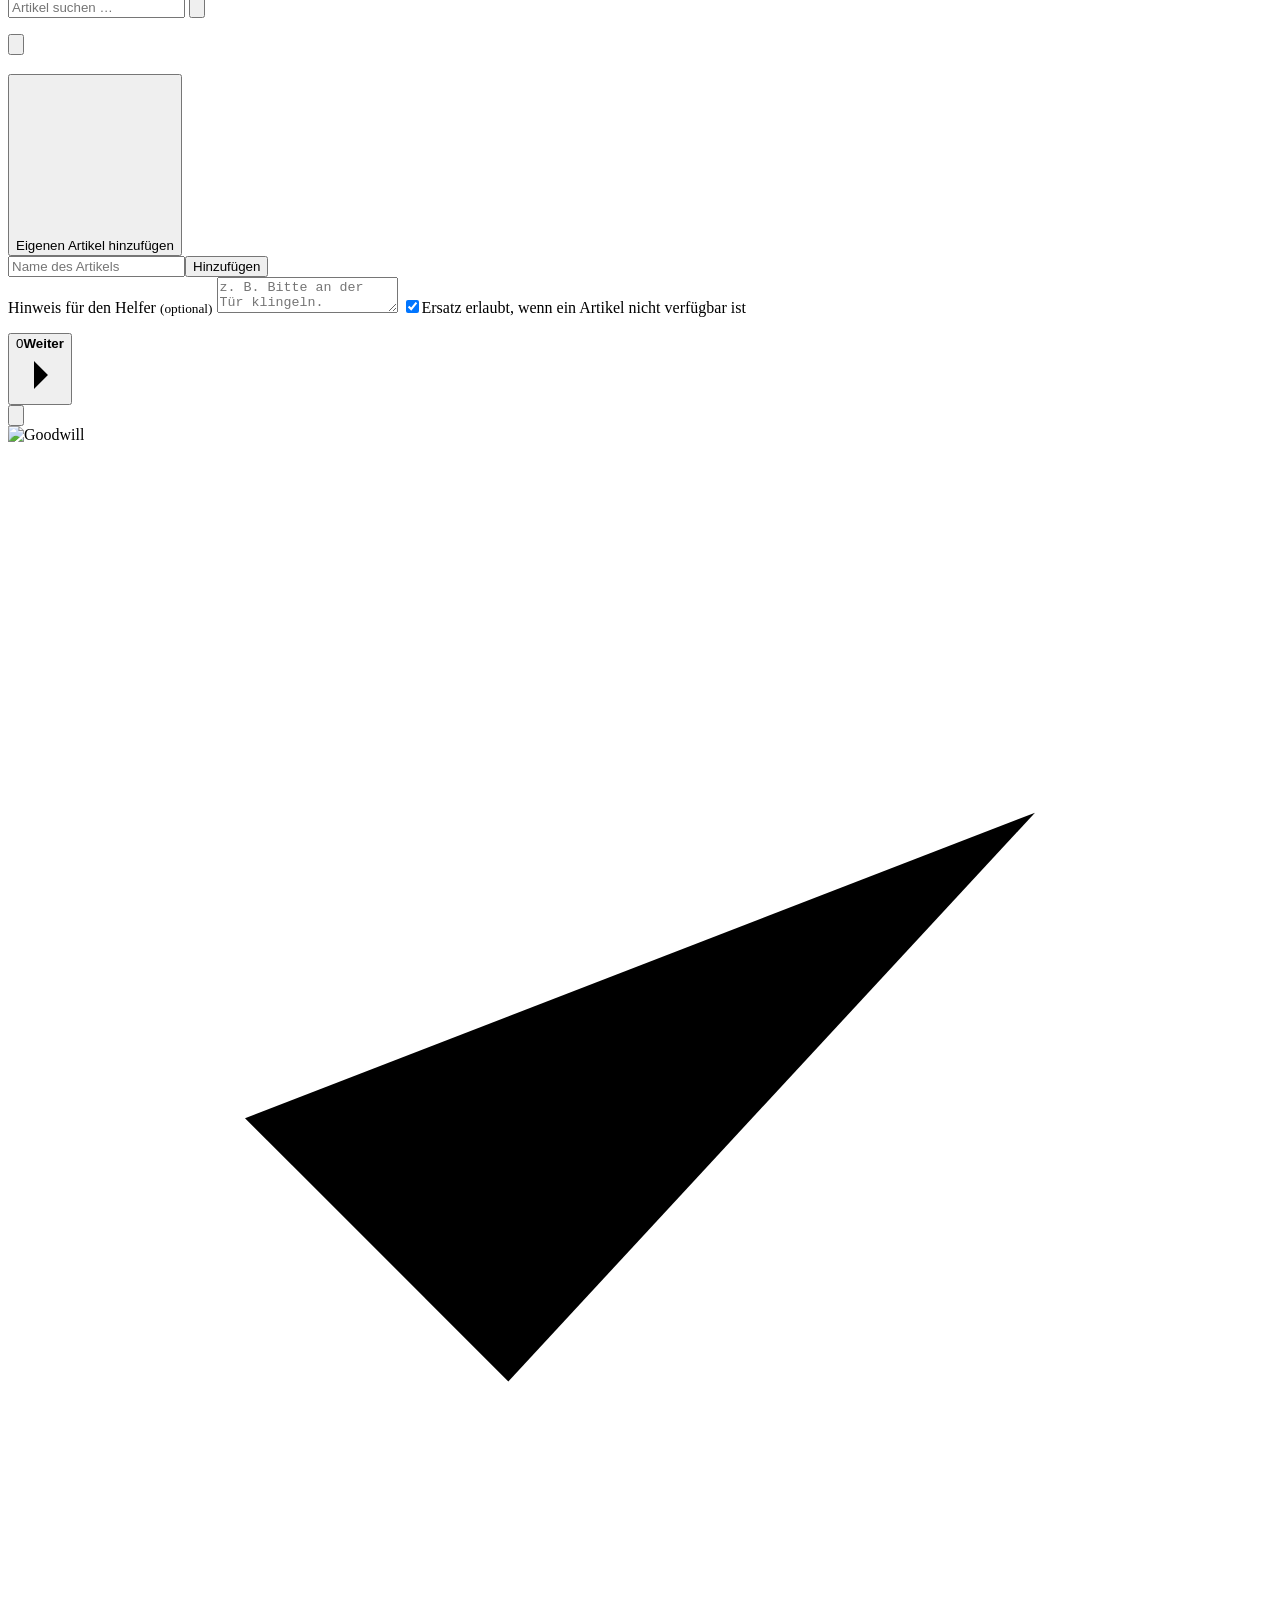
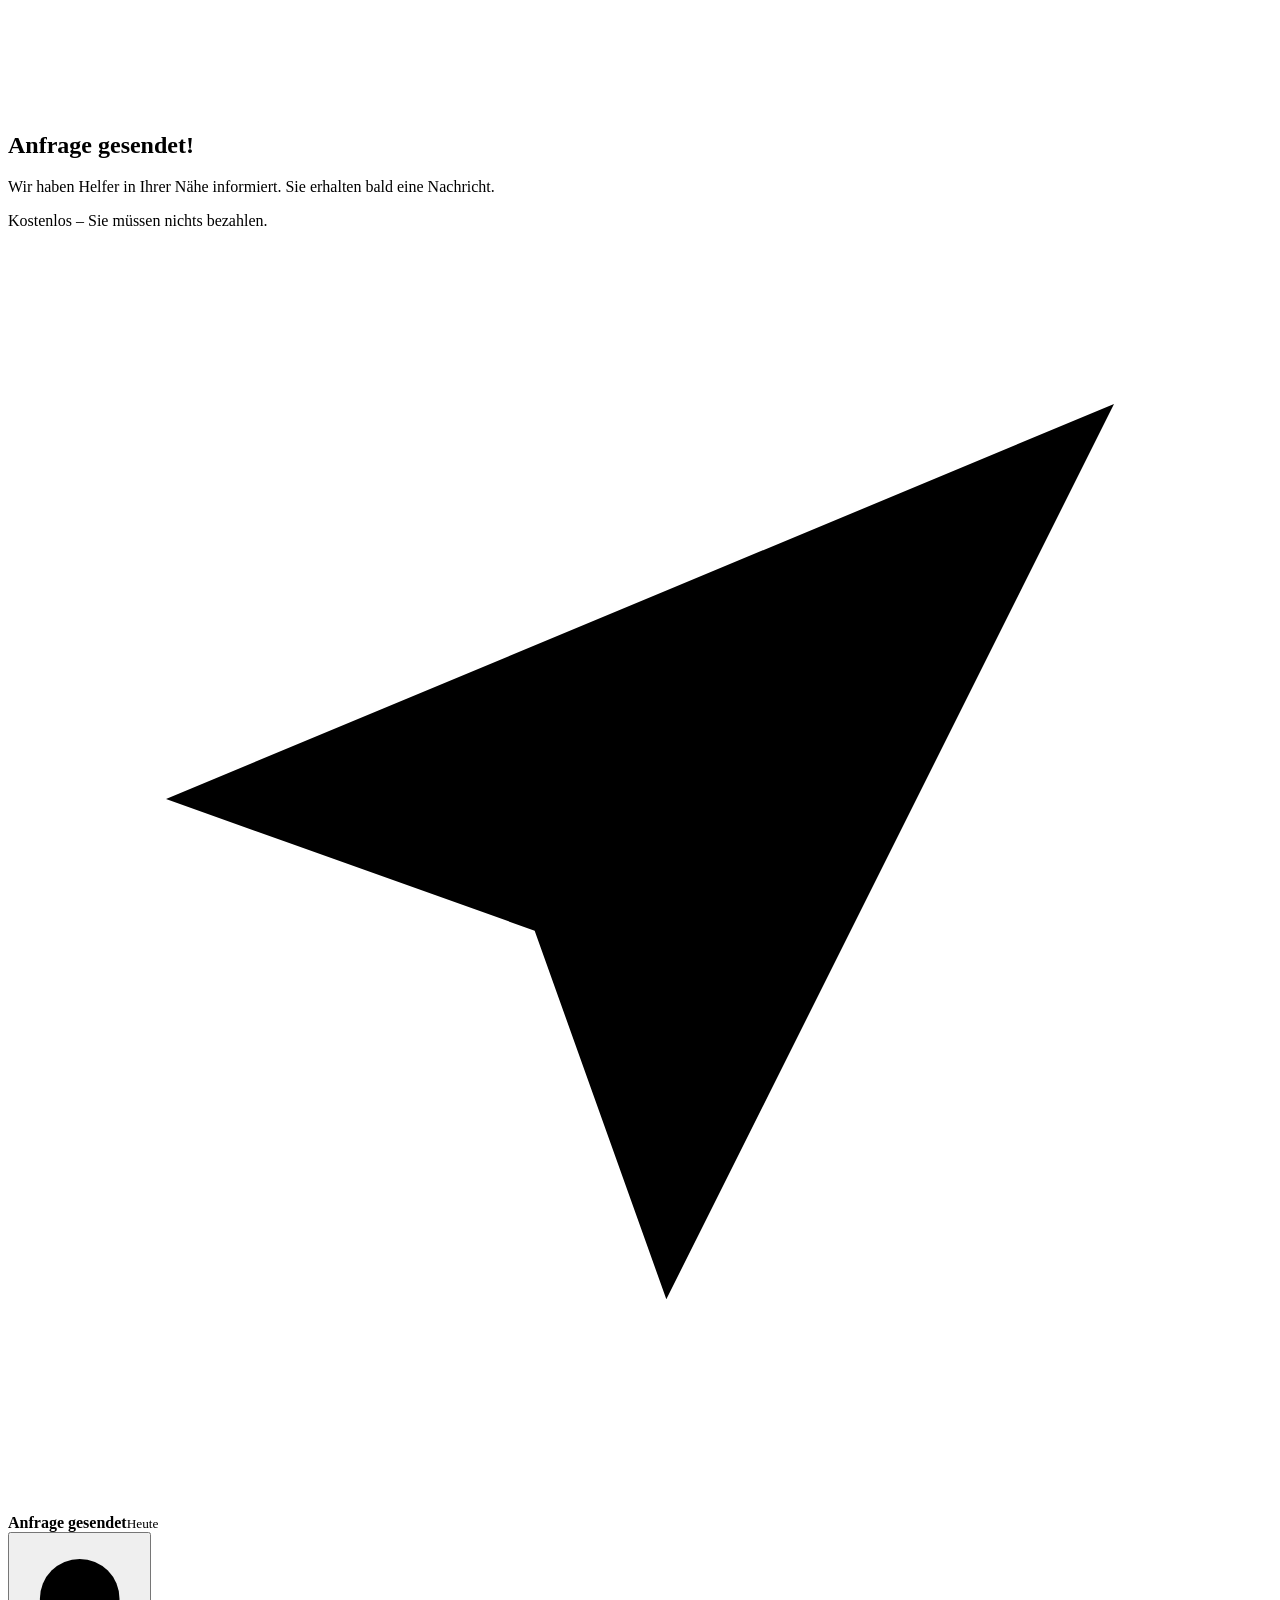
==== commit 933abd23: "Add files via upload" ====
--- a/index.html
+++ b/index.html
@@ -2,1266 +2,18 @@
 <html lang="de" class="lock">
 <head>
 <meta charset="UTF-8">
+<meta http-equiv="Content-Security-Policy" content="default-src 'self'; script-src 'self'; style-src 'self' 'unsafe-inline'; img-src 'self' data:; font-src 'self' data:; connect-src 'self'; object-src 'none'; base-uri 'none'; form-action 'self'">
 <meta name="viewport" content="width=device-width, initial-scale=1.0, viewport-fit=cover">
 <meta name="theme-color" content="#EDF3EF">
 <meta name="apple-mobile-web-app-capable" content="yes">
 <meta name="mobile-web-app-capable" content="yes">
 <meta name="apple-mobile-web-app-status-bar-style" content="black-translucent">
 <title>Goodwill – Hilfe von nebenan</title>
-<style>
-  :root{
-    --ink:#1F2B25; --mute:#56625B; --sage:#6E8F80; --sage2:#4F7A68; --sage3:#3E6554;
-    --mint:#DCEBE2; --peach:#F6E7DD; --line:#E3E9E5; --bg:#F2F5F3;
-    --font:'Inter',system-ui,-apple-system,'Segoe UI',Roboto,sans-serif;
-  }
-  *{box-sizing:border-box;margin:0;padding:0;-webkit-tap-highlight-color:transparent;}
-  html{font-size:17px;-webkit-text-size-adjust:100%;}
-  body{font-family:var(--font);color:var(--ink);background:var(--bg);min-height:100dvh;overflow-x:hidden;line-height:1.4;}
-  button,input{font:inherit;color:inherit;}
-  button{cursor:pointer;background:none;border:none;}
-  a{color:inherit;text-decoration:none;}
-  :focus-visible{outline:3px solid rgba(79,122,104,.55);outline-offset:3px;border-radius:12px;}
-  .hidden{display:none !important;}
-
-  /* Weiche Farbflächen hinter dem Glas */
-  .blobs{position:fixed;inset:0;z-index:0;pointer-events:none;overflow:hidden;}
-  .blob{position:absolute;border-radius:50%;filter:blur(64px);}
-  .b1{width:360px;height:360px;right:-120px;top:20px;background:rgba(246,216,196,.75);}
-  .b2{width:380px;height:380px;left:-150px;top:34%;background:rgba(200,226,210,.85);}
-  .b3{width:420px;height:420px;right:-170px;bottom:-120px;background:rgba(205,230,215,.8);}
-
-  .app{position:relative;z-index:1;max-width:440px;margin:0 auto;min-height:100dvh;}
-  .screen{padding:max(14px,env(safe-area-inset-top)) 20px 40px;display:flex;flex-direction:column;min-height:100dvh;}
-  #s-create{padding-bottom:210px;}
-  #s-home{padding-bottom:130px;}
-  #s-sent{padding-bottom:40px;}
-  #s-helpers{padding:0 0 150px;}
-  @media (min-width:700px){ body{background:#E9EEEB;} .app{box-shadow:0 0 80px rgba(60,90,75,.12);background:var(--bg);} .blobs{display:none;} }
-
-  /* Glas */
-  .glass{
-    position:relative;isolation:isolate;
-    background:linear-gradient(150deg,rgba(255,255,255,.78),rgba(255,255,255,.5));
-    -webkit-backdrop-filter:blur(22px) saturate(160%);backdrop-filter:blur(22px) saturate(160%);
-    border:1px solid rgba(255,255,255,.85);border-radius:24px;
-    box-shadow:0 12px 32px -14px rgba(60,90,75,.22),0 1px 3px rgba(60,90,75,.05),inset 0 1px 0 rgba(255,255,255,.95);
-  }
-
-  /* Typografie */
-  .display{font-weight:300;font-size:2.3rem;line-height:1.08;letter-spacing:-.025em;color:var(--ink);}
-  .h2{font-weight:300;font-size:2.15rem;line-height:1.1;letter-spacing:-.025em;}
-  .lead{color:var(--mute);font-size:1.02rem;line-height:1.45;}
-  .logo{display:block;height:60px;width:auto;}
-  .logo.mini{height:40px;}
-
-  /* Kopfzeilen */
-  .home-top{display:flex;align-items:center;justify-content:space-between;margin-bottom:22px;}
-  .bell{width:46px;height:46px;display:flex;align-items:center;justify-content:center;border-radius:50%;}
-  .bell svg,.back svg{width:26px;height:26px;stroke:var(--ink);fill:none;stroke-width:1.6;stroke-linecap:round;stroke-linejoin:round;}
-  .topbar{display:grid;grid-template-columns:48px 1fr 48px;align-items:center;margin-bottom:22px;min-height:48px;}
-  .topbar .title{text-align:center;font-size:1.1rem;font-weight:500;}
-  .topbar .logo{justify-self:end;}
-  .back{width:48px;height:48px;display:flex;align-items:center;justify-content:center;margin-left:-10px;}
-
-  /* Start */
-  .hands{height:150px;margin:10px -20px 6px;background:center/cover no-repeat;
-    -webkit-mask-image:linear-gradient(to bottom,transparent 0,#000 22%,#000 78%,transparent 100%),linear-gradient(to right,transparent 0,#000 8%);
-    -webkit-mask-composite:source-in;mask-image:linear-gradient(to bottom,transparent 0,#000 22%,#000 78%,transparent 100%),linear-gradient(to right,transparent 0,#000 8%);mask-composite:intersect;}
-  .tiles{display:grid;grid-template-columns:1fr 1fr;gap:14px;}
-  .tile{display:flex;flex-direction:column;gap:6px;text-align:left;padding:20px 16px 16px;min-height:208px;border-radius:26px;
-    border:1px solid rgba(255,255,255,.85);box-shadow:0 14px 30px -16px rgba(60,90,75,.3),inset 0 1px 0 rgba(255,255,255,.9);transition:transform .15s;}
-  .tile:active{transform:scale(.98);}
-  .tile.mint{background:linear-gradient(160deg,#E6F1EA,#D2E6DA);}
-  .tile.peach{background:linear-gradient(160deg,#FBEFE6,#F5E1D4);}
-  .tile .ic{width:34px;height:34px;margin-bottom:8px;}
-  .tile .ic svg{width:34px;height:34px;stroke:var(--ink);fill:none;stroke-width:1.5;stroke-linecap:round;stroke-linejoin:round;}
-  .tile b{font-weight:400;font-size:1.4rem;line-height:1.15;}
-  .tile span{color:var(--mute);font-size:.9rem;line-height:1.35;}
-  .go{margin-top:auto;width:50px;height:50px;border-radius:50%;display:flex;align-items:center;justify-content:center;}
-  .go svg{width:24px;height:24px;stroke:#fff;fill:none;stroke-width:1.8;stroke-linecap:round;stroke-linejoin:round;}
-  .mint .go{background:linear-gradient(160deg,#7FA392,#5B8170);box-shadow:0 8px 16px -6px rgba(60,100,80,.5),inset 0 1px 0 rgba(255,255,255,.4);}
-  .peach .go{background:#fff;box-shadow:0 8px 16px -8px rgba(120,80,50,.3);}
-  .peach .go svg{stroke:var(--ink);}
-  .nbar{display:flex;align-items:center;gap:14px;width:100%;text-align:left;padding:16px 18px;margin-top:16px;border-radius:22px;}
-  .nbar svg.l{width:32px;height:32px;stroke:var(--ink);fill:none;stroke-width:1.5;stroke-linecap:round;stroke-linejoin:round;flex:none;}
-  .nbar b{display:block;font-weight:500;font-size:1.08rem;}
-  .nbar small{color:var(--mute);font-size:.88rem;}
-  .nbar .t{flex:1;}
-  .nbar svg.r{width:22px;height:22px;stroke:var(--mute);fill:none;stroke-width:1.8;stroke-linecap:round;stroke-linejoin:round;}
-  .tabs{position:fixed;left:50%;transform:translateX(-50%);bottom:0;width:min(100%,440px);z-index:8;display:grid;grid-template-columns:repeat(4,1fr);
-    padding:10px 6px calc(10px + env(safe-area-inset-bottom));background:rgba(255,255,255,.82);-webkit-backdrop-filter:blur(24px) saturate(170%);backdrop-filter:blur(24px) saturate(170%);
-    border-top:1px solid rgba(255,255,255,.9);box-shadow:0 -10px 30px -18px rgba(60,90,75,.25);}
-  .tab{display:flex;flex-direction:column;align-items:center;gap:3px;padding:4px 0;font-size:.78rem;color:var(--mute);}
-  .tab svg{width:26px;height:26px;stroke:currentColor;fill:none;stroke-width:1.6;stroke-linecap:round;stroke-linejoin:round;}
-  .tab.on{color:var(--sage3);font-weight:600;}
-
-  /* Anfrage erstellen */
-  .req-head{display:flex;flex-direction:column;gap:10px;margin-bottom:20px;}
-  .freqpill{align-self:flex-start;padding:6px 14px;border-radius:999px;background:rgba(110,143,128,.16);color:var(--sage3);font-size:.9rem;font-weight:500;}
-  .search{display:flex;align-items:center;gap:10px;padding:8px 8px 8px 18px;border-radius:999px;margin-bottom:10px;}
-  .search>svg{width:24px;height:24px;stroke:var(--ink);fill:none;stroke-width:1.6;stroke-linecap:round;flex:none;}
-  .search input{flex:1;min-width:0;border:none;outline:none;background:transparent;font-size:1.05rem;height:48px;}
-  .search input::placeholder{color:#99A39D;}
-  .mic{position:relative;flex:none;width:52px;height:52px;border-radius:50%;display:flex;align-items:center;justify-content:center;
-    background:linear-gradient(160deg,#7FA392,#56806E);border:1px solid rgba(255,255,255,.6);
-    box-shadow:0 10px 18px -8px rgba(60,100,80,.6),inset 0 1.5px 1px rgba(255,255,255,.5);transition:transform .15s;}
-  .mic:active{transform:scale(.95);}
-  .mic svg{width:25px;height:25px;stroke:#fff;fill:none;stroke-width:1.8;stroke-linecap:round;stroke-linejoin:round;}
-  .mic.listening{background:linear-gradient(160deg,#4F7A68,#356150);animation:micp 1.4s ease-in-out infinite;}
-  @keyframes micp{0%,100%{box-shadow:0 10px 18px -8px rgba(60,100,80,.6),0 0 0 0 rgba(94,140,118,.45);}50%{box-shadow:0 10px 18px -8px rgba(60,100,80,.6),0 0 0 12px rgba(94,140,118,0);}}
-  .vstatus{min-height:0;font-size:.95rem;color:var(--sage3);font-weight:500;margin:0 4px 12px;line-height:1.4;}
-  .vstatus:empty{display:none;}
-  .chips{display:flex;gap:10px;overflow-x:auto;margin:8px -20px 18px;padding:6px 20px 12px;scrollbar-width:none;}
-  .chips::-webkit-scrollbar{display:none;}
-  .chip{flex:none;display:flex;flex-direction:column;align-items:center;gap:8px;min-width:74px;font-size:.85rem;color:var(--mute);}
-  .chip .box{width:62px;height:62px;border-radius:20px;display:flex;align-items:center;justify-content:center;
-    background:rgba(255,255,255,.78);border:1px solid rgba(255,255,255,.9);box-shadow:0 8px 18px -10px rgba(60,90,75,.3),inset 0 1px 0 #fff;font-size:1.05rem;color:var(--ink);}
-  .chip .box svg{width:28px;height:28px;stroke:var(--ink);fill:none;stroke-width:1.5;stroke-linecap:round;stroke-linejoin:round;}
-  .chip.on .box{background:linear-gradient(160deg,#D5E9DD,#B9D8C7);border-color:rgba(255,255,255,.9);color:var(--sage3);}
-  .chip.on{color:var(--sage3);font-weight:600;}
-  .sechead{display:flex;align-items:baseline;justify-content:space-between;margin:2px 4px 12px;}
-  .sechead h3{font-size:1.22rem;font-weight:500;}
-  .sechead button{color:var(--mute);font-size:.95rem;padding:6px 2px;}
-  .list{display:flex;flex-direction:column;gap:12px;}
-  .item{display:flex;align-items:center;gap:14px;padding:12px;border-radius:20px;transition:background .2s;}
-  .item.sel{background:linear-gradient(150deg,rgba(226,240,232,.95),rgba(214,233,222,.8));}
-  .thumb{flex:none;width:60px;height:60px;border-radius:15px;background:center/cover no-repeat;display:flex;align-items:center;justify-content:center;
-    background-color:rgba(236,243,239,.9);box-shadow:inset 0 0 0 1px rgba(255,255,255,.8);}
-  .thumb svg{width:28px;height:28px;stroke:var(--sage2);fill:none;stroke-width:1.5;stroke-linecap:round;stroke-linejoin:round;}
-  .item .nm{flex:1;min-width:0;}
-  .item .nm b{display:block;font-weight:500;font-size:1.12rem;line-height:1.2;}
-  .item .nm span{color:var(--mute);font-size:.92rem;}
-  .stepper{flex:none;display:flex;align-items:center;border:1px solid #D6DDD9;border-radius:13px;background:rgba(255,255,255,.85);overflow:hidden;}
-  .stepper button{width:44px;height:48px;display:flex;align-items:center;justify-content:center;}
-  .stepper button:active{background:rgba(110,143,128,.15);}
-  .stepper button svg{width:18px;height:18px;stroke:var(--ink);fill:none;stroke-width:2;stroke-linecap:round;}
-  .stepper button:disabled{opacity:.3;}
-  .stepper .n{min-width:46px;text-align:center;font-weight:600;font-size:1.1rem;font-variant-numeric:tabular-nums;}
-  .item.sel .stepper .n{color:var(--sage3);}
-  .need{flex:none;height:48px;padding:0 16px;border-radius:13px;background:#FBEBC8;color:#7A5200;font-weight:600;font-size:.95rem;}
-  .none{padding:20px 6px;color:var(--mute);text-align:center;}
-  .addrow{display:flex;align-items:center;justify-content:center;gap:10px;width:100%;margin-top:14px;padding:16px;border-radius:20px;color:var(--ink);font-size:1.02rem;
-    background:rgba(255,255,255,.55);border:1.5px dashed rgba(110,143,128,.45);}
-  .addrow svg{width:22px;height:22px;stroke:var(--ink);fill:none;stroke-width:1.7;stroke-linecap:round;}
-  .addform{display:flex;gap:10px;margin-top:14px;}
-  .addform input{flex:1;min-width:0;height:54px;padding:0 20px;border-radius:999px;border:1px solid rgba(255,255,255,.9);background:rgba(255,255,255,.8);outline:none;font-size:1.02rem;box-shadow:inset 0 2px 6px rgba(60,90,75,.08);}
-  .addform input:focus{box-shadow:0 0 0 3px rgba(110,143,128,.3);}
-  .addform button{flex:none;padding:0 22px;height:54px;border-radius:999px;background:var(--sage2);color:#fff;font-weight:600;}
-
-  .foot{position:fixed;left:50%;transform:translateX(-50%);bottom:0;width:min(100%,440px);z-index:8;padding:30px 20px calc(18px + env(safe-area-inset-bottom));
-    background:linear-gradient(to top,rgba(242,245,243,1) 55%,rgba(242,245,243,0));}
-  .sum{font-size:.93rem;color:var(--mute);text-align:center;margin-bottom:10px;min-height:1.3em;line-height:1.35;}
-  .sum b{color:var(--sage3);font-weight:600;}
-  .btn{display:flex;align-items:center;justify-content:center;gap:12px;width:100%;height:64px;border-radius:999px;color:#fff;font-weight:500;font-size:1.12rem;letter-spacing:.01em;
-    background:linear-gradient(180deg,#7C9C8E,#5E8372);border:1px solid rgba(255,255,255,.35);
-    box-shadow:0 14px 26px -12px rgba(60,100,80,.65),inset 0 1.5px 0 rgba(255,255,255,.45);transition:transform .15s,opacity .2s;}
-  .btn:active{transform:scale(.985);}
-  .btn:disabled{opacity:.5;box-shadow:none;cursor:not-allowed;}
-  .btn svg{width:24px;height:24px;stroke:#fff;fill:none;stroke-width:1.8;stroke-linecap:round;stroke-linejoin:round;}
-  .btn-text{display:block;width:100%;text-align:center;padding:16px;color:var(--ink);font-size:1.05rem;}
-
-  /* Gesendet */
-  .orbwrap{display:flex;justify-content:center;margin:4px 0 10px;}
-  .orb{position:relative;width:210px;height:210px;border-radius:50%;display:flex;align-items:center;justify-content:center;
-    background:radial-gradient(70% 70% at 30% 22%,rgba(255,255,255,.95),rgba(255,255,255,0) 60%),radial-gradient(circle at 60% 70%,rgba(190,222,204,.9),rgba(222,238,228,.5) 70%);
-    border:1px solid rgba(255,255,255,.95);
-    box-shadow:0 30px 50px -22px rgba(60,100,80,.4),0 0 0 14px rgba(255,255,255,.35),0 0 0 28px rgba(210,232,219,.25),inset 0 -14px 30px rgba(120,170,145,.25),inset 0 2px 2px #fff;
-    animation:float 5s ease-in-out infinite;}
-  @keyframes float{50%{transform:translateY(-6px);}}
-  .orb svg{width:96px;height:96px;stroke:#5C8A72;fill:none;stroke-width:3.2;stroke-linecap:round;stroke-linejoin:round;filter:drop-shadow(0 4px 6px rgba(60,100,80,.25));}
-  .sent-title{text-align:center;font-weight:300;font-size:2.3rem;letter-spacing:-.02em;margin:14px 0 8px;}
-  .sent-sub{text-align:center;color:var(--mute);font-size:1.05rem;max-width:30ch;margin:0 auto;}
-  .free{align-self:center;margin:14px 0 4px;padding:9px 18px;border-radius:999px;background:rgba(110,143,128,.16);color:var(--sage3);font-weight:600;font-size:.98rem;}
-  .mylist{text-align:center;color:var(--mute);font-size:.93rem;margin:6px 8px 4px;line-height:1.5;}
-  .mylist b{color:var(--ink);font-weight:500;}
-  .timeline{padding:8px 18px;margin:18px 0 18px;border-radius:26px;}
-  .step{position:relative;display:flex;align-items:center;gap:16px;padding:16px 0;width:100%;text-align:left;}
-  .step+.step::before{content:"";position:absolute;left:21px;top:-18px;height:36px;width:1.5px;background:#D9E1DD;}
-  .step.done+.step::before{background:#9DBDAE;}
-  .dot{flex:none;width:44px;height:44px;border-radius:50%;display:flex;align-items:center;justify-content:center;background:#EDF1EE;border:1.5px solid #DDE4E0;}
-  .dot svg{width:22px;height:22px;stroke:#8A958F;fill:none;stroke-width:1.6;stroke-linecap:round;stroke-linejoin:round;}
-  .step.done .dot{background:linear-gradient(160deg,#DDEEE4,#C7E2D3);border-color:#fff;box-shadow:0 6px 14px -6px rgba(60,100,80,.4);}
-  .step.done .dot svg{stroke:#4F7A68;}
-  .step b{display:block;font-weight:500;font-size:1.05rem;}
-  .step small{color:var(--mute);font-size:.88rem;}
-  .step:not(.done) b{color:#7F8A84;font-weight:400;}
-  .step .r{margin-left:auto;width:20px;height:20px;stroke:#B2BBB6;fill:none;stroke-width:1.8;stroke-linecap:round;stroke-linejoin:round;}
-
-  /* Helfer in der Nähe */
-  #s-helpers .topbar{padding:max(14px,env(safe-area-inset-top)) 20px 0;margin-bottom:12px;}
-  .map{position:relative;height:390px;overflow:hidden;}
-  .map>svg.bg{position:absolute;inset:0;width:100%;height:100%;}
-  .ring{position:absolute;left:49%;top:50%;border-radius:50%;transform:translate(-50%,-50%);border:1px solid rgba(94,140,118,.35);background:radial-gradient(circle,rgba(140,190,160,.16),rgba(140,190,160,.05));}
-  .ring.r1{width:140px;height:140px;} .ring.r2{width:236px;height:236px;} .ring.r3{width:330px;height:330px;}
-  .home-pin{position:absolute;left:49%;top:50%;width:68px;height:68px;margin:-34px 0 0 -34px;border-radius:50%;display:flex;align-items:center;justify-content:center;
-    background:linear-gradient(160deg,#6FA085,#427358);border:4px solid rgba(255,255,255,.85);box-shadow:0 12px 24px -8px rgba(40,90,65,.6),0 0 0 12px rgba(110,160,130,.18);}
-  .home-pin svg{width:30px;height:30px;stroke:#fff;fill:none;stroke-width:1.8;stroke-linecap:round;stroke-linejoin:round;}
-  .av{position:absolute;width:64px;height:64px;margin:-32px 0 0 -32px;}
-  .av img{width:100%;height:100%;border-radius:50%;border:3px solid #fff;box-shadow:0 10px 20px -8px rgba(40,70,55,.5);background:#fff;display:block;}
-  .av i{position:absolute;right:0;bottom:2px;width:16px;height:16px;border-radius:50%;background:#2EB872;border:2.5px solid #fff;}
-  .count{position:absolute;right:14px;top:14px;display:flex;align-items:center;gap:8px;padding:9px 14px;border-radius:999px;font-size:.9rem;font-weight:500;}
-  .count svg{width:20px;height:20px;stroke:var(--ink);fill:none;stroke-width:1.6;stroke-linecap:round;stroke-linejoin:round;}
-  .hsheet{position:relative;margin-top:-30px;padding:12px 20px 10px;border-radius:30px 30px 0 0;background:rgba(255,255,255,.92);
-    -webkit-backdrop-filter:blur(24px);backdrop-filter:blur(24px);box-shadow:0 -16px 40px -20px rgba(60,90,75,.35);border:1px solid rgba(255,255,255,.95);border-bottom:none;}
-  .grab{width:44px;height:5px;border-radius:5px;background:#D5DCD8;margin:0 auto 18px;}
-  .hsheet h3{font-weight:500;font-size:1.5rem;letter-spacing:-.01em;}
-  .hsheet .lead{margin:2px 0 14px;}
-  .hrow{display:flex;align-items:center;gap:14px;width:100%;text-align:left;padding:14px 4px;}
-  .hrow+.hrow{border-top:1px solid var(--line);}
-  .hrow .ph{position:relative;flex:none;width:58px;height:58px;}
-  .hrow .ph img{width:100%;height:100%;border-radius:50%;display:block;}
-  .hrow .ph i{position:absolute;right:-1px;bottom:1px;width:15px;height:15px;border-radius:50%;background:#2EB872;border:2.5px solid #fff;}
-  .hrow .tx{flex:1;}
-  .hrow .tx b{display:block;font-weight:500;font-size:1.12rem;}
-  .hrow .tx span{color:var(--mute);font-size:.92rem;}
-  .hrow .tx em{font-style:normal;color:#E0A83A;margin-right:3px;}
-  .hrow .d{color:var(--mute);font-size:.95rem;}
-  .hrow svg{width:20px;height:20px;stroke:#9AA49E;fill:none;stroke-width:1.8;stroke-linecap:round;stroke-linejoin:round;}
-
-  /* Dialog */
-  .scrim{position:fixed;inset:0;z-index:30;background:rgba(30,45,38,.35);-webkit-backdrop-filter:blur(5px);backdrop-filter:blur(5px);animation:fade .25s ease both;}
-  @keyframes fade{from{opacity:0;}to{opacity:1;}}
-  .sheet{position:fixed;left:50%;transform:translateX(-50%);bottom:0;width:min(100%,440px);z-index:31;padding:12px 20px calc(22px + env(safe-area-inset-bottom));
-    display:flex;flex-direction:column;gap:16px;border-radius:32px 32px 0 0;
-    background:linear-gradient(160deg,rgba(255,255,255,.96),rgba(244,249,246,.92));-webkit-backdrop-filter:blur(30px);backdrop-filter:blur(30px);
-    border:1px solid #fff;border-bottom:none;box-shadow:0 -20px 50px -16px rgba(40,70,55,.4);animation:up .32s cubic-bezier(.2,.8,.2,1) both;}
-  @keyframes up{from{transform:translate(-50%,50px);opacity:0;}to{transform:translate(-50%,0);opacity:1;}}
-  .sheet .grab{margin:0 auto;}
-  .sstep{text-align:center;font-size:.9rem;color:var(--mute);margin-bottom:-8px;}
-  .sstep:empty{display:none;}
-  .stitle{text-align:center;font-weight:400;font-size:1.55rem;line-height:1.2;letter-spacing:-.015em;}
-  .opts{display:grid;grid-template-columns:repeat(auto-fit,minmax(108px,1fr));gap:10px;}
-  .opt{min-height:70px;border-radius:22px;font-weight:600;font-size:1.15rem;color:var(--sage3);
-    background:linear-gradient(160deg,rgba(255,255,255,.95),rgba(232,242,236,.8));border:1px solid #fff;box-shadow:0 10px 20px -12px rgba(60,90,75,.4),inset 0 1px 0 #fff;transition:transform .12s;}
-  .opt:active{transform:scale(.96);background:linear-gradient(180deg,#7C9C8E,#5E8372);color:#fff;}
-  .svoice{display:flex;align-items:center;gap:14px;padding:9px 16px 9px 9px;border-radius:999px;background:rgba(110,143,128,.1);}
-  .svoice .mic{width:52px;height:52px;}
-  .svoice span{flex:1;font-size:.95rem;color:#5E6B64;line-height:1.35;}
-  .sacts{display:flex;gap:10px;}
-  .sacts button{flex:1;height:52px;border-radius:999px;background:rgba(255,255,255,.8);border:1px solid #D9E1DD;color:var(--sage3);font-weight:600;}
-
-  .toast{position:fixed;left:50%;transform:translateX(-50%);bottom:calc(120px + env(safe-area-inset-bottom));z-index:40;max-width:min(88vw,380px);
-    padding:14px 22px;border-radius:999px;text-align:center;font-size:.98rem;font-weight:500;color:#fff;background:rgba(48,66,57,.88);-webkit-backdrop-filter:blur(12px);backdrop-filter:blur(12px);
-    box-shadow:0 14px 30px -10px rgba(20,40,30,.5);animation:fade .2s ease both;}
-
-  @media (prefers-reduced-motion:reduce){*{animation:none !important;transition:none !important;}}
-  @media (max-width:360px){html{font-size:16px;} .display{font-size:2.2rem;}}
-  #s-home{padding-bottom:120px;}
-  #s-create{padding-bottom:170px;}
-  #s-helpers{padding-bottom:120px;}
-  .foot{background:linear-gradient(to top,rgba(242,245,243,.96) 62%,rgba(242,245,243,0));}
-  .chips{overflow-x:auto;scrollbar-width:none;}
-
-  /* ===== Logo wie im Vorbild ===== */
-  .brand{display:flex;align-items:center;gap:10px;}
-  .brand .mk svg{width:38px;height:38px;display:block;filter:drop-shadow(0 3px 6px rgba(47,107,79,.25));}
-  .brand b{display:block;font-weight:400;font-size:1.32rem;letter-spacing:.2em;color:#2B3A33;line-height:1.1;}
-  .brand small{display:block;margin-top:5px;font-size:.5rem;letter-spacing:.16em;color:#97A29B;font-weight:400;white-space:nowrap;}
-  .brand.mini .mk svg{width:26px;height:26px;}
-  .brand.mini b{font-size:.82rem;letter-spacing:.18em;}
-  .topbar .brand{justify-self:end;}
-  .brand-top{display:flex;align-items:center;justify-content:space-between;margin-bottom:14px;}
-  .brand-top .brand.mini .mk svg{width:32px;height:32px;} .brand-top .brand.mini b{font-size:1.05rem;}
-  .tabtitle{font-size:2rem;}
-
-  /* ===== Mehr Liquid Glass ===== */
-  body{background:linear-gradient(170deg,#F4F7F5 0%,#EAF2ED 45%,#F6EEE8 100%) fixed;}
-  .b1{background:radial-gradient(circle at 40% 40%,rgba(250,214,190,.95),rgba(250,214,190,0) 70%);filter:blur(30px);width:440px;height:440px;right:-170px;top:-30px;}
-  .b2{background:radial-gradient(circle at 50% 50%,rgba(176,215,194,.95),rgba(176,215,194,0) 70%);filter:blur(30px);width:480px;height:480px;left:-210px;top:30%;}
-  .b3{background:radial-gradient(circle at 50% 50%,rgba(190,226,206,.9),rgba(190,226,206,0) 70%);filter:blur(30px);width:520px;height:520px;right:-230px;bottom:-160px;}
-  .glass{
-    background:linear-gradient(145deg,rgba(255,255,255,.62),rgba(255,255,255,.26) 55%,rgba(255,255,255,.42));
-    -webkit-backdrop-filter:blur(28px) saturate(190%);backdrop-filter:blur(28px) saturate(190%);
-    border:1px solid rgba(255,255,255,.75);
-    box-shadow:0 18px 40px -18px rgba(50,90,70,.30),0 2px 6px rgba(50,90,70,.05),inset 0 1.5px 0 rgba(255,255,255,.95),inset 0 -1px 0 rgba(255,255,255,.35),inset 0 0 22px rgba(255,255,255,.25);
-  }
-  .glass::before{content:"";position:absolute;inset:0;border-radius:inherit;pointer-events:none;z-index:-1;
-    background:radial-gradient(120% 70% at 12% -10%,rgba(255,255,255,.75),rgba(255,255,255,0) 55%);}
-  .tile{-webkit-backdrop-filter:blur(26px) saturate(190%);backdrop-filter:blur(26px) saturate(190%);position:relative;overflow:hidden;
-    border:1px solid rgba(255,255,255,.8);
-    box-shadow:0 20px 38px -20px rgba(50,90,70,.35),inset 0 1.5px 0 rgba(255,255,255,.95),inset 0 0 26px rgba(255,255,255,.35);}
-  .tile::before{content:"";position:absolute;inset:0;pointer-events:none;background:radial-gradient(120% 60% at 15% -10%,rgba(255,255,255,.7),rgba(255,255,255,0) 55%);}
-  .tile>*{position:relative;}
-  .tile.mint{background:linear-gradient(155deg,rgba(214,236,222,.78),rgba(176,213,193,.5));}
-  .tile.peach{background:linear-gradient(155deg,rgba(252,232,218,.82),rgba(246,212,192,.5));}
-  .mint .go{background:linear-gradient(160deg,rgba(130,172,152,.95),rgba(78,124,104,.95));box-shadow:0 10px 18px -6px rgba(50,100,75,.55),inset 0 1.5px 1px rgba(255,255,255,.55);}
-  .peach .go{background:linear-gradient(160deg,rgba(255,255,255,.95),rgba(255,255,255,.7));box-shadow:0 10px 18px -8px rgba(120,80,50,.3),inset 0 1.5px 1px #fff;}
-  .tabs{background:linear-gradient(to top,rgba(255,255,255,.55),rgba(255,255,255,.35));-webkit-backdrop-filter:blur(30px) saturate(200%);backdrop-filter:blur(30px) saturate(200%);
-    border-top:1px solid rgba(255,255,255,.8);box-shadow:0 -12px 34px -18px rgba(50,90,70,.3),inset 0 1px 0 rgba(255,255,255,.9);}
-  .chip .box{background:linear-gradient(150deg,rgba(255,255,255,.8),rgba(255,255,255,.4));-webkit-backdrop-filter:blur(16px);backdrop-filter:blur(16px);
-    box-shadow:0 10px 20px -12px rgba(50,90,70,.35),inset 0 1.5px 0 #fff,inset 0 0 12px rgba(255,255,255,.4);}
-  .chip.on .box{background:linear-gradient(155deg,rgba(200,229,213,.95),rgba(160,204,182,.75));}
-  .item.sel{background:linear-gradient(150deg,rgba(214,236,223,.85),rgba(190,222,204,.5));}
-  .stepper{background:linear-gradient(150deg,rgba(255,255,255,.9),rgba(255,255,255,.55));border-color:rgba(214,221,217,.9);box-shadow:inset 0 1px 0 #fff;}
-  .btn{background:linear-gradient(165deg,rgba(125,166,146,.97),rgba(84,124,105,.97));border:1px solid rgba(255,255,255,.45);
-    box-shadow:0 16px 28px -12px rgba(50,100,75,.55),inset 0 1.5px 1px rgba(255,255,255,.5),inset 0 -6px 12px rgba(40,80,60,.15);}
-  .orb{background:radial-gradient(circle at 32% 24%,rgba(255,255,255,.95),rgba(220,238,228,.7) 38%,rgba(170,208,188,.55) 75%);
-    box-shadow:0 30px 60px -24px rgba(50,100,75,.45),inset 0 3px 8px rgba(255,255,255,.95),inset 0 -14px 28px rgba(120,170,148,.35);}
-  .sheet,.hsheet{-webkit-backdrop-filter:blur(30px) saturate(190%);backdrop-filter:blur(30px) saturate(190%);}
-  .hands{height:190px;}
-
-  /* ===== Weitere Tabs ===== */
-  .grp{font-size:1.1rem;font-weight:500;margin:22px 4px 10px;}
-  .rcard{display:block;width:100%;text-align:left;padding:16px 18px;margin-bottom:12px;border-radius:22px;position:relative;}
-  .rcard .rtop{display:flex;align-items:flex-start;justify-content:space-between;gap:10px;margin-bottom:6px;}
-  .rcard b{font-weight:500;font-size:1.08rem;line-height:1.25;}
-  .rcard p{color:var(--ink);font-size:.97rem;margin-bottom:4px;opacity:.85;}
-  .rcard small{color:var(--mute);font-size:.86rem;}
-  .rcard>svg.r{position:absolute;right:14px;bottom:16px;width:20px;height:20px;stroke:var(--mute);fill:none;stroke-width:1.8;stroke-linecap:round;stroke-linejoin:round;}
-  .pill{flex:none;padding:5px 12px;border-radius:999px;font-size:.78rem;font-weight:600;white-space:nowrap;}
-  .pill.go{background:rgba(110,143,128,.18);color:var(--sage3);width:auto;height:auto;margin:0;display:inline-block;box-shadow:none;}
-  .pill.mint{background:rgba(110,160,135,.2);color:var(--sage3);}
-  .pill.grey{background:rgba(120,130,125,.14);color:#6B766F;}
-  .pill.peachp{background:rgba(240,190,160,.35);color:#9A5A34;}
-  .stats{display:grid;grid-template-columns:repeat(3,1fr);padding:18px 8px;border-radius:24px;text-align:center;margin-top:4px;}
-  .stats div+div{border-left:1px solid rgba(120,150,135,.2);}
-  .stats b{display:block;font-weight:300;font-size:1.9rem;color:var(--sage3);}
-  .stats span{font-size:.85rem;color:var(--mute);}
-  .ocard{display:flex;align-items:center;gap:14px;padding:14px 16px;margin-bottom:12px;border-radius:22px;}
-  .ocard .ph{position:relative;flex:none;width:54px;height:54px;}
-  .ocard .ph img{width:54px;height:54px;border-radius:50%;object-fit:cover;box-shadow:0 0 0 2px #fff,0 6px 14px -6px rgba(50,90,70,.4);}
-  .ocard .ph i{position:absolute;right:0;bottom:0;width:13px;height:13px;border-radius:50%;background:#34B36B;border:2px solid #fff;}
-  .ocard .tx{flex:1;min-width:0;}
-  .ocard .tx b{display:block;font-weight:500;font-size:1.05rem;}
-  .ocard .tx span{display:block;font-size:.93rem;opacity:.85;}
-  .ocard .tx small{color:var(--mute);font-size:.8rem;} .ocard em{font-style:normal;color:#E0A43A;letter-spacing:1px;}
-  .me{display:flex;align-items:center;gap:16px;padding:20px;border-radius:26px;margin-top:6px;}
-  .me .avatar{flex:none;width:66px;height:66px;border-radius:50%;display:flex;align-items:center;justify-content:center;font-size:1.4rem;font-weight:500;color:#fff;
-    background:linear-gradient(160deg,#8DB5A1,#4F7A68);box-shadow:0 12px 22px -10px rgba(50,100,75,.6),inset 0 2px 2px rgba(255,255,255,.5);}
-  .me b{display:block;font-weight:500;font-size:1.2rem;} .me span{color:var(--mute);font-size:.9rem;line-height:1.3;display:block;}
-  .menu{padding:6px 4px;border-radius:24px;}
-  .menu button{display:flex;align-items:center;gap:14px;width:100%;text-align:left;padding:14px 14px;}
-  .menu button+button{border-top:1px solid rgba(120,150,135,.18);}
-  .menu button>svg:first-child{flex:none;width:26px;height:26px;stroke:var(--sage3);fill:none;stroke-width:1.5;stroke-linecap:round;stroke-linejoin:round;}
-  .menu span{flex:1;font-size:1.02rem;} .menu small{display:block;color:var(--mute);font-size:.84rem;}
-  .menu svg.r{width:20px;height:20px;stroke:var(--mute);fill:none;stroke-width:1.8;stroke-linecap:round;stroke-linejoin:round;}
-  #s-req,#s-orders,#s-me{padding-bottom:120px;}
-  .topbar .brand b{display:none;}
-  .topbar .brand.mini .mk svg{width:32px;height:32px;}
-  .tile b{font-size:1.22rem;}
-  .tabs{background:linear-gradient(to top,rgba(255,255,255,.78),rgba(255,255,255,.55));}
-  .hands{height:140px;margin-top:0;}
-  .tile{min-height:178px;padding-top:16px;}
-  .home-top{margin-bottom:12px;}
-  #s-home .lead{margin-top:10px !important;}
-  .ocard .tx small{white-space:nowrap;}
-  /* Anfrage-Bildschirm: größer & besser lesbar */
-  .stepper button{width:54px;height:56px;} .stepper button svg{width:20px;height:20px;stroke-width:2.2;}
-  .stepper .n{min-width:50px;font-size:1.2rem;}
-  .item .nm b{font-size:1.15rem;} .item .nm span{color:#5F6B65;}
-  .need{height:56px;}
-  .sum{color:#4A5650;font-weight:500;} .sum.warn{color:#8A5A1E;}
-  .notes{padding:16px 18px;margin-top:16px;border-radius:22px;display:flex;flex-direction:column;gap:10px;}
-  .notes label{font-weight:500;font-size:1rem;} .notes small{color:#5F6B65;font-weight:400;}
-  .notes textarea{width:100%;resize:none;border-radius:16px;border:1px solid rgba(110,143,128,.35);background:rgba(255,255,255,.75);padding:12px 14px;font-size:1rem;outline:none;}
-  .notes textarea:focus{box-shadow:0 0 0 3px rgba(110,143,128,.3);}
-  .notes .chk{display:flex;gap:12px;align-items:center;font-weight:400;}
-  .notes input[type=checkbox]{flex:none;width:26px;height:26px;accent-color:#2F6B55;}
-  #s-create{padding-bottom:230px;}
-  textarea{font:inherit;color:inherit;}
-  .foot{background:linear-gradient(to top,rgba(242,245,243,1) 70%,rgba(242,245,243,0)) !important;padding-top:44px;}
-  /* Lesbarkeit & einheitliche Bausteine */
-  :root{--sage2:#2F6B55;--sage3:#255744;}
-  .display{font-weight:400;} .h2{font-weight:400;font-size:2rem;} .tabtitle{font-size:2rem;}
-  .lead,.tile span,.nbar small,.rcard small,.chip,.sechead button,.stats span,.menu small,.me span{color:#56625B;}
-  .search input::placeholder{color:#6B7771;}
-  .tile b,.nbar b,.rcard b,.ocard .tx b{font-weight:500;}
-  .tab{color:#56625B;font-size:.8rem;min-height:52px;} .tab.on{color:#255744;}
-  .btn,.addform button,.back,.bell{min-height:52px;}
-  .back,.bell{min-width:48px;}
-  .btn{background:linear-gradient(165deg,#3F7F68,#2F6B55);}
-  .mic{background:linear-gradient(160deg,#3F7F68,#2F6B55);}
-  .trust{margin:12px 0 0;font-size:.9rem;font-weight:500;color:#255744;line-height:1.5;}
-  .rcard,.ocard,.item,.menu,.me,.stats,.notes,.nbar{border-radius:24px;}
-  html{font-size:17px;}
-  .tabs{background:rgba(250,252,251,.94) !important;} .trust{font-size:.86rem;}
-  .seg{display:flex;gap:6px;padding:5px;border-radius:999px;background:rgba(255,255,255,.55);border:1px solid rgba(255,255,255,.85);overflow-x:auto;scrollbar-width:none;}
-  .seg button{flex:1;white-space:nowrap;min-height:44px;padding:0 12px;border-radius:999px;font-size:.88rem;font-weight:500;color:#56625B;}
-  .seg button.on{background:linear-gradient(165deg,#3F7F68,#2F6B55);color:#fff;box-shadow:0 8px 14px -8px rgba(47,107,85,.6);}
-  .prog{display:flex;align-items:center;gap:0;margin:12px 4px 4px;}
-  .prog .d{flex:none;width:14px;height:14px;border-radius:50%;background:#D3DDD7;position:relative;}
-  .prog .d+.d{margin-left:calc((100% - 56px)/3);}
-  .prog .d+.d::before{content:"";position:absolute;right:14px;top:6px;width:calc((100% + 0px) * 0 + 40px);height:2px;background:#D3DDD7;display:none;}
-  .prog .d.on{background:#2F6B55;} .prog .d.now{background:#fff;border:4px solid #2F6B55;box-shadow:0 0 0 4px rgba(47,107,85,.18);}
-  .plab{display:flex;justify-content:space-between;font-size:.72rem;color:#56625B;margin:0 -4px 10px;}
-  .eta{color:#255744;}
-  .racts{display:flex;gap:10px;margin-top:12px;}
-  .racts button{flex:1;min-height:48px;border-radius:14px;font-weight:600;font-size:.92rem;color:#255744;background:rgba(255,255,255,.7);border:1px solid rgba(47,107,85,.35);}
-  .rcard>svg.r{display:none;}
-  .costnote{margin:12px 4px 0;font-size:.9rem;color:#255744;font-weight:500;}
-  .ocard{flex-wrap:wrap;}
-  .reo{flex:1 0 100%;min-height:46px;border-radius:14px;font-weight:600;font-size:.92rem;color:#255744;background:rgba(255,255,255,.7);border:1px solid rgba(47,107,85,.35);margin-top:6px;}
-  .ocard .tx{flex:1 1 140px;}
-  .ocard>.pill{display:none;}
-  .ocard .reo{width:100%;}
-  .toast{width:max-content;max-width:min(88vw,380px);white-space:normal;text-align:center;}
-  .me{padding:14px 16px;gap:14px;} .me .avatar{width:54px;height:54px;font-size:1.15rem;}
-  .me .who b{font-size:1.12rem;} .me .who span{font-size:.88rem;}
-  .menu button{min-height:60px;}
-  .ver{display:inline-block;font-style:normal;font-size:.72rem;font-weight:600;color:#255744;background:rgba(47,107,85,.14);padding:2px 8px;border-radius:999px;margin-left:8px;vertical-align:middle;}
-  .hrow .tx{display:block;}
-  .hrow .tx{display:flex;flex-direction:column;align-items:flex-start;gap:2px;}
-  .hrow .ver{display:inline-block;margin:0 0 2px;}
-  .hrow .tx .ver,.hrow .tx em.ver{color:#255744 !important;}
-  .steps3{display:flex;list-style:none;gap:8px;margin:0 0 18px;}
-  .steps3 li{flex:1;display:flex;align-items:center;gap:8px;font-size:.82rem;color:#56625B;font-weight:500;}
-  .steps3 i{flex:none;width:26px;height:26px;border-radius:50%;display:flex;align-items:center;justify-content:center;font-style:normal;font-size:.8rem;background:rgba(255,255,255,.8);border:1.5px solid #B8C6BE;}
-  .steps3 li.now{color:#255744;font-weight:600;} .steps3 li.now i{background:#2F6B55;color:#fff;border-color:#2F6B55;}
-  .steps3 li.done i{background:#CFE5D8;border-color:#2F6B55;color:#255744;}
-  .cbox{padding:16px 18px;margin-bottom:12px;border-radius:24px;}
-  .cbox .ch{display:flex;justify-content:space-between;align-items:center;margin-bottom:8px;} .cbox .ch b{font-weight:500;font-size:1.05rem;}
-  .cbox p{line-height:1.6;} .cbox small{display:block;margin-top:6px;color:#56625B;font-size:.88rem;}
-  .lnk{color:#255744;font-weight:600;min-height:44px;padding:0 6px;}
-  .slots{flex-direction:column;border-radius:20px;} .slots button{min-height:50px;text-align:left;padding:0 16px;font-size:.98rem;}
-  #s-confirm{padding-bottom:140px;}
-  #s-confirm .foot{padding-top:30px;}
-
-/* ===================== v6: airy glass (reference 3) + photo hero (reference 1) ===================== */
-:root{--ink:#1B2822;--mute:#55625B;--sage2:#4C7765;--sage3:#386351;}
-.lead{color:#55625B;} .item .nm span,.rcard small,.stats span,.menu small,.me span{color:#55625B;}
-.logo-full{display:block;height:44px;width:auto;object-fit:contain;}
-.brand-top .logo-full{height:36px;}
-.logo-leaf{display:block;height:30px;width:auto;justify-self:end;}
-.home-top{margin-bottom:16px;} .brand-top{margin-bottom:12px;}
-.display{font-weight:300;font-size:2.4rem;letter-spacing:-.03em;}
-
-/* Photo hero with rotating pictures */
-.herophoto{position:relative;margin:14px -20px 0;height:330px;overflow:hidden;
-  -webkit-mask-image:linear-gradient(to bottom,transparent 0,#000 26%,#000 100%);mask-image:linear-gradient(to bottom,transparent 0,#000 26%,#000 100%);}
-.herophoto .slide{position:absolute;inset:0;background:center 30%/cover no-repeat;opacity:0;transform:scale(1.04);transition:opacity 1.1s ease,transform 6s ease;}
-.herophoto .slide.on{opacity:1;transform:scale(1);}
-.herophoto .dots{position:absolute;right:20px;top:60px;display:flex;gap:6px;z-index:3;}
-.herophoto .dots i{width:7px;height:7px;border-radius:50%;background:rgba(255,255,255,.65);box-shadow:0 1px 3px rgba(0,0,0,.25);cursor:pointer;transition:all .3s;}
-.herophoto .dots i.on{width:22px;border-radius:4px;background:#fff;}
-.tiles{position:relative;z-index:2;margin-top:-92px;}
-.tile{-webkit-backdrop-filter:blur(24px) saturate(180%);backdrop-filter:blur(24px) saturate(180%);}
-.tile.mint{background:linear-gradient(160deg,rgba(226,241,233,.9),rgba(196,226,210,.78)) !important;}
-.tile.peach{background:linear-gradient(160deg,rgba(255,240,228,.92),rgba(250,218,196,.8)) !important;}
-.nbar .stack{display:flex;flex:none;} .nbar .stack img{width:32px;height:32px;border-radius:50%;object-fit:cover;border:2px solid #fff;margin-left:-11px;box-shadow:0 3px 8px -3px rgba(0,0,0,.3);} .nbar .stack img:first-child{margin-left:0;}
-.nbar svg.l{display:none;} .nbar{gap:12px;} .nbar .t{min-width:0;flex:1;} .nbar b{font-size:1.02rem;} .nbar small{font-size:.82rem;}
-#s-home{padding-bottom:130px;}
-
-/* Controls in the soft sage of the reference */
-.btn,.addform button{background:linear-gradient(165deg,#6E9A87,#4C7765) !important;}
-.mic{background:linear-gradient(160deg,#6E9A87,#4C7765) !important;}
-.tab.on{color:#386351;} 
-.pill.go,.pill.mint{background:rgba(110,160,135,.22) !important;color:#2F5B49 !important;}
-.pill.peachp{background:rgba(240,190,160,.4);color:#8A4A14;}
-.ver{color:#2F5B49 !important;}
-.me .avatar{background:linear-gradient(160deg,#8DB5A1,#4C7765) !important;color:#fff !important;}
-
-
-/* ===================== v7: Home fixiert, Blinkit-Struktur für Unterseiten ===================== */
-html.lock,body.lock{overflow:hidden;height:100dvh;overscroll-behavior:none;}
-#s-home{height:100dvh;min-height:0;overflow:hidden;padding-bottom:calc(86px + env(safe-area-inset-bottom));}
-#s-home .home-top,#s-home .display,#s-home .lead,#s-home .tiles{flex:none;}
-#s-home .herophoto{flex:1 1 0;min-height:110px;max-height:420px;height:auto;}
-@media (max-height:760px){#s-home .display{font-size:2rem;} #s-home .tile{min-height:160px;} #s-home .tiles{margin-top:-70px;}}
-@media (max-height:660px){#s-home .lead{display:none;} #s-home .tile span{display:none;} #s-home .tile{min-height:130px;}}
-
-/* Anfrage erstellen */
-.addrline{display:flex;align-items:center;gap:12px;width:100%;text-align:left;padding:10px 16px;border-radius:999px;margin:-6px 0 16px;}
-.addrline>svg:first-child{flex:none;width:24px;height:24px;stroke:var(--sage3);fill:none;stroke-width:1.6;stroke-linecap:round;stroke-linejoin:round;}
-.addrline span{flex:1;min-width:0;} .addrline small{display:block;font-size:.74rem;color:var(--mute);}
-.addrline b{display:block;font-weight:500;font-size:.95rem;white-space:nowrap;overflow:hidden;text-overflow:ellipsis;}
-.addrline svg.r{flex:none;width:20px;height:20px;stroke:var(--mute);fill:none;stroke-width:1.8;stroke-linecap:round;stroke-linejoin:round;}
-.ctabs{display:flex;gap:4px;overflow-x:auto;scrollbar-width:none;margin:6px -20px 16px;padding:0 20px;border-bottom:1px solid rgba(120,150,135,.22);}
-.ctabs::-webkit-scrollbar{display:none;}
-.ctab{flex:none;display:flex;flex-direction:column;align-items:center;gap:5px;padding:8px 14px 10px;min-width:76px;color:var(--mute);font-size:.84rem;border-bottom:3px solid transparent;margin-bottom:-1px;}
-.ctab svg{width:28px;height:28px;stroke:currentColor;fill:none;stroke-width:1.5;stroke-linecap:round;stroke-linejoin:round;}
-.ctab.on{color:#255744;font-weight:600;border-bottom-color:#2F6B55;}
-.list{display:grid;grid-template-columns:1fr 1fr;gap:12px;}
-.list .none{grid-column:1/-1;}
-.pcard{display:flex;flex-direction:column;gap:10px;padding:10px;border-radius:24px;}
-.pcard.sel{background:linear-gradient(150deg,rgba(214,236,223,.85),rgba(190,222,204,.5));}
-.pcard .thumb{width:100%;height:120px;border-radius:18px;}
-.pcard .thumb svg{width:44px;height:44px;}
-.pname{padding:0 4px;} .pname b{display:block;font-weight:500;font-size:1.1rem;line-height:1.2;} .pname span{font-size:.88rem;color:#55625B;}
-.addbtn{display:flex;align-items:center;justify-content:center;gap:6px;min-height:50px;border-radius:14px;border:1.5px solid #2F6B55;color:#255744;font-weight:600;font-size:.95rem;background:rgba(255,255,255,.6);margin-top:auto;}
-.addbtn svg{width:18px;height:18px;stroke:#255744;fill:none;stroke-width:2.2;stroke-linecap:round;}
-.pcard .stepper{width:100%;justify-content:space-between;margin-top:auto;background:linear-gradient(165deg,#6E9A87,#4C7765);border-color:transparent;}
-.pcard .stepper button{flex:none;width:48px;} .pcard .stepper button svg{stroke:#fff;}
-.pcard .stepper .n{flex:1;color:#fff !important;}
-.pcard .need{width:100%;margin-top:auto;}
-#s-create .foot .btn{justify-content:space-between;padding:0 10px;gap:10px;text-align:left;}
-#s-create .foot .cnt{flex:none;width:46px;height:46px;border-radius:50%;background:rgba(255,255,255,.95);color:#255744;font-weight:700;display:flex;align-items:center;justify-content:center;}
-#s-create .foot .lbl{flex:1;min-width:0;} #s-create .foot .lbl b{display:block;font-weight:600;font-size:1.05rem;line-height:1.1;}
-#s-create .foot .lbl small{display:block;font-size:.78rem;opacity:.9;white-space:nowrap;overflow:hidden;text-overflow:ellipsis;}
-#s-create .foot .arr{flex:none;width:46px;height:46px;border-radius:50%;background:rgba(30,70,52,.35);display:flex;align-items:center;justify-content:center;}
-#s-create .foot .arr svg{width:22px;height:22px;}
-
-/* Anfragen: Reiter mit Unterstreichung */
-.seg{background:none;border:none;border-bottom:1px solid rgba(120,150,135,.22);border-radius:0;padding:0;gap:0;}
-.seg button{border-radius:0;min-height:48px;border-bottom:3px solid transparent;margin-bottom:-1px;}
-.seg button.on{background:none;box-shadow:none;color:#255744;font-weight:600;border-bottom-color:#2F6B55;}
-
-/* Bestellungen: Nochmal bestellen */
-.hcar{display:flex;gap:12px;overflow-x:auto;scrollbar-width:none;margin:0 -20px;padding:2px 20px 14px;}
-.hcar::-webkit-scrollbar{display:none;}
-.mini{flex:none;position:relative;width:150px;padding:10px;border-radius:22px;display:flex;flex-direction:column;gap:8px;}
-.mini .thumb{width:100%;height:96px;border-radius:16px;} .mini .thumb svg{width:40px;height:40px;}
-.mini .plus{position:absolute;right:16px;top:78px;width:44px;height:44px;border-radius:14px;background:rgba(255,255,255,.95);border:1.5px solid #2F6B55;display:flex;align-items:center;justify-content:center;box-shadow:0 6px 12px -6px rgba(50,90,70,.4);}
-.mini .plus svg{width:20px;height:20px;stroke:#255744;fill:none;stroke-width:2.2;stroke-linecap:round;}
-.mini .pname{padding-top:6px;}
-
-/* Profil */
-.acct{display:flex;align-items:center;gap:8px;color:var(--mute);font-size:.98rem;margin:4px 2px 16px;}
-.acct svg{width:20px;height:20px;stroke:var(--mute);fill:none;stroke-width:1.6;stroke-linecap:round;stroke-linejoin:round;}
-.promo{display:flex;align-items:center;justify-content:space-between;width:100%;text-align:left;padding:18px 20px;border-radius:24px;margin-bottom:12px;background:linear-gradient(120deg,rgba(255,240,228,.9),rgba(250,218,196,.6));overflow:hidden;}
-.promo b{display:block;font-weight:500;font-size:1.1rem;} .promo em{display:block;margin-top:6px;font-style:normal;font-weight:600;color:#255744;font-size:.95rem;}
-.promo i{flex:none;width:56px;height:56px;border-radius:50%;background:rgba(255,255,255,.7);display:flex;align-items:center;justify-content:center;}
-.promo i svg{width:30px;height:30px;stroke:#386351;fill:none;stroke-width:1.5;stroke-linecap:round;stroke-linejoin:round;}
-.prow{display:flex;align-items:center;gap:14px;width:100%;text-align:left;padding:10px 16px 10px 12px;min-height:64px;border-radius:22px;margin-bottom:10px;}
-.prow.hl{border:1.5px solid #5B9A78;}
-.prow .tx{flex:1;font-size:1.08rem;}
-.prow .val{font-style:normal;font-size:.9rem;padding:5px 12px;border-radius:10px;background:rgba(120,140,130,.16);color:#44504A;}
-.prow svg.r{flex:none;width:20px;height:20px;stroke:var(--mute);fill:none;stroke-width:1.8;stroke-linecap:round;stroke-linejoin:round;}
-.ci{flex:none;width:46px;height:46px;border-radius:50%;display:flex;align-items:center;justify-content:center;background:rgba(255,255,255,.7);box-shadow:inset 0 1px 0 #fff,0 4px 10px -6px rgba(50,90,70,.3);}
-.ci svg{width:24px;height:24px;stroke:var(--ink);fill:none;stroke-width:1.5;stroke-linecap:round;stroke-linejoin:round;}
-.ulab{font-size:.82rem;font-weight:500;letter-spacing:.08em;text-transform:uppercase;color:var(--mute);margin:24px 4px 6px;}
-.arow{display:flex;align-items:center;gap:14px;width:100%;text-align:left;padding:8px 4px;min-height:66px;}
-.arow .tx{flex:1;font-size:1.08rem;} .arow small{display:block;font-size:.84rem;color:var(--mute);line-height:1.3;margin-top:2px;}
-#s-me{padding-bottom:130px;}
-
-/* v7.1: Foto-Slider größer, Kacheln kompakter – Foto nur teilweise überdeckt */
-#s-home{padding-bottom:calc(80px + env(safe-area-inset-bottom));}
-#s-home .herophoto{min-height:170px;max-height:480px;}
-#s-home .tiles{margin-top:-44px !important;gap:12px;}
-#s-home .tile{min-height:0 !important;padding:14px 14px 14px;}
-#s-home .tile .ic{margin-bottom:4px;}
-#s-home .tile .go{position:absolute !important;right:12px;top:12px;width:42px;height:42px;margin:0;}
-#s-home .tile .go svg{width:20px;height:20px;}
-@media (max-height:760px){#s-home .tile{min-height:0 !important;} #s-home .tiles{margin-top:-40px !important;}}
-@media (max-height:660px){#s-home .tile span{display:block;font-size:.8rem;}}
-
-/* ===================== v8: Blinkit-Formen für Bestellungen & Profil =====================
-   Nur Formen (große Rundungen, Kreis-Buttons, Kachel-Raster, überlappende Aktions-Buttons).
-   Farben, Illustrationen und Liquid-Glass bleiben unverändert. Startseite ist nicht betroffen. */
-#s-orders,#s-me{padding-bottom:140px;}
-.hbtns{display:flex;align-items:center;gap:10px;}
-.hbtn{width:48px;height:48px;min-width:48px;min-height:48px;padding:0;border-radius:50%;display:flex;align-items:center;justify-content:center;transition:transform .15s;}
-.hbtn:active{transform:scale(.93);}
-.hbtn svg{width:23px;height:23px;stroke:var(--ink);fill:none;stroke-width:1.6;stroke-linecap:round;stroke-linejoin:round;}
-.pgtitle{font-weight:600;font-size:2.15rem;line-height:1.1;letter-spacing:-.03em;margin:14px 2px 16px;color:var(--ink);}
-.sect{font-size:1.3rem;font-weight:600;letter-spacing:-.015em;margin:28px 2px 12px;}
-.psearch{display:flex;align-items:center;gap:12px;padding:0 22px;height:58px;border-radius:999px;margin-bottom:16px;cursor:text;}
-.psearch svg{flex:none;width:24px;height:24px;stroke:var(--ink);fill:none;stroke-width:1.6;stroke-linecap:round;}
-.psearch input{flex:1;min-width:0;height:100%;border:none;outline:none;background:transparent;font-size:1.03rem;}
-.psearch input::placeholder{color:#66736C;}
-.stat3{display:grid;grid-template-columns:repeat(3,1fr);gap:12px;}
-.stat3 .st{display:flex;flex-direction:column;align-items:center;justify-content:center;gap:3px;padding:18px 6px 16px;border-radius:28px;text-align:center;}
-.stat3 .st b{font-weight:600;font-size:1.95rem;line-height:1;letter-spacing:-.02em;color:var(--sage3);}
-.stat3 .st span{font-size:.8rem;color:var(--mute);line-height:1.2;}
-#s-orders .costnote{margin:14px 6px 0;}
-
-/* Kategorie-Kacheln wie im Vorbild: großes Quadrat mit Rundung, Beschriftung darunter */
-.cgrid{display:grid;grid-template-columns:repeat(4,1fr);gap:10px;}
-.cg{display:flex;flex-direction:column;align-items:center;gap:8px;text-align:center;font-size:.7rem;font-weight:500;line-height:1.2;color:var(--ink);transition:transform .15s;}
-.cg:active{transform:scale(.95);}
-.cg .cb{position:relative;overflow:hidden;width:100%;aspect-ratio:1/1;border-radius:28px;display:flex;align-items:center;justify-content:center;
-  background:linear-gradient(155deg,rgba(214,236,222,.88),rgba(176,213,193,.58));border:1px solid rgba(255,255,255,.85);
-  -webkit-backdrop-filter:blur(20px) saturate(190%);backdrop-filter:blur(20px) saturate(190%);
-  box-shadow:0 16px 28px -18px rgba(50,90,70,.4),inset 0 1.5px 0 rgba(255,255,255,.95),inset 0 0 22px rgba(255,255,255,.35);}
-.cg:nth-child(even) .cb{background:linear-gradient(155deg,rgba(255,238,226,.92),rgba(247,214,193,.62));}
-.cg .cb::before{content:"";position:absolute;inset:0;background:radial-gradient(120% 60% at 15% -10%,rgba(255,255,255,.7),rgba(255,255,255,0) 55%);}
-.cg .cb svg{position:relative;width:46%;height:46%;stroke:var(--sage3);fill:none;stroke-width:1.5;stroke-linecap:round;stroke-linejoin:round;}
-.cg .cl{padding:0;hyphens:none;}
-
-/* Artikelkarten: Bild oben, Herz, überlappender Umriss-Button */
-#s-orders .hcar{gap:12px;margin:0 -20px;padding:4px 20px 18px;}
-.pc{flex:none;position:relative;width:172px;padding:8px 8px 14px;border-radius:30px;display:flex;flex-direction:column;}
-.pc .pimg{height:120px;border-radius:23px;background:center/cover no-repeat rgba(236,243,239,.9);box-shadow:inset 0 0 0 1px rgba(255,255,255,.85);display:flex;align-items:center;justify-content:center;}
-.pc .pimg svg{width:46px;height:46px;stroke:var(--sage2);fill:none;stroke-width:1.5;stroke-linecap:round;stroke-linejoin:round;}
-.pc .heart{position:absolute;right:16px;top:16px;z-index:2;width:32px;height:32px;min-height:0;border-radius:50%;background:rgba(255,255,255,.88);display:flex;align-items:center;justify-content:center;box-shadow:0 4px 10px -4px rgba(50,90,70,.35);}
-.pc .heart svg{width:18px;height:18px;stroke:#6B7771;fill:none;stroke-width:1.8;stroke-linejoin:round;transition:all .2s;}
-.pc .heart.on svg{fill:#E4725A;stroke:#E4725A;}
-.pc .strip{display:flex;align-items:center;justify-content:space-between;gap:6px;padding:12px 2px 0 8px;}
-.pc .qchip{font-size:.86rem;font-weight:500;color:var(--ink);background:rgba(110,143,128,.14);padding:5px 10px;border-radius:10px;white-space:nowrap;}
-.pc .addo{position:relative;top:-24px;margin-bottom:-24px;flex:none;min-width:84px;height:46px;padding:0 10px;border-radius:15px;border:1.5px solid #2F6B55;background:rgba(255,255,255,.96);
-  color:#255744;font-weight:700;font-size:.74rem;letter-spacing:.07em;text-transform:uppercase;display:flex;align-items:center;justify-content:center;
-  box-shadow:0 8px 14px -8px rgba(50,90,70,.5);transition:transform .15s;}
-.pc .addo:active{transform:scale(.95);background:#E3F0E8;}
-.pc .pn{margin:14px 8px 0;font-weight:600;font-size:1.08rem;line-height:1.2;}
-
-/* Frühere Bestellungen */
-#s-orders .ocard{padding:16px;border-radius:30px;gap:14px;align-items:center;}
-#s-orders .ocard .ph,#s-orders .ocard .ph img{width:58px;height:58px;}
-#s-orders .ocard>.pill{display:inline-block;align-self:flex-start;}
-#s-orders .ocard .reo{border-radius:16px;border:1.5px solid #2F6B55;min-height:50px;background:rgba(255,255,255,.8);font-weight:700;margin-top:2px;}
-#s-orders .none{text-align:center;padding:22px 6px;}
-
-/* Profil */
-#s-me .acct{margin:0 2px 18px;}
-.banner{position:relative;overflow:hidden;display:flex;align-items:center;width:100%;min-height:118px;padding:20px 130px 20px 22px;text-align:left;margin-bottom:14px;border-radius:32px;
-  background:linear-gradient(120deg,rgba(255,244,234,.95),rgba(250,214,190,.72));border:1px solid rgba(255,255,255,.9);
-  box-shadow:0 18px 34px -20px rgba(120,80,50,.4),inset 0 1.5px 0 rgba(255,255,255,.95);}
-.banner .bt b{display:block;font-weight:600;font-size:1.15rem;line-height:1.25;}
-.banner .bt em{display:block;margin-top:8px;font-style:normal;font-weight:600;color:#255744;font-size:.98rem;}
-.banner .bart{position:absolute;right:-26px;bottom:-34px;width:150px;height:150px;border-radius:50%;
-  background:radial-gradient(circle at 35% 30%,rgba(255,255,255,.95),rgba(255,255,255,.55) 60%,rgba(255,255,255,.25));box-shadow:inset 0 2px 6px #fff,0 10px 30px -12px rgba(120,80,50,.3);}
-.banner .bart::before{content:"";position:absolute;left:-26px;top:6px;width:20px;height:20px;border-radius:50%;background:rgba(255,255,255,.7);}
-.banner .bart::after{content:"";position:absolute;left:-4px;top:-14px;width:10px;height:10px;border-radius:50%;background:rgba(255,255,255,.8);}
-.banner .bart svg{position:absolute;left:24px;top:24px;width:70px;height:70px;stroke:#386351;fill:none;stroke-width:1.4;stroke-linecap:round;stroke-linejoin:round;}
-#s-me .prow{border-radius:28px;min-height:70px;}
-#s-me .ulab{margin:26px 6px 8px;}
-.grp3{padding:4px 10px;border-radius:30px;}
-.grp3 .arow{padding:9px 4px;min-height:72px;}
-.grp3 .arow+.arow{border-top:1px solid rgba(120,150,135,.2);}
-.grp3 .arow .ci{position:relative;width:50px;height:50px;background:rgba(110,143,128,.14);box-shadow:none;}
-.grp3 .arow svg.r{flex:none;width:20px;height:20px;stroke:var(--mute);fill:none;stroke-width:1.8;stroke-linecap:round;stroke-linejoin:round;}
-.arow.nu .ci::after{content:"";position:absolute;right:-2px;top:-2px;width:13px;height:13px;border-radius:50%;background:#E4725A;border:2.5px solid #fff;}
-.logout{display:flex;align-items:center;justify-content:center;width:100%;height:60px;margin-top:22px;border-radius:999px;font-weight:600;font-size:1.05rem;color:var(--ink);}
-
-/* ===== Anfrage erstellen: klar gegliedert wie Blinkit (Kategorien links, Artikelraster rechts) ===== */
-#s-create .req-head{margin-bottom:12px;gap:4px;}
-#s-create .req-head .h2{font-size:1.55rem;font-weight:600;letter-spacing:-.025em;}
-#s-create .req-head .lead{font-size:.92rem;line-height:1.35;}
-#s-create .search{margin-bottom:6px;}
-.shop{display:flex;align-items:flex-start;gap:12px;margin-top:10px;}
-.rail{flex:none;width:86px;position:sticky;top:12px;display:flex;flex-direction:column;gap:6px;padding:8px 4px;border-radius:26px;
-  background:linear-gradient(150deg,rgba(255,255,255,.6),rgba(255,255,255,.28));border:1px solid rgba(255,255,255,.8);
-  -webkit-backdrop-filter:blur(22px) saturate(180%);backdrop-filter:blur(22px) saturate(180%);box-shadow:0 14px 26px -18px rgba(50,90,70,.35),inset 0 1.5px 0 rgba(255,255,255,.9);}
-.rail .ctab{position:relative;min-width:0;width:100%;padding:8px 2px;border:none;margin:0;border-radius:20px;gap:6px;font-size:.66rem;line-height:1.15;text-align:center;color:var(--mute);}
-.rail .ctab .ce{display:flex;align-items:center;justify-content:center;width:50px;height:50px;border-radius:50%;font-style:normal;font-size:1.65rem;background:rgba(255,255,255,.75);box-shadow:inset 0 1px 0 #fff,0 6px 12px -8px rgba(50,90,70,.35);}
-.rail .ctab.on{color:#255744;font-weight:700;background:linear-gradient(155deg,rgba(214,236,222,.9),rgba(176,213,193,.6));}
-.rail .ctab.on::after{content:"";position:absolute;right:-5px;top:18%;bottom:18%;width:4px;border-radius:4px;background:#2F6B55;}
-.pane{flex:1;min-width:0;}
-#s-create .sechead{margin:2px 2px 12px;}
-#s-create .sechead h3{font-size:1.15rem;font-weight:600;}
-#s-create .list{grid-template-columns:1fr 1fr;gap:12px;}
-#s-create .pcard{padding:8px 8px 12px;gap:0;border-radius:26px;}
-#s-create .pcard.sel{box-shadow:0 0 0 2px #2F6B55,0 14px 26px -16px rgba(50,90,70,.4);}
-.pimg2{position:relative;aspect-ratio:1/1;border-radius:20px;display:flex;align-items:center;justify-content:center;background:linear-gradient(155deg,rgba(226,241,233,.95),rgba(196,226,210,.7));box-shadow:inset 0 0 0 1px rgba(255,255,255,.85);}
-.pimg2.t-med{background:linear-gradient(155deg,rgba(255,240,228,.95),rgba(250,218,196,.7));}
-.pimg2.t-home{background:linear-gradient(155deg,rgba(232,240,246,.95),rgba(206,222,234,.7));}
-.pimg2.t-other{background:linear-gradient(155deg,rgba(240,238,228,.95),rgba(226,222,200,.7));}
-.pimg2 .emo{font-size:3.4rem;line-height:1;filter:drop-shadow(0 6px 8px rgba(50,70,60,.18));font-family:"Apple Color Emoji","Segoe UI Emoji","Noto Color Emoji",sans-serif;}
-.pimg2 .act{position:absolute;right:6px;bottom:-16px;z-index:2;}
-#s-create .addbtn{margin:0;width:46px;min-height:46px;height:46px;border-radius:15px;background:rgba(255,255,255,.97);border:1.5px solid #2F6B55;box-shadow:0 8px 14px -8px rgba(50,90,70,.55);}
-#s-create .addbtn svg{width:22px;height:22px;}
-#s-create .pcard .stepper{width:auto;margin:0;border-radius:15px;box-shadow:0 8px 14px -8px rgba(50,90,70,.6);}
-#s-create .pcard .stepper button{width:36px;height:46px;} #s-create .pcard .stepper .n{flex:none;min-width:28px;font-size:1.05rem;}
-#s-create .pcard .need{width:auto;height:46px;margin:0;padding:0 12px;border-radius:15px;font-size:.82rem;border:1.5px solid #7A5200;box-shadow:0 8px 14px -8px rgba(122,82,0,.5);}
-#s-create .pname{padding:24px 4px 0;}
-#s-create .pname b{font-size:1rem;font-weight:600;line-height:1.2;overflow-wrap:anywhere;}
-#s-create .pname span{display:inline-block;margin-top:5px;font-size:.78rem;padding:2px 9px;border-radius:8px;background:rgba(110,143,128,.14);color:#44504A;}
-#s-create .sechead h3{font-size:1.05rem;} #s-create .sechead button{font-size:.82rem;padding:6px 0;}
-#s-create .pcard .stepper button{height:42px;} #s-create .pcard .stepper{height:42px;} .pimg2 .act{bottom:-22px;} #s-create .pname{padding-top:30px;}
-
-/* ===== v9: Bestellverlauf wie Blinkit "Order History" ===== */
-.ohead{display:grid;grid-template-columns:48px 1fr 48px;align-items:center;margin:2px 0 16px;}
-.ohead h2{text-align:center;font-size:1.25rem;font-weight:500;letter-spacing:-.01em;}
-.oback{width:48px;height:48px;min-width:48px;min-height:48px;padding:0;border-radius:50%;display:flex;align-items:center;justify-content:center;}
-.oback svg{width:24px;height:24px;stroke:var(--ink);fill:none;stroke-width:1.8;stroke-linecap:round;stroke-linejoin:round;}
-.psearch svg{stroke:#2F6B55;stroke-width:2.2;}
-#s-orders .costnote{margin:2px 8px 6px;font-size:.84rem;}
-.osec{font-size:1.05rem;font-weight:600;margin:20px 6px 10px;color:var(--ink);}
-.oh{padding:0;border-radius:28px;margin-bottom:16px;overflow:hidden;}
-.ohh{display:flex;align-items:center;gap:14px;padding:14px 8px 14px 14px;}
-.ohi{flex:none;width:56px;height:56px;border-radius:18px;display:flex;align-items:center;justify-content:center;background:rgba(110,160,135,.22);}
-.ohi svg{width:28px;height:28px;stroke:#2F6B55;fill:none;stroke-width:2.4;stroke-linecap:round;stroke-linejoin:round;}
-.ohi.wait{background:rgba(240,190,160,.4);} .ohi.wait svg{stroke:#9A5A34;stroke-width:1.9;}
-.oht{flex:1;min-width:0;}
-.oht b{display:block;font-size:1.15rem;font-weight:700;letter-spacing:-.01em;line-height:1.2;}
-.oht p{margin-top:3px;font-size:.84rem;color:var(--mute);line-height:1.35;}
-.oht p span{display:inline;}
-.kebab{flex:none;width:40px;height:48px;display:flex;align-items:center;justify-content:center;align-self:flex-start;}
-.kebab svg{width:22px;height:22px;fill:#3F4A44;stroke:none;}
-.ohthumbs{display:flex;gap:10px;padding:14px;overflow-x:auto;scrollbar-width:none;border-top:1px solid rgba(120,150,135,.2);border-bottom:1px solid rgba(120,150,135,.2);}
-.ohthumbs::-webkit-scrollbar{display:none;}
-.ot{flex:none;width:72px;height:72px;border-radius:20px;display:flex;align-items:center;justify-content:center;font-size:2.3rem;line-height:1;
-  background:linear-gradient(155deg,rgba(226,241,233,.95),rgba(196,226,210,.7));box-shadow:inset 0 0 0 1px rgba(255,255,255,.85);
-  font-family:"Apple Color Emoji","Segoe UI Emoji","Noto Color Emoji",sans-serif;}
-.ot.t-med{background:linear-gradient(155deg,rgba(255,240,228,.95),rgba(250,218,196,.7));}
-.ohf{display:grid;grid-template-columns:1fr 1fr;}
-.ohf button{min-height:58px;font-weight:600;font-size:1.02rem;color:#2F6B55;}
-.ohf button+button{border-left:1px solid rgba(120,150,135,.2);}
-.ohf button:active{background:rgba(110,160,135,.14);}
-
-/* ===== Kategorien-Seite wie Blinkit ===== */
-#s-create .req-head .h2,#s-create .req-head .lead{display:none;}
-#s-create .req-head{margin-bottom:6px;}
-.cs-title{font-size:1.3rem;font-weight:700;letter-spacing:-.015em;margin:24px 2px 12px;}
-.ggrid{display:grid;grid-template-columns:repeat(4,1fr);gap:14px 10px;}
-.gt{display:flex;flex-direction:column;align-items:center;gap:8px;text-align:center;font-size:.76rem;font-weight:500;line-height:1.22;color:var(--ink);transition:transform .15s;}
-.gt:active,.stile:active{transform:scale(.95);}
-.gimg{position:relative;overflow:hidden;width:100%;aspect-ratio:1/1.04;border-radius:26px;background:linear-gradient(155deg,rgba(226,241,233,.95),rgba(196,226,210,.7));box-shadow:inset 0 0 0 1px rgba(255,255,255,.85),0 12px 22px -16px rgba(50,90,70,.4);}
-.gimg.t-med{background:linear-gradient(155deg,rgba(255,240,228,.95),rgba(250,218,196,.7));}
-.gimg.t-home{background:linear-gradient(155deg,rgba(232,240,246,.95),rgba(206,222,234,.7));}
-.gimg.t-other{background:linear-gradient(155deg,rgba(240,238,228,.95),rgba(226,222,200,.7));}
-.gimg i{position:absolute;font-style:normal;line-height:1;filter:drop-shadow(0 4px 5px rgba(50,70,60,.2));font-family:"Apple Color Emoji","Segoe UI Emoji","Noto Color Emoji",sans-serif;}
-.gimg.n1 .e1{left:50%;top:50%;transform:translate(-50%,-50%);font-size:2.4rem;}
-.gimg .e1{left:9%;top:30%;font-size:2.15rem;}
-.gimg .e2{right:9%;top:9%;font-size:1.55rem;}
-.gimg .e3{right:12%;bottom:9%;font-size:1.5rem;}
-.gimg.n2 .e1{left:8%;top:34%;font-size:2.2rem;} .gimg.n2 .e2{right:8%;top:14%;font-size:1.9rem;}
-.gl{padding:0 1px;}
-.ggrid.sp{gap:10px;}
-.stile{position:relative;overflow:hidden;aspect-ratio:1/1.3;border-radius:26px;text-align:left;padding:12px 10px;
-  background:linear-gradient(160deg,rgba(214,236,222,.95),rgba(190,222,204,.8));box-shadow:inset 0 0 0 1px rgba(255,255,255,.85),0 12px 22px -16px rgba(50,90,70,.4);transition:transform .15s;}
-.stile.t-med{background:linear-gradient(160deg,rgba(255,238,226,.95),rgba(247,214,193,.8));}
-.stile.t-home{background:linear-gradient(160deg,rgba(226,236,244,.95),rgba(200,218,232,.8));}
-.stile.t-other{background:linear-gradient(160deg,rgba(247,243,226,.95),rgba(234,226,196,.8));}
-.stile b{display:block;font-size:.84rem;font-weight:600;line-height:1.2;color:var(--ink);}
-.stile .spe{position:absolute;right:-6px;bottom:-4px;font-size:3.3rem;line-height:1;filter:drop-shadow(0 6px 8px rgba(50,70,60,.2));font-family:"Apple Color Emoji","Segoe UI Emoji","Noto Color Emoji",sans-serif;}
-.allbtn{display:block;width:100%;margin-top:22px;min-height:54px;border-radius:999px;border:1.5px solid #2F6B55;color:#255744;font-weight:600;background:rgba(255,255,255,.7);}
-.selrow{display:flex;align-items:center;gap:14px;width:100%;text-align:left;padding:10px 16px 10px 10px;margin-top:6px;border-radius:999px;}
-.selrow .se{flex:none;width:46px;height:46px;border-radius:50%;background:rgba(255,255,255,.85);display:flex;align-items:center;justify-content:center;font-size:1.6rem;font-family:"Apple Color Emoji","Segoe UI Emoji","Noto Color Emoji",sans-serif;}
-.selrow .st{flex:1;} .selrow b{display:block;font-weight:600;} .selrow small{color:var(--mute);}
-.selrow svg{width:20px;height:20px;stroke:var(--mute);fill:none;stroke-width:1.8;stroke-linecap:round;stroke-linejoin:round;}
-.cback{flex:none;width:44px;height:44px;min-height:44px;padding:0;border-radius:50%;display:flex;align-items:center;justify-content:center;}
-.cback svg{width:22px;height:22px;stroke:var(--ink);fill:none;stroke-width:1.8;stroke-linecap:round;stroke-linejoin:round;}
-#itemsView .sechead{justify-content:flex-start;align-items:center;gap:12px;margin:6px 0 14px;}
-#itemsView .sechead h3{font-size:1.25rem;font-weight:700;}
-
-/* ===== "Ansehen"-Pille wie Blinkit "View cart": klein, mittig, grün ===== */
-#s-create{padding-bottom:130px;}
-#s-create .foot{display:flex;justify-content:center;background:none !important;padding:0 20px calc(24px + env(safe-area-inset-bottom));pointer-events:none;}
-#s-create .foot.empty{display:none;}
-#s-create .foot .sum{display:none;}
-#s-create .foot .btn{pointer-events:auto;width:auto;min-width:244px;max-width:320px;height:70px;padding:0 9px;gap:14px;border-radius:999px;
-  box-shadow:0 18px 32px -12px rgba(40,90,65,.6),inset 0 1.5px 1px rgba(255,255,255,.5),inset 0 -6px 12px rgba(40,80,60,.15);}
-#s-create .foot .cnt{width:52px;height:52px;font-size:1.8rem;line-height:1;font-family:"Apple Color Emoji","Segoe UI Emoji","Noto Color Emoji",sans-serif;box-shadow:0 4px 10px -4px rgba(30,60,45,.4);}
-#s-create .foot .lbl b{font-size:1.25rem;font-weight:600;letter-spacing:0;}
-#s-create .foot .lbl small{font-size:.86rem;}
-#s-create .foot .arr{width:52px;height:52px;background:rgba(30,70,52,.4);}
-
-/* ===== Bestellverlauf wie Blinkit "Order History" ===== */
-.ohead{display:grid;grid-template-columns:54px 1fr 54px;align-items:center;margin:2px 0 16px;}
-.ohead h2{text-align:center;font-weight:500;font-size:1.3rem;letter-spacing:-.01em;}
-.obtn{width:54px;height:54px;border-radius:50%;display:flex;align-items:center;justify-content:center;background:rgba(255,255,255,.9);border:1px solid rgba(255,255,255,.95);box-shadow:0 8px 18px -10px rgba(50,90,70,.35);}
-.obtn svg{width:26px;height:26px;stroke:var(--ink);fill:none;stroke-width:1.8;stroke-linecap:round;stroke-linejoin:round;}
-#s-orders .psearch{background:rgba(255,255,255,.75);border:1.5px solid rgba(120,150,135,.3);height:60px;box-shadow:inset 0 1px 0 #fff;-webkit-backdrop-filter:blur(20px);backdrop-filter:blur(20px);margin-bottom:16px;}
-#s-orders .psearch svg{stroke:#2F6B55;stroke-width:2.2;}
-.oh{border-radius:30px;margin-bottom:16px;overflow:hidden;background:rgba(255,255,255,.9);}
-.oh-top{display:flex;align-items:center;gap:16px;padding:16px 14px 16px 16px;}
-.okbox{flex:none;width:58px;height:58px;border-radius:18px;display:flex;align-items:center;justify-content:center;background:rgba(110,170,140,.2);}
-.okbox svg{width:30px;height:30px;stroke:#2F6B55;fill:none;stroke-width:2.6;stroke-linecap:round;stroke-linejoin:round;}
-.oh-t{flex:1;min-width:0;}
-.oh-t b{display:block;font-weight:700;font-size:1.28rem;line-height:1.2;letter-spacing:-.01em;}
-.oh-t span{display:block;margin-top:4px;color:var(--mute);font-size:.88rem;line-height:1.3;}
-.kebab{flex:none;width:40px;height:44px;display:flex;align-items:center;justify-content:center;align-self:flex-start;}
-.kebab svg{width:22px;height:22px;fill:#3B4742;}
-.oh-th{display:grid;grid-template-columns:repeat(5,1fr);gap:8px;padding:14px 16px;border-top:1px solid rgba(120,150,135,.2);border-bottom:1px solid rgba(120,150,135,.2);}
-.oh-th .th{aspect-ratio:1/1;border-radius:18px;display:flex;align-items:center;justify-content:center;font-size:1.9rem;background:rgba(238,244,240,.9);box-shadow:inset 0 0 0 1px rgba(255,255,255,.9),0 0 0 1px rgba(120,150,135,.12);font-family:"Apple Color Emoji","Segoe UI Emoji","Noto Color Emoji",sans-serif;}
-.oh-th .th.more{background:rgba(120,135,128,.14);font-family:inherit;font-size:1.15rem;font-weight:600;color:#6B766F;}
-.oh-ft{display:grid;grid-template-columns:1fr 1fr;}
-.oh-ft button{height:60px;font-weight:500;font-size:1.05rem;color:#2F6B55;}
-.oh-ft button+button{border-left:1px solid rgba(120,150,135,.2);}
-.oh-ft button:active{background:rgba(110,160,135,.14);}
-#s-orders .costnote{text-align:center;margin-top:8px;}
-.tab .hrt{fill:none;} .tab.on .hrt{fill:#2FA06B;stroke:#2FA06B;} .tab.on .bag{fill:rgba(110,160,135,.22);}
-
-
-/* Kategorien: näher am Vorbild */
-.gt{font-size:.8rem;} .gt .gl{min-height:2.5em;}
-.stile{padding:12px 8px;aspect-ratio:1/1.4;} .stile b{font-size:.7rem;overflow-wrap:anywhere;}
-.ggrid{gap:16px 10px;}
-.oh-ft button{font-size:1rem;} .oh-t span{font-size:.84rem;}
-.stile b{font-size:.78rem;hyphens:none;overflow-wrap:normal;}
-.stile{display:block !important;text-align:left;} .stile b{position:relative;z-index:2;} .stile .spe{font-size:2.5rem !important;right:-4px;bottom:-2px;opacity:.95;}
-.stile{display:flex !important;align-items:flex-start;justify-content:flex-start;}
-
-/* ===== Bestellverlauf: Maße 1:1 nach Blinkit "Order History" (1 px = 1 pt auf dem iPhone) ===== */
-#s-orders{padding:12px 12px 120px;}
-#s-orders .ohead{grid-template-columns:44px 1fr 44px;min-height:46px;margin:0 0 14px -2px;}
-#s-orders .ohead h2{font-size:1rem;font-weight:500;color:#2B3338;letter-spacing:0;}
-#s-orders .obtn{width:44px;height:44px;background:rgba(255,255,255,.75);border:1px solid #E8ECEE;box-shadow:none;}
-#s-orders .obtn svg{width:26px;height:26px;stroke:#2B3338;stroke-width:1.7;}
-#s-orders .psearch{height:49px;padding:0 14px 0 14px;gap:10px;margin:0 0 14px;border:1.3px solid #D5DADD;background:rgba(255,255,255,.6);}
-#s-orders .psearch svg{width:20px;height:20px;stroke:#2F6B55;stroke-width:2.2;}
-#s-orders .psearch input{font-size:.94rem;color:#2B3338;}
-#s-orders .psearch input::placeholder{color:#2B3338;opacity:.95;}
-#s-orders .oh{margin:0 0 13px;border-radius:17px;background:rgba(255,255,255,.95);border:1px solid #ECEFF1;box-shadow:0 1px 2px rgba(30,40,50,.04);}
-#s-orders .oh-top{gap:12px;padding:12px 6px 13px 11px;}
-#s-orders .okbox{width:47px;height:47px;border-radius:12px;background:rgba(110,170,140,.17);}
-#s-orders .okbox svg{width:31px;height:31px;stroke:#2F6B55;stroke-width:2.5;}
-#s-orders .oh-t b{font-size:1rem;font-weight:700;line-height:1.2;color:#2B3338;letter-spacing:0;}
-#s-orders .oh-t span{font-size:.78rem;margin-top:3px;color:#6B7580;}
-#s-orders .kebab{width:40px;height:44px;margin:-6px 0 0;}
-#s-orders .kebab svg{width:28px;height:28px;fill:#3A444D;}
-#s-orders .oh-th{gap:9px;padding:13px 11px 12px;border-top:1px solid #E6E9EC;border-bottom:1px solid #E6E9EC;}
-#s-orders .oh-th .th{border-radius:12px;font-size:2.1rem;background:#F6F8FA;box-shadow:none;border:1px solid #EDF0F2;}
-#s-orders .oh-th .th.more{background:#EEF0F2;font-size:1.2rem;font-weight:600;color:#7A838C;border-color:transparent;}
-#s-orders .oh-ft button{height:41px;font-size:.9rem;font-weight:500;color:#2F6B55;}
-#s-orders .oh-ft button+button{border-left:1px solid #E6E9EC;}
-#s-orders .costnote{font-size:.78rem;margin-top:4px;}
-
-/* ===== Minimalistische Artikel-Symbole ===== */
-:root svg.mi{width:1em;height:1em;display:block;stroke:#3C6A58;fill:none;stroke-width:1.9;stroke-linecap:round;stroke-linejoin:round;}
-:root svg.mi .a{fill:rgba(120,172,146,.30);} :root svg.mi .b{fill:rgba(240,190,160,.62);}
-.pimg2 .emo{font-size:3.2rem;font-family:inherit;filter:none;display:flex;}
-.gimg i,.stile .spe,.th,.selrow .se,#s-create .foot .cnt{font-family:inherit !important;}
-.gimg i,.stile .spe{filter:none !important;display:flex;} .gimg i svg,.stile .spe svg{stroke-width:1.7;}
-#s-create .foot .cnt{display:flex;align-items:center;justify-content:center;}
-
-/* ===== Bestellverlauf: leichtes Liquid Glass statt Weiß ===== */
-#s-orders .oh{background:linear-gradient(145deg,rgba(255,255,255,.66),rgba(255,255,255,.34) 55%,rgba(255,255,255,.5));-webkit-backdrop-filter:blur(22px) saturate(180%);backdrop-filter:blur(22px) saturate(180%);
-  border:1px solid rgba(255,255,255,.8);box-shadow:0 14px 30px -18px rgba(50,90,70,.3),inset 0 1.5px 0 rgba(255,255,255,.95),inset 0 0 18px rgba(255,255,255,.22);}
-#s-orders .oh-th{border-color:rgba(120,150,135,.22);} #s-orders .oh-th .th{background:rgba(255,255,255,.55);border-color:rgba(255,255,255,.85);}
-#s-orders .oh-ft button+button{border-left-color:rgba(120,150,135,.22);}
-
-/* ===== Anfragen: kompakte, ruhige Karten ===== */
-#s-req{padding:12px 20px 120px;}
-#s-req .ohead{grid-template-columns:44px 1fr 44px;min-height:46px;margin:0 0 16px -2px;}
-#s-req .ohead h2{font-size:1rem;font-weight:500;color:#2B3338;}
-.seg2{display:flex;gap:8px;overflow-x:auto;scrollbar-width:none;margin:0 -20px 4px;padding:0 20px;}
-.seg2::-webkit-scrollbar{display:none;}
-.seg2 button{flex:none;height:36px;padding:0 15px;border-radius:999px;font-size:.84rem;font-weight:500;color:var(--mute);background:rgba(255,255,255,.55);border:1px solid rgba(255,255,255,.85);}
-.seg2 button.on{background:linear-gradient(165deg,#6E9A87,#4C7765);color:#fff;border-color:transparent;box-shadow:0 8px 14px -8px rgba(47,107,85,.6);}
-.gl2{font-size:.74rem;font-weight:600;letter-spacing:.08em;text-transform:uppercase;color:var(--mute);margin:20px 4px 8px;}
-.rq{position:relative;display:grid;grid-template-columns:42px 1fr auto;align-items:center;column-gap:12px;row-gap:10px;width:100%;text-align:left;padding:12px 14px 12px 12px;margin-bottom:10px;border-radius:20px;
-  background:linear-gradient(145deg,rgba(255,255,255,.66),rgba(255,255,255,.34) 55%,rgba(255,255,255,.5));-webkit-backdrop-filter:blur(22px) saturate(180%);backdrop-filter:blur(22px) saturate(180%);
-  border:1px solid rgba(255,255,255,.8);box-shadow:0 12px 26px -18px rgba(50,90,70,.3),inset 0 1.5px 0 rgba(255,255,255,.95);}
-button.rq:active{transform:scale(.99);}
-.rq-i{width:42px;height:42px;border-radius:13px;display:flex;align-items:center;justify-content:center;background:rgba(110,170,140,.18);}
-.rq-i svg{width:22px;height:22px;stroke:#2F6B55;fill:none;stroke-width:1.9;stroke-linecap:round;stroke-linejoin:round;}
-.rq-i.alt{background:rgba(240,190,160,.35);} .rq-i.ok{background:rgba(120,135,128,.14);} .rq-i.ok svg{stroke:#5E6B64;stroke-width:2.4;} .rq-i.new{background:rgba(240,190,160,.35);}
-.rq-t{min-width:0;} .rq-t b{display:block;font-weight:600;font-size:.95rem;line-height:1.25;color:#2B3338;white-space:nowrap;overflow:hidden;text-overflow:ellipsis;}
-.rq-t small{display:block;margin-top:2px;font-size:.78rem;color:#6B7580;white-space:nowrap;overflow:hidden;text-overflow:ellipsis;}
-.rq-st{display:inline-flex;align-items:center;gap:6px;height:28px;padding:0 11px;border-radius:999px;font-size:.74rem;font-weight:600;color:#2F5B49;background:rgba(110,160,135,.22);white-space:nowrap;}
-.rq-st.sent{background:rgba(240,190,160,.4);color:#8A4A14;}
-.pulse{width:8px;height:8px;border-radius:50%;background:#2FA06B;animation:pls 1.6s ease-out infinite;}
-@keyframes pls{0%{box-shadow:0 0 0 0 rgba(47,160,107,.5);}100%{box-shadow:0 0 0 8px rgba(47,160,107,0);}}
-.rq-bar{grid-column:1/-1;display:flex;gap:6px;}
-.rq-bar i{flex:1;height:4px;border-radius:4px;background:rgba(120,150,135,.22);overflow:hidden;position:relative;}
-.rq-bar i.on{background:#4C7765;}
-.rq-bar i.now{background:rgba(76,119,101,.28);} .rq-bar i.now::after{content:"";position:absolute;inset:0;width:45%;border-radius:4px;background:#4C7765;animation:slide 1.8s ease-in-out infinite;}
-@keyframes slide{0%{transform:translateX(-100%);}100%{transform:translateX(230%);}}
-.sw{position:relative;width:46px;height:28px;border-radius:999px;background:rgba(120,135,128,.35);transition:background .2s;}
-.sw i{position:absolute;left:3px;top:3px;width:22px;height:22px;border-radius:50%;background:#fff;box-shadow:0 2px 5px rgba(30,50,40,.3);transition:transform .2s;}
-.sw.on{background:linear-gradient(165deg,#6E9A87,#4C7765);} .sw.on i{transform:translateX(18px);}
-.rq-a{height:32px;padding:0 14px;border-radius:999px;font-size:.82rem;font-weight:600;color:#2F6B55;border:1.3px solid #2F6B55;background:rgba(255,255,255,.6);}
-@media (prefers-reduced-motion:reduce){.pulse,.rq-bar i.now::after{animation:none !important;}}
-.pimg2 .emo{font-size:4.4rem;}
-#s-orders .oh-th .th{font-size:2.5rem;} .gimg .e1{font-size:2.6rem !important;} .gimg .e2{font-size:1.9rem !important;} .gimg .e3{font-size:1.85rem !important;} .gimg.n2 .e1{font-size:2.6rem !important;} .gimg.n2 .e2{font-size:2.2rem !important;} .gimg.n1 .e1{font-size:3rem !important;}
-
-/* v8: Verlauf bis ganz nach oben (Statusleiste), Tab-Leiste niedriger */
-html{background:linear-gradient(170deg,#EDF3EF 0%,#EAF2ED 45%,#F6EEE8 100%) fixed;}
-body{background:linear-gradient(170deg,#EDF3EF 0%,#EAF2ED 45%,#F6EEE8 100%) fixed;}
-body::before{content:"";position:fixed;left:0;right:0;top:0;height:env(safe-area-inset-top,0px);z-index:0;pointer-events:none;
-  background:#EDF3EF;}
-.brand-top,.brand-top *{position:relative;z-index:3;filter:none !important;-webkit-backdrop-filter:none !important;backdrop-filter:none !important;}
-.brand-top .logo-full{opacity:1 !important;}
-.screen{padding-top:max(14px,calc(env(safe-area-inset-top) + 6px));}
-
-/* v9: Home-Bildschirm-Modus: kein weisser Streifen unter der Tab-Leiste */
-html,body{background-color:#F2F5F3;min-height:100vh;min-height:-webkit-fill-available;}
-html::before{content:"";position:fixed;left:0;right:0;top:-300px;bottom:-300px;z-index:-1;pointer-events:none;
-  background:linear-gradient(170deg,#EDF3EF 0%,#EAF2ED 45%,#F6EEE8 100%);}
-.tabs::after{content:"";position:absolute;left:0;right:0;top:100%;height:300px;background:rgba(250,252,251,.94);}
-
-/* ===== Ehrlichkeits-System ===== */
-.hbar{display:block;position:relative;height:12px;border-radius:999px;background:rgba(110,150,130,.22);overflow:hidden;}
-.hbar i{position:absolute;left:0;top:0;bottom:0;border-radius:inherit;background:linear-gradient(90deg,#3F9C6F,#62C08F);transition:width .9s cubic-bezier(.2,.8,.2,1);}
-.hbar.lv-mid i{background:linear-gradient(90deg,#D49A2A,#EDBE5B);}
-.hbar.lv-low i{background:linear-gradient(90deg,#C2493A,#E37A68);}
-.hbar.sm{height:7px;} .hbar.lg{height:18px;}
-.hrow .tx .hm{display:flex;align-items:center;gap:8px;margin-top:3px;}
-.hrow .tx .hm .hbar{flex:0 0 78px;}
-.hrow .tx .hm b{display:inline;font-size:.82rem;font-weight:600;color:#255744;}
-.ini{display:flex;align-items:center;justify-content:center;border-radius:50%;background:linear-gradient(150deg,#6FA085,#3E6554);color:#fff;font-weight:600;font-style:normal;}
-.hrow .ph .ini{width:100%;height:100%;font-size:1.5rem;}
-.av .ini{width:100%;height:100%;border:3px solid #fff;font-size:1.5rem;box-shadow:0 10px 20px -8px rgba(40,70,55,.5);}
-
-.hsx{max-height:92dvh;overflow-y:auto;gap:14px;outline:none;}
-.hs-head{display:flex;align-items:center;gap:14px;}
-.hs-av{position:relative;flex:none;width:64px;height:64px;}
-.hs-av img,.hs-av .ini{width:100%;height:100%;border-radius:50%;display:flex;font-size:1.7rem;}
-.hs-av i{position:absolute;right:0;bottom:2px;width:16px;height:16px;border-radius:50%;background:#2EB872;border:2.5px solid #fff;}
-.hs-head h3{font-weight:500;font-size:1.5rem;letter-spacing:-.01em;line-height:1.15;}
-.lvchip{display:inline-block;margin-top:4px;font-size:.78rem;font-weight:600;padding:3px 10px;border-radius:999px;background:rgba(47,107,85,.14);color:#255744;}
-.lvchip.mid{background:rgba(224,168,58,.22);color:#7A5410;}
-.lvchip.low{background:rgba(210,96,79,.18);color:#9B3326;}
-.hs-score{display:flex;align-items:baseline;justify-content:space-between;margin-bottom:8px;}
-.hs-score .lab{font-weight:500;color:var(--mute);}
-.hs-score b{font-size:2.4rem;font-weight:300;letter-spacing:-.02em;line-height:1;}
-.hs-score b small{font-size:1rem;color:var(--mute);margin-left:2px;}
-.hs-stats{display:grid;grid-template-columns:repeat(3,1fr);gap:8px;}
-.hs-stat{padding:10px 6px;border-radius:16px;background:rgba(255,255,255,.7);border:1px solid var(--line);text-align:center;}
-.hs-stat b{display:block;font-size:1.25rem;font-weight:600;color:#255744;}
-.hs-stat small{display:block;font-size:.74rem;color:var(--mute);line-height:1.2;}
-.hs-note{font-size:.88rem;color:var(--mute);line-height:1.45;}
-.hs-hist h4{font-size:.78rem;text-transform:uppercase;letter-spacing:.05em;color:var(--mute);font-weight:600;margin-bottom:2px;}
-.hs-ev{display:flex;align-items:center;gap:10px;padding:9px 0;border-top:1px solid var(--line);font-size:.92rem;}
-.hs-ev span{flex:1;min-width:0;}
-.hs-ev small{display:block;color:var(--mute);font-size:.78rem;}
-.dl{font-weight:700;font-size:.85rem;padding:3px 10px;border-radius:999px;white-space:nowrap;}
-.dl.up{background:rgba(47,143,99,.15);color:#1F6B49;}
-.dl.dn{background:rgba(210,96,79,.16);color:#A3382B;}
-.dl.zero{background:rgba(120,135,128,.14);color:#55625B;}
-.hb{width:100%;min-height:60px;border-radius:999px;font-weight:600;font-size:1.05rem;display:flex;align-items:center;justify-content:center;gap:10px;padding:0 20px;}
-.hb svg{width:22px;height:22px;stroke:currentColor;fill:none;stroke-width:2;stroke-linecap:round;stroke-linejoin:round;}
-.hb.primary{color:#fff;background:linear-gradient(180deg,#4F7A68,#3E6554);box-shadow:0 14px 24px -12px rgba(40,90,65,.7),inset 0 1px 0 rgba(255,255,255,.25);}
-.hb.ghost{color:#2F6B55;border:1.5px solid #2F6B55;background:rgba(255,255,255,.7);}
-.hb.plain{min-height:48px;color:var(--mute);font-weight:500;}
-.hb:disabled{opacity:.45;cursor:default;}
-.hs-q{text-align:center;font-weight:400;font-size:1.5rem;line-height:1.2;letter-spacing:-.015em;}
-.hs-sub{text-align:center;color:var(--mute);font-size:.95rem;margin-top:-6px;}
-.hreason{display:flex;align-items:center;gap:12px;width:100%;min-height:58px;padding:10px 14px;border-radius:18px;border:1.5px solid #D9E1DD;background:rgba(255,255,255,.8);text-align:left;font-weight:500;}
-.hreason .bx{flex:none;width:26px;height:26px;border-radius:8px;border:2px solid #9AA89F;display:flex;align-items:center;justify-content:center;}
-.hreason .bx svg{width:16px;height:16px;stroke:#fff;fill:none;stroke-width:3;stroke-linecap:round;stroke-linejoin:round;opacity:0;}
-.hreason.on{border-color:#2F6B55;background:rgba(110,170,140,.18);}
-.hreason.on .bx{background:#2F6B55;border-color:#2F6B55;}
-.hreason.on .bx svg{opacity:1;}
-.hs-res{text-align:center;}
-.hs-res .big{font-size:1.5rem;font-weight:400;letter-spacing:-.015em;margin-bottom:4px;}
-.hs-res .nums{display:flex;align-items:center;justify-content:center;gap:10px;margin:12px 0 10px;font-size:1.1rem;color:var(--mute);}
-.hs-res .nums b{font-size:2rem;font-weight:300;color:var(--ink);}
-.hs-demo{display:flex;justify-content:center;gap:18px;}
-.hs-demo button{font-size:.8rem;color:var(--mute);text-decoration:underline;padding:6px;}
-.hcard-bar{grid-column:1/-1;display:flex;align-items:center;gap:10px;font-size:.78rem;color:#255744;font-weight:600;}
-.hcard-bar .hbar{flex:1;}
-
-/* ===== Bestell-Ablauf, Vertrauensperson, Gebiet, Chat, Richtlinien ===== */
-#s-review{padding-bottom:210px;}
-.rvcard{padding:16px;border-radius:26px;margin-bottom:14px;}
-.rvcard h3{font-weight:600;font-size:1.05rem;margin-bottom:10px;letter-spacing:-.005em;}
-.rvcard .sub{color:var(--mute);font-size:.88rem;line-height:1.4;}
-.rvnote{display:flex;gap:10px;align-items:flex-start;padding:12px 14px;border-radius:18px;background:rgba(110,170,140,.16);color:#255744;font-size:.92rem;line-height:1.4;margin-bottom:14px;}
-.rvnote svg{flex:none;width:22px;height:22px;stroke:currentColor;fill:none;stroke-width:1.8;stroke-linecap:round;stroke-linejoin:round;margin-top:1px;}
-.rvnote.warn{background:rgba(240,190,160,.35);color:#7A4310;}
-.rvopt{display:flex;align-items:center;gap:12px;width:100%;min-height:62px;padding:10px 14px;border-radius:18px;border:1.5px solid #D9E1DD;background:rgba(255,255,255,.8);text-align:left;margin-bottom:8px;}
-.rvopt .rd{flex:none;width:24px;height:24px;border-radius:50%;border:2px solid #9AA89F;position:relative;}
-.rvopt.on{border-color:#2F6B55;background:rgba(110,170,140,.18);}
-.rvopt.on .rd{border-color:#2F6B55;}
-.rvopt.on .rd::after{content:"";position:absolute;inset:4px;border-radius:50%;background:#2F6B55;}
-.rvopt b{display:block;font-weight:600;font-size:1rem;}
-.rvopt small{display:block;color:var(--mute);font-size:.82rem;margin-top:1px;}
-.daychips{display:flex;gap:8px;overflow-x:auto;scrollbar-width:none;margin:8px -2px 10px;padding:2px;}
-.daychips button{flex:none;min-width:84px;padding:10px 12px;border-radius:16px;border:1.5px solid #D9E1DD;background:rgba(255,255,255,.8);font-weight:600;font-size:.92rem;text-align:center;line-height:1.25;}
-.daychips button small{display:block;font-weight:500;font-size:.74rem;color:var(--mute);}
-.daychips button.on{border-color:#2F6B55;background:#2F6B55;color:#fff;}
-.daychips button.on small{color:rgba(255,255,255,.85);}
-.slotgrid{display:grid;grid-template-columns:1fr 1fr;gap:8px;}
-.slotgrid button{padding:12px 10px;border-radius:16px;border:1.5px solid #D9E1DD;background:rgba(255,255,255,.8);font-weight:600;font-size:.95rem;text-align:center;line-height:1.25;}
-.slotgrid button small{display:block;font-weight:500;font-size:.8rem;color:var(--mute);}
-.slotgrid button.on{border-color:#2F6B55;background:rgba(110,170,140,.22);color:#255744;}
-.slotgrid button:disabled{opacity:.4;cursor:default;}
-.rvrow{display:flex;align-items:center;gap:12px;}
-.rvrow .tx{flex:1;min-width:0;}
-.rvrow .tx b{display:block;font-weight:600;font-size:1rem;}
-.rvrow .tx small{display:block;color:var(--mute);font-size:.84rem;}
-.lnkbtn{color:#2F6B55;font-weight:600;font-size:.92rem;padding:8px 4px;text-decoration:underline;}
-.rvitem{display:flex;align-items:center;gap:12px;padding:8px 0;}
-.rvitem+.rvitem{border-top:1px solid var(--line);}
-.rvitem .em{flex:none;width:42px;height:42px;border-radius:13px;background:rgba(110,170,140,.16);display:flex;align-items:center;justify-content:center;font-size:1.4rem;}
-.rvitem .tx{flex:1;min-width:0;} .rvitem .tx b{display:block;font-weight:600;font-size:.98rem;} .rvitem .tx small{color:var(--mute);font-size:.82rem;}
-.rvstep{display:inline-flex;align-items:center;gap:2px;border-radius:999px;background:rgba(255,255,255,.9);border:1.5px solid #2F6B55;}
-.rvstep button{width:38px;height:38px;font-size:1.3rem;font-weight:600;color:#2F6B55;}
-.rvstep span{min-width:26px;text-align:center;font-weight:600;}
-.rvadd{display:flex;align-items:center;justify-content:center;gap:8px;width:100%;margin-top:10px;min-height:50px;border-radius:999px;border:1.5px dashed #2F6B55;color:#2F6B55;font-weight:600;}
-.rvadd svg{width:20px;height:20px;stroke:currentColor;fill:none;stroke-width:2;stroke-linecap:round;}
-.rvbill{display:flex;justify-content:space-between;padding:6px 0;font-size:.95rem;}
-.rvbill b{color:#255744;}
-.rvfoot{position:fixed;left:50%;transform:translateX(-50%);bottom:0;width:min(100%,440px);z-index:8;padding:34px 20px calc(14px + env(safe-area-inset-bottom));background:linear-gradient(to top,rgba(242,245,243,1) 72%,rgba(242,245,243,0));}
-.rvfoot .btn:disabled{opacity:.5;}
-.rvfoot .btn small{display:block;font-size:.74rem;font-weight:500;opacity:.9;}
-.rvfoot .btn .lbl{text-align:center;}
-.rvfoot .btn-text{padding:10px;font-size:.98rem;color:var(--mute);}
-.fsx{max-height:92dvh;overflow-y:auto;gap:14px;outline:none;}
-.fsx .stitle{margin-top:2px;}
-.fsx .fstep{text-align:center;font-size:.85rem;font-weight:600;color:#2F6B55;letter-spacing:.04em;text-transform:uppercase;margin-bottom:-8px;}
-.fsum{display:flex;gap:12px;align-items:flex-start;padding:10px 0;font-size:.98rem;line-height:1.35;}
-.fsum+.fsum{border-top:1px solid var(--line);}
-.fsum svg{flex:none;width:24px;height:24px;stroke:#2F6B55;fill:none;stroke-width:1.7;stroke-linecap:round;stroke-linejoin:round;}
-.fsum small{display:block;color:var(--mute);font-size:.84rem;}
-.finput{width:100%;min-height:56px;padding:0 18px;border-radius:18px;border:1.5px solid #D9E1DD;background:rgba(255,255,255,.9);font-size:1.05rem;}
-.relchips{display:flex;flex-wrap:wrap;gap:8px;}
-.relchips button{padding:10px 16px;border-radius:999px;border:1.5px solid #D9E1DD;background:rgba(255,255,255,.85);font-weight:600;font-size:.92rem;}
-.relchips button.on{border-color:#2F6B55;background:#2F6B55;color:#fff;}
-.tgl{display:flex;align-items:center;gap:12px;padding:10px 0;}
-.tgl+.tgl{border-top:1px solid var(--line);}
-.tgl .tx{flex:1;} .tgl .tx b{display:block;font-weight:600;font-size:.98rem;} .tgl .tx small{display:block;color:var(--mute);font-size:.82rem;line-height:1.3;}
-.arearow{display:flex;align-items:center;gap:12px;width:100%;min-height:60px;padding:8px 14px;border-radius:18px;border:1.5px solid #D9E1DD;background:rgba(255,255,255,.8);text-align:left;margin-bottom:8px;}
-.arearow.on{border-color:#2F6B55;background:rgba(110,170,140,.18);}
-.arearow .tx{flex:1;} .arearow b{display:block;font-weight:600;} .arearow small{color:var(--mute);font-size:.82rem;}
-.arearow svg{width:22px;height:22px;stroke:#2F6B55;fill:none;stroke-width:2.4;stroke-linecap:round;stroke-linejoin:round;opacity:0;}
-.arearow.on svg{opacity:1;}
-.arealist{max-height:50dvh;overflow-y:auto;}
-.chatlist{display:flex;flex-direction:column;gap:10px;max-height:40dvh;overflow-y:auto;padding:2px;}
-.bub{max-width:86%;padding:10px 14px;border-radius:18px;font-size:.98rem;line-height:1.4;}
-.bub.h{align-self:flex-start;background:rgba(255,255,255,.95);border:1px solid var(--line);border-bottom-left-radius:6px;}
-.bub.u{align-self:flex-end;background:linear-gradient(165deg,#4F7A68,#3E6554);color:#fff;border-bottom-right-radius:6px;}
-.bub small{display:block;margin-top:6px;font-size:.74rem;opacity:.8;line-height:1.3;}
-.bub .orig{display:block;margin-top:6px;padding-top:6px;border-top:1px dashed rgba(90,110,100,.35);font-style:italic;font-size:.88rem;}
-.bub button.lnkbtn{padding:2px 0;font-size:.78rem;color:#2F6B55;}
-.quick{display:flex;flex-wrap:wrap;gap:8px;}
-.quick button{padding:11px 16px;border-radius:999px;border:1.5px solid #2F6B55;color:#2F6B55;font-weight:600;background:rgba(255,255,255,.85);font-size:.95rem;}
-.chatform{display:flex;gap:8px;}
-.chatform .finput{min-height:52px;}
-.chatform button{flex:none;width:56px;border-radius:50%;background:linear-gradient(180deg,#4F7A68,#3E6554);display:flex;align-items:center;justify-content:center;}
-.chatform button svg{width:22px;height:22px;stroke:#fff;fill:none;stroke-width:2;stroke-linecap:round;stroke-linejoin:round;}
-.dotnew{display:inline-block;width:10px;height:10px;border-radius:50%;background:#E4725A;margin-right:6px;}
-.pol details{border-top:1px solid var(--line);padding:4px 0;}
-.pol details:first-of-type{border-top:none;}
-.pol summary{list-style:none;display:flex;align-items:center;justify-content:space-between;gap:12px;min-height:62px;font-weight:600;font-size:1.05rem;cursor:pointer;}
-.pol summary::-webkit-details-marker{display:none;}
-.pol summary::after{content:"";flex:none;width:10px;height:10px;border-right:2px solid var(--mute);border-bottom:2px solid var(--mute);transform:rotate(45deg);transition:transform .2s;margin-right:4px;}
-.pol details[open] summary::after{transform:rotate(-135deg);}
-.pol ul{padding:0 0 14px 20px;color:#34423B;font-size:.95rem;line-height:1.5;}
-.pol li{margin-bottom:6px;}
-.pol .todo{color:#A3560F;font-weight:600;}
-.flowx .lnk{color:#2F6B55;font-weight:600;text-decoration:underline;font-size:.84rem;}
-.hb.danger{color:#A3382B;border:1.5px solid #D2604F;background:rgba(255,255,255,.7);}
-.sentbtns{display:flex;flex-direction:column;gap:10px;margin:14px 0 4px;}
-.sentbtns .hb{min-height:56px;}
-
-/* Einfacher Modus (altersfreundlich) */
-body.simple{--mute:#3C4842;}
-body.simple .btn{height:74px;font-size:1.3rem;}
-body.simple .lead,body.simple .rq-t small{font-size:1.08rem !important;}
-body.simple .rq-t b{font-size:1.1rem !important;white-space:normal !important;}
-body.simple .hrow .tx b{font-size:1.3rem;}
-body.simple .hb{min-height:68px;font-size:1.15rem;}
-body.simple .opt{min-height:84px;font-size:1.3rem;}
-body.simple #addBtn,body.simple #addForm{display:none !important;}
-body.simple .rvopt,body.simple .slotgrid button,body.simple .arearow{min-height:72px;}
-body.simple .tile b{font-size:1.05rem;overflow-wrap:anywhere;hyphens:auto;}
-
-/* =====================================================================
-   DESIGN SYSTEM v2 – ruhiger, feiner, durchgehend grün
-   Grünskala: Wald #154638 · Smaragd #1F7A59 · Blatt #43A075 · Salbei #86B79F · Mint #D3EAD9 · Nebel #EBF5EF · Limette #D8EBA8
-   Typo: Inter, Fließtext 16px, Titel 20–24px, nie schwerer als 600
-   ===================================================================== */
-:root{
-  --ink:#14231C; --mute:#4F5F57; --line:#DCE7E0; --bg:#EFF6F1;
-  --forest:#154638; --emerald:#1F7A59; --leaf:#43A075; --sage:#86B79F; --mint:#D3EAD9; --mist:#EBF5EF; --lime:#DCEBB0;
-  --sage2:#1F7A59; --sage3:#154638;
-  --r-s:14px; --r-m:20px; --r-l:24px;
-  --sh:0 1px 2px rgba(15,60,42,.05),0 10px 24px -14px rgba(15,70,50,.28);
-}
-html{font-size:16px;}
-body{background:linear-gradient(180deg,#EEF7F1 0%,#E4F2E9 52%,#EAF4E3 100%);letter-spacing:-.003em;}
-@media (min-width:700px){ body{background:#E3EEE7;} .app{background:#F0F7F2;} }
-
-/* Hintergrund: Verlauf aus mehreren Grüntönen statt Pfirsich */
-.b1{background:radial-gradient(circle,rgba(150,205,170,.75),rgba(150,205,170,0) 70%) !important;}
-.b2{background:radial-gradient(circle,rgba(110,185,150,.55),rgba(110,185,150,0) 70%) !important;}
-.b3{background:radial-gradient(circle,rgba(205,228,150,.6),rgba(205,228,150,0) 70%) !important;}
-.blob{filter:blur(48px);}
-
-/* ---------- Schrift: leichter, kleiner, ruhiger ---------- */
-.display,#s-home .display{font-size:1.95rem !important;font-weight:300;line-height:1.12;letter-spacing:-.028em;}
-.lead{font-size:.98rem;color:var(--mute);}
-.h2{font-size:1.5rem;font-weight:500;letter-spacing:-.02em;}
-.pgtitle{font-size:1.6rem;font-weight:600;letter-spacing:-.025em;margin:10px 2px 12px;}
-.sect{font-size:1.05rem;font-weight:600;letter-spacing:-.01em;margin:22px 2px 10px;}
-.cs-title{font-size:1.05rem;font-weight:600;letter-spacing:-.01em;margin:20px 2px 10px;color:var(--forest);}
-#itemsView .sechead h3,#s-create .sechead h3{font-size:1.1rem;font-weight:600;}
-.ohead h2,#s-orders .ohead h2,#s-req .ohead h2{font-size:1.05rem;font-weight:600;color:var(--ink);letter-spacing:-.01em;}
-.topbar .title{font-size:1.05rem;font-weight:600;}
-.stitle,.hs-q,.hsheet h3,.hs-head h3,.hs-res .big{font-size:1.3rem !important;font-weight:500;letter-spacing:-.015em;}
-.sent-title{font-size:1.6rem;font-weight:500;letter-spacing:-.02em;margin:10px 0 6px;}
-.sent-sub{font-size:.98rem;max-width:34ch;}
-.tile b{font-size:1.12rem !important;font-weight:500;}
-.tile span{font-size:.86rem;}
-.hs-score b{font-size:2rem;font-weight:300;}
-.stat3 .st b,.stats b{font-size:1.5rem;}
-/* Beschriftungen: Satzschreibung statt GROSSBUCHSTABEN */
-.ulab,.gl2,.hs-hist h4{text-transform:none !important;letter-spacing:0 !important;font-size:.92rem !important;font-weight:600 !important;color:var(--forest) !important;margin:20px 4px 8px;}
-.pol summary{font-size:1rem;}
-b,strong{font-weight:600;}
-.btn b,.hb{font-weight:600;}
-
-/* ---------- Formen: kleinere Radien, weichere Schatten ---------- */
-.glass{border-radius:var(--r-m);background:linear-gradient(160deg,rgba(255,255,255,.9),rgba(255,255,255,.66));border:1px solid rgba(255,255,255,.95);box-shadow:var(--sh);-webkit-backdrop-filter:blur(14px) saturate(150%);backdrop-filter:blur(14px) saturate(150%);}
-.rvcard,.rq,.oh,.timeline,.stat3,.notes{border-radius:var(--r-m) !important;}
-.grp3{border-radius:var(--r-m) !important;padding:2px 12px !important;}
-.rq{padding:12px 14px 12px 12px;margin-bottom:10px;box-shadow:var(--sh);}
-.rq-t b{font-size:.98rem;font-weight:600;}
-.rq-t small{font-size:.84rem;}
-.rq-i{width:40px;height:40px;border-radius:12px;}
-.rq-st{height:26px;font-size:.76rem;}
-.pcard,#s-create .pcard{border-radius:var(--r-m) !important;}
-.pimg2,.gimg,.stile{border-radius:16px !important;}
-.rail{border-radius:var(--r-m) !important;}
-.sheet,.hsheet{border-radius:26px 26px 0 0 !important;}
-.addrline,.search{border-radius:16px !important;}
-.addrline{padding:8px 14px;margin:-4px 0 12px;}
-.search{padding:4px 6px 4px 16px;}
-.search input{height:46px;font-size:1rem;}
-.banner{border-radius:var(--r-l) !important;min-height:104px !important;padding:18px 120px 18px 20px !important;box-shadow:var(--sh) !important;background:linear-gradient(135deg,#E2F1D2 0%,#C5E3CF 55%,#A9D6BC 100%) !important;}
-.banner .bt b{font-size:1.05rem;font-weight:600;}
-.banner .bart{background:radial-gradient(circle at 35% 30%,rgba(255,255,255,.9),rgba(255,255,255,.4) 65%) !important;box-shadow:none !important;}
-#s-me .prow,.prow{border-radius:var(--r-m) !important;min-height:60px !important;margin-bottom:8px;}
-.prow .tx,.arow .tx{font-size:1rem;}
-.grp3 .arow{min-height:64px !important;}
-.grp3 .arow .ci{width:42px !important;height:42px !important;border-radius:13px !important;background:rgba(31,122,89,.1) !important;}
-.grp3 .arow .ci svg{stroke:var(--emerald);}
-.logout{height:54px;border-radius:16px;}
-.obtn,#s-orders .obtn{width:42px;height:42px;box-shadow:none;border:1px solid var(--line);background:rgba(255,255,255,.8);}
-.obtn svg{width:22px;height:22px;}
-.ohead{margin-bottom:12px;}
-
-/* ---------- Buttons: Smaragd-Verlauf, flacher ---------- */
-.btn,.hb.primary,.chatform button,.relchips button.on,.daychips button.on{background:linear-gradient(165deg,#2E9068 0%,#1F7A59 48%,#154638 100%) !important;border:none !important;color:#fff;}
-.btn{height:54px;border-radius:16px;font-size:1.02rem;font-weight:600;box-shadow:0 10px 22px -12px rgba(15,70,50,.7),inset 0 1px 0 rgba(255,255,255,.22);}
-#s-create .foot .btn{height:58px;border-radius:18px;min-width:230px;box-shadow:0 14px 28px -12px rgba(15,70,50,.65),inset 0 1px 0 rgba(255,255,255,.22);}
-#s-create .foot .cnt{width:42px;height:42px;font-size:1.4rem;}
-#s-create .foot .arr{width:40px;height:40px;}
-#s-create .foot .lbl b{font-size:1.05rem;}
-#s-create .foot .lbl small{font-size:.8rem;}
-.hb{min-height:52px;font-size:1rem;border-radius:16px;}
-.hb.ghost{border-radius:16px;}
-.rvfoot .btn{height:58px;}
-.btn-text{font-size:.95rem;color:var(--mute);}
-
-/* ---------- Startseite: Karten in zwei Grüntönen ---------- */
-.tile{min-height:172px !important;padding:16px 14px 14px !important;border-radius:var(--r-l) !important;box-shadow:var(--sh);}
-.tile.mint{background:linear-gradient(155deg,#E8F5EC 0%,#C9E6D3 100%) !important;}
-.tile.peach{background:linear-gradient(155deg,#2F9069 0%,#1A5C45 60%,#154638 100%) !important;color:#fff;}
-.tile.peach b,.tile.peach span{color:#fff !important;}
-.tile.peach span{opacity:.88;}
-.tile.peach .ic svg{stroke:#fff;}
-.tile.peach::before{background:radial-gradient(120% 60% at 15% -10%,rgba(255,255,255,.22),rgba(255,255,255,0) 55%);}
-.tile.peach .go{background:#fff !important;} .tile.peach .go svg{stroke:var(--forest);}
-.tile.mint .go{background:linear-gradient(160deg,#2E9068,#154638) !important;} .tile.mint .go svg{stroke:#fff;}
-.tile .go{width:38px;height:38px;}
-.herophoto{height:300px;}
-.logo-full{height:44px;}
-
-/* ---------- Status-Farben: Limette statt Pfirsich ---------- */
-.rq-i.alt,.rq-i.new{background:rgba(180,210,100,.3) !important;} .rq-i.alt svg,.rq-i.new svg{stroke:#4C6A12;}
-.rq-st.sent,.pill.peachp{background:rgba(200,224,130,.55) !important;color:#445C0F !important;}
-.ohi.wait{background:rgba(200,224,130,.5) !important;} .ohi.wait svg{stroke:#445C0F !important;}
-.rvnote.warn{background:rgba(214,232,150,.5) !important;color:#445C0F !important;}
-.lvchip.mid{background:rgba(214,232,150,.6);color:#4C6A12;}
-.pol .todo{color:#5C7A12;}
-:root svg.mi .b{fill:rgba(150,200,115,.55) !important;}
-.pimg2.t-med,.gimg.t-med,.stile.t-med{background:linear-gradient(155deg,#EEF5D4,#D6E8A8) !important;}
-.pimg2.t-home,.gimg.t-home,.stile.t-home{background:linear-gradient(155deg,#E0F2EF,#BCE0D8) !important;}
-.pimg2.t-other,.gimg.t-other,.stile.t-other{background:linear-gradient(155deg,#EDF3E6,#D5E4CC) !important;}
-.pimg2,.gimg,.stile{background:linear-gradient(155deg,#E6F4EB,#C6E5D1);}
-.stile.t-food{background:linear-gradient(160deg,#DDF1E4,#B5DDC5) !important;}
-.rail .ctab.on{background:linear-gradient(155deg,#DDF1E4,#B9DEC8) !important;} .rail .ctab.on::after{background:var(--emerald) !important;}
-.tab.on,.tab.on svg{color:var(--emerald) !important;}
-.step.done .dot{background:linear-gradient(160deg,#DDF1E4,#B9DEC8) !important;}
-.step.done .dot svg{stroke:var(--emerald) !important;}
-.orb{background:radial-gradient(circle at 32% 24%,#fff,#DCF0E4 42%,#9ED0B4 100%) !important;box-shadow:0 14px 30px -14px rgba(15,70,50,.45) !important;}
-.orb svg{stroke:var(--emerald) !important;}
-.hbar i{background:linear-gradient(90deg,#43A075,#7CC79A) !important;}
-.hbar.lv-mid i{background:linear-gradient(90deg,#9CB82A,#C9DC6A) !important;}
-.hbar.lv-low i{background:linear-gradient(90deg,#C2493A,#E37A68) !important;}
-.sw.on{background:linear-gradient(165deg,#43A075,#1F7A59) !important;}
-
-/* ---------- Raster: gleichmäßig, dichter (wie Blinkit) ---------- */
-.ggrid{grid-template-columns:repeat(4,minmax(0,1fr)) !important;gap:12px 10px !important;}
-.gt{min-width:0;font-size:.8rem;gap:6px;}
-.gimg{aspect-ratio:1/1 !important;}
-.gl{overflow-wrap:anywhere;hyphens:auto;}
-.ggrid.sp{grid-template-columns:repeat(2,minmax(0,1fr)) !important;}
-.stile{aspect-ratio:auto !important;min-height:84px;padding:12px;}
-.stile b{font-size:.92rem;}
-.stile .spe{font-size:2.6rem !important;}
-
-/* ---------- Sent-Screen kompakter ---------- */
-.orb{width:92px !important;height:92px !important;} .orb svg{width:44px !important;height:44px !important;stroke-width:3 !important;}
-.orbwrap{margin:0 0 6px;}
-.free{font-size:.86rem;padding:6px 14px;margin:10px 0 2px;}
-.mylist{font-size:.88rem;}
-.timeline{padding:4px 16px !important;margin:14px 0 14px !important;}
-.step{padding:12px 0;gap:14px;}
-.step b{font-size:.98rem;}
-.step .dot{width:38px !important;height:38px !important;}
-
-/* ---------- Neu: „Nochmal bestellen“ und Helferkarte ---------- */
-.barow{display:flex;gap:10px;overflow-x:auto;scroll-snap-type:x mandatory;margin:0 -20px;padding:2px 20px 8px;scrollbar-width:none;}
-.barow::-webkit-scrollbar{display:none;}
-.bacard{flex:none;width:158px;scroll-snap-align:start;text-align:left;padding:10px;border-radius:var(--r-m);background:linear-gradient(160deg,rgba(255,255,255,.95),rgba(235,245,239,.85));border:1px solid #fff;box-shadow:var(--sh);display:flex;flex-direction:column;gap:2px;}
-.bacard .bae{display:flex;gap:4px;margin-bottom:6px;}
-.bacard .bae i{width:34px;height:34px;border-radius:10px;background:linear-gradient(155deg,#E6F4EB,#C6E5D1);display:flex;align-items:center;justify-content:center;font-style:normal;}
-.bacard .bae svg{width:22px;height:22px;}
-.bacard b{font-size:.88rem;font-weight:600;line-height:1.25;display:-webkit-box;-webkit-line-clamp:2;-webkit-box-orient:vertical;overflow:hidden;min-height:2.5em;}
-.bacard small{font-size:.76rem;color:var(--mute);}
-.bacard .baplus{margin-top:8px;align-self:flex-start;padding:5px 12px;border-radius:999px;border:1.5px solid var(--emerald);color:var(--emerald);font-weight:600;font-size:.8rem;background:rgba(255,255,255,.8);}
-.bacard:active{transform:scale(.98);}
-.hcardx{display:flex;align-items:center;gap:12px;padding:12px 14px;margin:2px 0 12px;}
-.hcardx .ini{flex:none;width:46px;height:46px;font-size:1.2rem;}
-.hcardx .tx{flex:1;min-width:0;}
-.hcardx .tx b{display:block;font-weight:600;font-size:1rem;}
-.hcardx .tx small{display:block;color:var(--mute);font-size:.8rem;margin-bottom:5px;}
-.hcardx .iconbtn{flex:none;width:44px;height:44px;border-radius:14px;background:linear-gradient(165deg,#2E9068,#154638);display:flex;align-items:center;justify-content:center;position:relative;}
-.hcardx .iconbtn svg{width:22px;height:22px;stroke:#fff;fill:none;stroke-width:1.9;stroke-linecap:round;stroke-linejoin:round;}
-.hcardx .iconbtn .dotnew{position:absolute;right:-3px;top:-3px;margin:0;border:2px solid #fff;box-sizing:content-box;}
-.sentbtns{margin:4px 0 2px;}
-.sentbtns .hb{min-height:50px;}
-
-/* Einfacher Modus: größer, aber geordnet */
-body.simple .btn{height:64px;font-size:1.15rem;}
-body.simple .hb{min-height:62px;font-size:1.1rem;}
-body.simple .display,body.simple #s-home .display{font-size:2rem !important;}
-
-/* Footer fade passend zum grünen Hintergrund */
-.rvfoot{background:linear-gradient(to top,rgba(228,241,233,1) 70%,rgba(228,241,233,0)) !important;}
-@font-face{font-family:'Figtree';font-style:normal;font-weight:300 900;font-display:swap;src:url([data-uri]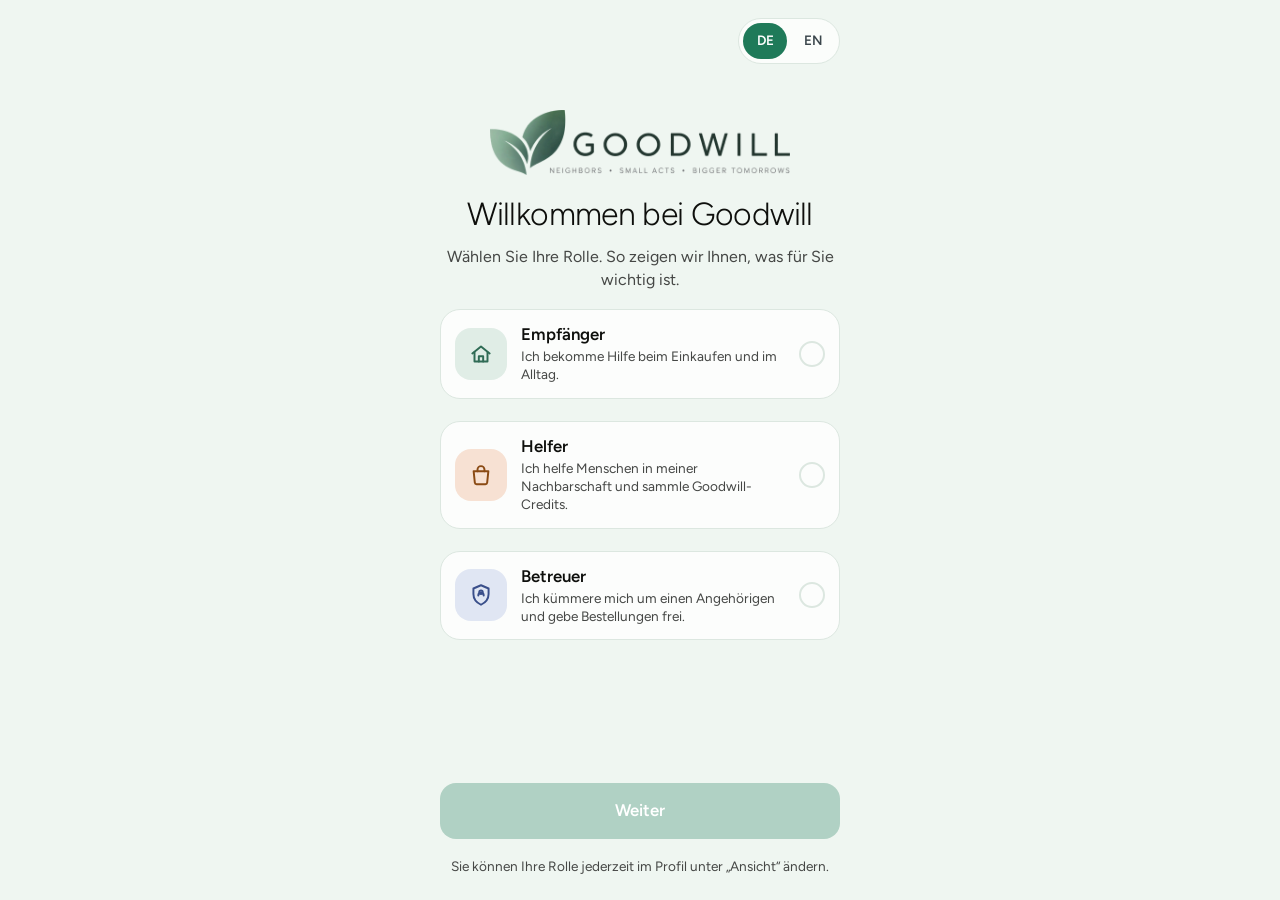
